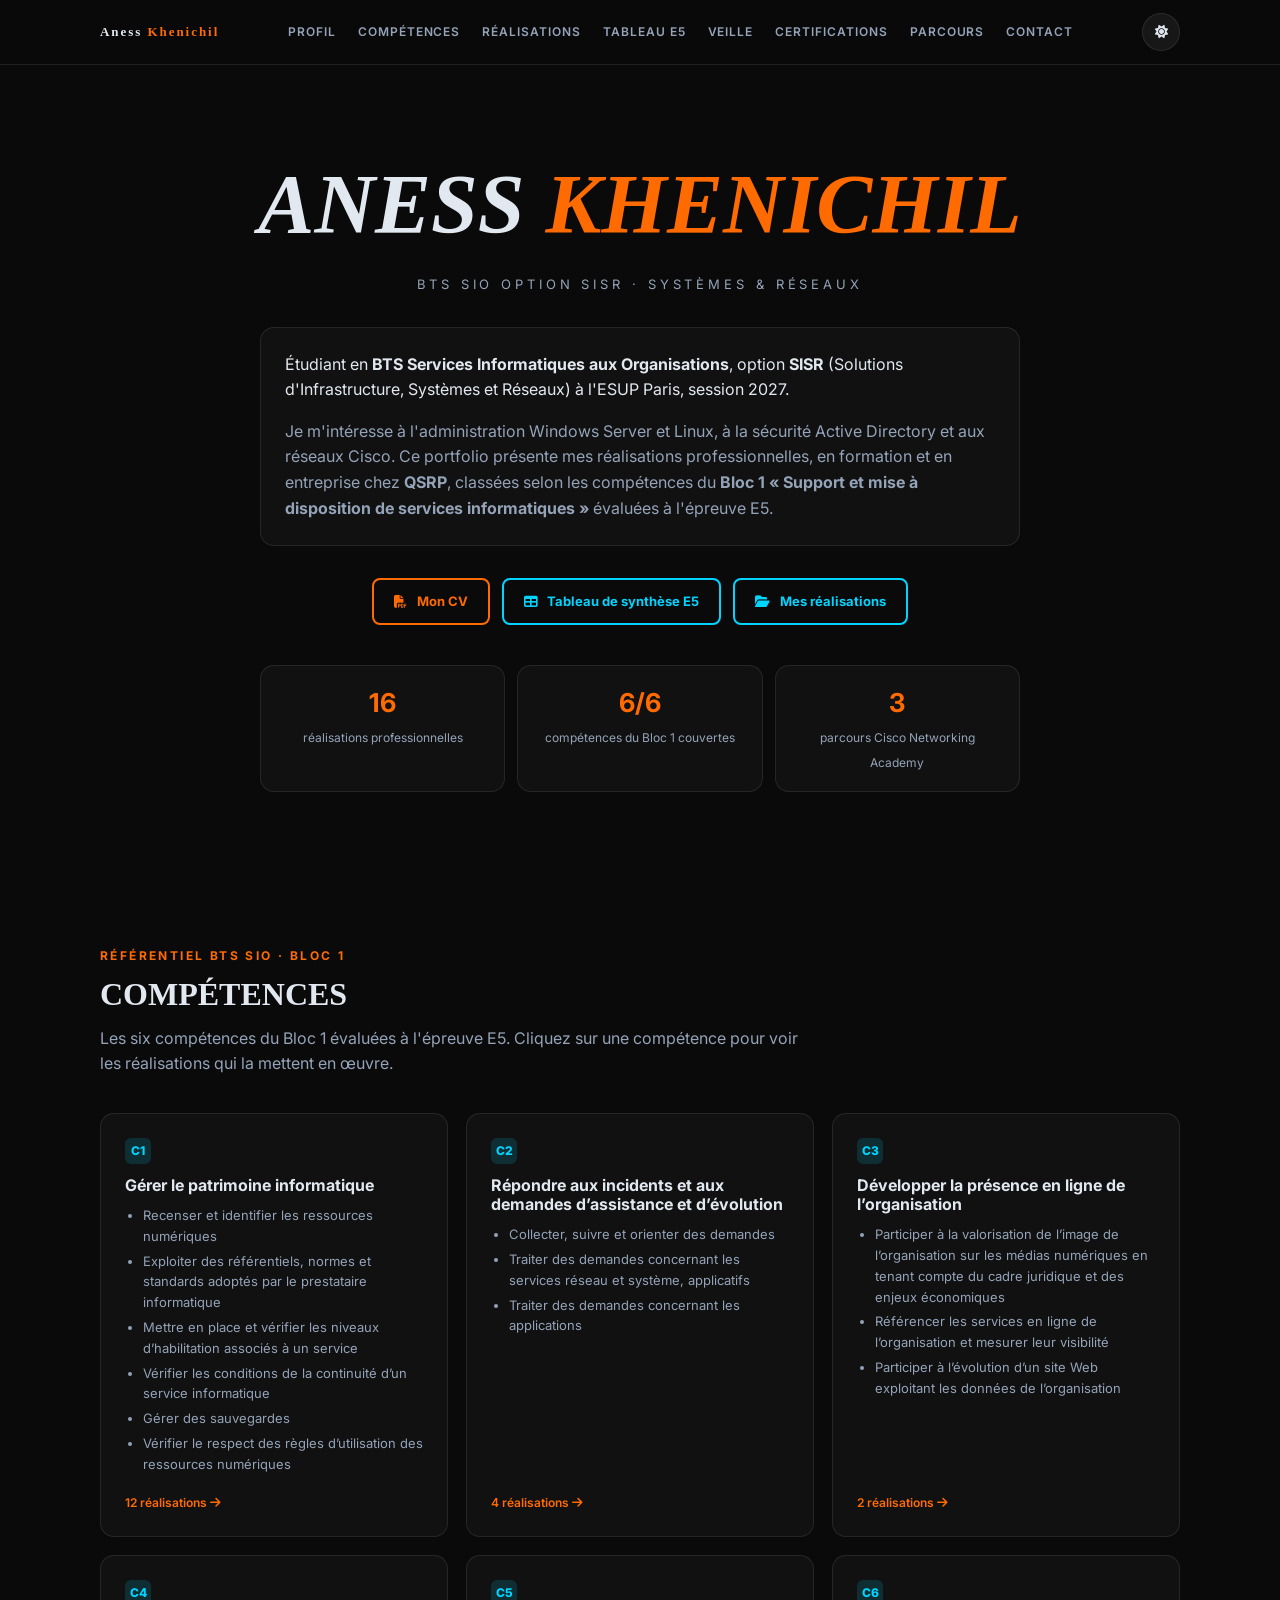
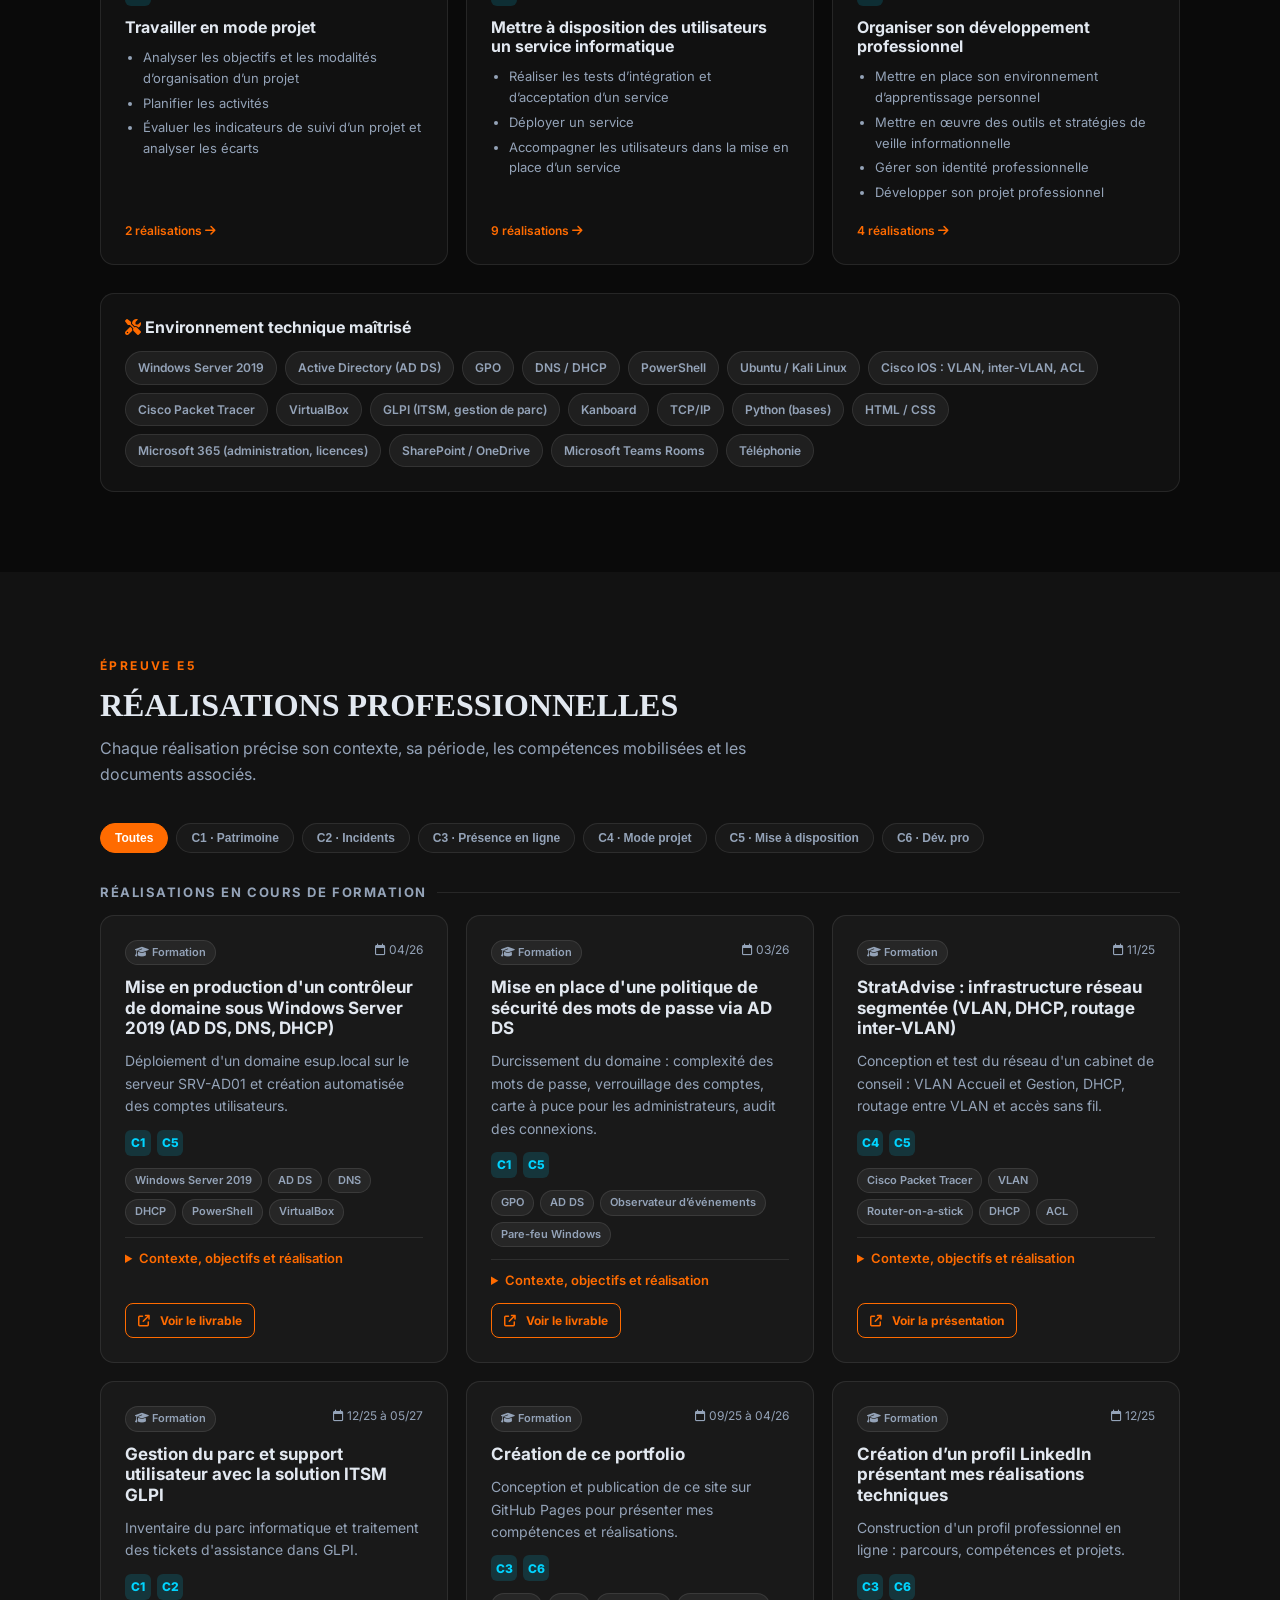
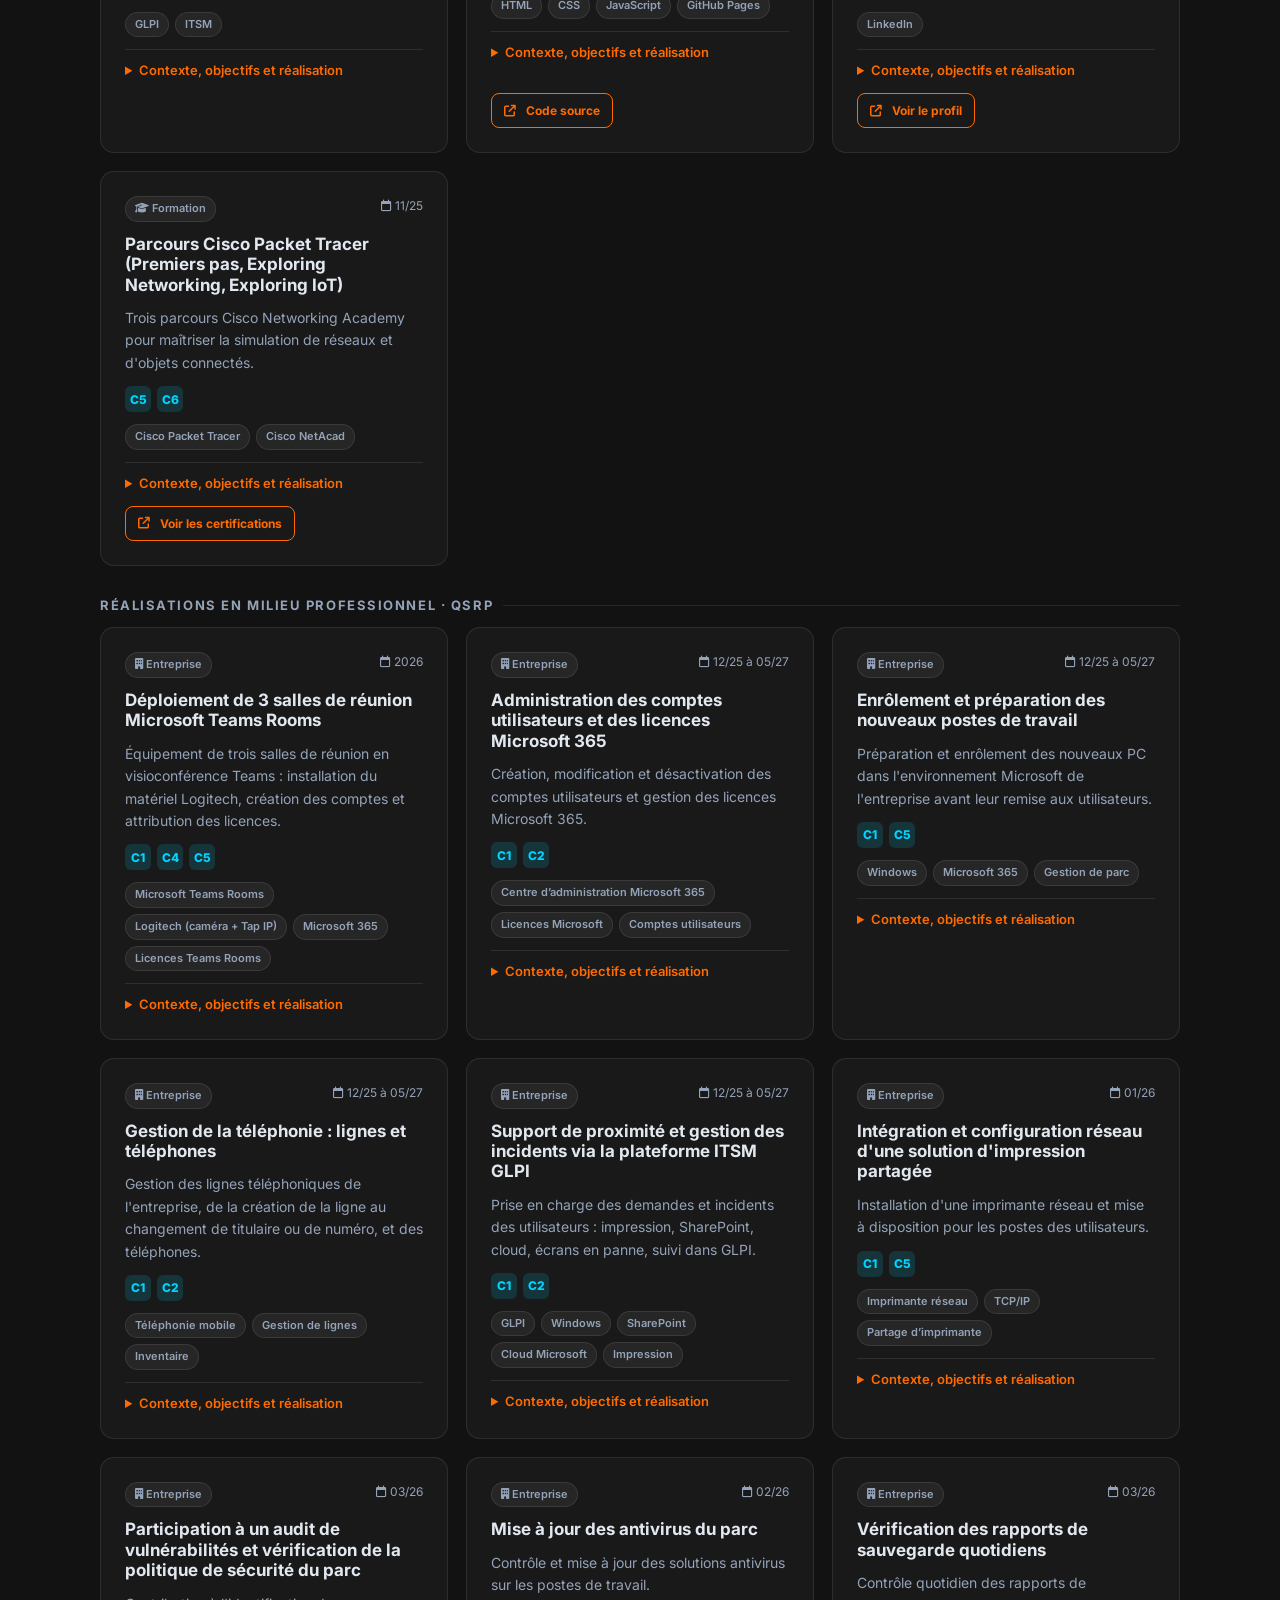
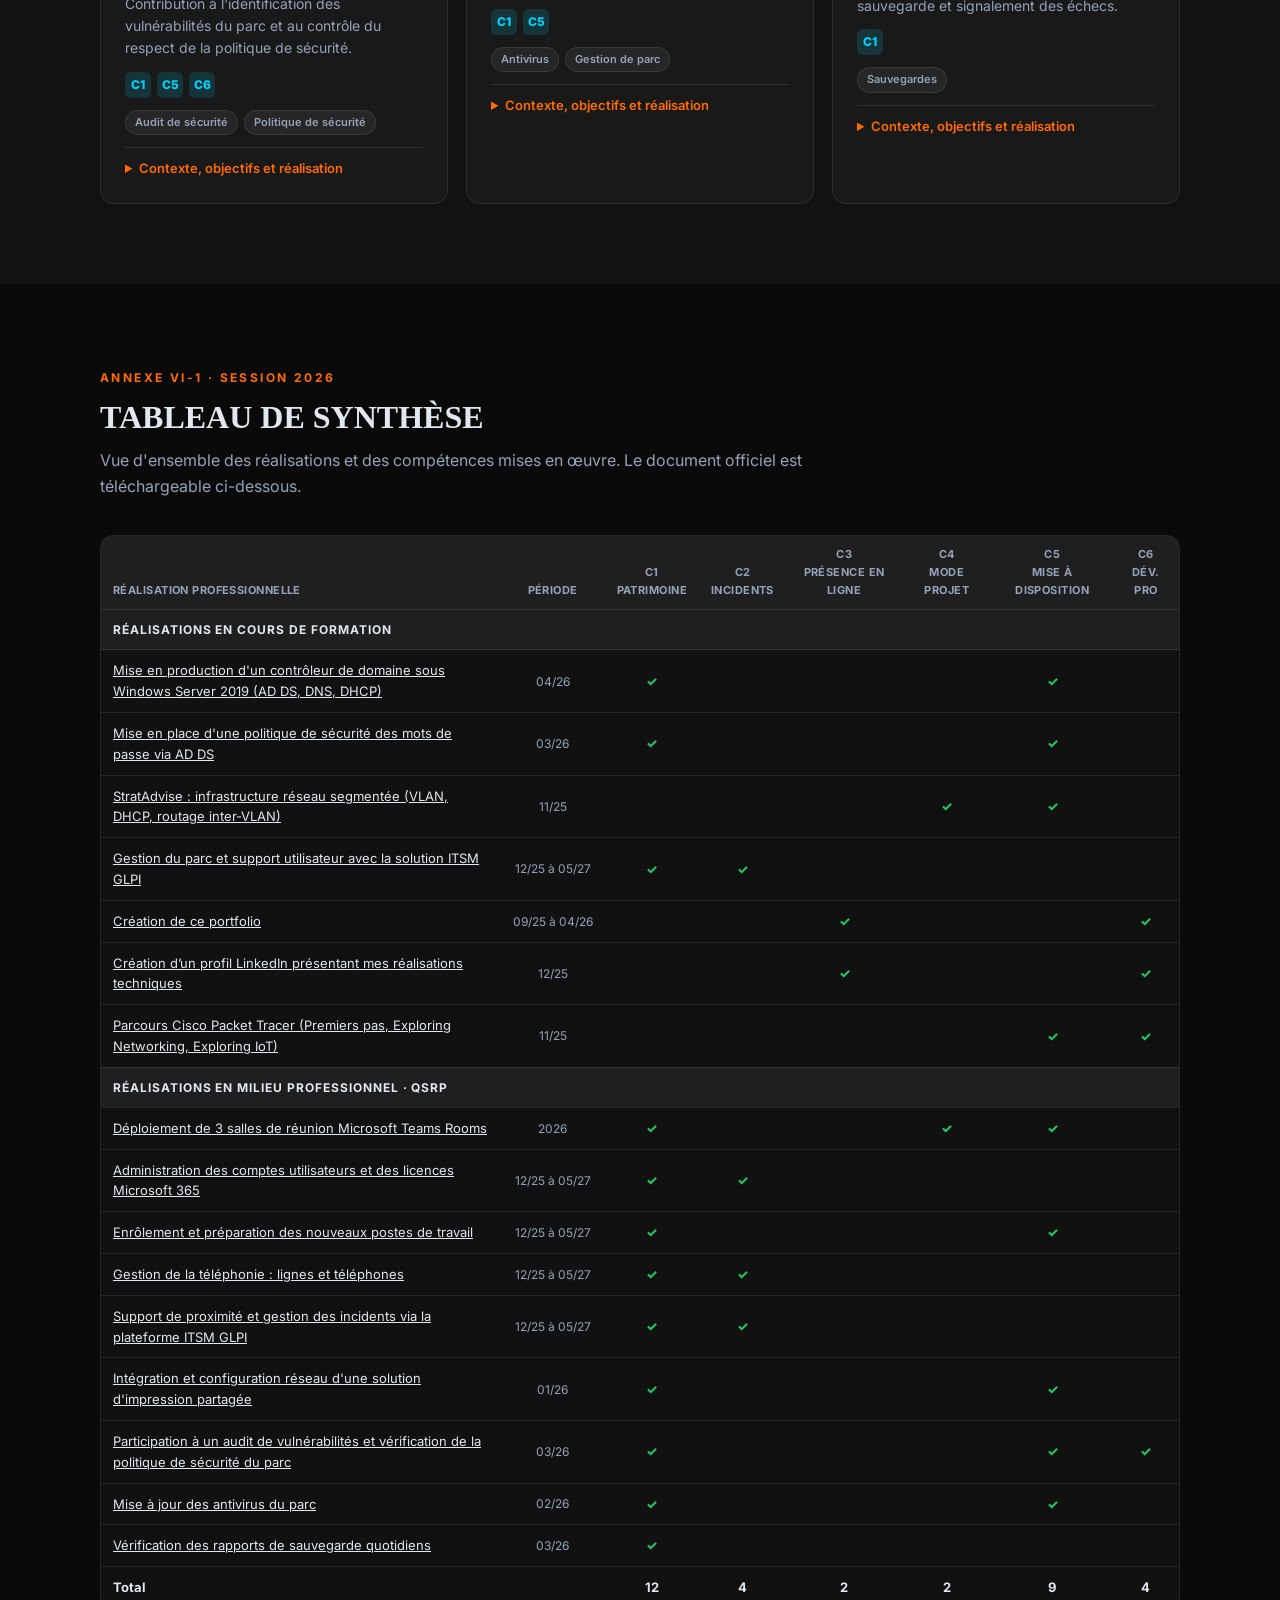
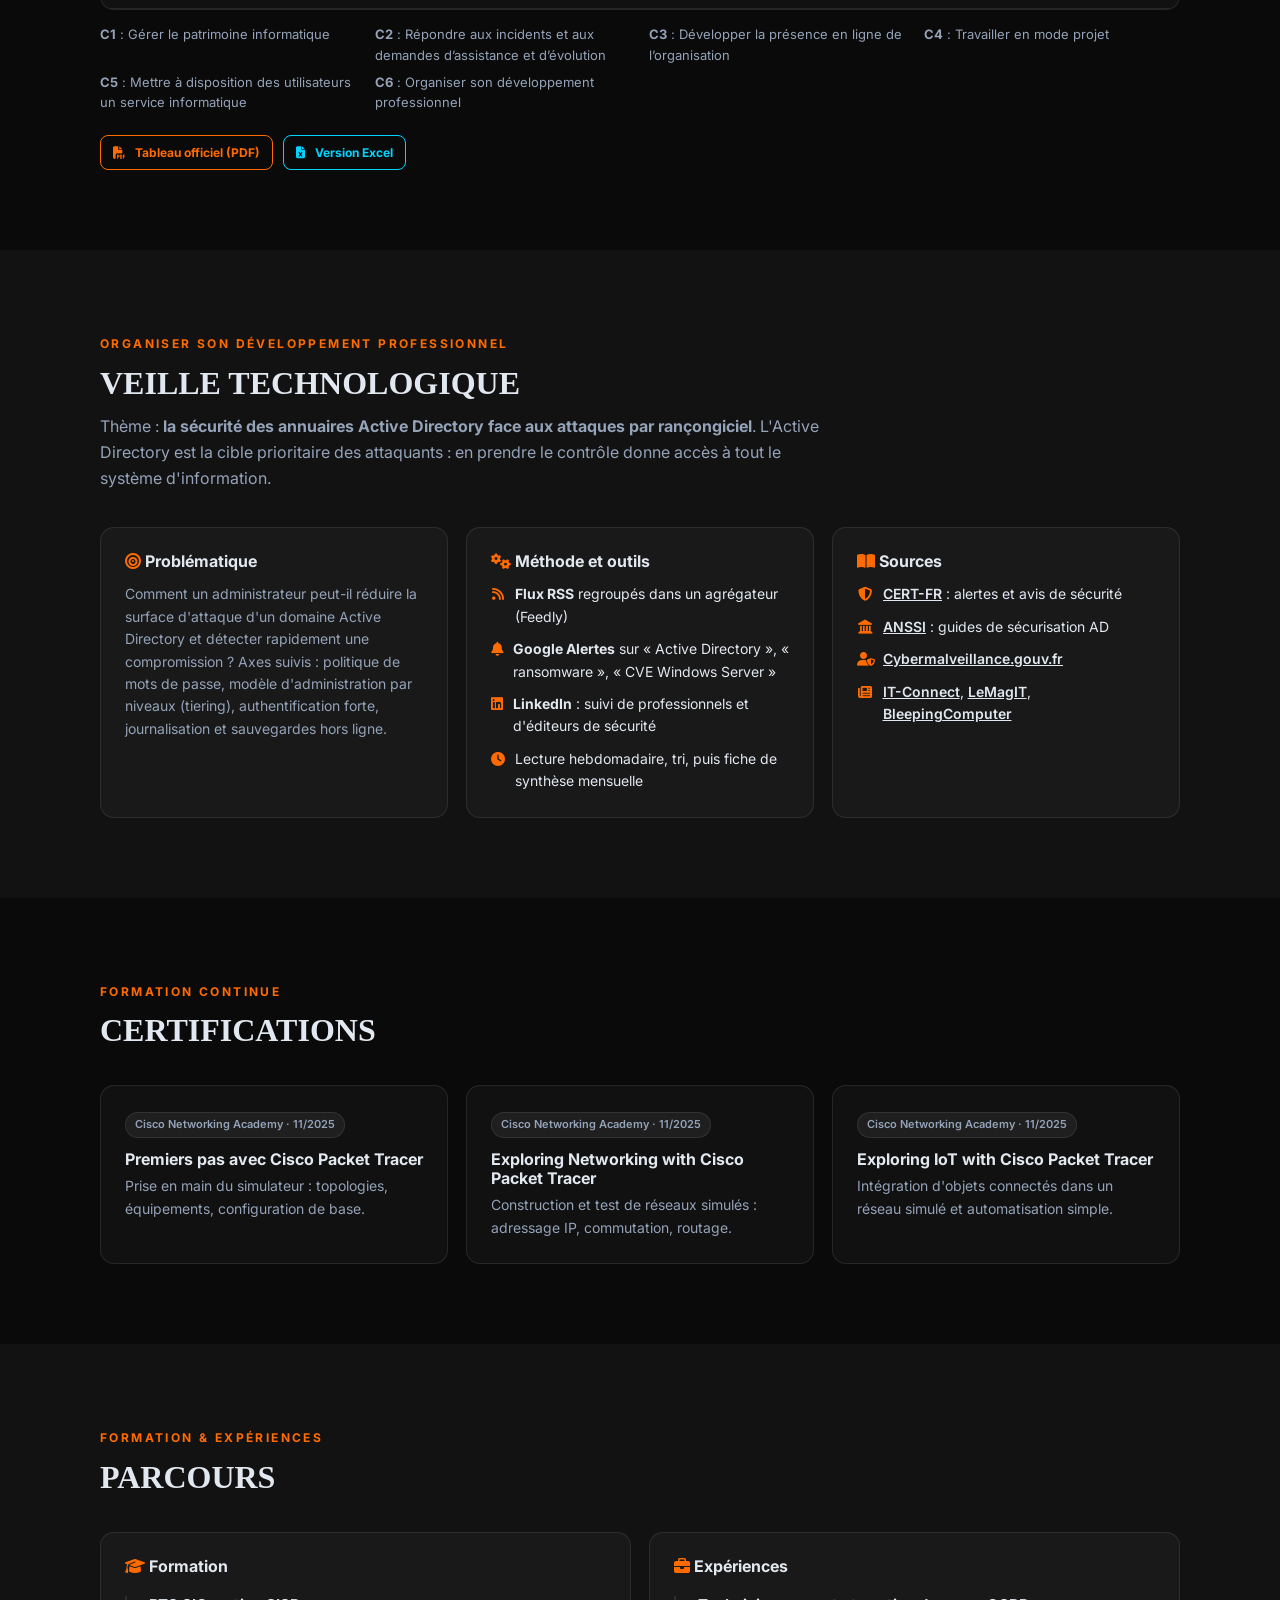
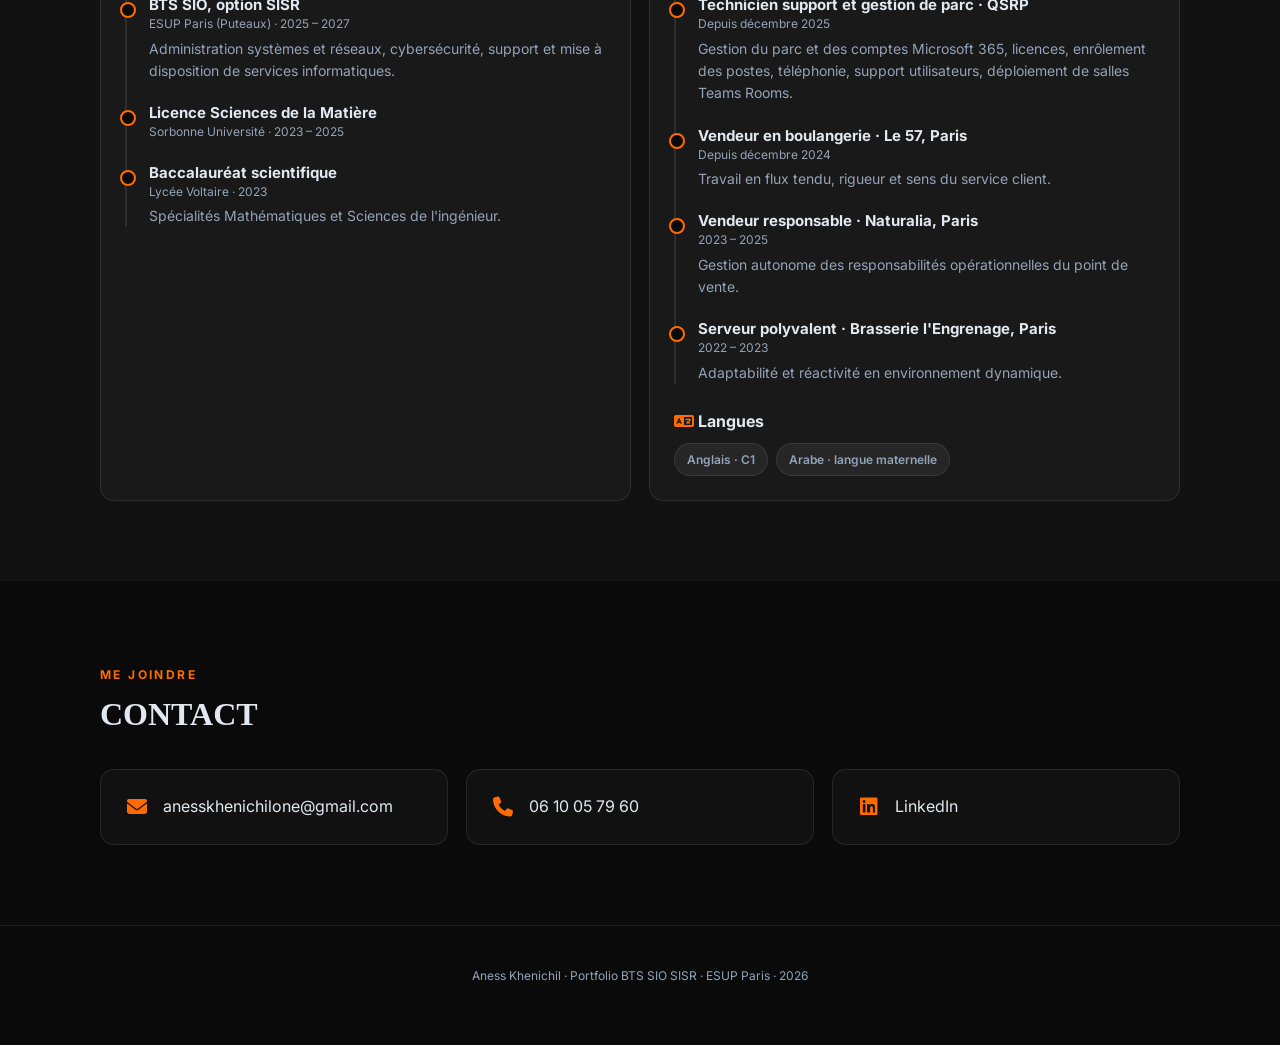
==== index.html @ 61203737 "Ajout des missions en entreprise chez QSRP - Déploiement de 3 salles Microsoft Teams Rooms (Logitech" ====
<!DOCTYPE html>
<html lang="fr" data-theme="dark">
<head>
    <meta charset="UTF-8">
    <meta name="viewport" content="width=device-width, initial-scale=1.0">
    <title>Portfolio BTS SIO SISR | Aness Khenichil</title>
    <meta name="description" content="Portfolio BTS SIO option SISR d'Aness Khenichil : compétences du Bloc 1, réalisations professionnelles, tableau de synthèse E5, veille technologique.">
    <link rel="preconnect" href="https://fonts.googleapis.com">
    <link rel="preconnect" href="https://fonts.gstatic.com" crossorigin>
    <link href="https://fonts.googleapis.com/css2?family=Syncopate:wght@400;700&family=Inter:wght@300;400;500;600;700&display=swap" rel="stylesheet">
    <link rel="stylesheet" href="https://cdnjs.cloudflare.com/ajax/libs/font-awesome/6.4.0/css/all.min.css">
    <style>
        :root {
            --accent: #ff6b00;
            --accent-2: #00d4ff;
            --bg: #0a0a0a;
            --surface: rgba(255, 255, 255, 0.03);
            --surface-2: rgba(255, 255, 255, 0.06);
            --border: rgba(255, 255, 255, 0.09);
            --text: #e2e8f0;
            --muted: #94a3b8;
            --nav-bg: rgba(10, 10, 10, 0.88);
            --ok: #22c55e;
        }
        [data-theme="light"] {
            --accent: #d9480f;
            --accent-2: #0369a1;
            --bg: #f8fafc;
            --surface: #ffffff;
            --surface-2: #f1f5f9;
            --border: rgba(15, 23, 42, 0.12);
            --text: #0f172a;
            --muted: #475569;
            --nav-bg: rgba(248, 250, 252, 0.92);
            --ok: #15803d;
        }

        * { box-sizing: border-box; }
        html { scroll-behavior: smooth; scroll-padding-top: 80px; }
        body {
            margin: 0;
            font-family: 'Inter', system-ui, sans-serif;
            background: var(--bg);
            color: var(--text);
            line-height: 1.6;
            transition: background .3s, color .3s;
        }
        a { color: inherit; }
        h1, h2, h3, h4 { margin: 0; line-height: 1.2; }
        .display { font-family: 'Syncopate', sans-serif; text-transform: uppercase; }
        .wrap { max-width: 1120px; margin: 0 auto; padding: 0 20px; }
        .muted { color: var(--muted); }
        .accent { color: var(--accent); }

        /* Navigation */
        .nav {
            position: sticky; top: 0; z-index: 50;
            background: var(--nav-bg); backdrop-filter: blur(10px);
            border-bottom: 1px solid var(--border);
        }
        .nav .wrap { display: flex; align-items: center; justify-content: space-between; height: 64px; gap: 16px; }
        .brand { font-family: 'Syncopate'; font-weight: 700; font-size: 13px; letter-spacing: .15em; text-decoration: none; white-space: nowrap; }
        .nav-links { display: flex; gap: 22px; font-size: 12px; font-weight: 600; text-transform: uppercase; letter-spacing: .08em; }
        .nav-links a { text-decoration: none; color: var(--muted); transition: color .2s; }
        .nav-links a:hover { color: var(--accent); }
        .icon-btn {
            background: var(--surface-2); color: var(--text); border: 1px solid var(--border);
            width: 38px; height: 38px; border-radius: 50%; cursor: pointer;
            display: inline-flex; align-items: center; justify-content: center; flex-shrink: 0;
        }
        .icon-btn:hover { border-color: var(--accent); color: var(--accent); }
        .menu-btn { display: none; }
        @media (max-width: 900px) {
            .menu-btn { display: inline-flex; }
            .nav-links {
                display: none; position: absolute; top: 64px; left: 0; right: 0;
                flex-direction: column; gap: 0; background: var(--bg); border-bottom: 1px solid var(--border);
            }
            .nav-links.open { display: flex; }
            .nav-links a { padding: 14px 20px; border-top: 1px solid var(--border); }
        }

        /* Sections */
        section { padding: 80px 0; }
        .section-head { margin-bottom: 36px; }
        .kicker { font-size: 12px; font-weight: 700; letter-spacing: .2em; text-transform: uppercase; color: var(--accent); }
        .section-head h2 { font-family: 'Syncopate'; font-size: clamp(22px, 4vw, 32px); text-transform: uppercase; margin-top: 8px; }
        .section-head p { max-width: 720px; margin: 12px 0 0; color: var(--muted); }

        .card {
            background: var(--surface); border: 1px solid var(--border); border-radius: 14px;
            padding: 24px; transition: border-color .25s, transform .25s;
        }
        .card:hover { border-color: color-mix(in srgb, var(--accent) 60%, transparent); }
        .grid { display: grid; gap: 18px; }
        .g2 { grid-template-columns: repeat(auto-fit, minmax(300px, 1fr)); }
        .g3 { grid-template-columns: repeat(auto-fit, minmax(280px, 1fr)); }

        .btn {
            display: inline-flex; align-items: center; gap: 10px; text-decoration: none;
            border: 2px solid var(--accent); color: var(--accent); background: transparent;
            padding: 11px 20px; border-radius: 8px; font-size: 13px; font-weight: 700;
            cursor: pointer; transition: all .2s;
        }
        .btn:hover { background: var(--accent); color: #fff; }
        .btn.alt { border-color: var(--accent-2); color: var(--accent-2); }
        .btn.alt:hover { background: var(--accent-2); color: #000; }
        .btn.sm { padding: 7px 12px; font-size: 12px; border-width: 1px; }

        .tag {
            display: inline-block; font-size: 11px; font-weight: 600; padding: 3px 9px;
            border-radius: 999px; background: var(--surface-2); border: 1px solid var(--border); color: var(--muted);
        }
        .comp-badge {
            display: inline-flex; align-items: center; justify-content: center;
            width: 26px; height: 26px; border-radius: 6px; font-size: 12px; font-weight: 800;
            background: color-mix(in srgb, var(--accent-2) 15%, transparent); color: var(--accent-2);
        }

        /* Hero */
        .hero { padding: 90px 0 70px; text-align: center; }
        .hero h1 { font-family: 'Syncopate'; font-size: clamp(34px, 8vw, 84px); font-weight: 700; font-style: italic; text-transform: uppercase; }
        .hero .role { letter-spacing: .3em; text-transform: uppercase; font-size: 13px; color: var(--muted); margin: 18px 0 32px; }
        .hero .intro { max-width: 760px; margin: 0 auto 32px; text-align: left; }
        .hero .actions { display: flex; flex-wrap: wrap; justify-content: center; gap: 12px; }
        .facts { display: grid; grid-template-columns: repeat(auto-fit, minmax(160px, 1fr)); gap: 12px; max-width: 760px; margin: 40px auto 0; }
        .fact { padding: 16px; text-align: center; }
        .fact strong { display: block; font-size: 26px; color: var(--accent); }
        .fact span { font-size: 12px; color: var(--muted); }

        /* Compétences */
        .comp-card { cursor: pointer; text-align: left; font: inherit; color: inherit; width: 100%; display: flex; flex-direction: column; align-items: flex-start; }
        .comp-card .count { margin-top: auto !important; padding-top: 14px; }
        .comp-card h3 { font-size: 16px; margin: 12px 0 10px; }
        .comp-card ul { margin: 0; padding-left: 18px; font-size: 13px; color: var(--muted); }
        .comp-card li { margin-bottom: 4px; }
        .comp-card .count { margin-top: 14px; font-size: 12px; font-weight: 600; color: var(--accent); }
        .comp-card.active { border-color: var(--accent); box-shadow: 0 0 0 1px var(--accent); }

        .stack { display: flex; flex-wrap: wrap; gap: 8px; }
        .stack .tag { font-size: 12px; padding: 6px 12px; }

        /* Réalisations */
        .filters { display: flex; flex-wrap: wrap; gap: 8px; margin-bottom: 24px; }
        .chip {
            border: 1px solid var(--border); background: var(--surface); color: var(--muted);
            padding: 7px 14px; border-radius: 999px; font-size: 12px; font-weight: 600; cursor: pointer;
        }
        .chip.active { background: var(--accent); border-color: var(--accent); color: #fff; }
        .group-title { font-size: 13px; font-weight: 700; text-transform: uppercase; letter-spacing: .12em; color: var(--muted); margin: 32px 0 14px; display: flex; align-items: center; gap: 10px; }
        .group-title::after { content: ""; flex: 1; height: 1px; background: var(--border); }
        .real { display: flex; flex-direction: column; gap: 12px; }
        .real-top { display: flex; justify-content: space-between; gap: 10px; flex-wrap: wrap; font-size: 12px; }
        .real h3 { font-size: 17px; }
        .real p { margin: 0; font-size: 14px; color: var(--muted); }
        .real .comps { display: flex; gap: 6px; flex-wrap: wrap; }
        .real .techs { display: flex; gap: 6px; flex-wrap: wrap; }
        .real details { font-size: 14px; border-top: 1px solid var(--border); padding-top: 10px; }
        .real summary { cursor: pointer; font-weight: 600; font-size: 13px; color: var(--accent); }
        .real details dl { margin: 10px 0 0; }
        .real details dt { font-weight: 700; font-size: 12px; text-transform: uppercase; letter-spacing: .06em; margin-top: 10px; }
        .real details dd { margin: 2px 0 0; color: var(--muted); }
        .real .links { display: flex; gap: 8px; flex-wrap: wrap; margin-top: auto; }
        .hidden { display: none !important; }

        /* Tableau de synthèse */
        .table-wrap { overflow-x: auto; border: 1px solid var(--border); border-radius: 14px; background: var(--surface); }
        table { width: 100%; border-collapse: collapse; font-size: 13px; min-width: 760px; }
        th, td { padding: 10px 12px; border-bottom: 1px solid var(--border); text-align: center; }
        th:first-child, td:first-child { text-align: left; }
        thead th { font-size: 11px; text-transform: uppercase; letter-spacing: .04em; color: var(--muted); vertical-align: bottom; background: var(--surface-2); }
        tbody tr:hover { background: var(--surface-2); }
        td.period { white-space: nowrap; color: var(--muted); font-size: 12px; }
        .check { color: var(--ok); font-weight: 800; }
        tr.group-row td { background: var(--surface-2); font-weight: 700; font-size: 12px; text-transform: uppercase; letter-spacing: .08em; text-align: left; }
        tfoot td { font-weight: 700; }
        .legend { display: grid; grid-template-columns: repeat(auto-fit, minmax(240px, 1fr)); gap: 6px 18px; margin-top: 14px; font-size: 13px; color: var(--muted); }

        /* Veille */
        .source-list { list-style: none; padding: 0; margin: 0; display: grid; gap: 10px; }
        .source-list li { display: flex; gap: 10px; align-items: flex-start; font-size: 14px; }
        .source-list i { color: var(--accent); margin-top: 4px; width: 16px; text-align: center; }
        .source-list a { font-weight: 600; }

        /* Timeline */
        .timeline { border-left: 2px solid var(--border); padding-left: 22px; display: grid; gap: 22px; }
        .timeline .item { position: relative; }
        .timeline .item::before {
            content: ""; position: absolute; left: -29px; top: 6px; width: 12px; height: 12px;
            border-radius: 50%; background: var(--bg); border: 2px solid var(--accent);
        }
        .timeline h4 { font-size: 15px; }
        .timeline .date { font-size: 12px; color: var(--muted); }
        .timeline p { margin: 4px 0 0; font-size: 14px; color: var(--muted); }

        .contact-grid a { text-decoration: none; display: flex; align-items: center; gap: 14px; }
        .contact-grid i { font-size: 20px; color: var(--accent); width: 24px; text-align: center; }

        footer { text-align: center; padding: 40px 0 60px; font-size: 12px; color: var(--muted); border-top: 1px solid var(--border); }

        @media print {
            .nav, .filters, .icon-btn, .hero .actions { display: none !important; }
            body { background: #fff; color: #000; }
            section { padding: 24px 0; }
            .real details { display: block; }
        }
    </style>
</head>
<body>

<nav class="nav" aria-label="Navigation principale">
    <div class="wrap">
        <a href="#accueil" class="brand">Aness <span class="accent">Khenichil</span></a>
        <div class="nav-links" id="nav-links">
            <a href="#profil">Profil</a>
            <a href="#competences">Compétences</a>
            <a href="#realisations">Réalisations</a>
            <a href="#synthese">Tableau E5</a>
            <a href="#veille">Veille</a>
            <a href="#certifications">Certifications</a>
            <a href="#parcours">Parcours</a>
            <a href="#contact">Contact</a>
        </div>
        <div style="display:flex; gap:8px;">
            <button class="icon-btn" id="theme-btn" aria-label="Changer de thème"><i class="fas fa-sun"></i></button>
            <button class="icon-btn menu-btn" id="menu-btn" aria-label="Ouvrir le menu"><i class="fas fa-bars"></i></button>
        </div>
    </div>
</nav>

<main>
    <!-- ACCUEIL -->
    <header class="hero wrap" id="accueil">
        <h1>Aness <span class="accent">Khenichil</span></h1>
        <p class="role">BTS SIO option SISR · Systèmes & Réseaux</p>
        <div class="card intro" id="profil">
            <p style="margin-top:0">
                Étudiant en <strong>BTS Services Informatiques aux Organisations</strong>, option
                <strong>SISR</strong> (Solutions d'Infrastructure, Systèmes et Réseaux) à l'ESUP Paris, session 2027.
            </p>
            <p style="margin-bottom:0" class="muted">
                Je m'intéresse à l'administration Windows Server et Linux, à la sécurité Active Directory et aux réseaux Cisco.
                Ce portfolio présente mes réalisations professionnelles, en formation et en entreprise chez <strong>QSRP</strong>, classées selon
                les compétences du <strong>Bloc 1 « Support et mise à disposition de services informatiques »</strong>
                évaluées à l'épreuve E5.
            </p>
        </div>
        <div class="actions">
            <a href="CV%20ANESS%20KHENICHIL%20-%20SISR.pdf" target="_blank" rel="noopener" class="btn"><i class="fas fa-file-pdf"></i> Mon CV</a>
            <a href="#synthese" class="btn alt"><i class="fas fa-table"></i> Tableau de synthèse E5</a>
            <a href="#realisations" class="btn alt"><i class="fas fa-folder-open"></i> Mes réalisations</a>
        </div>
        <div class="facts">
            <div class="card fact"><strong id="fact-real">–</strong><span>réalisations professionnelles</span></div>
            <div class="card fact"><strong id="fact-comp">–</strong><span>compétences du Bloc 1 couvertes</span></div>
            <div class="card fact"><strong>3</strong><span>parcours Cisco Networking Academy</span></div>
        </div>
    </header>

    <!-- COMPETENCES -->
    <section id="competences">
        <div class="wrap">
            <div class="section-head">
                <span class="kicker">Référentiel BTS SIO · Bloc 1</span>
                <h2>Compétences</h2>
                <p>Les six compétences du Bloc 1 évaluées à l'épreuve E5. Cliquez sur une compétence pour voir les réalisations qui la mettent en œuvre.</p>
            </div>
            <div class="grid g3" id="comp-grid"></div>

            <div class="card" style="margin-top:28px">
                <h3 style="font-size:16px; margin-bottom:14px"><i class="fas fa-screwdriver-wrench accent"></i> Environnement technique maîtrisé</h3>
                <div class="stack">
                    <span class="tag">Windows Server 2019</span>
                    <span class="tag">Active Directory (AD DS)</span>
                    <span class="tag">GPO</span>
                    <span class="tag">DNS / DHCP</span>
                    <span class="tag">PowerShell</span>
                    <span class="tag">Ubuntu / Kali Linux</span>
                    <span class="tag">Cisco IOS : VLAN, inter-VLAN, ACL</span>
                    <span class="tag">Cisco Packet Tracer</span>
                    <span class="tag">VirtualBox</span>
                    <span class="tag">GLPI (ITSM, gestion de parc)</span>
                    <span class="tag">Kanboard</span>
                    <span class="tag">TCP/IP</span>
                    <span class="tag">Python (bases)</span>
                    <span class="tag">HTML / CSS</span>
                    <span class="tag">Microsoft 365 (administration, licences)</span>
                    <span class="tag">SharePoint / OneDrive</span>
                    <span class="tag">Microsoft Teams Rooms</span>
                    <span class="tag">Téléphonie</span>
                </div>
            </div>
        </div>
    </section>

    <!-- REALISATIONS -->
    <section id="realisations" style="background: var(--surface);">
        <div class="wrap">
            <div class="section-head">
                <span class="kicker">Épreuve E5</span>
                <h2>Réalisations professionnelles</h2>
                <p>Chaque réalisation précise son contexte, sa période, les compétences mobilisées et les documents associés.</p>
            </div>
            <div class="filters" id="filters"></div>
            <div id="real-list"></div>
        </div>
    </section>

    <!-- TABLEAU DE SYNTHESE -->
    <section id="synthese">
        <div class="wrap">
            <div class="section-head">
                <span class="kicker">Annexe VI-1 · Session 2026</span>
                <h2>Tableau de synthèse</h2>
                <p>Vue d'ensemble des réalisations et des compétences mises en œuvre. Le document officiel est téléchargeable ci-dessous.</p>
            </div>
            <div class="table-wrap">
                <table id="synth-table" aria-label="Tableau de synthèse des réalisations professionnelles"></table>
            </div>
            <div class="legend" id="legend"></div>
            <div style="display:flex; flex-wrap:wrap; gap:10px; margin-top:22px">
                <a class="btn sm" target="_blank" rel="noopener" href="8%20-%20EPREUVE%20ORALE%20E5%20-%20MODELE%20DE%20TABLEAU%20DE%20SYNTHESE%20ANNEXE%20VI-1%20-%20BTS%20SIO%202026%20-%20Tableau%20de%20synth%C3%A8se%20%C3%89preuve%20E5.pdf"><i class="fas fa-file-pdf"></i> Tableau officiel (PDF)</a>
                <a class="btn sm alt" href="8%20-%20EPREUVE%20ORALE%20E5%20-%20MODELE%20DE%20TABLEAU%20DE%20SYNTHESE%20ANNEXE%20VI-1%20-%20BTS%20SIO%202026%20(2).xlsx"><i class="fas fa-file-excel"></i> Version Excel</a>
            </div>
        </div>
    </section>

    <!-- VEILLE -->
    <section id="veille" style="background: var(--surface);">
        <div class="wrap">
            <div class="section-head">
                <span class="kicker">Organiser son développement professionnel</span>
                <h2>Veille technologique</h2>
                <p>Thème : <strong>la sécurité des annuaires Active Directory face aux attaques par rançongiciel</strong>.
                   L'Active Directory est la cible prioritaire des attaquants : en prendre le contrôle donne accès à tout le système d'information.</p>
            </div>
            <div class="grid g3">
                <div class="card">
                    <h3 style="font-size:16px; margin-bottom:12px"><i class="fas fa-bullseye accent"></i> Problématique</h3>
                    <p class="muted" style="margin:0; font-size:14px">
                        Comment un administrateur peut-il réduire la surface d'attaque d'un domaine Active Directory
                        et détecter rapidement une compromission ? Axes suivis : politique de mots de passe,
                        modèle d'administration par niveaux (tiering), authentification forte, journalisation et
                        sauvegardes hors ligne.
                    </p>
                </div>
                <div class="card">
                    <h3 style="font-size:16px; margin-bottom:12px"><i class="fas fa-gears accent"></i> Méthode et outils</h3>
                    <ul class="source-list">
                        <li><i class="fas fa-rss"></i><span><strong>Flux RSS</strong> regroupés dans un agrégateur (Feedly)</span></li>
                        <li><i class="fas fa-bell"></i><span><strong>Google Alertes</strong> sur « Active Directory », « ransomware », « CVE Windows Server »</span></li>
                        <li><i class="fab fa-linkedin"></i><span><strong>LinkedIn</strong> : suivi de professionnels et d'éditeurs de sécurité</span></li>
                        <li><i class="fas fa-clock"></i><span>Lecture hebdomadaire, tri, puis fiche de synthèse mensuelle</span></li>
                    </ul>
                </div>
                <div class="card">
                    <h3 style="font-size:16px; margin-bottom:12px"><i class="fas fa-book-open accent"></i> Sources</h3>
                    <ul class="source-list">
                        <li><i class="fas fa-shield-halved"></i><span><a href="https://www.cert.ssi.gouv.fr/" target="_blank" rel="noopener">CERT-FR</a> : alertes et avis de sécurité</span></li>
                        <li><i class="fas fa-landmark"></i><span><a href="https://cyber.gouv.fr/" target="_blank" rel="noopener">ANSSI</a> : guides de sécurisation AD</span></li>
                        <li><i class="fas fa-user-shield"></i><span><a href="https://www.cybermalveillance.gouv.fr/" target="_blank" rel="noopener">Cybermalveillance.gouv.fr</a></span></li>
                        <li><i class="fas fa-newspaper"></i><span><a href="https://www.it-connect.fr/" target="_blank" rel="noopener">IT-Connect</a>, <a href="https://www.lemagit.fr/" target="_blank" rel="noopener">LeMagIT</a>, <a href="https://www.bleepingcomputer.com/" target="_blank" rel="noopener">BleepingComputer</a></span></li>
                    </ul>
                </div>
            </div>
            <!--
                Ajouter ici les fiches de veille (3 à 5 minimum), sur ce modèle :
                <div class="card">
                    <span class="tag">MM/AAAA · Source</span>
                    <h3>Titre de l'article</h3>
                    <p>Résumé en 3 lignes + ce que j'en retiens pour mon métier.</p>
                    <a href="URL" target="_blank">Lire l'article</a>
                </div>
            -->
        </div>
    </section>

    <!-- CERTIFICATIONS -->
    <section id="certifications">
        <div class="wrap">
            <div class="section-head">
                <span class="kicker">Formation continue</span>
                <h2>Certifications</h2>
            </div>
            <div class="grid g3">
                <div class="card">
                    <span class="tag">Cisco Networking Academy · 11/2025</span>
                    <h3 style="font-size:16px; margin:12px 0 6px">Premiers pas avec Cisco Packet Tracer</h3>
                    <p class="muted" style="margin:0; font-size:14px">Prise en main du simulateur : topologies, équipements, configuration de base.</p>
                </div>
                <div class="card">
                    <span class="tag">Cisco Networking Academy · 11/2025</span>
                    <h3 style="font-size:16px; margin:12px 0 6px">Exploring Networking with Cisco Packet Tracer</h3>
                    <p class="muted" style="margin:0; font-size:14px">Construction et test de réseaux simulés : adressage IP, commutation, routage.</p>
                </div>
                <div class="card">
                    <span class="tag">Cisco Networking Academy · 11/2025</span>
                    <h3 style="font-size:16px; margin:12px 0 6px">Exploring IoT with Cisco Packet Tracer</h3>
                    <p class="muted" style="margin:0; font-size:14px">Intégration d'objets connectés dans un réseau simulé et automatisation simple.</p>
                </div>
            </div>
        </div>
    </section>

    <!-- PARCOURS -->
    <section id="parcours" style="background: var(--surface);">
        <div class="wrap">
            <div class="section-head">
                <span class="kicker">Formation & expériences</span>
                <h2>Parcours</h2>
            </div>
            <div class="grid g2">
                <div class="card">
                    <h3 style="font-size:16px; margin-bottom:20px"><i class="fas fa-graduation-cap accent"></i> Formation</h3>
                    <div class="timeline">
                        <div class="item">
                            <h4>BTS SIO, option SISR</h4>
                            <div class="date">ESUP Paris (Puteaux) · 2025 – 2027</div>
                            <p>Administration systèmes et réseaux, cybersécurité, support et mise à disposition de services informatiques.</p>
                        </div>
                        <div class="item">
                            <h4>Licence Sciences de la Matière</h4>
                            <div class="date">Sorbonne Université · 2023 – 2025</div>
                        </div>
                        <div class="item">
                            <h4>Baccalauréat scientifique</h4>
                            <div class="date">Lycée Voltaire · 2023</div>
                            <p>Spécialités Mathématiques et Sciences de l'ingénieur.</p>
                        </div>
                    </div>
                </div>
                <div class="card">
                    <h3 style="font-size:16px; margin-bottom:20px"><i class="fas fa-briefcase accent"></i> Expériences</h3>
                    <div class="timeline">
                        <div class="item">
                            <h4>Technicien support et gestion de parc · QSRP</h4>
                            <div class="date">Depuis décembre 2025</div>
                            <p>Gestion du parc et des comptes Microsoft 365, licences, enrôlement des postes, téléphonie, support utilisateurs, déploiement de salles Teams Rooms.</p>
                        </div>
                        <div class="item">
                            <h4>Vendeur en boulangerie · Le 57, Paris</h4>
                            <div class="date">Depuis décembre 2024</div>
                            <p>Travail en flux tendu, rigueur et sens du service client.</p>
                        </div>
                        <div class="item">
                            <h4>Vendeur responsable · Naturalia, Paris</h4>
                            <div class="date">2023 – 2025</div>
                            <p>Gestion autonome des responsabilités opérationnelles du point de vente.</p>
                        </div>
                        <div class="item">
                            <h4>Serveur polyvalent · Brasserie l'Engrenage, Paris</h4>
                            <div class="date">2022 – 2023</div>
                            <p>Adaptabilité et réactivité en environnement dynamique.</p>
                        </div>
                    </div>
                    <h3 style="font-size:16px; margin:28px 0 12px"><i class="fas fa-language accent"></i> Langues</h3>
                    <div class="stack">
                        <span class="tag">Anglais · C1</span>
                        <span class="tag">Arabe · langue maternelle</span>
                    </div>
                </div>
            </div>
        </div>
    </section>

    <!-- CONTACT -->
    <section id="contact">
        <div class="wrap">
            <div class="section-head">
                <span class="kicker">Me joindre</span>
                <h2>Contact</h2>
            </div>
            <div class="grid g3 contact-grid">
                <a class="card" href="mailto:anesskhenichilone@gmail.com"><i class="fas fa-envelope"></i><span>anesskhenichilone@gmail.com</span></a>
                <a class="card" href="tel:+33610057960"><i class="fas fa-phone"></i><span>06 10 05 79 60</span></a>
                <a class="card" href="https://www.linkedin.com/in/aness-khenichil-630a10224" target="_blank" rel="noopener"><i class="fab fa-linkedin"></i><span>LinkedIn</span></a>
            </div>
        </div>
    </section>
</main>

<footer>
    Aness Khenichil · Portfolio BTS SIO SISR · ESUP Paris · 2026
</footer>

<script>
    // Les 6 compétences du Bloc 1 (référentiel BTS SIO)
    const COMPETENCES = [
        { id: 'C1', short: 'Patrimoine', title: 'Gérer le patrimoine informatique', items: [
            'Recenser et identifier les ressources numériques',
            'Exploiter des référentiels, normes et standards adoptés par le prestataire informatique',
            'Mettre en place et vérifier les niveaux d’habilitation associés à un service',
            'Vérifier les conditions de la continuité d’un service informatique',
            'Gérer des sauvegardes',
            'Vérifier le respect des règles d’utilisation des ressources numériques'
        ]},
        { id: 'C2', short: 'Incidents', title: 'Répondre aux incidents et aux demandes d’assistance et d’évolution', items: [
            'Collecter, suivre et orienter des demandes',
            'Traiter des demandes concernant les services réseau et système, applicatifs',
            'Traiter des demandes concernant les applications'
        ]},
        { id: 'C3', short: 'Présence en ligne', title: 'Développer la présence en ligne de l’organisation', items: [
            'Participer à la valorisation de l’image de l’organisation sur les médias numériques en tenant compte du cadre juridique et des enjeux économiques',
            'Référencer les services en ligne de l’organisation et mesurer leur visibilité',
            'Participer à l’évolution d’un site Web exploitant les données de l’organisation'
        ]},
        { id: 'C4', short: 'Mode projet', title: 'Travailler en mode projet', items: [
            'Analyser les objectifs et les modalités d’organisation d’un projet',
            'Planifier les activités',
            'Évaluer les indicateurs de suivi d’un projet et analyser les écarts'
        ]},
        { id: 'C5', short: 'Mise à disposition', title: 'Mettre à disposition des utilisateurs un service informatique', items: [
            'Réaliser les tests d’intégration et d’acceptation d’un service',
            'Déployer un service',
            'Accompagner les utilisateurs dans la mise en place d’un service'
        ]},
        { id: 'C6', short: 'Dév. pro', title: 'Organiser son développement professionnel', items: [
            'Mettre en place son environnement d’apprentissage personnel',
            'Mettre en œuvre des outils et stratégies de veille informationnelle',
            'Gérer son identité professionnelle',
            'Développer son projet professionnel'
        ]}
    ];

    // Réalisations professionnelles (reprises du tableau de synthèse)
    const REALISATIONS = [
        // ---- En formation ----
        {
            group: 'formation', title: "Mise en production d'un contrôleur de domaine sous Windows Server 2019 (AD DS, DNS, DHCP)",
            period: '04/26', comps: ['C1', 'C5'],
            techs: ['Windows Server 2019', 'AD DS', 'DNS', 'DHCP', 'PowerShell', 'VirtualBox'],
            summary: "Déploiement d'un domaine esup.local sur le serveur SRV-AD01 et création automatisée des comptes utilisateurs.",
            context: "Projet du Bloc 1 en formation : mettre en place l'annuaire centralisé d'une ESN fictive.",
            goals: "Installer et configurer les rôles AD DS, DNS et DHCP ; structurer l'annuaire en unités d'organisation ; provisionner les comptes.",
            done: "Adressage IP statique (192.168.1.10), promotion du contrôleur de domaine esup.local, création de l'OU ESUP_Entreprise et import des utilisateurs depuis un fichier CSV avec PowerShell, création des groupes de sécurité.",
            links: [{ label: 'Voir le livrable', href: 'adlivrable.html' }]
        },
        {
            group: 'formation', title: "Mise en place d'une politique de sécurité des mots de passe via AD DS",
            period: '03/26', comps: ['C1', 'C5'],
            techs: ['GPO', 'AD DS', 'Observateur d’événements', 'Pare-feu Windows'],
            summary: "Durcissement du domaine : complexité des mots de passe, verrouillage des comptes, carte à puce pour les administrateurs, audit des connexions.",
            context: "Suite du projet Active Directory : sécuriser les comptes du domaine esup.local.",
            goals: "Protéger les comptes contre les attaques par force brute et tracer les tentatives de connexion.",
            done: "Stratégie de mot de passe complexe par GPO, verrouillage après 3 échecs, exigence de carte à puce pour les sessions administrateur, audit des succès et échecs de connexion, filtrage des flux par le pare-feu avancé.",
            links: [{ label: 'Voir le livrable', href: 'adlivrable.html#/3' }]
        },
        {
            group: 'formation', title: 'StratAdvise : infrastructure réseau segmentée (VLAN, DHCP, routage inter-VLAN)',
            period: '11/25', comps: ['C4', 'C5'],
            techs: ['Cisco Packet Tracer', 'VLAN', 'Router-on-a-stick', 'DHCP', 'ACL'],
            summary: "Conception et test du réseau d'un cabinet de conseil : VLAN Accueil et Gestion, DHCP, routage entre VLAN et accès sans fil.",
            context: "Projet de formation pour le cabinet fictif StratAdvise : séparer les flux des visiteurs et du personnel.",
            goals: "Segmenter le réseau, distribuer les adresses automatiquement et valider la communication entre les VLAN.",
            done: "Création des VLAN 10 (Accueil) et 20 (Gestion) sur le commutateur, pool DHCP pour le VLAN 10, sous-interfaces sur le routeur pour le routage inter-VLAN, tests de connectivité (ping intra et inter-VLAN) sur chaque poste.",
            links: [{ label: 'Voir la présentation', href: 'StratAdvise%20Infrastructure.html' }]
        },
        {
            group: 'formation', title: 'Gestion du parc et support utilisateur avec la solution ITSM GLPI',
            period: '12/25 à 05/27', comps: ['C1', 'C2'],
            techs: ['GLPI', 'ITSM'],
            summary: "Inventaire du parc informatique et traitement des tickets d'assistance dans GLPI.",
            context: "Mise en œuvre de GLPI en formation pour gérer le parc et les demandes des utilisateurs.",
            goals: "Recenser les ressources matérielles et logicielles, suivre les demandes de leur création à leur clôture.",
            done: "Inventaire des postes, création et suivi de tickets (incidents et demandes), catégorisation et priorisation.",
            links: []
        },
        {
            group: 'formation', title: 'Création de ce portfolio',
            period: '09/25 à 04/26', comps: ['C3', 'C6'],
            techs: ['HTML', 'CSS', 'JavaScript', 'GitHub Pages'],
            summary: "Conception et publication de ce site sur GitHub Pages pour présenter mes compétences et réalisations.",
            context: "Portfolio exigé pour l'épreuve E5 du BTS SIO.",
            goals: "Valoriser mon identité professionnelle en ligne et rendre mes réalisations accessibles au jury et aux recruteurs.",
            done: "Développement du site, hébergement sur GitHub Pages, gestion des versions avec Git, mise à jour régulière.",
            links: [{ label: 'Code source', href: 'https://github.com/mewx2head/mewx2head.github.io' }]
        },
        {
            group: 'formation', title: 'Création d’un profil LinkedIn présentant mes réalisations techniques',
            period: '12/25', comps: ['C3', 'C6'],
            techs: ['LinkedIn'],
            summary: "Construction d'un profil professionnel en ligne : parcours, compétences et projets.",
            context: "Travail sur l'identité professionnelle numérique en formation.",
            goals: "Être visible des recruteurs et suivre l'actualité du secteur.",
            done: "Rédaction du profil, mise en avant des projets, constitution d'un réseau et abonnement à des comptes de veille.",
            links: [{ label: 'Voir le profil', href: 'https://www.linkedin.com/in/aness-khenichil-630a10224' }]
        },
        {
            group: 'formation', title: 'Parcours Cisco Packet Tracer (Premiers pas, Exploring Networking, Exploring IoT)',
            period: '11/25', comps: ['C5', 'C6'],
            techs: ['Cisco Packet Tracer', 'Cisco NetAcad'],
            summary: "Trois parcours Cisco Networking Academy pour maîtriser la simulation de réseaux et d'objets connectés.",
            context: "Autoformation sur la plateforme Cisco Networking Academy.",
            goals: "Savoir construire, configurer et tester un réseau simulé.",
            done: "Réalisation des activités pratiques des trois parcours et obtention des attestations.",
            links: [{ label: 'Voir les certifications', href: '#certifications', internal: true }]
        },
        // ---- En milieu professionnel (QSRP) ----
        {
            group: 'entreprise', title: 'Déploiement de 3 salles de réunion Microsoft Teams Rooms',
            period: '2026', comps: ['C1', 'C4', 'C5'],
            techs: ['Microsoft Teams Rooms', 'Logitech (caméra + Tap IP)', 'Microsoft 365', 'Licences Teams Rooms'],
            summary: "Équipement de trois salles de réunion en visioconférence Teams : installation du matériel Logitech, création des comptes et attribution des licences.",
            context: "Chez QSRP : les salles de réunion devaient permettre de lancer une réunion Teams directement depuis la salle, sans ordinateur portable.",
            goals: "Rendre les 3 salles opérationnelles pour la visioconférence et simples à utiliser pour les collaborateurs.",
            done: "Installation et raccordement de la caméra Logitech et de l'écran tactile Logitech Tap IP dans chaque salle, création d'un compte de ressource Microsoft 365 par salle, attribution de la licence Microsoft Teams Rooms, tests d'appel et de partage d'écran avant mise en service.",
            links: []
        },
        {
            group: 'entreprise', title: 'Administration des comptes utilisateurs et des licences Microsoft 365',
            period: '12/25 à 05/27', comps: ['C1', 'C2'],
            techs: ['Centre d’administration Microsoft 365', 'Licences Microsoft', 'Comptes utilisateurs'],
            summary: "Création, modification et désactivation des comptes utilisateurs et gestion des licences Microsoft 365.",
            context: "Chez QSRP : gestion du cycle de vie des comptes (arrivées, départs, changements de poste).",
            goals: "Donner à chaque utilisateur les bons accès et les bonnes licences, sans licence inutilisée.",
            done: "Création des comptes pour les nouveaux arrivants, attribution et retrait des licences, gestion des droits, désactivation des comptes au départ des collaborateurs.",
            links: []
        },
        {
            group: 'entreprise', title: 'Enrôlement et préparation des nouveaux postes de travail',
            period: '12/25 à 05/27', comps: ['C1', 'C5'],
            techs: ['Windows', 'Microsoft 365', 'Gestion de parc'],
            summary: "Préparation et enrôlement des nouveaux PC dans l'environnement Microsoft de l'entreprise avant leur remise aux utilisateurs.",
            context: "Chez QSRP : arrivée de nouveaux collaborateurs et renouvellement du matériel.",
            goals: "Livrer des postes prêts à l'emploi, conformes et inventoriés.",
            done: "Enrôlement des postes, installation des applications, connexion du compte de l'utilisateur, vérification du bon fonctionnement, mise à jour de l'inventaire du parc.",
            links: []
        },
        {
            group: 'entreprise', title: 'Gestion de la téléphonie : lignes et téléphones',
            period: '12/25 à 05/27', comps: ['C1', 'C2'],
            techs: ['Téléphonie mobile', 'Gestion de lignes', 'Inventaire'],
            summary: "Gestion des lignes téléphoniques de l'entreprise, de la création de la ligne au changement de titulaire ou de numéro, et des téléphones.",
            context: "Chez QSRP : demandes liées aux arrivées, départs et changements de poste des collaborateurs.",
            goals: "Fournir à chaque collaborateur une ligne et un téléphone fonctionnels et tenir à jour le suivi des lignes.",
            done: "Création de lignes, changement de titulaire, changement de numéro, préparation et remise des téléphones, résolution des problèmes sur les appareils.",
            links: []
        },
        {
            group: 'entreprise', title: 'Support de proximité et gestion des incidents via la plateforme ITSM GLPI',
            period: '12/25 à 05/27', comps: ['C1', 'C2'],
            techs: ['GLPI', 'Windows', 'SharePoint', 'Cloud Microsoft', 'Impression'],
            summary: "Prise en charge des demandes et incidents des utilisateurs : impression, SharePoint, cloud, écrans en panne, suivi dans GLPI.",
            context: "Chez QSRP : support informatique des collaborateurs au quotidien.",
            goals: "Rétablir rapidement le service pour l'utilisateur et garder une trace de chaque intervention.",
            done: "Traitement des problèmes d'impression, des accès et partages SharePoint, des problèmes de stockage cloud et des écrans défectueux (diagnostic, remplacement), suivi et clôture des tickets.",
            links: []
        },
        {
            group: 'entreprise', title: "Intégration et configuration réseau d'une solution d'impression partagée",
            period: '01/26', comps: ['C1', 'C5'],
            techs: ['Imprimante réseau', 'TCP/IP', 'Partage d’imprimante'],
            summary: "Installation d'une imprimante réseau et mise à disposition pour les postes des utilisateurs.",
            context: "Chez QSRP : ajout ou remplacement d'un équipement d'impression partagé.",
            goals: "Rendre l'imprimante accessible à tous les postes concernés.",
            done: "Attribution d'une adresse IP, déploiement sur les postes, tests d'impression avec les utilisateurs, mise à jour de l'inventaire.",
            links: []
        },
        {
            group: 'entreprise', title: 'Participation à un audit de vulnérabilités et vérification de la politique de sécurité du parc',
            period: '03/26', comps: ['C1', 'C5', 'C6'],
            techs: ['Audit de sécurité', 'Politique de sécurité'],
            summary: "Contribution à l'identification des vulnérabilités du parc et au contrôle du respect de la politique de sécurité.",
            context: "Chez QSRP : audit de sécurité du parc informatique.",
            goals: "Repérer les failles et les écarts à la politique de sécurité, proposer des corrections.",
            done: "Vérification des postes et des comptes, relevé des écarts, participation aux recommandations.",
            links: []
        },
        {
            group: 'entreprise', title: 'Mise à jour des antivirus du parc',
            period: '02/26', comps: ['C1', 'C5'],
            techs: ['Antivirus', 'Gestion de parc'],
            summary: "Contrôle et mise à jour des solutions antivirus sur les postes de travail.",
            context: "Chez QSRP : maintien en condition de sécurité du parc.",
            goals: "Garantir que tous les postes disposent d'une protection à jour.",
            done: "Vérification de l'état des antivirus, déploiement des mises à jour, contrôle de la conformité des postes.",
            links: []
        },
        {
            group: 'entreprise', title: 'Vérification des rapports de sauvegarde quotidiens',
            period: '03/26', comps: ['C1'],
            techs: ['Sauvegardes'],
            summary: "Contrôle quotidien des rapports de sauvegarde et signalement des échecs.",
            context: "Chez QSRP : continuité de service et protection des données.",
            goals: "S'assurer que les sauvegardes sont réalisées et exploitables.",
            done: "Lecture des rapports, identification des tâches en échec, remontée et suivi des anomalies.",
            links: []
        }
    ];

    const GROUPS = { formation: 'Réalisations en cours de formation', entreprise: 'Réalisations en milieu professionnel · QSRP' };
    const byId = Object.fromEntries(COMPETENCES.map(c => [c.id, c]));
    const esc = s => String(s).replace(/[&<>"']/g, ch => ({ '&': '&amp;', '<': '&lt;', '>': '&gt;', '"': '&quot;', "'": '&#39;' }[ch]));
    let activeFilter = 'all';

    // Chiffres clés
    document.getElementById('fact-real').textContent = REALISATIONS.length;
    document.getElementById('fact-comp').textContent =
        COMPETENCES.filter(c => REALISATIONS.some(r => r.comps.includes(c.id))).length + '/6';

    // Cartes compétences
    document.getElementById('comp-grid').innerHTML = COMPETENCES.map(c => {
        const n = REALISATIONS.filter(r => r.comps.includes(c.id)).length;
        return `<button class="card comp-card" data-comp="${c.id}">
            <span class="comp-badge">${c.id}</span>
            <h3>${esc(c.title)}</h3>
            <ul>${c.items.map(i => `<li>${esc(i)}</li>`).join('')}</ul>
            <div class="count">${n} réalisation${n > 1 ? 's' : ''} <i class="fas fa-arrow-right"></i></div>
        </button>`;
    }).join('');
    document.querySelectorAll('.comp-card').forEach(el => el.addEventListener('click', () => {
        setFilter(el.dataset.comp);
        document.getElementById('realisations').scrollIntoView();
    }));

    // Filtres
    document.getElementById('filters').innerHTML =
        `<button class="chip active" data-f="all">Toutes</button>` +
        COMPETENCES.map(c => `<button class="chip" data-f="${c.id}" title="${esc(c.title)}">${c.id} · ${esc(c.short)}</button>`).join('');
    document.querySelectorAll('.chip').forEach(el => el.addEventListener('click', () => setFilter(el.dataset.f)));

    // Cartes réalisations
    function renderReal(r, idx) {
        const links = r.links.map(l =>
            `<a class="btn sm" href="${l.href}" ${l.internal ? '' : 'target="_blank" rel="noopener"'}><i class="fas fa-arrow-up-right-from-square"></i> ${esc(l.label)}</a>`
        ).join('');
        return `<article class="card real" data-comps="${r.comps.join(' ')}" id="real-${idx}">
            <div class="real-top">
                <span class="tag"><i class="fas ${r.group === 'formation' ? 'fa-graduation-cap' : 'fa-building'}"></i> ${r.group === 'formation' ? 'Formation' : 'Entreprise'}</span>
                <span class="muted"><i class="far fa-calendar"></i> ${esc(r.period)}</span>
            </div>
            <h3>${esc(r.title)}</h3>
            <p>${esc(r.summary)}</p>
            <div class="comps">${r.comps.map(c => `<span class="comp-badge" title="${esc(byId[c].title)}">${c}</span>`).join('')}</div>
            <div class="techs">${r.techs.map(t => `<span class="tag">${esc(t)}</span>`).join('')}</div>
            <details>
                <summary>Contexte, objectifs et réalisation</summary>
                <dl>
                    <dt>Contexte</dt><dd>${esc(r.context)}</dd>
                    <dt>Objectifs</dt><dd>${esc(r.goals)}</dd>
                    <dt>Ce que j'ai réalisé</dt><dd>${esc(r.done)}</dd>
                    <dt>Compétences mobilisées</dt><dd>${r.comps.map(c => `${c} · ${esc(byId[c].title)}`).join('<br>')}</dd>
                </dl>
            </details>
            ${links ? `<div class="links">${links}</div>` : ''}
        </article>`;
    }
    document.getElementById('real-list').innerHTML = Object.entries(GROUPS).map(([g, label]) =>
        `<div class="real-group" data-group="${g}">
            <h3 class="group-title">${label}</h3>
            <div class="grid g2">${REALISATIONS.map((r, i) => r.group === g ? renderReal(r, i) : '').join('')}</div>
        </div>`
    ).join('');

    function setFilter(f) {
        activeFilter = f;
        document.querySelectorAll('.chip').forEach(c => c.classList.toggle('active', c.dataset.f === f));
        document.querySelectorAll('.comp-card').forEach(c => c.classList.toggle('active', c.dataset.comp === f));
        document.querySelectorAll('.real').forEach(el => {
            el.classList.toggle('hidden', f !== 'all' && !el.dataset.comps.split(' ').includes(f));
        });
        document.querySelectorAll('.real-group').forEach(g => {
            g.classList.toggle('hidden', !g.querySelector('.real:not(.hidden)'));
        });
    }

    // Tableau de synthèse
    (function buildTable() {
        let html = `<thead><tr><th>Réalisation professionnelle</th><th>Période</th>` +
            COMPETENCES.map(c => `<th title="${esc(c.title)}">${c.id}<br>${esc(c.short)}</th>`).join('') + `</tr></thead><tbody>`;
        Object.entries(GROUPS).forEach(([g, label]) => {
            html += `<tr class="group-row"><td colspan="${COMPETENCES.length + 2}">${label}</td></tr>`;
            REALISATIONS.forEach((r, i) => {
                if (r.group !== g) return;
                html += `<tr><td><a href="#real-${i}">${esc(r.title)}</a></td><td class="period">${esc(r.period)}</td>` +
                    COMPETENCES.map(c => `<td>${r.comps.includes(c.id) ? '<span class="check" aria-label="oui">✓</span>' : ''}</td>`).join('') + `</tr>`;
            });
        });
        html += `</tbody><tfoot><tr><td>Total</td><td></td>` +
            COMPETENCES.map(c => `<td>${REALISATIONS.filter(r => r.comps.includes(c.id)).length}</td>`).join('') + `</tr></tfoot>`;
        document.getElementById('synth-table').innerHTML = html;
        document.getElementById('legend').innerHTML = COMPETENCES.map(c => `<span><strong>${c.id}</strong> : ${esc(c.title)}</span>`).join('');
    })();

    // Lien "réalisation" depuis le tableau : on enlève le filtre et on ouvre le détail
    document.querySelectorAll('#synth-table a').forEach(a => a.addEventListener('click', () => {
        setFilter('all');
        const target = document.querySelector(a.getAttribute('href'));
        if (target) target.querySelector('details').open = true;
    }));

    // Thème clair / sombre (mémorisé si possible)
    const root = document.documentElement;
    const themeBtn = document.getElementById('theme-btn');
    function applyTheme(t) {
        root.dataset.theme = t;
        themeBtn.innerHTML = `<i class="fas ${t === 'dark' ? 'fa-sun' : 'fa-moon'}"></i>`;
    }
    try { applyTheme(localStorage.getItem('theme') || 'dark'); } catch (e) { applyTheme('dark'); }
    themeBtn.addEventListener('click', () => {
        const t = root.dataset.theme === 'dark' ? 'light' : 'dark';
        applyTheme(t);
        try { localStorage.setItem('theme', t); } catch (e) {}
    });

    // Menu mobile
    const navLinks = document.getElementById('nav-links');
    document.getElementById('menu-btn').addEventListener('click', () => navLinks.classList.toggle('open'));
    navLinks.querySelectorAll('a').forEach(a => a.addEventListener('click', () => navLinks.classList.remove('open')));
</script>
</body>
</html>
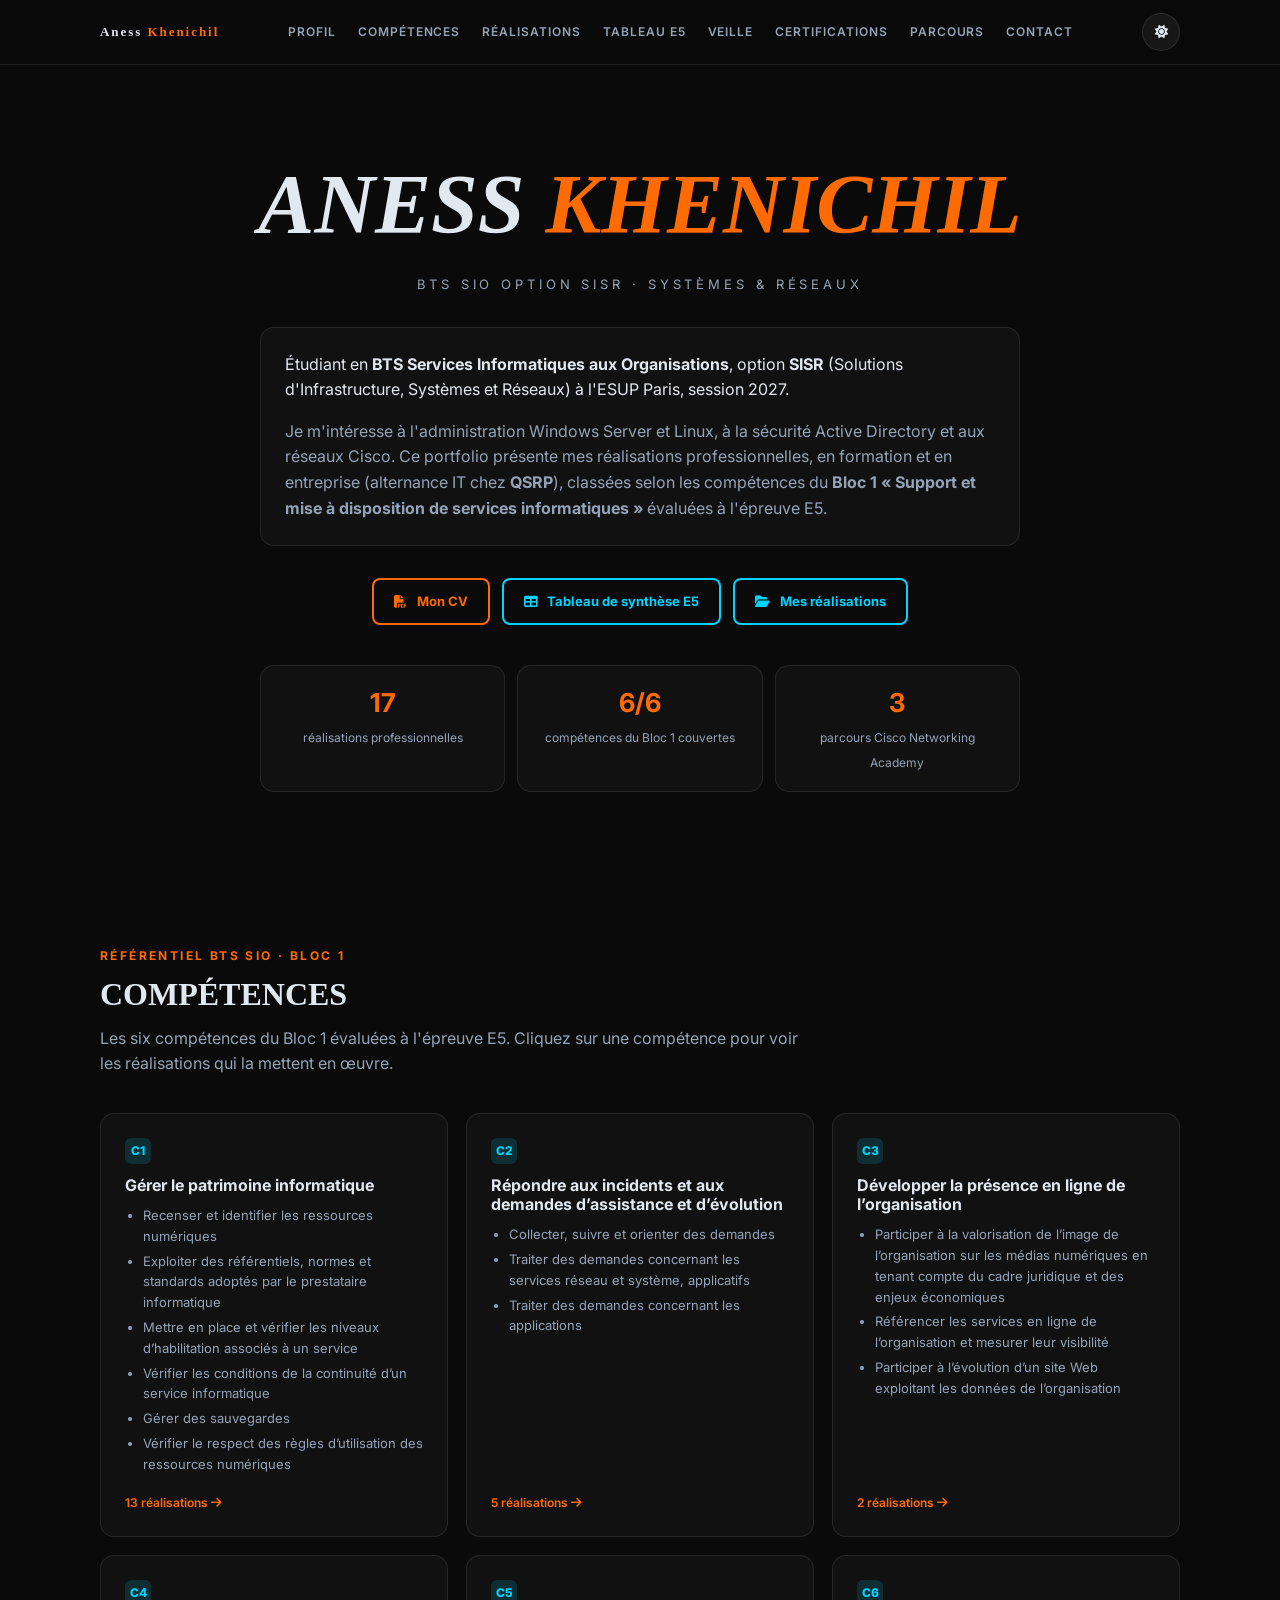
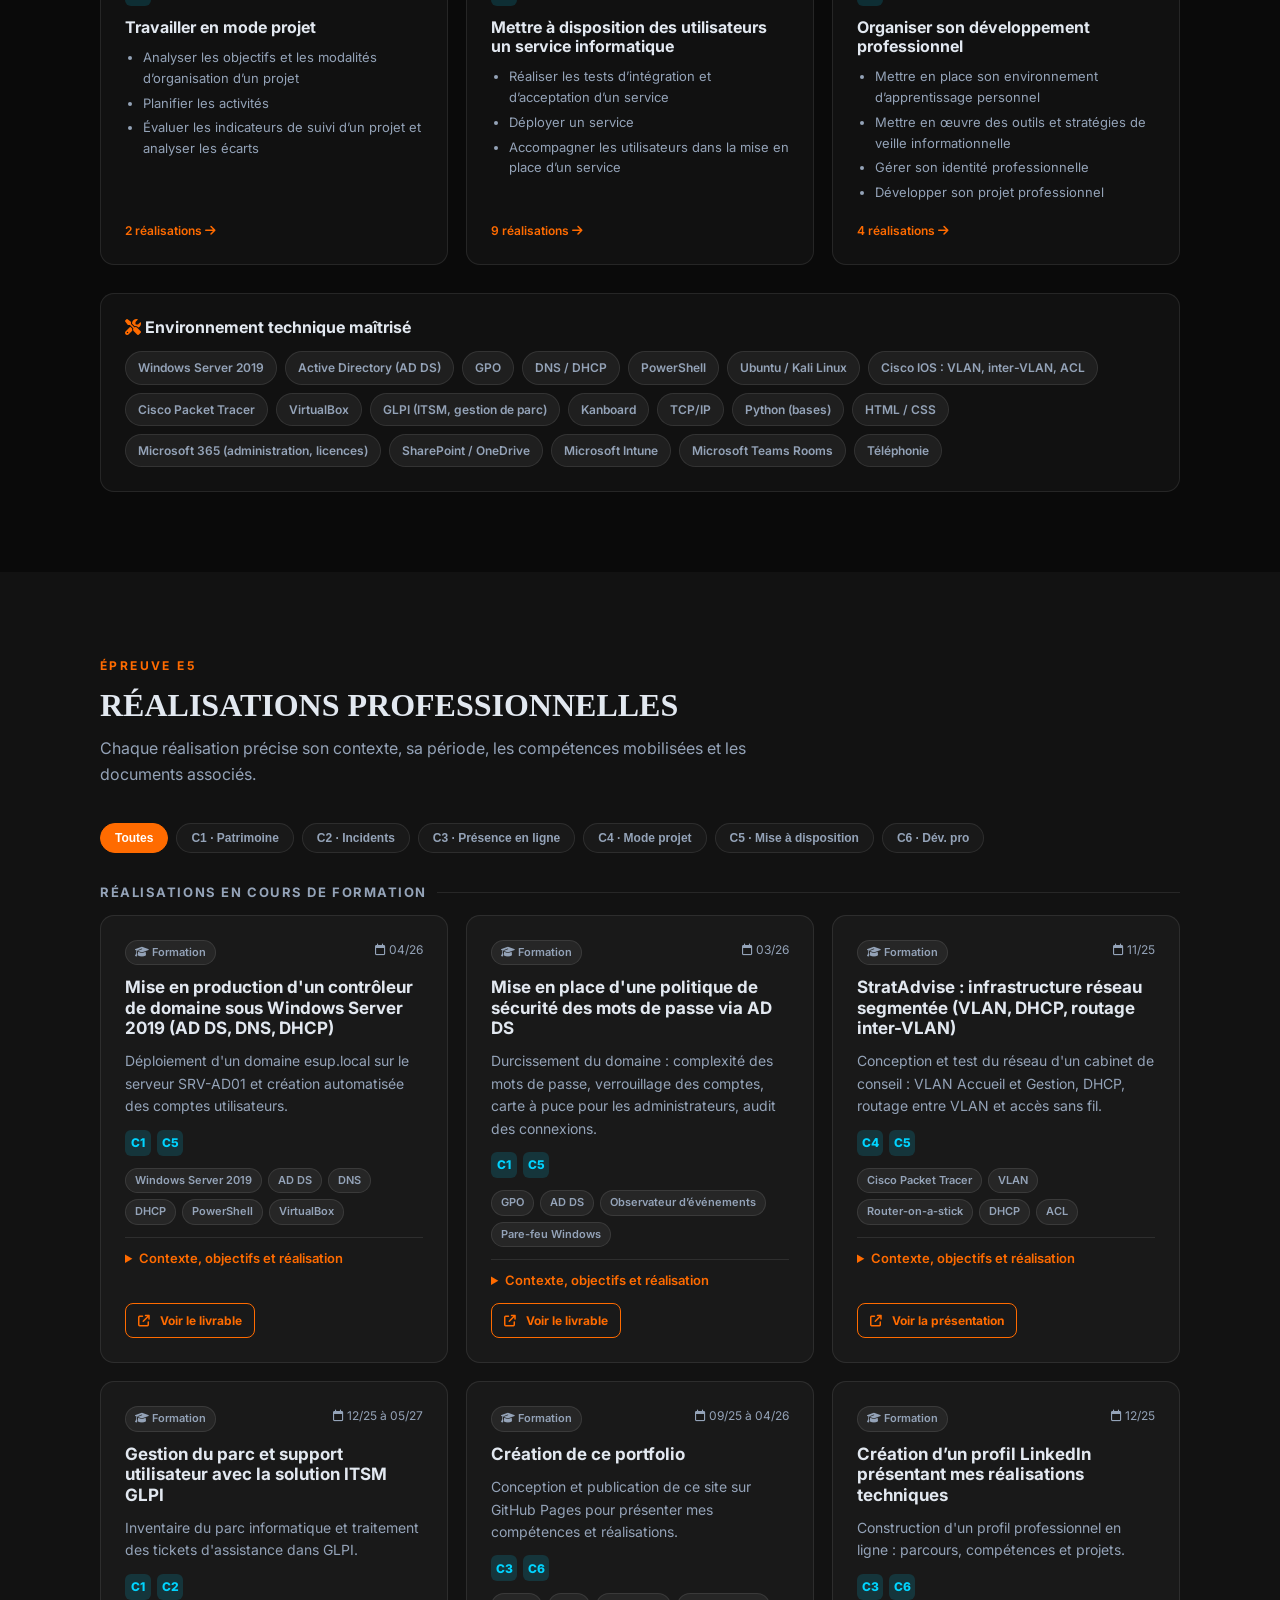
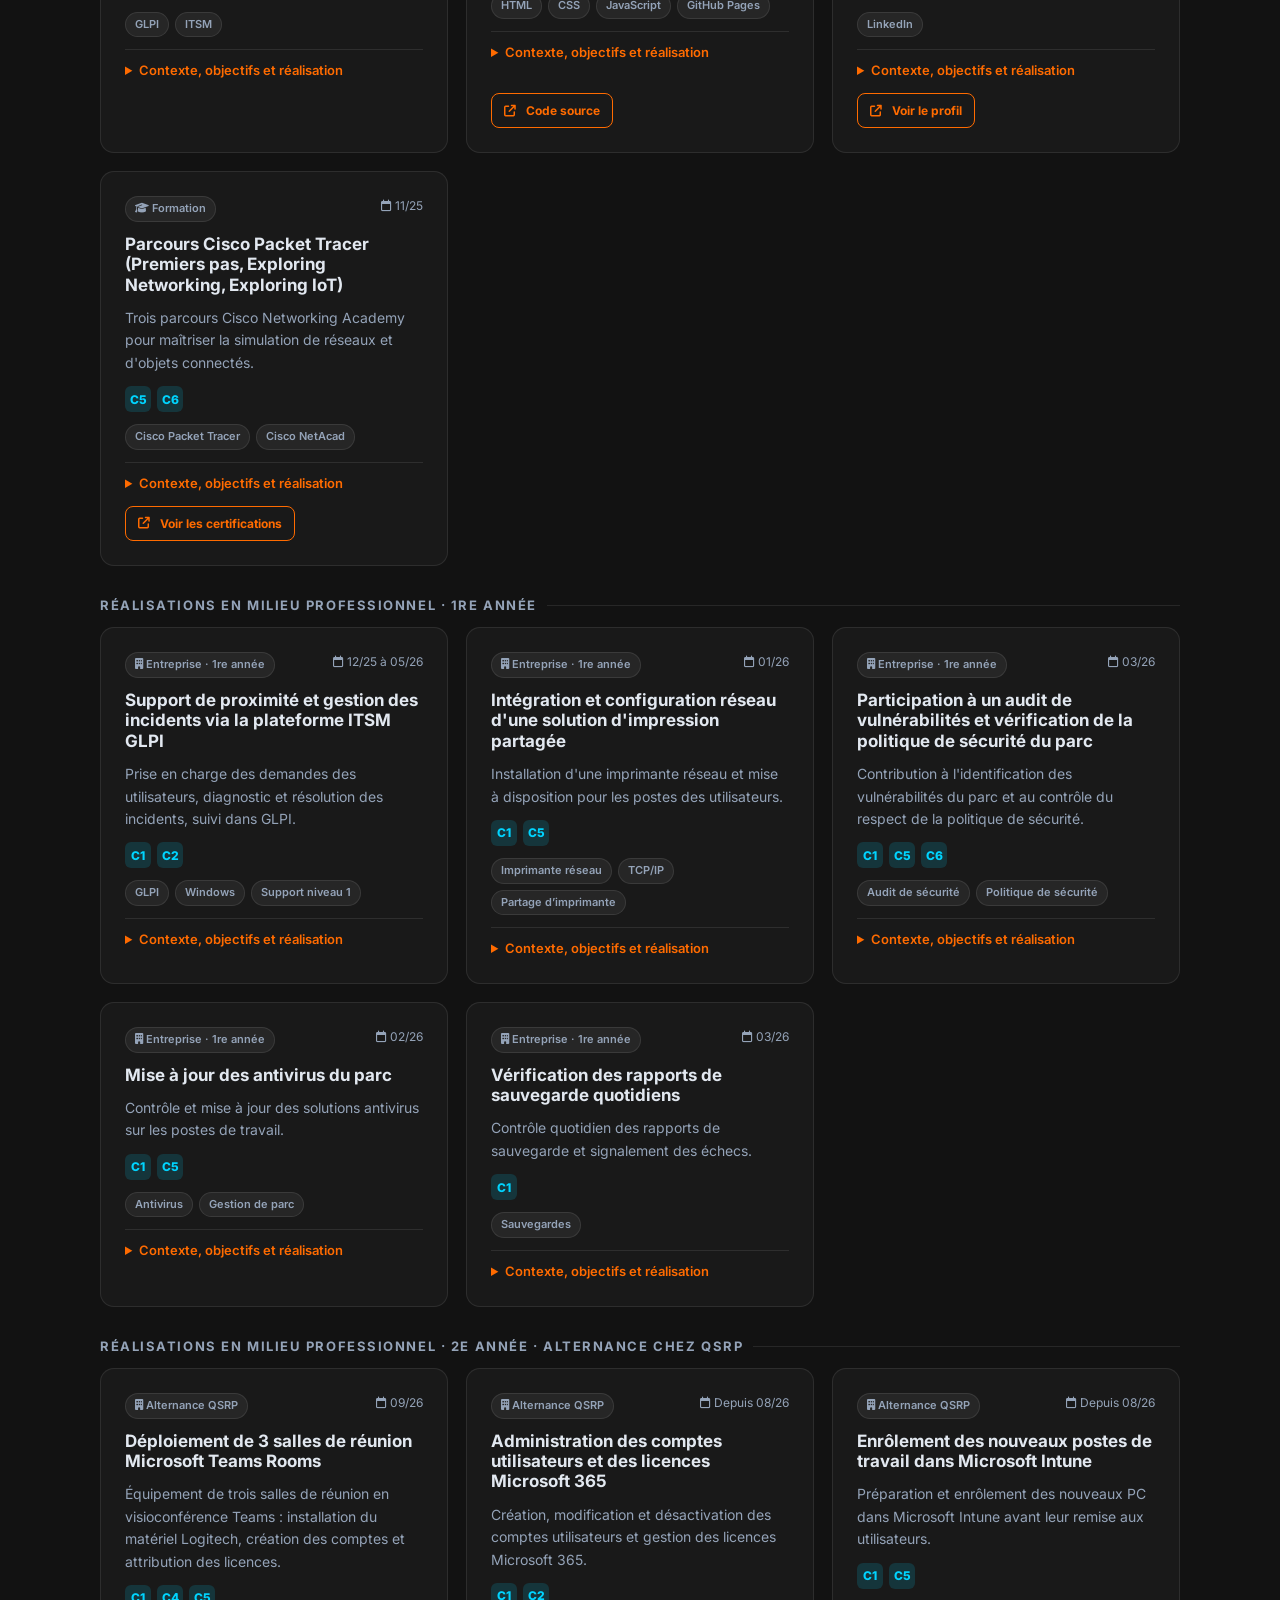
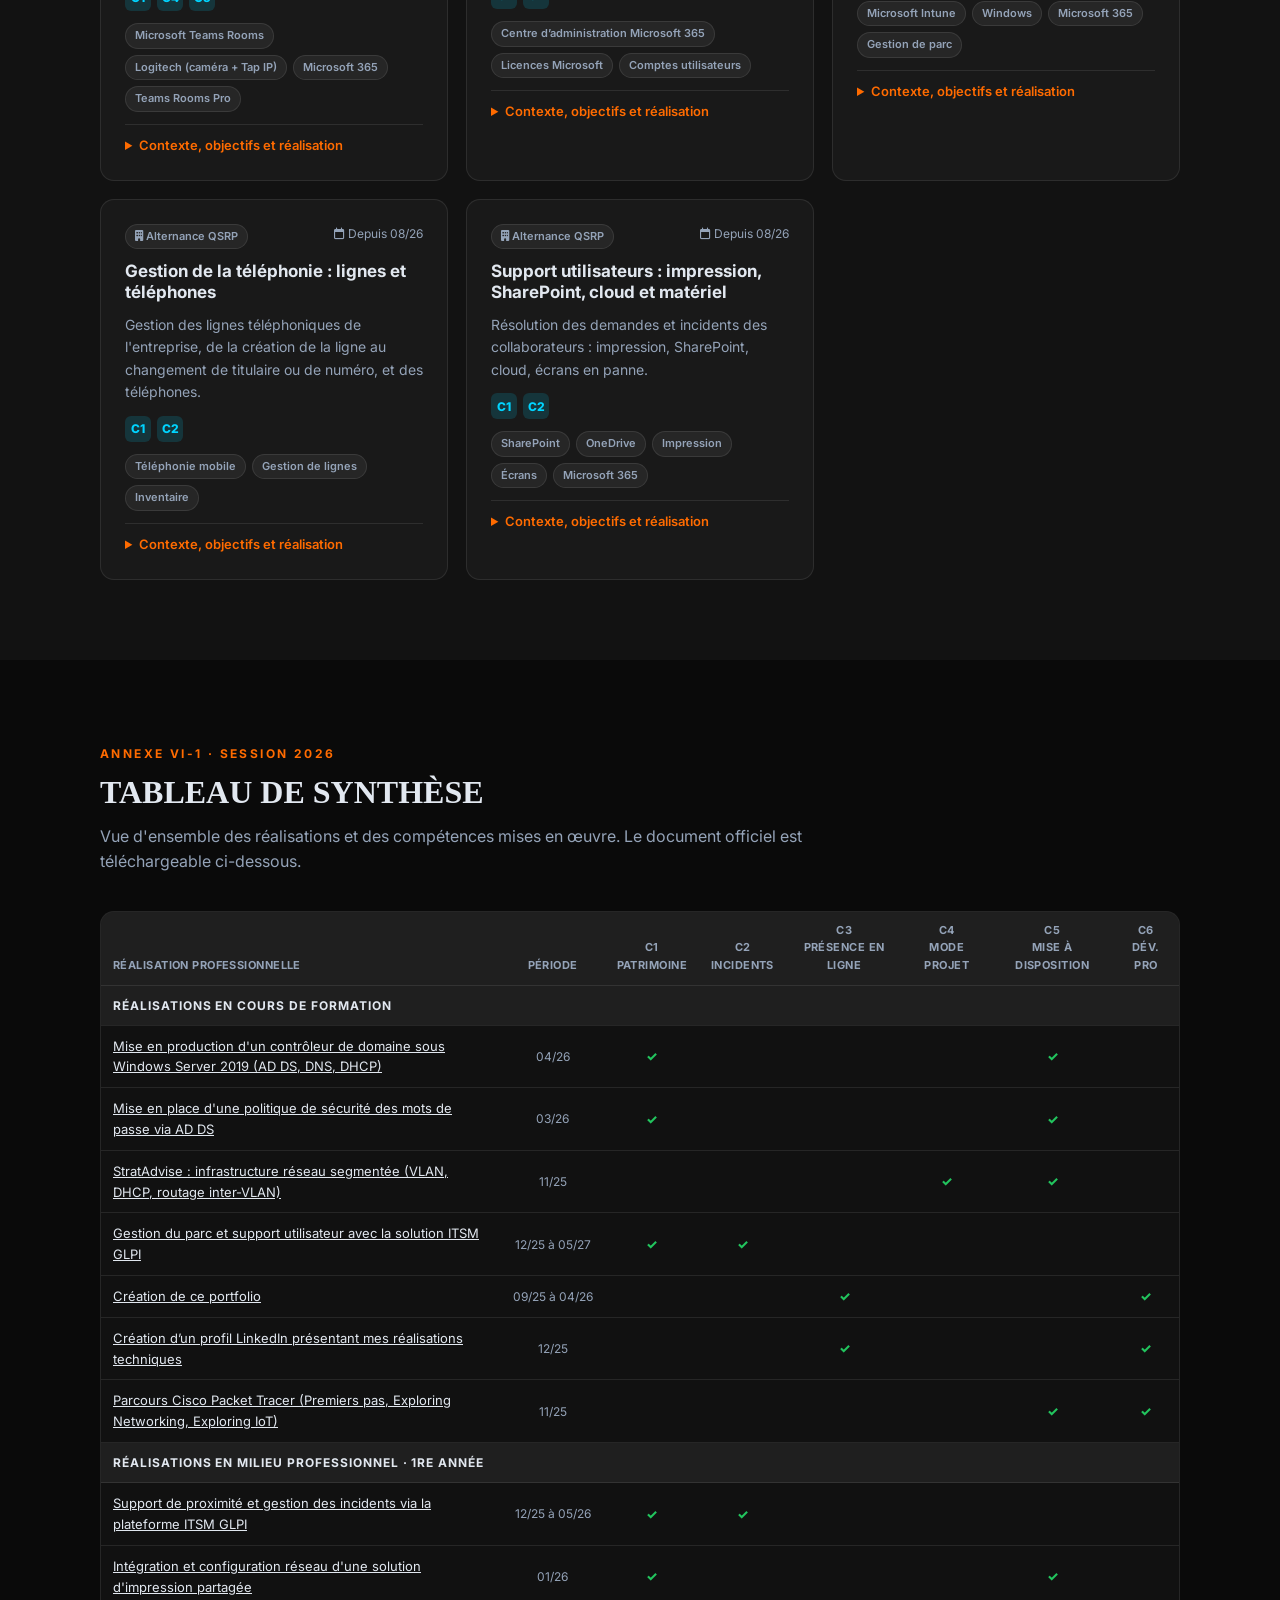
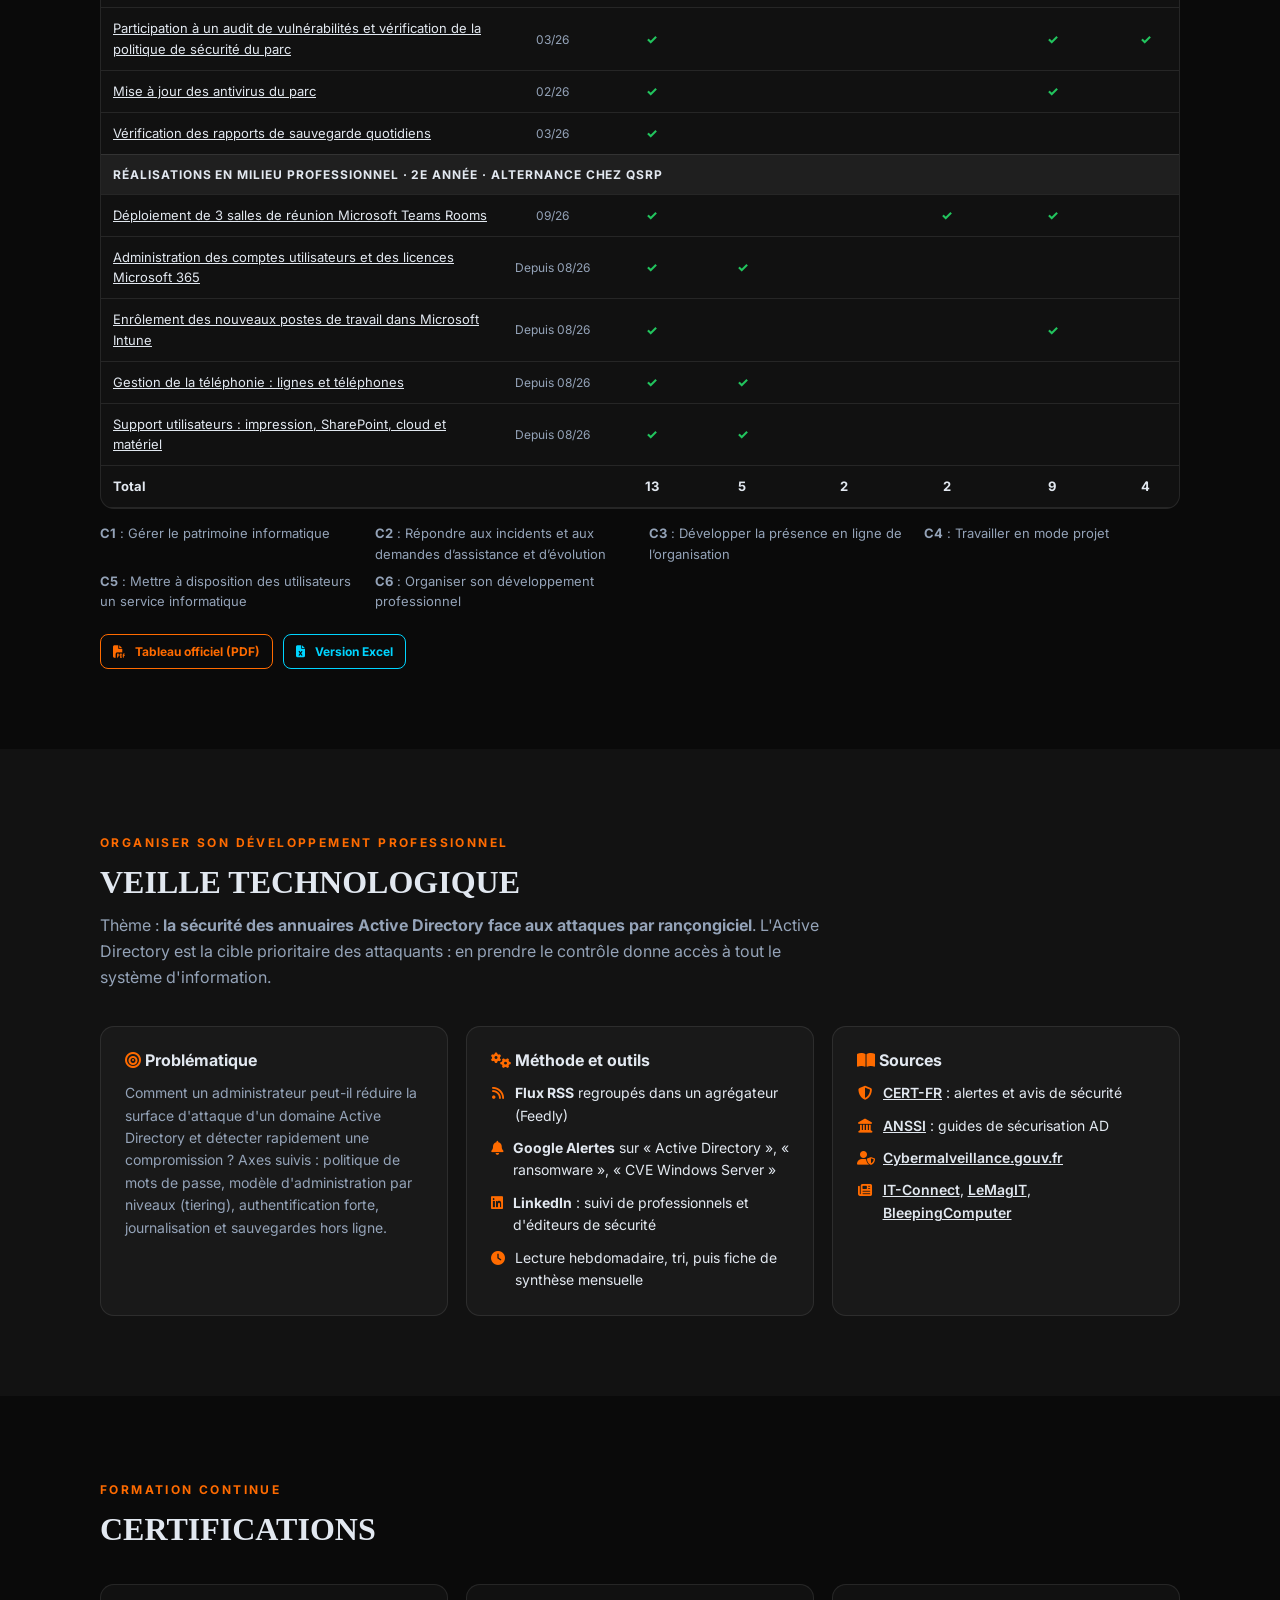
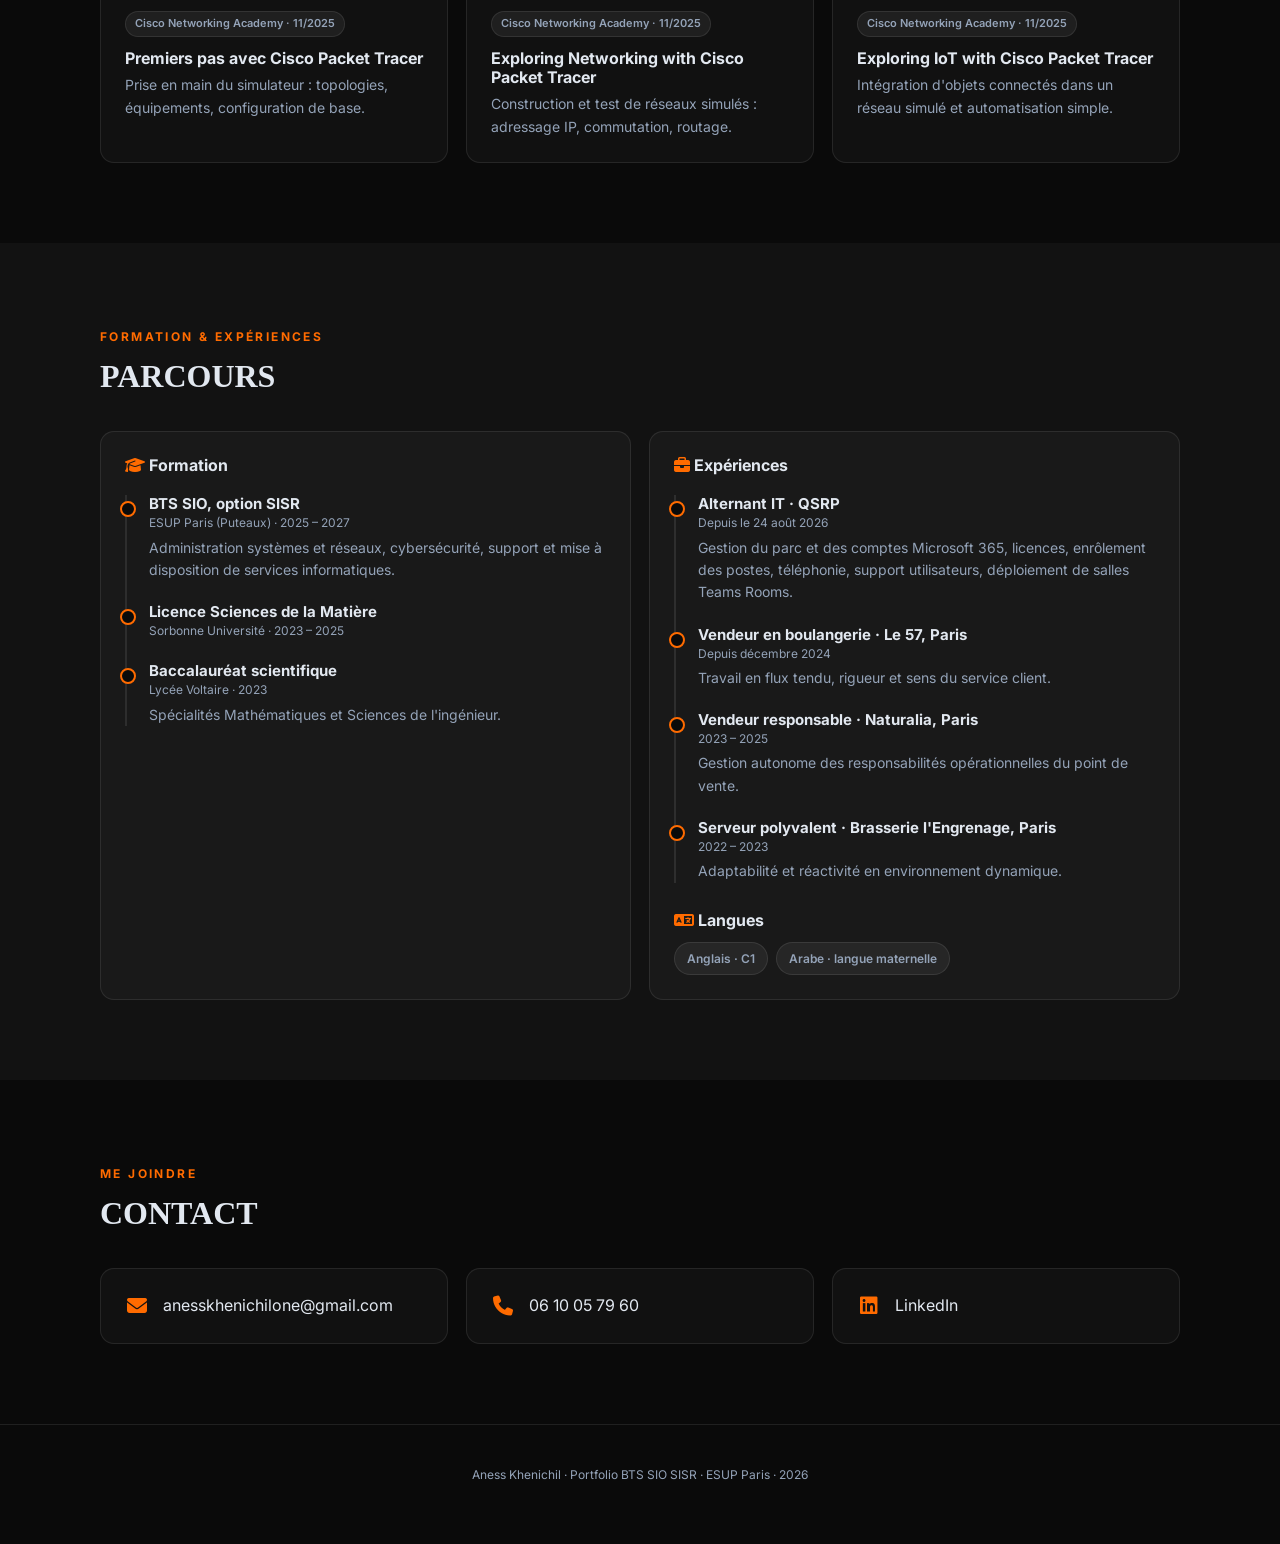
==== commit 3ab3497c: "Précisions sur l'alternance chez QSRP - Alternant IT chez QSRP depuis le 24/08/2026 - Réalisations s" ====
--- a/index.html
+++ b/index.html
@@ -240,7 +240,7 @@
             </p>
             <p style="margin-bottom:0" class="muted">
                 Je m'intéresse à l'administration Windows Server et Linux, à la sécurité Active Directory et aux réseaux Cisco.
-                Ce portfolio présente mes réalisations professionnelles, en formation et en entreprise chez <strong>QSRP</strong>, classées selon
+                Ce portfolio présente mes réalisations professionnelles, en formation et en entreprise (alternance IT chez <strong>QSRP</strong>), classées selon
                 les compétences du <strong>Bloc 1 « Support et mise à disposition de services informatiques »</strong>
                 évaluées à l'épreuve E5.
             </p>
@@ -286,6 +286,7 @@
                     <span class="tag">HTML / CSS</span>
                     <span class="tag">Microsoft 365 (administration, licences)</span>
                     <span class="tag">SharePoint / OneDrive</span>
+                    <span class="tag">Microsoft Intune</span>
                     <span class="tag">Microsoft Teams Rooms</span>
                     <span class="tag">Téléphonie</span>
                 </div>
@@ -433,8 +434,8 @@
                     <h3 style="font-size:16px; margin-bottom:20px"><i class="fas fa-briefcase accent"></i> Expériences</h3>
                     <div class="timeline">
                         <div class="item">
-                            <h4>Technicien support et gestion de parc · QSRP</h4>
-                            <div class="date">Depuis décembre 2025</div>
+                            <h4>Alternant IT · QSRP</h4>
+                            <div class="date">Depuis le 24 août 2026</div>
                             <p>Gestion du parc et des comptes Microsoft 365, licences, enrôlement des postes, téléphonie, support utilisateurs, déploiement de salles Teams Rooms.</p>
                         </div>
                         <div class="item">
@@ -595,20 +596,20 @@
             done: "Réalisation des activités pratiques des trois parcours et obtention des attestations.",
             links: [{ label: 'Voir les certifications', href: '#certifications', internal: true }]
         },
-        // ---- En milieu professionnel (QSRP) ----
-        {
-            group: 'entreprise', title: 'Déploiement de 3 salles de réunion Microsoft Teams Rooms',
-            period: '2026', comps: ['C1', 'C4', 'C5'],
-            techs: ['Microsoft Teams Rooms', 'Logitech (caméra + Tap IP)', 'Microsoft 365', 'Licences Teams Rooms'],
+        // ---- En milieu professionnel ----
+        {
+            group: 'alternance', title: 'Déploiement de 3 salles de réunion Microsoft Teams Rooms',
+            period: '09/26', comps: ['C1', 'C4', 'C5'],
+            techs: ['Microsoft Teams Rooms', 'Logitech (caméra + Tap IP)', 'Microsoft 365', 'Teams Rooms Pro'],
             summary: "Équipement de trois salles de réunion en visioconférence Teams : installation du matériel Logitech, création des comptes et attribution des licences.",
             context: "Chez QSRP : les salles de réunion devaient permettre de lancer une réunion Teams directement depuis la salle, sans ordinateur portable.",
             goals: "Rendre les 3 salles opérationnelles pour la visioconférence et simples à utiliser pour les collaborateurs.",
-            done: "Installation et raccordement de la caméra Logitech et de l'écran tactile Logitech Tap IP dans chaque salle, création d'un compte de ressource Microsoft 365 par salle, attribution de la licence Microsoft Teams Rooms, tests d'appel et de partage d'écran avant mise en service.",
-            links: []
-        },
-        {
-            group: 'entreprise', title: 'Administration des comptes utilisateurs et des licences Microsoft 365',
-            period: '12/25 à 05/27', comps: ['C1', 'C2'],
+            done: "Installation et raccordement de la caméra Logitech et de l'écran tactile Logitech Tap IP dans chaque salle, création d'un compte de ressource Microsoft 365 par salle, attribution de la licence Microsoft Teams Rooms Pro, tests d'appel et de partage d'écran avant mise en service.",
+            links: []
+        },
+        {
+            group: 'alternance', title: 'Administration des comptes utilisateurs et des licences Microsoft 365',
+            period: 'Depuis 08/26', comps: ['C1', 'C2'],
             techs: ['Centre d’administration Microsoft 365', 'Licences Microsoft', 'Comptes utilisateurs'],
             summary: "Création, modification et désactivation des comptes utilisateurs et gestion des licences Microsoft 365.",
             context: "Chez QSRP : gestion du cycle de vie des comptes (arrivées, départs, changements de poste).",
@@ -617,18 +618,18 @@
             links: []
         },
         {
-            group: 'entreprise', title: 'Enrôlement et préparation des nouveaux postes de travail',
-            period: '12/25 à 05/27', comps: ['C1', 'C5'],
-            techs: ['Windows', 'Microsoft 365', 'Gestion de parc'],
-            summary: "Préparation et enrôlement des nouveaux PC dans l'environnement Microsoft de l'entreprise avant leur remise aux utilisateurs.",
+            group: 'alternance', title: 'Enrôlement des nouveaux postes de travail dans Microsoft Intune',
+            period: 'Depuis 08/26', comps: ['C1', 'C5'],
+            techs: ['Microsoft Intune', 'Windows', 'Microsoft 365', 'Gestion de parc'],
+            summary: "Préparation et enrôlement des nouveaux PC dans Microsoft Intune avant leur remise aux utilisateurs.",
             context: "Chez QSRP : arrivée de nouveaux collaborateurs et renouvellement du matériel.",
             goals: "Livrer des postes prêts à l'emploi, conformes et inventoriés.",
-            done: "Enrôlement des postes, installation des applications, connexion du compte de l'utilisateur, vérification du bon fonctionnement, mise à jour de l'inventaire du parc.",
-            links: []
-        },
-        {
-            group: 'entreprise', title: 'Gestion de la téléphonie : lignes et téléphones',
-            period: '12/25 à 05/27', comps: ['C1', 'C2'],
+            done: "Enrôlement des postes dans Intune, installation des applications, connexion du compte de l'utilisateur, vérification du bon fonctionnement, mise à jour de l'inventaire du parc.",
+            links: []
+        },
+        {
+            group: 'alternance', title: 'Gestion de la téléphonie : lignes et téléphones',
+            period: 'Depuis 08/26', comps: ['C1', 'C2'],
             techs: ['Téléphonie mobile', 'Gestion de lignes', 'Inventaire'],
             summary: "Gestion des lignes téléphoniques de l'entreprise, de la création de la ligne au changement de titulaire ou de numéro, et des téléphones.",
             context: "Chez QSRP : demandes liées aux arrivées, départs et changements de poste des collaborateurs.",
@@ -637,13 +638,23 @@
             links: []
         },
         {
+            group: 'alternance', title: 'Support utilisateurs : impression, SharePoint, cloud et matériel',
+            period: 'Depuis 08/26', comps: ['C1', 'C2'],
+            techs: ['SharePoint', 'OneDrive', 'Impression', 'Écrans', 'Microsoft 365'],
+            summary: "Résolution des demandes et incidents des collaborateurs : impression, SharePoint, cloud, écrans en panne.",
+            context: "Chez QSRP : support informatique des collaborateurs au quotidien.",
+            goals: "Rétablir rapidement le service pour l'utilisateur.",
+            done: "Traitement des problèmes d'impression, des accès et partages SharePoint, des problèmes de stockage cloud, diagnostic et remplacement des écrans défectueux.",
+            links: []
+        },
+        {
             group: 'entreprise', title: 'Support de proximité et gestion des incidents via la plateforme ITSM GLPI',
-            period: '12/25 à 05/27', comps: ['C1', 'C2'],
-            techs: ['GLPI', 'Windows', 'SharePoint', 'Cloud Microsoft', 'Impression'],
-            summary: "Prise en charge des demandes et incidents des utilisateurs : impression, SharePoint, cloud, écrans en panne, suivi dans GLPI.",
-            context: "Chez QSRP : support informatique des collaborateurs au quotidien.",
-            goals: "Rétablir rapidement le service pour l'utilisateur et garder une trace de chaque intervention.",
-            done: "Traitement des problèmes d'impression, des accès et partages SharePoint, des problèmes de stockage cloud et des écrans défectueux (diagnostic, remplacement), suivi et clôture des tickets.",
+            period: '12/25 à 05/26', comps: ['C1', 'C2'],
+            techs: ['GLPI', 'Windows', 'Support niveau 1'],
+            summary: "Prise en charge des demandes des utilisateurs, diagnostic et résolution des incidents, suivi dans GLPI.",
+            context: "En entreprise (1re année) : support informatique des collaborateurs.",
+            goals: "Traiter les incidents et demandes dans les délais et en garder une trace exploitable.",
+            done: "Qualification et suivi des tickets, intervention sur les postes, escalade si besoin, clôture avec compte rendu.",
             links: []
         },
         {
@@ -651,7 +662,7 @@
             period: '01/26', comps: ['C1', 'C5'],
             techs: ['Imprimante réseau', 'TCP/IP', 'Partage d’imprimante'],
             summary: "Installation d'une imprimante réseau et mise à disposition pour les postes des utilisateurs.",
-            context: "Chez QSRP : ajout ou remplacement d'un équipement d'impression partagé.",
+            context: "En entreprise (1re année) : ajout ou remplacement d'un équipement d'impression partagé.",
             goals: "Rendre l'imprimante accessible à tous les postes concernés.",
             done: "Attribution d'une adresse IP, déploiement sur les postes, tests d'impression avec les utilisateurs, mise à jour de l'inventaire.",
             links: []
@@ -661,7 +672,7 @@
             period: '03/26', comps: ['C1', 'C5', 'C6'],
             techs: ['Audit de sécurité', 'Politique de sécurité'],
             summary: "Contribution à l'identification des vulnérabilités du parc et au contrôle du respect de la politique de sécurité.",
-            context: "Chez QSRP : audit de sécurité du parc informatique.",
+            context: "En entreprise (1re année) : audit de sécurité du parc informatique.",
             goals: "Repérer les failles et les écarts à la politique de sécurité, proposer des corrections.",
             done: "Vérification des postes et des comptes, relevé des écarts, participation aux recommandations.",
             links: []
@@ -671,7 +682,7 @@
             period: '02/26', comps: ['C1', 'C5'],
             techs: ['Antivirus', 'Gestion de parc'],
             summary: "Contrôle et mise à jour des solutions antivirus sur les postes de travail.",
-            context: "Chez QSRP : maintien en condition de sécurité du parc.",
+            context: "En entreprise (1re année) : maintien en condition de sécurité du parc.",
             goals: "Garantir que tous les postes disposent d'une protection à jour.",
             done: "Vérification de l'état des antivirus, déploiement des mises à jour, contrôle de la conformité des postes.",
             links: []
@@ -681,14 +692,14 @@
             period: '03/26', comps: ['C1'],
             techs: ['Sauvegardes'],
             summary: "Contrôle quotidien des rapports de sauvegarde et signalement des échecs.",
-            context: "Chez QSRP : continuité de service et protection des données.",
+            context: "En entreprise (1re année) : continuité de service et protection des données.",
             goals: "S'assurer que les sauvegardes sont réalisées et exploitables.",
             done: "Lecture des rapports, identification des tâches en échec, remontée et suivi des anomalies.",
             links: []
         }
     ];
 
-    const GROUPS = { formation: 'Réalisations en cours de formation', entreprise: 'Réalisations en milieu professionnel · QSRP' };
+    const GROUPS = { formation: 'Réalisations en cours de formation', entreprise: 'Réalisations en milieu professionnel · 1re année', alternance: 'Réalisations en milieu professionnel · 2e année · Alternance chez QSRP' };
     const byId = Object.fromEntries(COMPETENCES.map(c => [c.id, c]));
     const esc = s => String(s).replace(/[&<>"']/g, ch => ({ '&': '&amp;', '<': '&lt;', '>': '&gt;', '"': '&quot;', "'": '&#39;' }[ch]));
     let activeFilter = 'all';
@@ -726,7 +737,7 @@
         ).join('');
         return `<article class="card real" data-comps="${r.comps.join(' ')}" id="real-${idx}">
             <div class="real-top">
-                <span class="tag"><i class="fas ${r.group === 'formation' ? 'fa-graduation-cap' : 'fa-building'}"></i> ${r.group === 'formation' ? 'Formation' : 'Entreprise'}</span>
+                <span class="tag"><i class="fas ${r.group === 'formation' ? 'fa-graduation-cap' : 'fa-building'}"></i> ${r.group === 'formation' ? 'Formation' : r.group === 'alternance' ? 'Alternance QSRP' : 'Entreprise · 1re année'}</span>
                 <span class="muted"><i class="far fa-calendar"></i> ${esc(r.period)}</span>
             </div>
             <h3>${esc(r.title)}</h3>
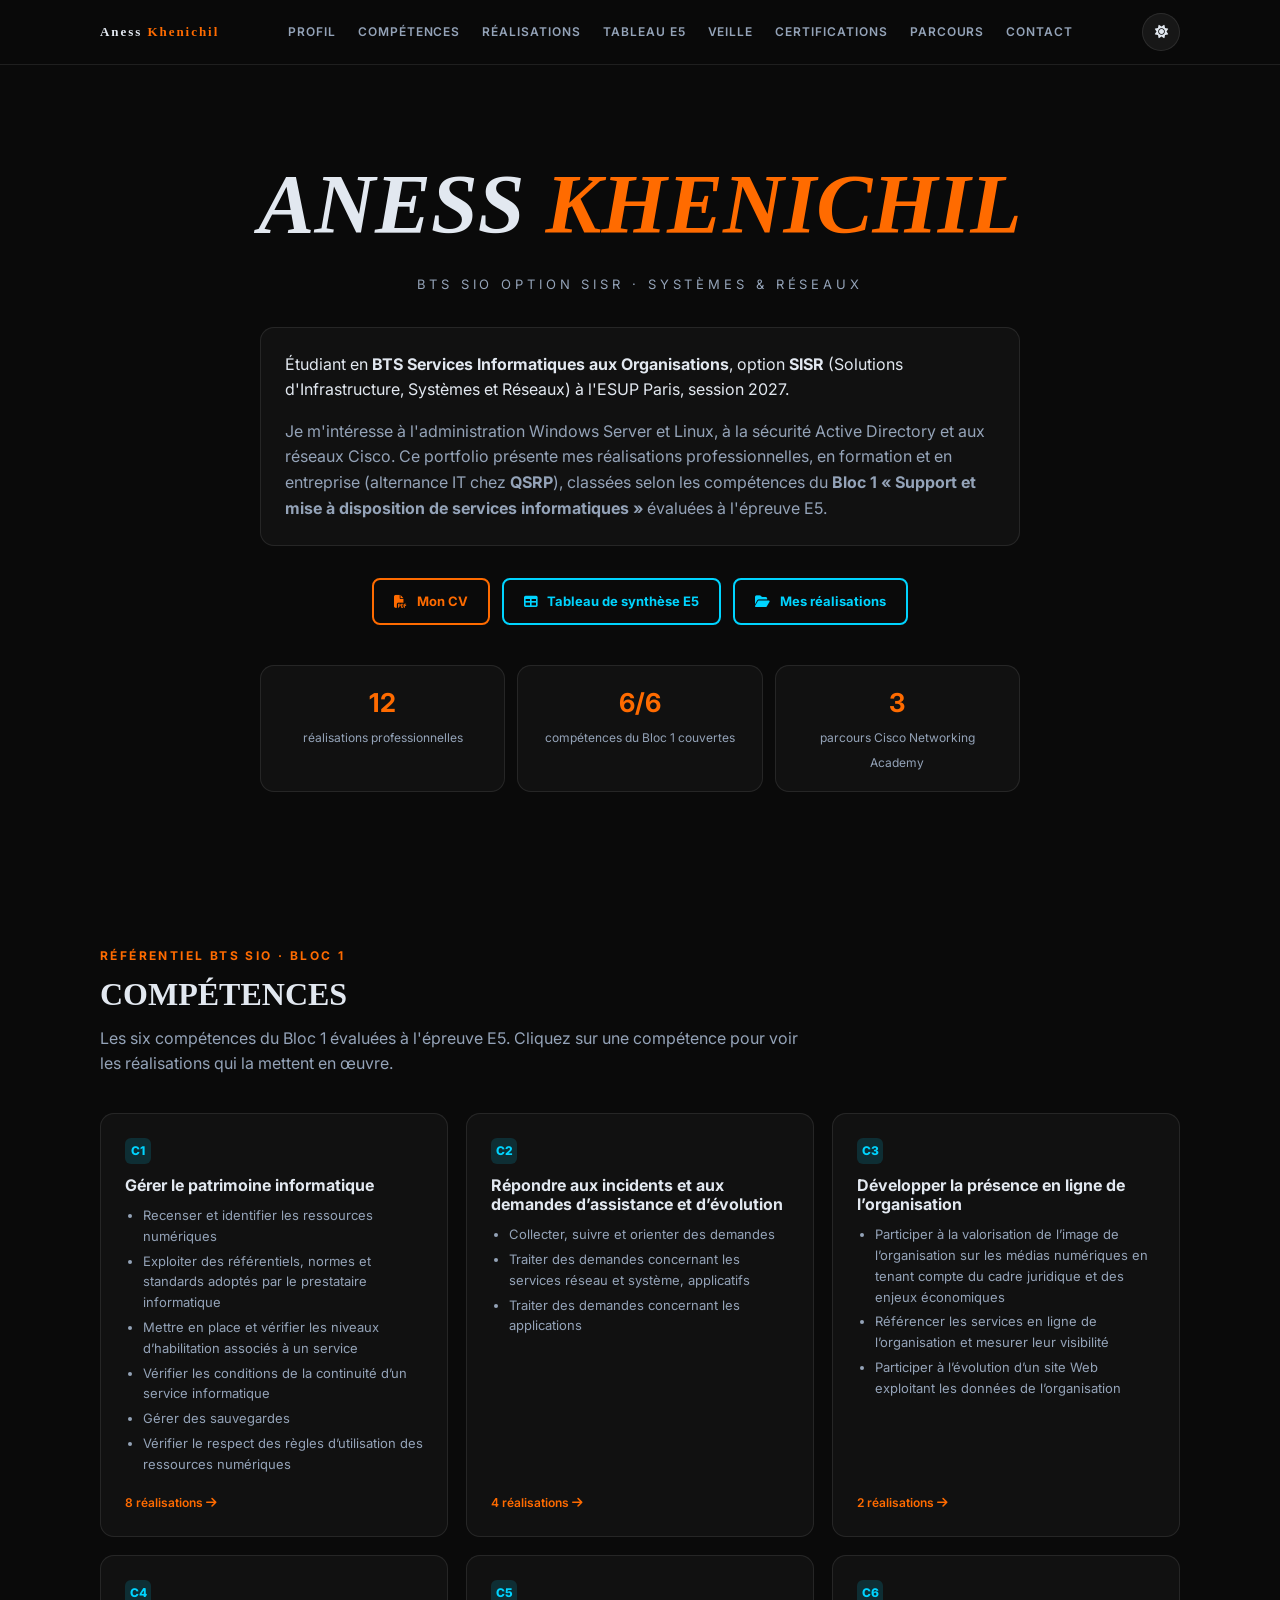
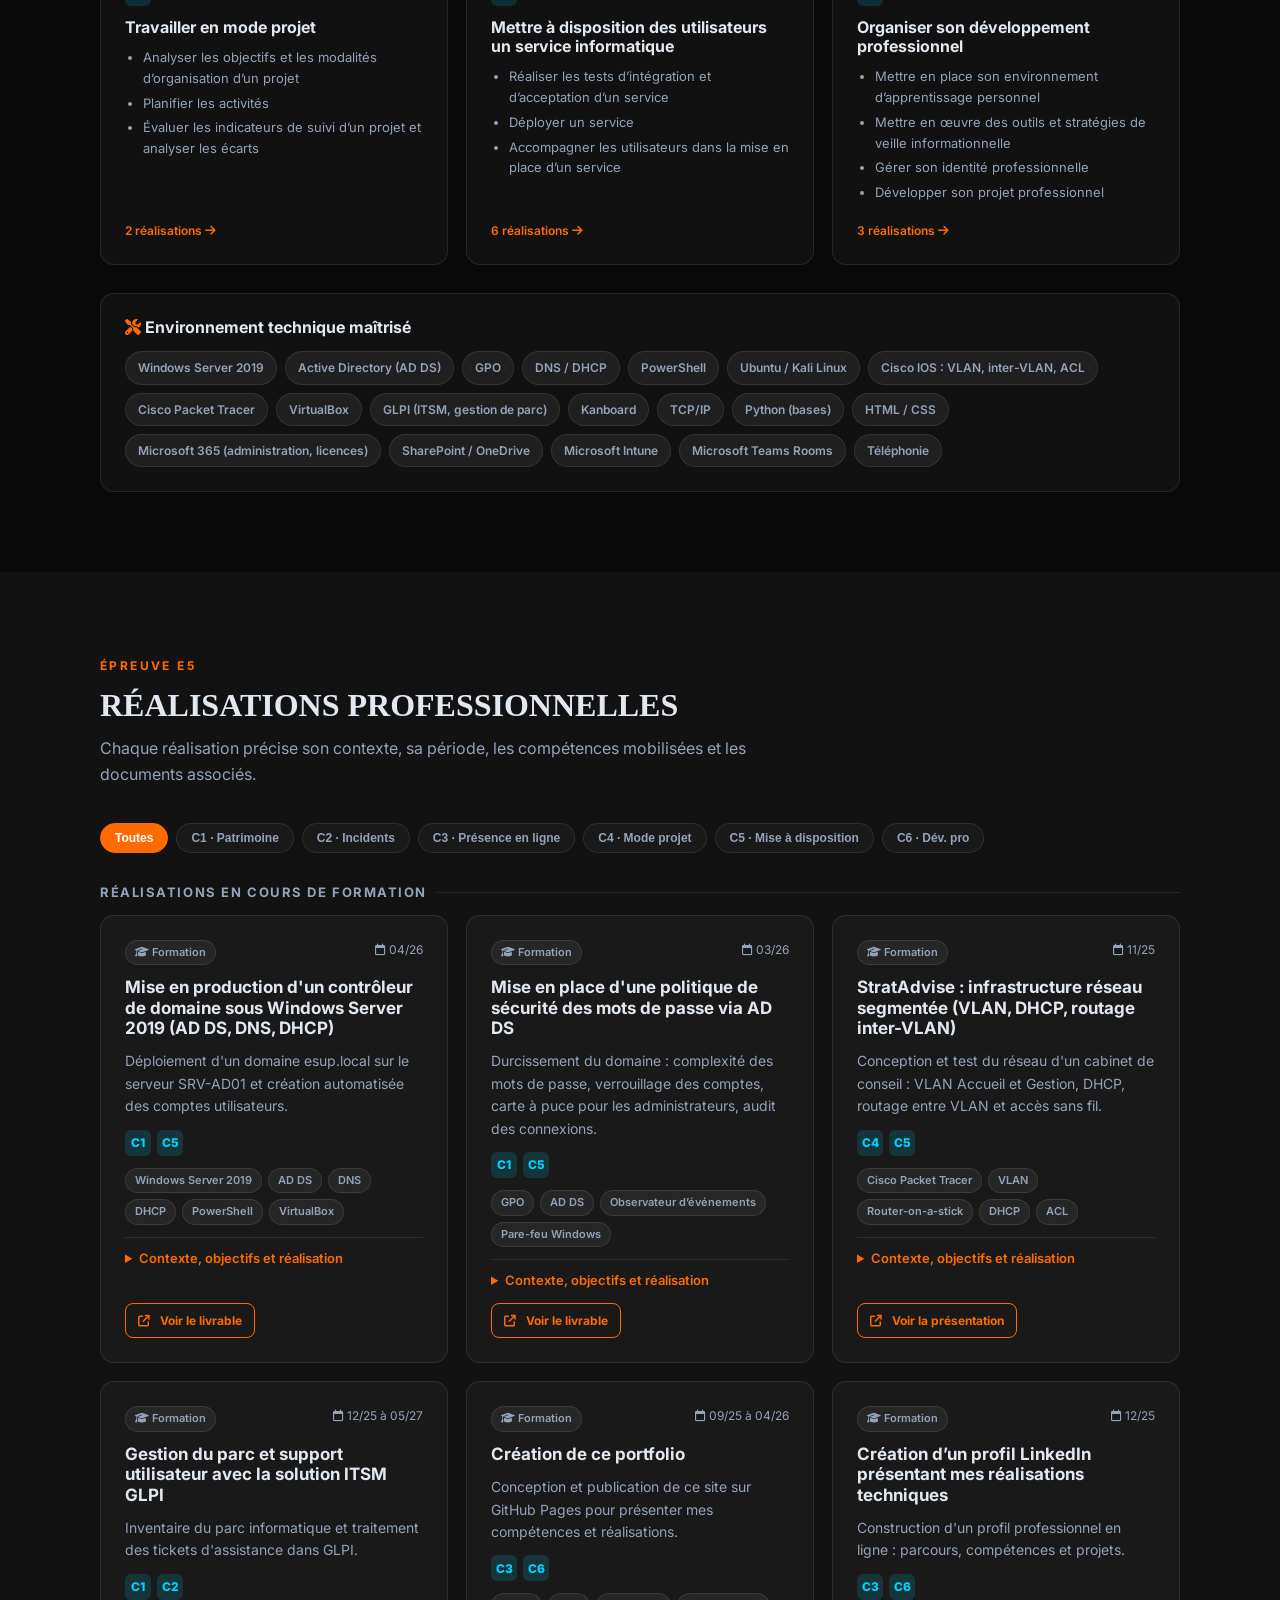
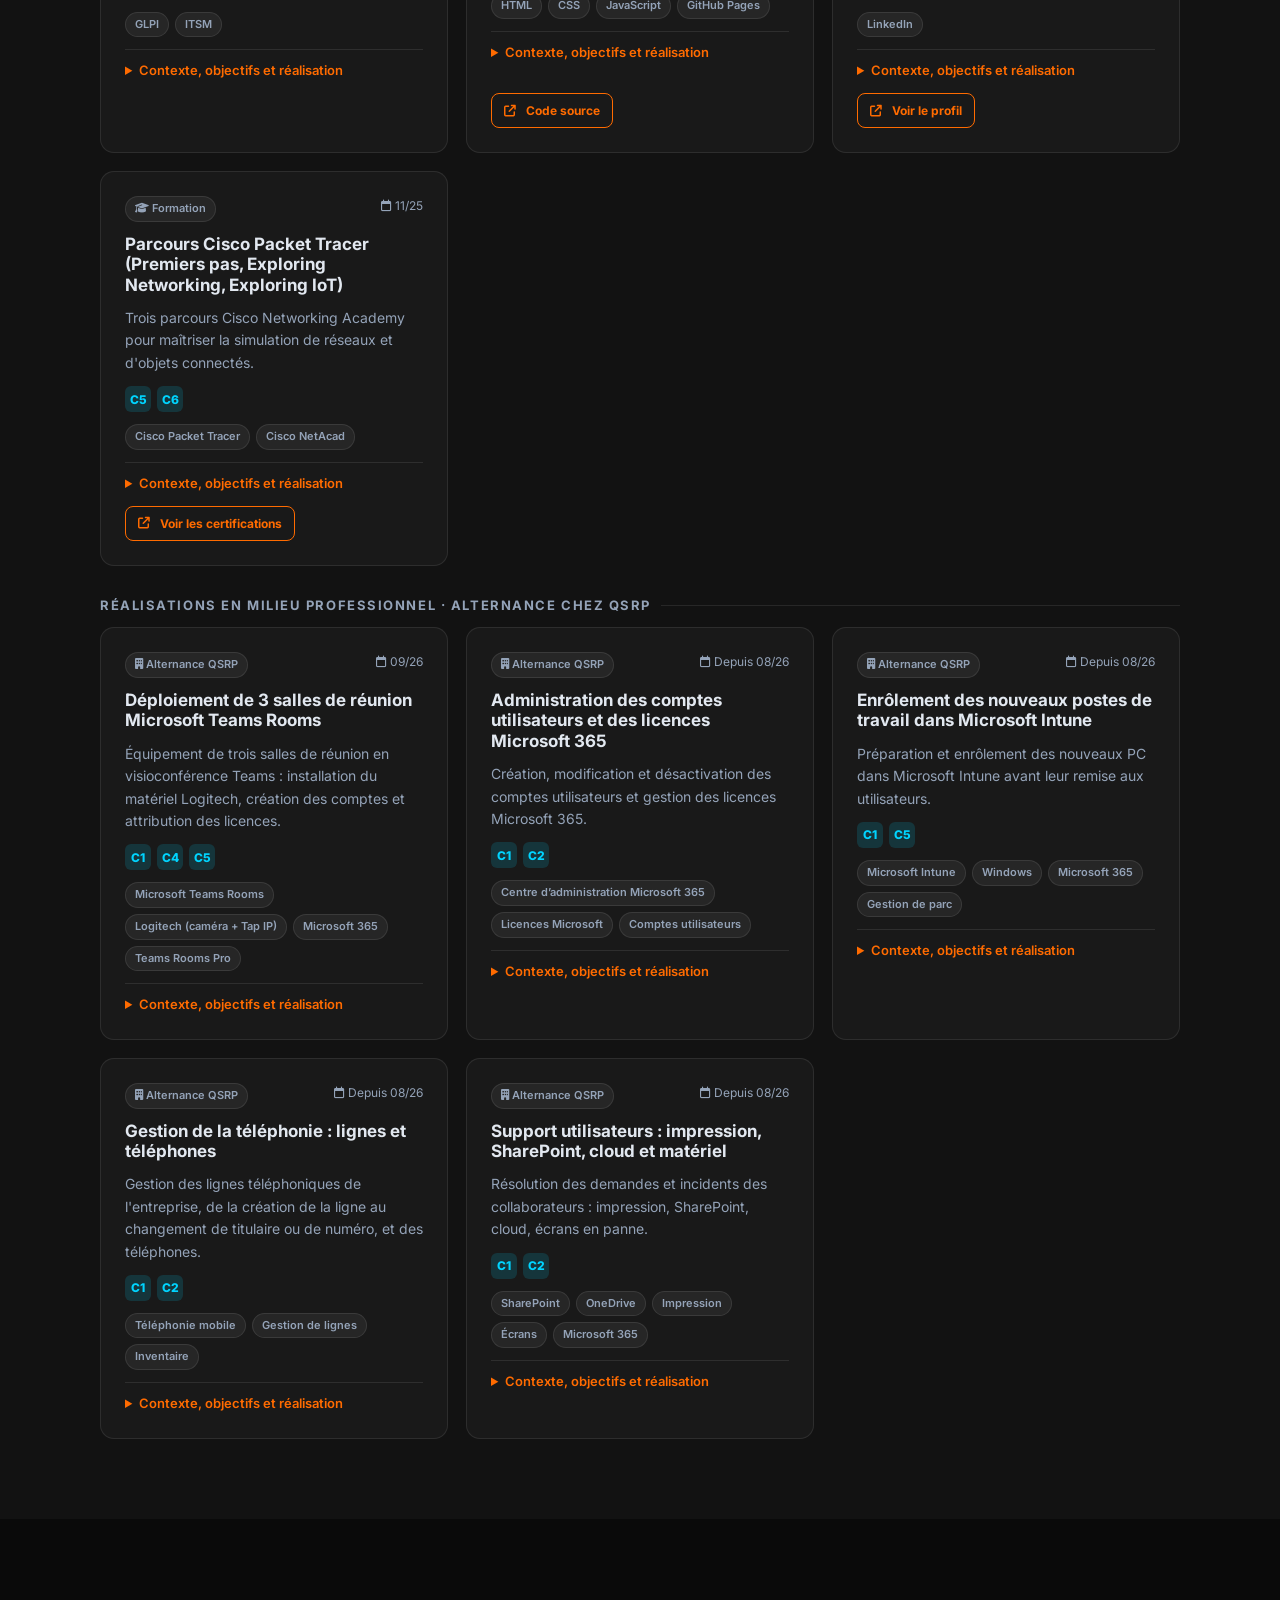
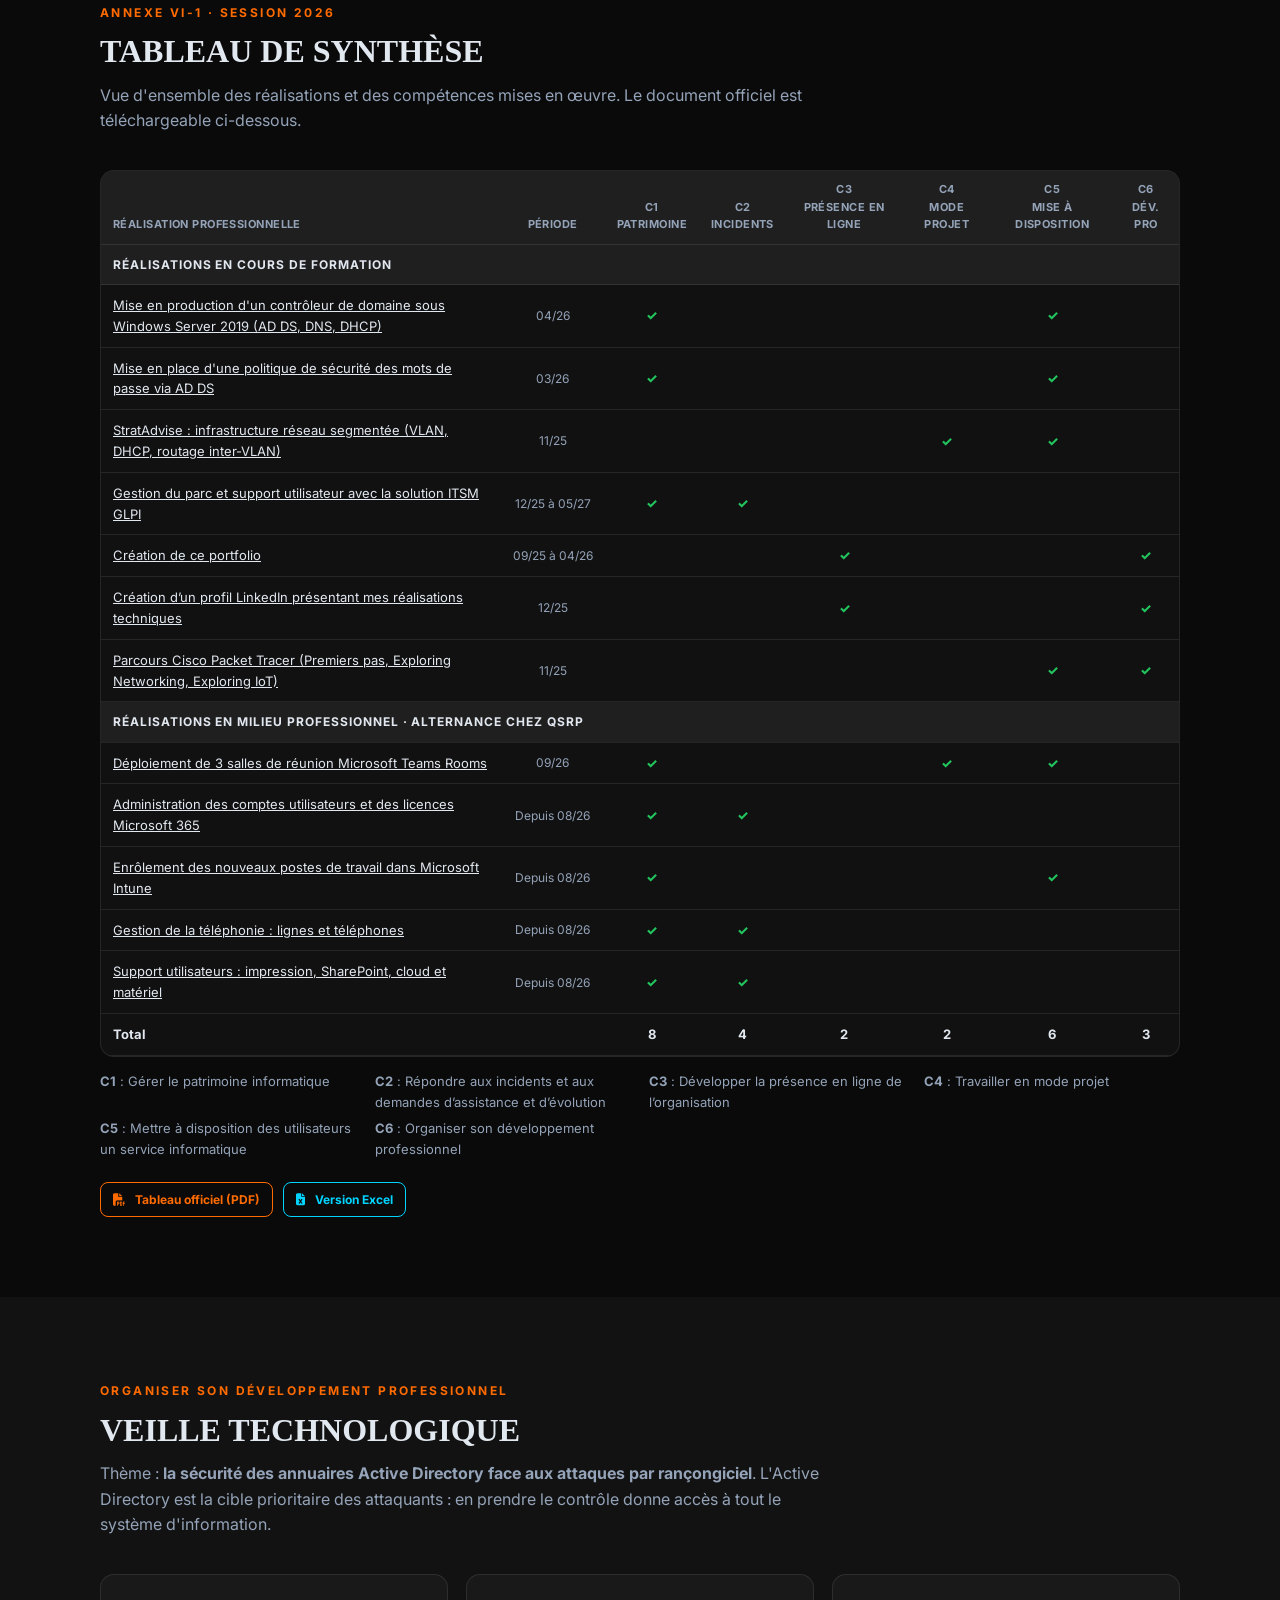
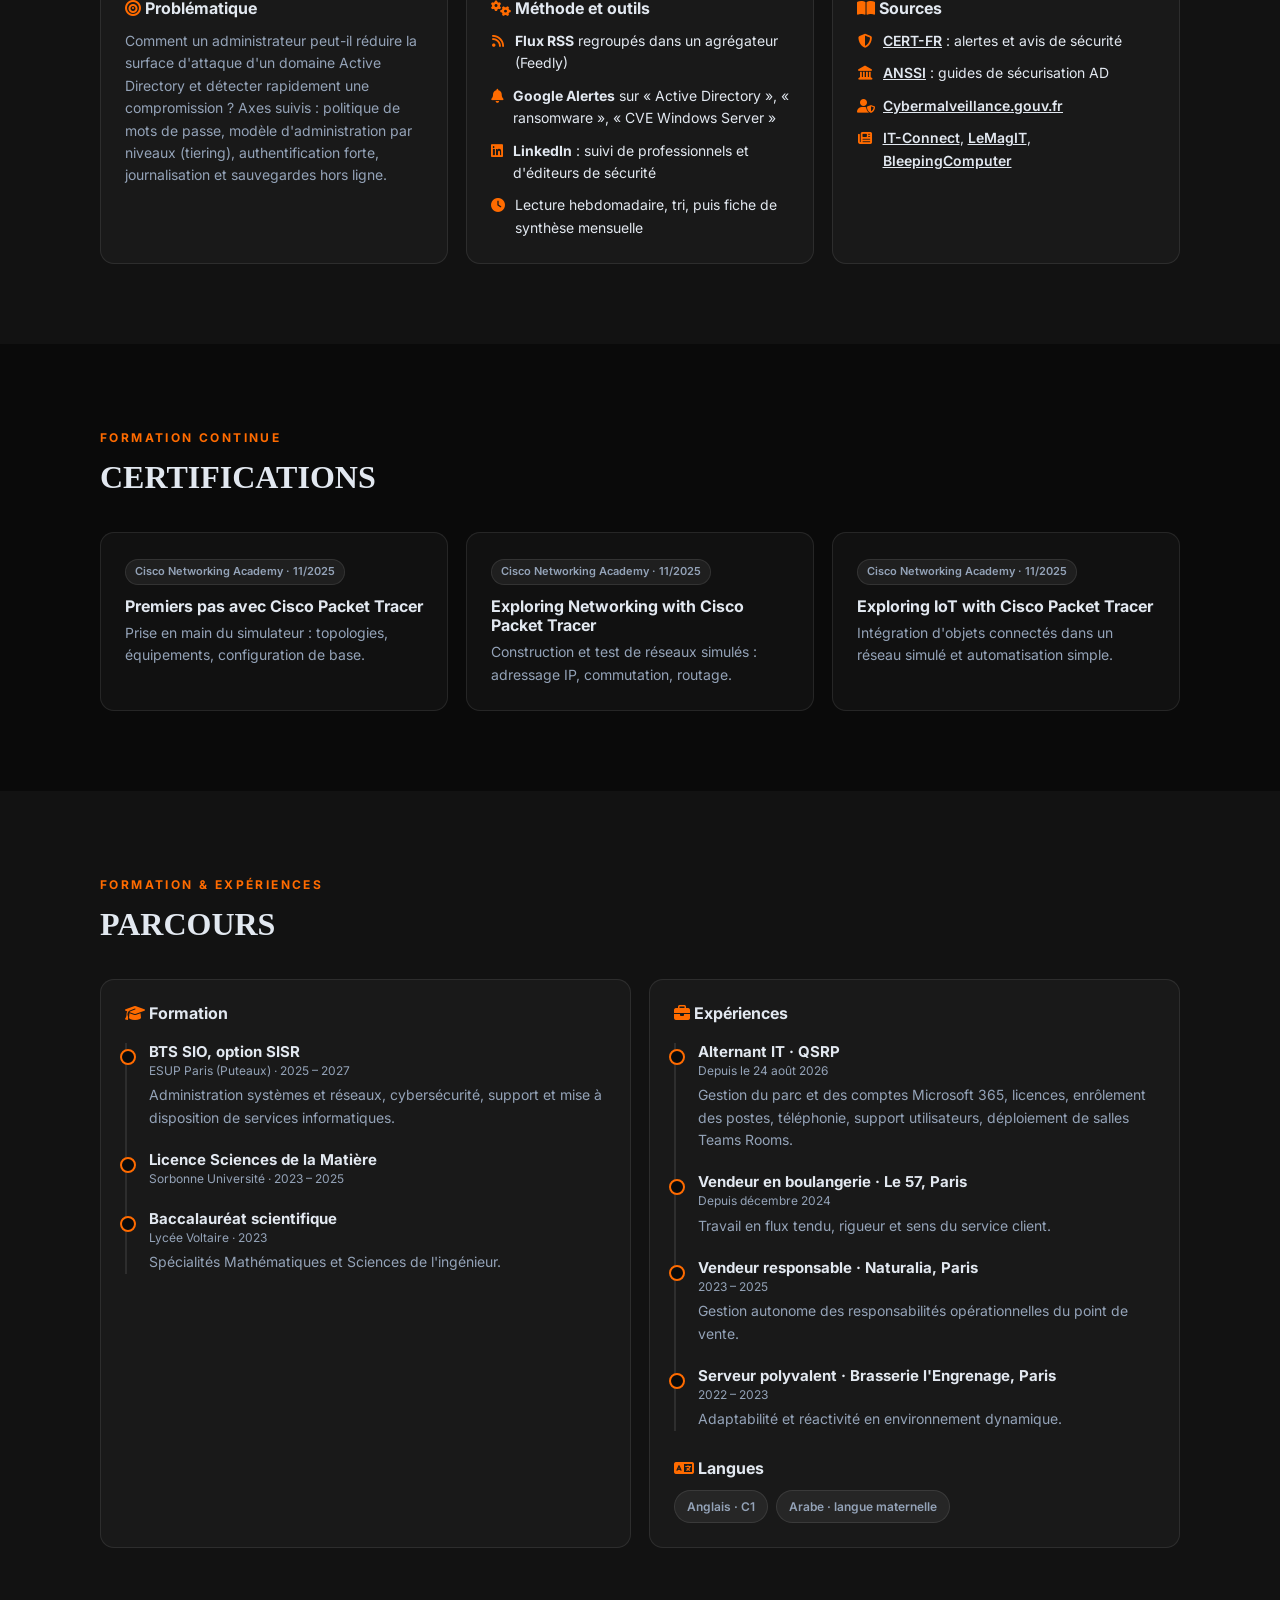
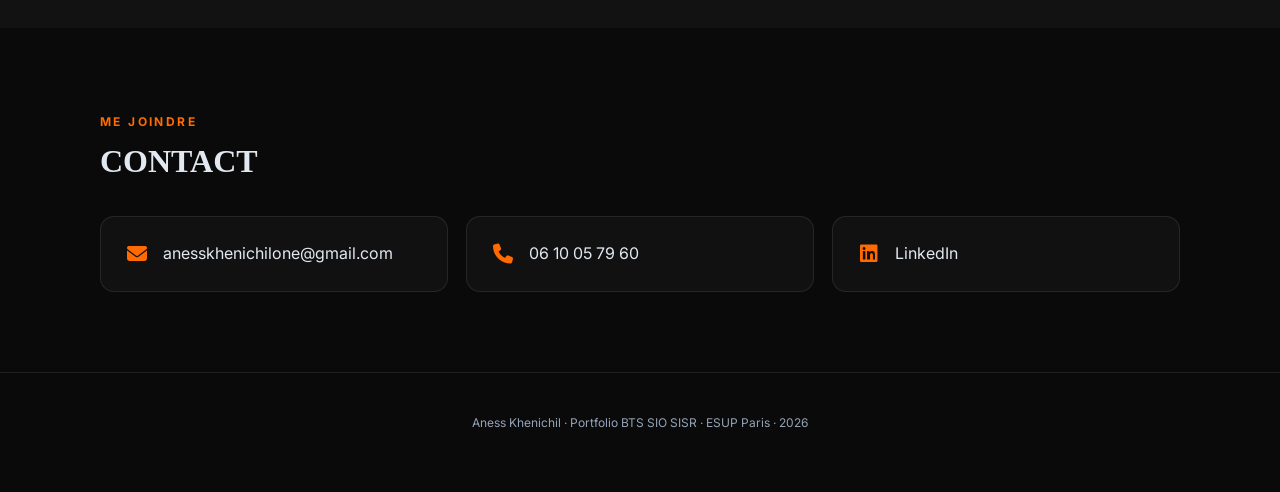
==== commit 4d7ee429: "Retrait des réalisations professionnelles de 1re année Seules les missions de l'alternance chez QSRP" ====
--- a/index.html
+++ b/index.html
@@ -646,60 +646,10 @@
             goals: "Rétablir rapidement le service pour l'utilisateur.",
             done: "Traitement des problèmes d'impression, des accès et partages SharePoint, des problèmes de stockage cloud, diagnostic et remplacement des écrans défectueux.",
             links: []
-        },
-        {
-            group: 'entreprise', title: 'Support de proximité et gestion des incidents via la plateforme ITSM GLPI',
-            period: '12/25 à 05/26', comps: ['C1', 'C2'],
-            techs: ['GLPI', 'Windows', 'Support niveau 1'],
-            summary: "Prise en charge des demandes des utilisateurs, diagnostic et résolution des incidents, suivi dans GLPI.",
-            context: "En entreprise (1re année) : support informatique des collaborateurs.",
-            goals: "Traiter les incidents et demandes dans les délais et en garder une trace exploitable.",
-            done: "Qualification et suivi des tickets, intervention sur les postes, escalade si besoin, clôture avec compte rendu.",
-            links: []
-        },
-        {
-            group: 'entreprise', title: "Intégration et configuration réseau d'une solution d'impression partagée",
-            period: '01/26', comps: ['C1', 'C5'],
-            techs: ['Imprimante réseau', 'TCP/IP', 'Partage d’imprimante'],
-            summary: "Installation d'une imprimante réseau et mise à disposition pour les postes des utilisateurs.",
-            context: "En entreprise (1re année) : ajout ou remplacement d'un équipement d'impression partagé.",
-            goals: "Rendre l'imprimante accessible à tous les postes concernés.",
-            done: "Attribution d'une adresse IP, déploiement sur les postes, tests d'impression avec les utilisateurs, mise à jour de l'inventaire.",
-            links: []
-        },
-        {
-            group: 'entreprise', title: 'Participation à un audit de vulnérabilités et vérification de la politique de sécurité du parc',
-            period: '03/26', comps: ['C1', 'C5', 'C6'],
-            techs: ['Audit de sécurité', 'Politique de sécurité'],
-            summary: "Contribution à l'identification des vulnérabilités du parc et au contrôle du respect de la politique de sécurité.",
-            context: "En entreprise (1re année) : audit de sécurité du parc informatique.",
-            goals: "Repérer les failles et les écarts à la politique de sécurité, proposer des corrections.",
-            done: "Vérification des postes et des comptes, relevé des écarts, participation aux recommandations.",
-            links: []
-        },
-        {
-            group: 'entreprise', title: 'Mise à jour des antivirus du parc',
-            period: '02/26', comps: ['C1', 'C5'],
-            techs: ['Antivirus', 'Gestion de parc'],
-            summary: "Contrôle et mise à jour des solutions antivirus sur les postes de travail.",
-            context: "En entreprise (1re année) : maintien en condition de sécurité du parc.",
-            goals: "Garantir que tous les postes disposent d'une protection à jour.",
-            done: "Vérification de l'état des antivirus, déploiement des mises à jour, contrôle de la conformité des postes.",
-            links: []
-        },
-        {
-            group: 'entreprise', title: 'Vérification des rapports de sauvegarde quotidiens',
-            period: '03/26', comps: ['C1'],
-            techs: ['Sauvegardes'],
-            summary: "Contrôle quotidien des rapports de sauvegarde et signalement des échecs.",
-            context: "En entreprise (1re année) : continuité de service et protection des données.",
-            goals: "S'assurer que les sauvegardes sont réalisées et exploitables.",
-            done: "Lecture des rapports, identification des tâches en échec, remontée et suivi des anomalies.",
-            links: []
         }
     ];
 
-    const GROUPS = { formation: 'Réalisations en cours de formation', entreprise: 'Réalisations en milieu professionnel · 1re année', alternance: 'Réalisations en milieu professionnel · 2e année · Alternance chez QSRP' };
+    const GROUPS = { formation: 'Réalisations en cours de formation', alternance: 'Réalisations en milieu professionnel · Alternance chez QSRP' };
     const byId = Object.fromEntries(COMPETENCES.map(c => [c.id, c]));
     const esc = s => String(s).replace(/[&<>"']/g, ch => ({ '&': '&amp;', '<': '&lt;', '>': '&gt;', '"': '&quot;', "'": '&#39;' }[ch]));
     let activeFilter = 'all';
@@ -737,7 +687,7 @@
         ).join('');
         return `<article class="card real" data-comps="${r.comps.join(' ')}" id="real-${idx}">
             <div class="real-top">
-                <span class="tag"><i class="fas ${r.group === 'formation' ? 'fa-graduation-cap' : 'fa-building'}"></i> ${r.group === 'formation' ? 'Formation' : r.group === 'alternance' ? 'Alternance QSRP' : 'Entreprise · 1re année'}</span>
+                <span class="tag"><i class="fas ${r.group === 'formation' ? 'fa-graduation-cap' : 'fa-building'}"></i> ${r.group === 'formation' ? 'Formation' : 'Alternance QSRP'}</span>
                 <span class="muted"><i class="far fa-calendar"></i> ${esc(r.period)}</span>
             </div>
             <h3>${esc(r.title)}</h3>
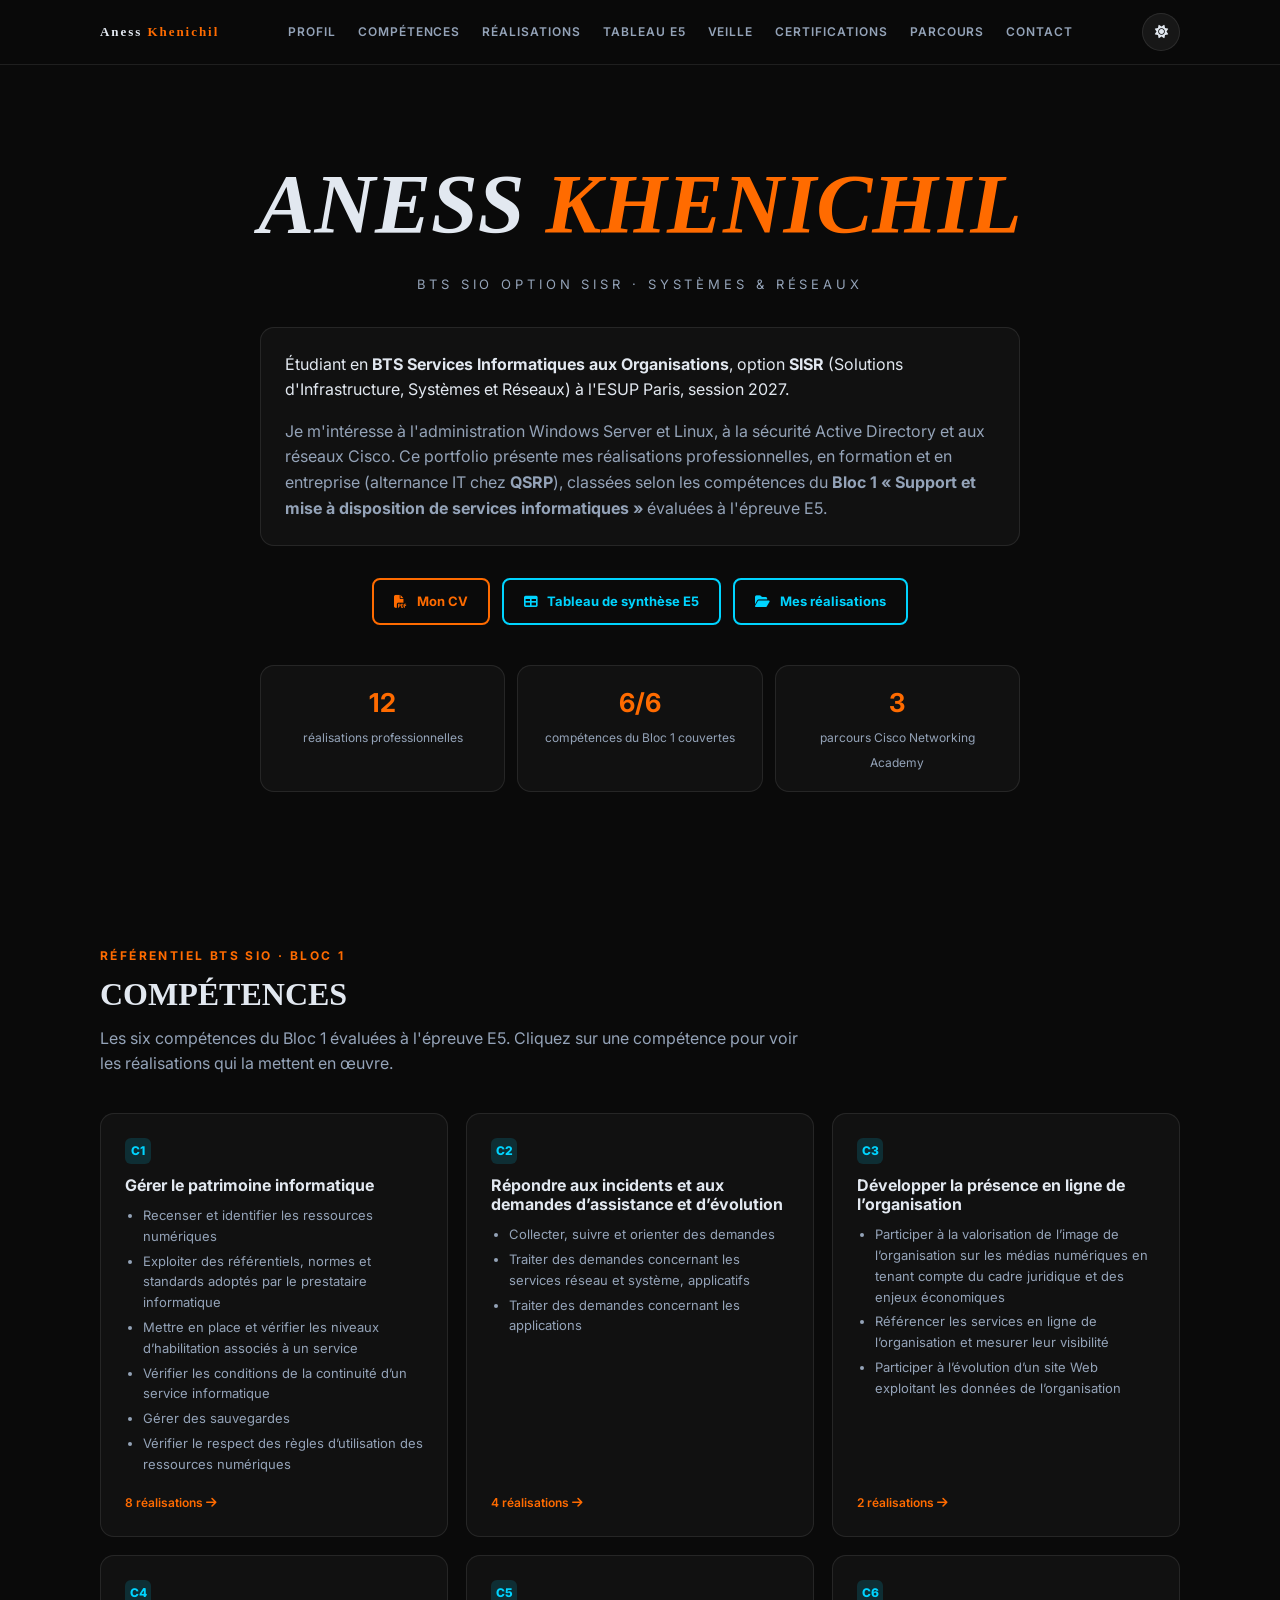
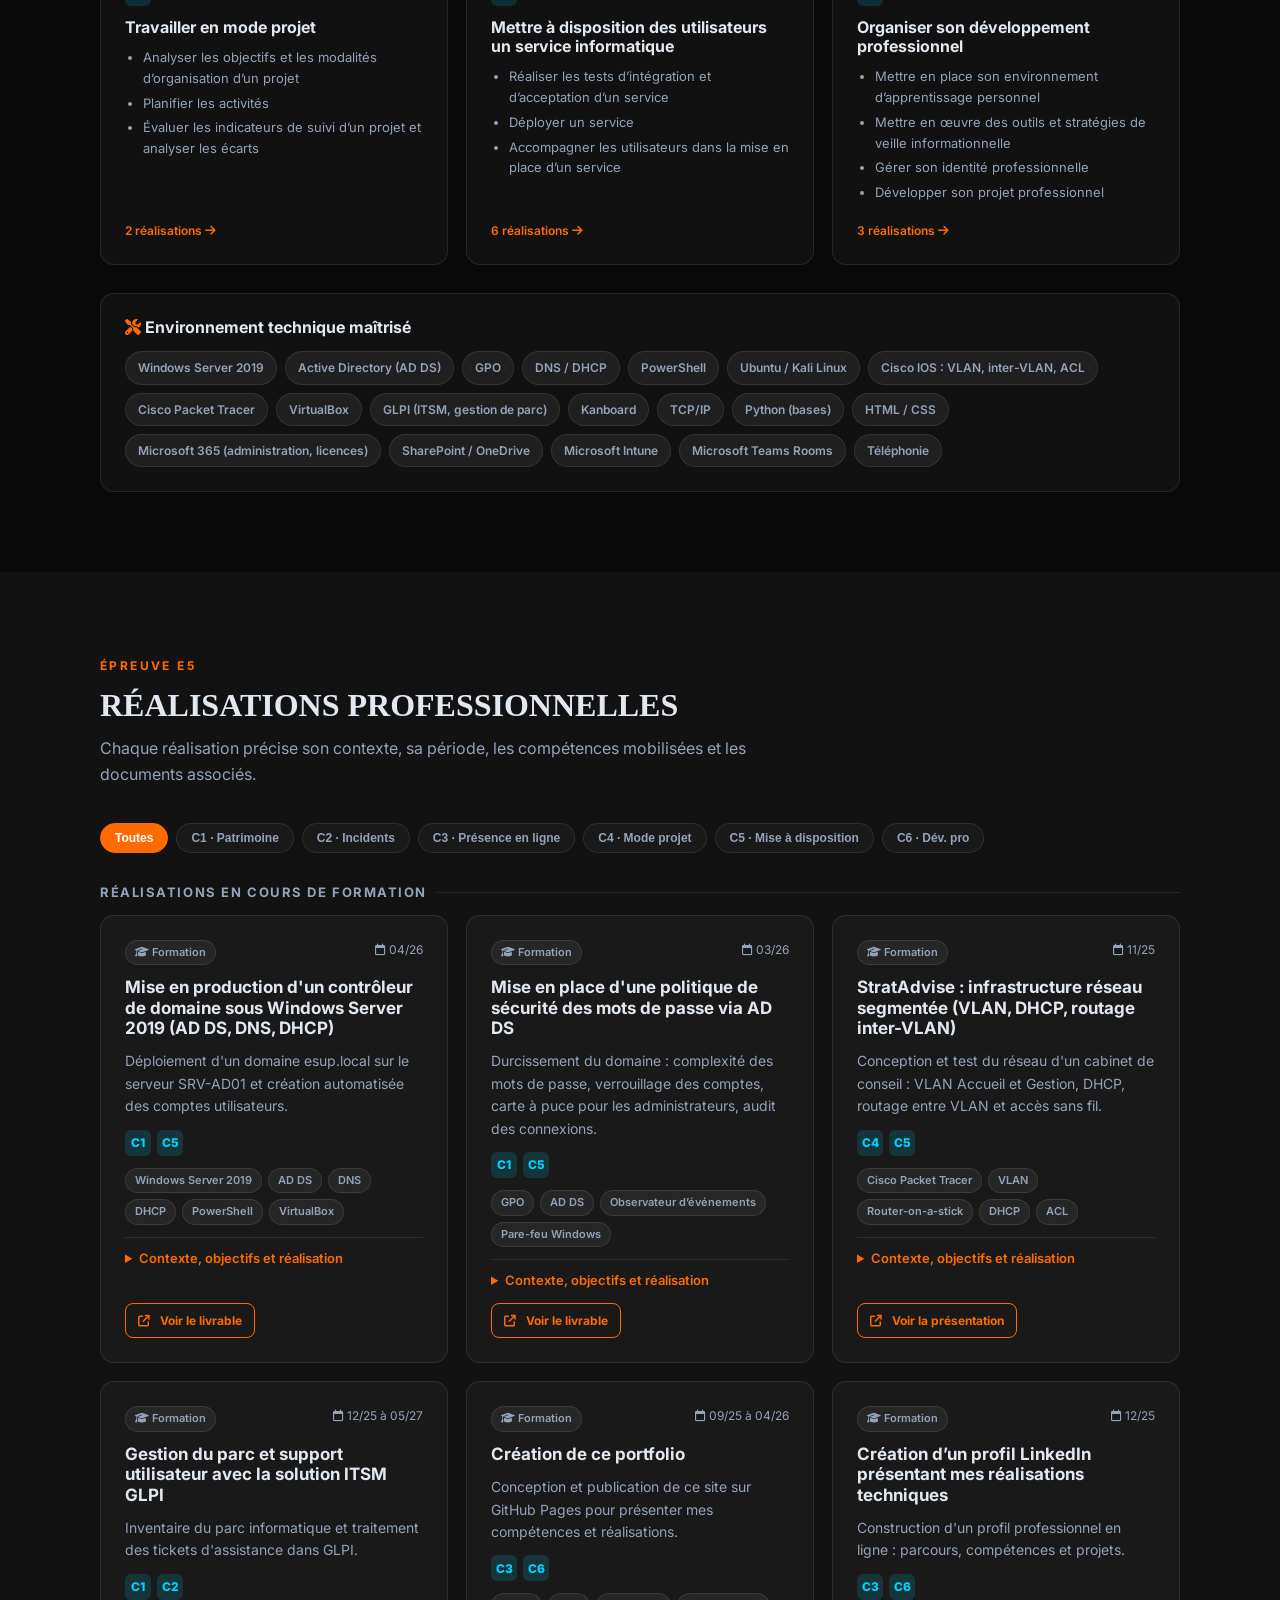
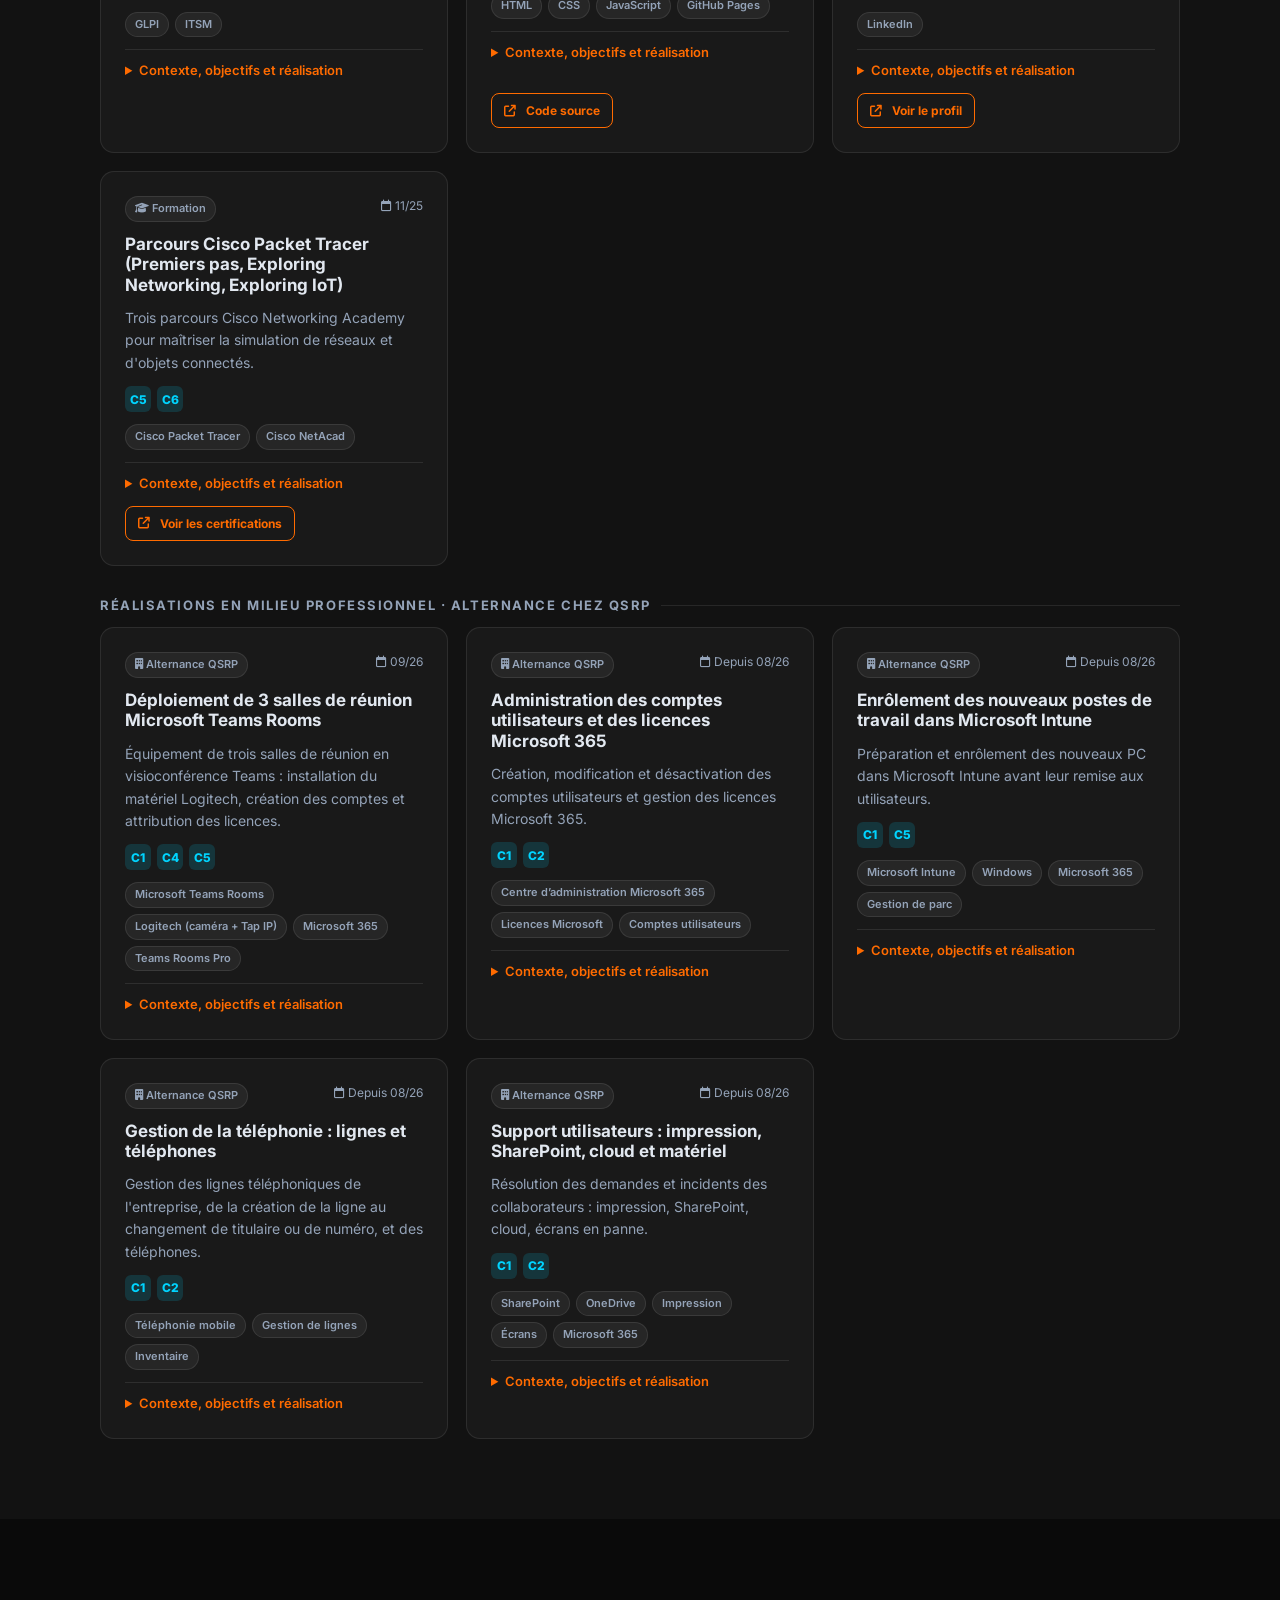
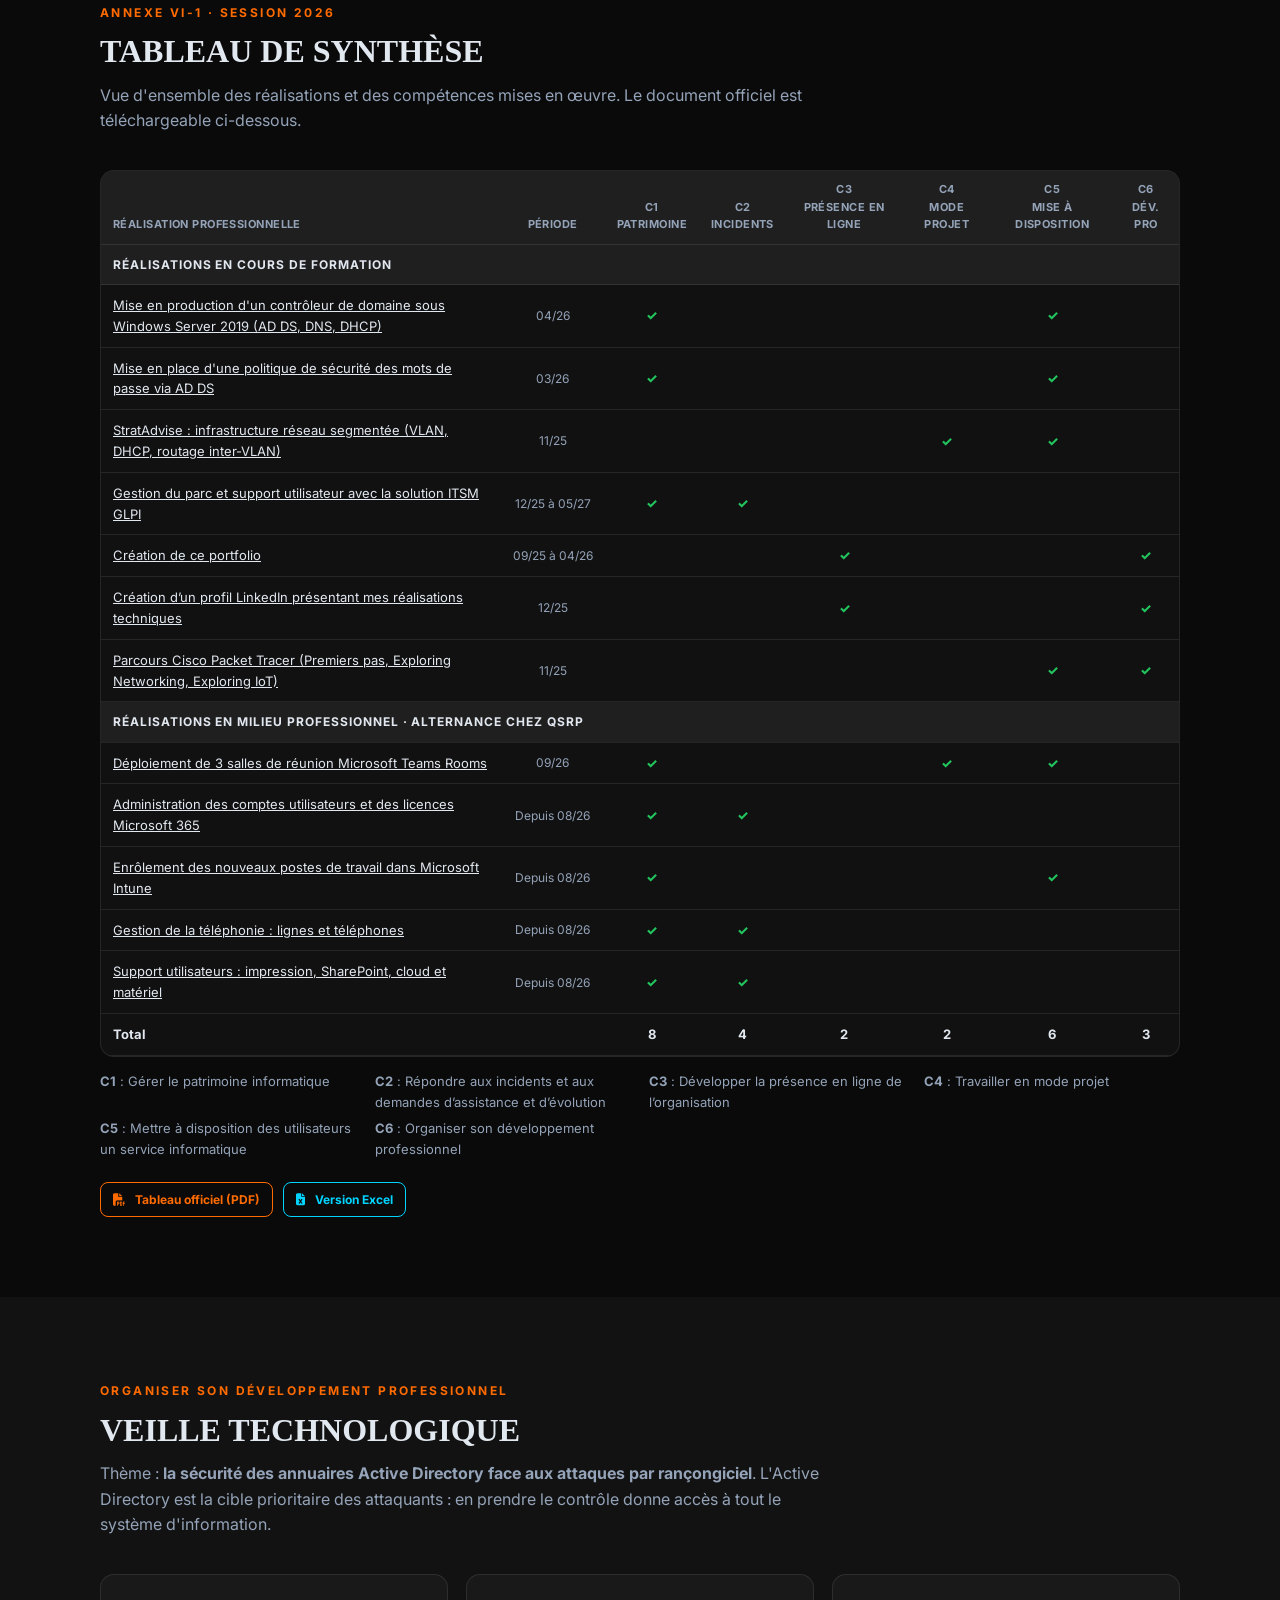
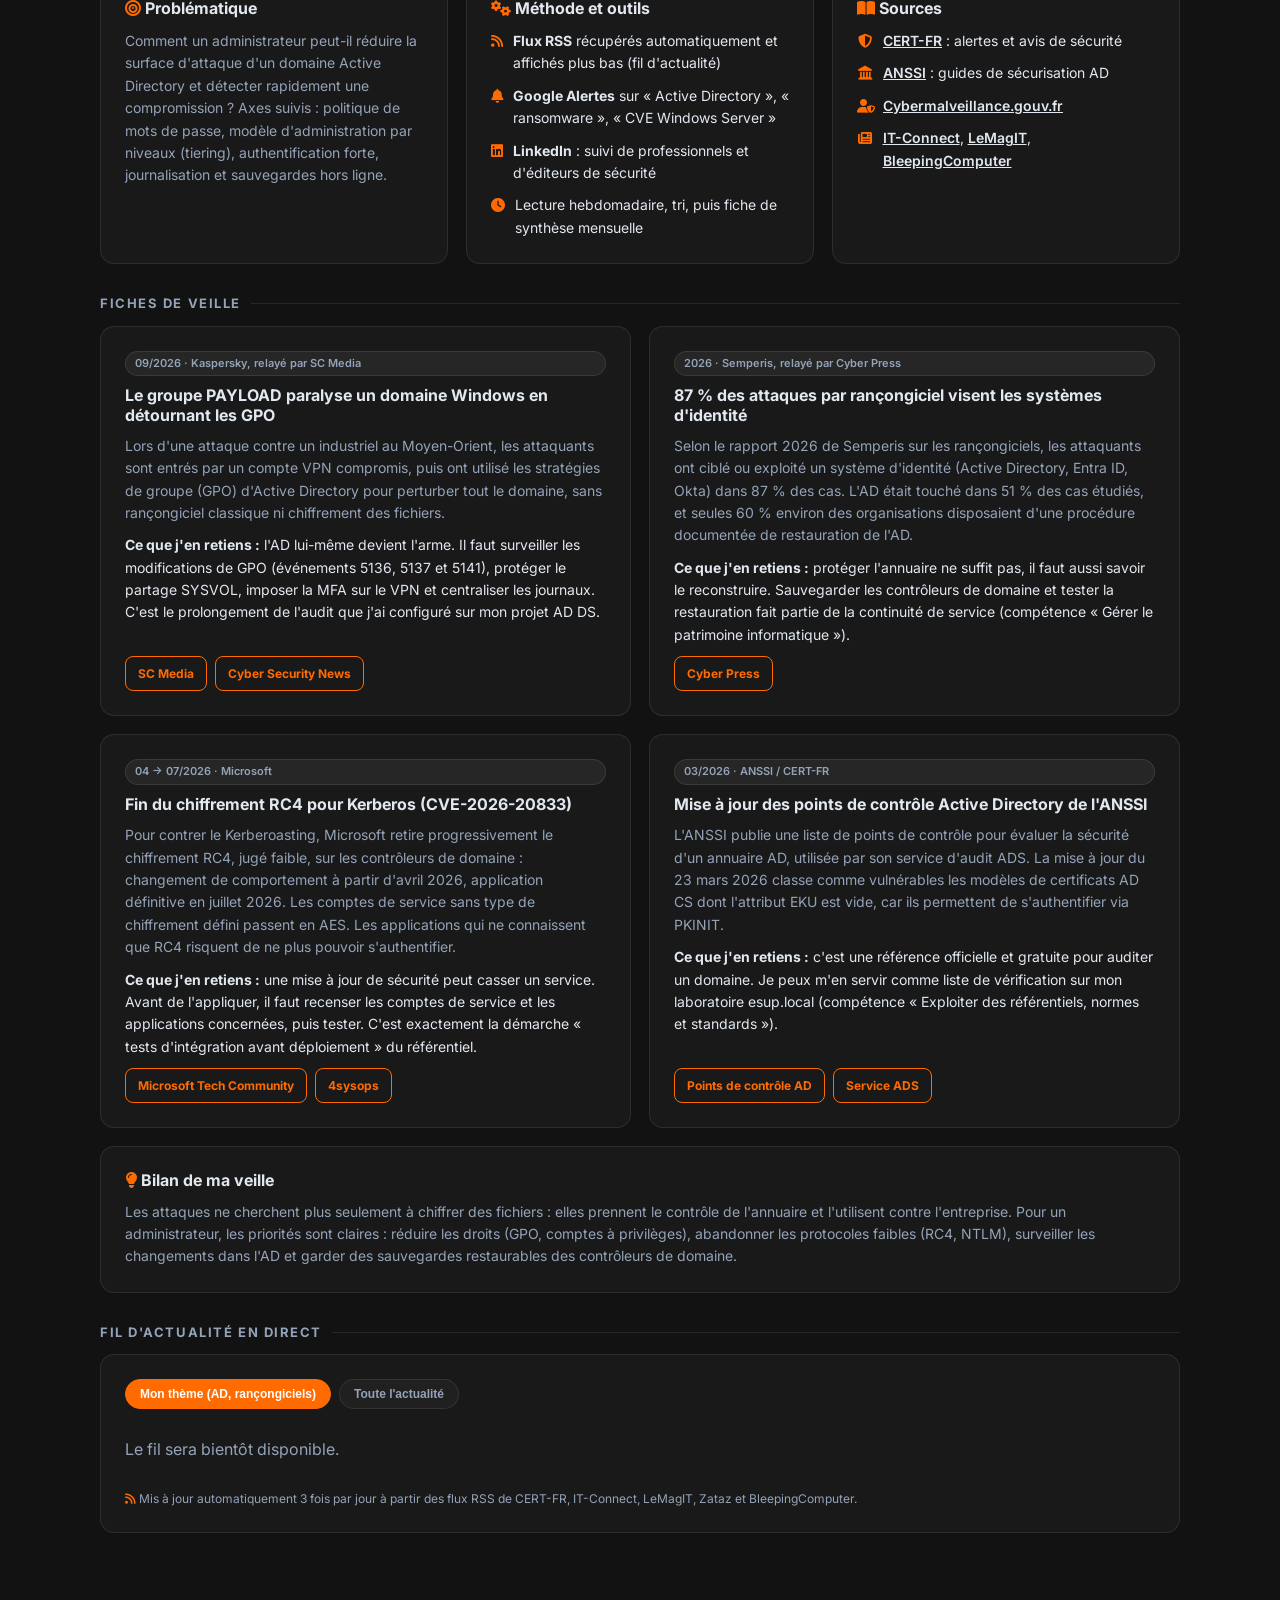
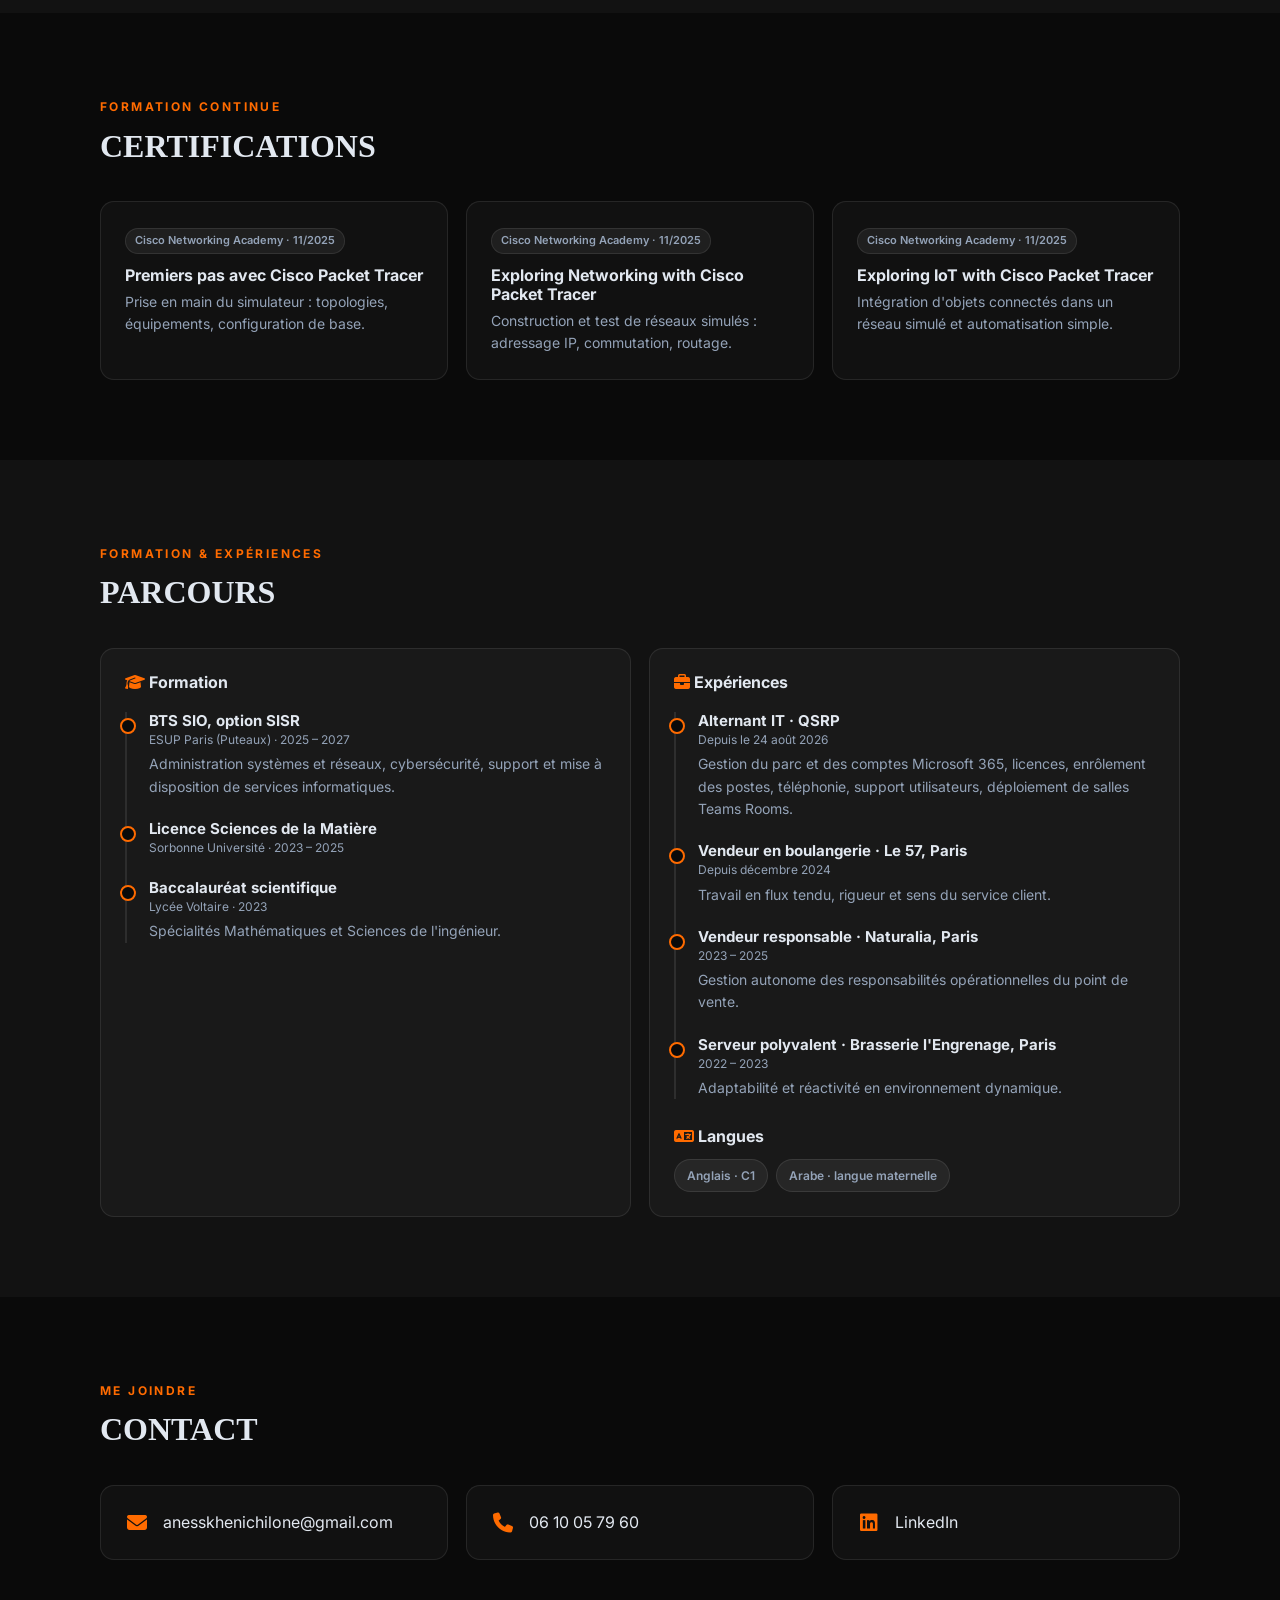
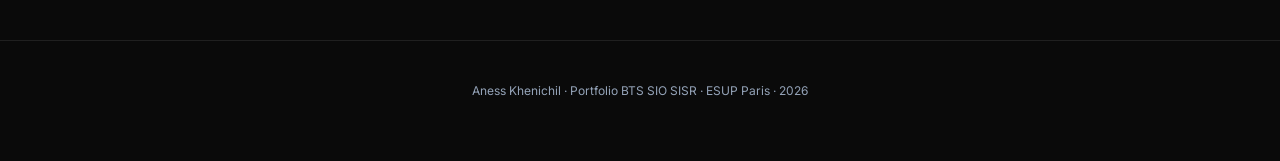
==== commit 26ec17a5: "Veille technologique : fiches de synthèse et fil RSS automatique - 4 fiches de veille sourcées (PAYL" ====
--- a/index.html
+++ b/index.html
@@ -181,6 +181,17 @@
         .source-list li { display: flex; gap: 10px; align-items: flex-start; font-size: 14px; }
         .source-list i { color: var(--accent); margin-top: 4px; width: 16px; text-align: center; }
         .source-list a { font-weight: 600; }
+        .fiche { display: flex; flex-direction: column; gap: 10px; }
+        .fiche h3 { font-size: 16px; }
+        .fiche p { margin: 0; font-size: 14px; }
+        .fiche .links { display: flex; gap: 8px; flex-wrap: wrap; margin-top: auto; }
+        .feed { list-style: none; margin: 0; padding: 0; display: grid; gap: 2px; }
+        .feed li { padding: 12px 0; border-bottom: 1px solid var(--border); }
+        .feed li:last-child { border-bottom: 0; }
+        .feed .meta { display: flex; gap: 8px; align-items: center; font-size: 12px; color: var(--muted); margin-bottom: 4px; }
+        .feed a { font-weight: 600; text-decoration: none; }
+        .feed a:hover { color: var(--accent); }
+        .feed p { margin: 4px 0 0; font-size: 13px; color: var(--muted); }
 
         /* Timeline */
         .timeline { border-left: 2px solid var(--border); padding-left: 22px; display: grid; gap: 22px; }
@@ -197,6 +208,18 @@
         .contact-grid i { font-size: 20px; color: var(--accent); width: 24px; text-align: center; }
 
         footer { text-align: center; padding: 40px 0 60px; font-size: 12px; color: var(--muted); border-top: 1px solid var(--border); }
+
+
+        /* Fenêtre d'aperçu (CV, PDF, livrables) */
+        .viewer { position: fixed; inset: 0; z-index: 200; display: none; align-items: center; justify-content: center; padding: 24px; background: rgba(0, 0, 0, .75); backdrop-filter: blur(4px); }
+        .viewer.open { display: flex; }
+        .viewer-box { width: min(1200px, 100%); height: min(92vh, 100%); display: flex; flex-direction: column; background: var(--bg); border: 1px solid var(--border); border-radius: 14px; overflow: hidden; box-shadow: 0 30px 80px rgba(0,0,0,.5); animation: pop .2s ease-out; }
+        @keyframes pop { from { opacity: 0; transform: scale(.97); } to { opacity: 1; transform: none; } }
+        .viewer-bar { display: flex; align-items: center; gap: 10px; padding: 10px 12px 10px 18px; border-bottom: 1px solid var(--border); background: var(--surface-2); }
+        .viewer-bar h3 { flex: 1; font-size: 14px; white-space: nowrap; overflow: hidden; text-overflow: ellipsis; }
+        .viewer iframe { flex: 1; width: 100%; border: 0; background: #fff; }
+        body.no-scroll { overflow: hidden; }
+        @media (max-width: 700px) { .viewer { padding: 0; } .viewer-box { height: 100%; border-radius: 0; } .viewer-bar .label { display: none; } }
 
         @media print {
             .nav, .filters, .icon-btn, .hero .actions { display: none !important; }
@@ -348,7 +371,7 @@
                 <div class="card">
                     <h3 style="font-size:16px; margin-bottom:12px"><i class="fas fa-gears accent"></i> Méthode et outils</h3>
                     <ul class="source-list">
-                        <li><i class="fas fa-rss"></i><span><strong>Flux RSS</strong> regroupés dans un agrégateur (Feedly)</span></li>
+                        <li><i class="fas fa-rss"></i><span><strong>Flux RSS</strong> récupérés automatiquement et affichés plus bas (fil d'actualité)</span></li>
                         <li><i class="fas fa-bell"></i><span><strong>Google Alertes</strong> sur « Active Directory », « ransomware », « CVE Windows Server »</span></li>
                         <li><i class="fab fa-linkedin"></i><span><strong>LinkedIn</strong> : suivi de professionnels et d'éditeurs de sécurité</span></li>
                         <li><i class="fas fa-clock"></i><span>Lecture hebdomadaire, tri, puis fiche de synthèse mensuelle</span></li>
@@ -364,15 +387,71 @@
                     </ul>
                 </div>
             </div>
-            <!--
-                Ajouter ici les fiches de veille (3 à 5 minimum), sur ce modèle :
-                <div class="card">
-                    <span class="tag">MM/AAAA · Source</span>
-                    <h3>Titre de l'article</h3>
-                    <p>Résumé en 3 lignes + ce que j'en retiens pour mon métier.</p>
-                    <a href="URL" target="_blank">Lire l'article</a>
+
+            <h3 class="group-title">Fiches de veille</h3>
+            <div class="grid" style="grid-template-columns: repeat(auto-fit, minmax(min(420px, 100%), 1fr))">
+                <article class="card fiche">
+                    <span class="tag">09/2026 · Kaspersky, relayé par SC Media</span>
+                    <h3>Le groupe PAYLOAD paralyse un domaine Windows en détournant les GPO</h3>
+                    <p class="muted">Lors d'une attaque contre un industriel au Moyen-Orient, les attaquants sont entrés par un compte VPN compromis, puis ont utilisé les stratégies de groupe (GPO) d'Active Directory pour perturber tout le domaine, sans rançongiciel classique ni chiffrement des fichiers.</p>
+                    <p><strong>Ce que j'en retiens :</strong> l'AD lui-même devient l'arme. Il faut surveiller les modifications de GPO (événements 5136, 5137 et 5141), protéger le partage SYSVOL, imposer la MFA sur le VPN et centraliser les journaux. C'est le prolongement de l'audit que j'ai configuré sur mon projet AD DS.</p>
+                    <div class="links">
+                        <a class="btn sm" href="https://www.scworld.com/brief/ransomware-group-payload-weaponizes-microsoft-active-directory-for-disruption" target="_blank" rel="noopener">SC Media</a>
+                        <a class="btn sm" href="https://cybersecuritynews.com/payload-ransomware-hijacks-active-directory/" target="_blank" rel="noopener">Cyber Security News</a>
+                    </div>
+                </article>
+                <article class="card fiche">
+                    <span class="tag">2026 · Semperis, relayé par Cyber Press</span>
+                    <h3>87 % des attaques par rançongiciel visent les systèmes d'identité</h3>
+                    <p class="muted">Selon le rapport 2026 de Semperis sur les rançongiciels, les attaquants ont ciblé ou exploité un système d'identité (Active Directory, Entra ID, Okta) dans 87 % des cas. L'AD était touché dans 51 % des cas étudiés, et seules 60 % environ des organisations disposaient d'une procédure documentée de restauration de l'AD.</p>
+                    <p><strong>Ce que j'en retiens :</strong> protéger l'annuaire ne suffit pas, il faut aussi savoir le reconstruire. Sauvegarder les contrôleurs de domaine et tester la restauration fait partie de la continuité de service (compétence « Gérer le patrimoine informatique »).</p>
+                    <div class="links">
+                        <a class="btn sm" href="https://cyberpress.org/ransomware-targets-identity-systems/" target="_blank" rel="noopener">Cyber Press</a>
+                    </div>
+                </article>
+                <article class="card fiche">
+                    <span class="tag">04 → 07/2026 · Microsoft</span>
+                    <h3>Fin du chiffrement RC4 pour Kerberos (CVE-2026-20833)</h3>
+                    <p class="muted">Pour contrer le Kerberoasting, Microsoft retire progressivement le chiffrement RC4, jugé faible, sur les contrôleurs de domaine : changement de comportement à partir d'avril 2026, application définitive en juillet 2026. Les comptes de service sans type de chiffrement défini passent en AES. Les applications qui ne connaissent que RC4 risquent de ne plus pouvoir s'authentifier.</p>
+                    <p><strong>Ce que j'en retiens :</strong> une mise à jour de sécurité peut casser un service. Avant de l'appliquer, il faut recenser les comptes de service et les applications concernées, puis tester. C'est exactement la démarche « tests d'intégration avant déploiement » du référentiel.</p>
+                    <div class="links">
+                        <a class="btn sm" href="https://techcommunity.microsoft.com/discussions/microsoft-security/kerberos-and-the-end-of-rc4-protocol-hardening-and-preparing-for-cve%E2%80%912026%E2%80%9120833/4502262" target="_blank" rel="noopener">Microsoft Tech Community</a>
+                        <a class="btn sm" href="https://4sysops.com/archives/windows-kerberos-rc4-deprecation-what-will-break-in-active-directory-and-how-to-fix-it/" target="_blank" rel="noopener">4sysops</a>
+                    </div>
+                </article>
+                <article class="card fiche">
+                    <span class="tag">03/2026 · ANSSI / CERT-FR</span>
+                    <h3>Mise à jour des points de contrôle Active Directory de l'ANSSI</h3>
+                    <p class="muted">L'ANSSI publie une liste de points de contrôle pour évaluer la sécurité d'un annuaire AD, utilisée par son service d'audit ADS. La mise à jour du 23 mars 2026 classe comme vulnérables les modèles de certificats AD CS dont l'attribut EKU est vide, car ils permettent de s'authentifier via PKINIT.</p>
+                    <p><strong>Ce que j'en retiens :</strong> c'est une référence officielle et gratuite pour auditer un domaine. Je peux m'en servir comme liste de vérification sur mon laboratoire esup.local (compétence « Exploiter des référentiels, normes et standards »).</p>
+                    <div class="links">
+                        <a class="btn sm" href="https://www.cert.ssi.gouv.fr/uploads/guide-ad.html" target="_blank" rel="noopener">Points de contrôle AD</a>
+                        <a class="btn sm" href="https://messervices.cyber.gouv.fr/services/ads" target="_blank" rel="noopener">Service ADS</a>
+                    </div>
+                </article>
+            </div>
+
+            <div class="card" style="margin-top:18px">
+                <h3 style="font-size:16px; margin-bottom:10px"><i class="fas fa-lightbulb accent"></i> Bilan de ma veille</h3>
+                <p class="muted" style="margin:0; font-size:14px">
+                    Les attaques ne cherchent plus seulement à chiffrer des fichiers : elles prennent le contrôle de l'annuaire et l'utilisent contre l'entreprise.
+                    Pour un administrateur, les priorités sont claires : réduire les droits (GPO, comptes à privilèges), abandonner les protocoles faibles (RC4, NTLM),
+                    surveiller les changements dans l'AD et garder des sauvegardes restaurables des contrôleurs de domaine.
+                </p>
+            </div>
+
+            <h3 class="group-title">Fil d'actualité en direct</h3>
+            <div class="card">
+                <div style="display:flex; flex-wrap:wrap; gap:10px; align-items:center; justify-content:space-between; margin-bottom:16px">
+                    <div class="filters" style="margin:0" id="feed-filters">
+                        <button class="chip active" data-feed="theme">Mon thème (AD, rançongiciels)</button>
+                        <button class="chip" data-feed="all">Toute l'actualité</button>
+                    </div>
+                    <span class="muted" style="font-size:12px" id="feed-status"></span>
                 </div>
-            -->
+                <ul class="feed" id="feed-list"></ul>
+                <p class="muted" style="font-size:12px; margin:14px 0 0"><i class="fas fa-rss accent"></i> Mis à jour automatiquement 3 fois par jour à partir des flux RSS de CERT-FR, IT-Connect, LeMagIT, Zataz et BleepingComputer.</p>
+            </div>
         </div>
     </section>
 
@@ -484,6 +563,17 @@
     Aness Khenichil · Portfolio BTS SIO SISR · ESUP Paris · 2026
 </footer>
 
+<div class="viewer" id="viewer" role="dialog" aria-modal="true" aria-labelledby="viewer-title">
+    <div class="viewer-box">
+        <div class="viewer-bar">
+            <h3 id="viewer-title"></h3>
+            <a class="btn sm" id="viewer-newtab" target="_blank" rel="noopener"><i class="fas fa-up-right-from-square"></i> <span class="label">Nouvel onglet</span></a>
+            <button class="icon-btn" id="viewer-close" aria-label="Fermer"><i class="fas fa-xmark"></i></button>
+        </div>
+        <iframe id="viewer-frame" title="Aperçu du document"></iframe>
+    </div>
+</div>
+
 <script>
     // Les 6 compétences du Bloc 1 (référentiel BTS SIO)
     const COMPETENCES = [
@@ -768,6 +858,75 @@
     const navLinks = document.getElementById('nav-links');
     document.getElementById('menu-btn').addEventListener('click', () => navLinks.classList.toggle('open'));
     navLinks.querySelectorAll('a').forEach(a => a.addEventListener('click', () => navLinks.classList.remove('open')));
+    // Fil de veille : lit veille.json, mis à jour par GitHub Actions
+    (function () {
+        const list = document.getElementById('feed-list');
+        const status = document.getElementById('feed-status');
+        let items = [], mode = 'theme';
+        const fmt = d => d ? new Date(d).toLocaleDateString('fr-FR', { day: '2-digit', month: 'short', year: 'numeric' }) : '';
+        function render() {
+            const shown = (mode === 'theme' ? items.filter(i => i.theme) : items).slice(0, 12);
+            list.innerHTML = shown.length ? shown.map(i => `<li>
+                <div class="meta"><span class="tag">${esc(i.source)}</span><span>${fmt(i.date)}</span></div>
+                <a href="${esc(i.link)}" target="_blank" rel="noopener">${esc(i.title)}</a>
+                ${i.summary ? `<p>${esc(i.summary)}</p>` : ''}
+            </li>`).join('') : `<li class="muted">${items.length ? 'Aucun article récent sur mon thème : voir « Toute l’actualité ».' : 'Le fil sera bientôt disponible.'}</li>`;
+        }
+        document.querySelectorAll('#feed-filters .chip').forEach(b => b.addEventListener('click', () => {
+            mode = b.dataset.feed;
+            document.querySelectorAll('#feed-filters .chip').forEach(c => c.classList.toggle('active', c === b));
+            render();
+        }));
+        fetch('veille.json', { cache: 'no-cache' })
+            .then(r => r.json())
+            .then(d => {
+                items = d.items || [];
+                if (d.updated) status.textContent = 'Dernière mise à jour : ' + new Date(d.updated).toLocaleString('fr-FR', { dateStyle: 'short', timeStyle: 'short' });
+                render();
+            })
+            .catch(() => { list.innerHTML = '<li class="muted">Fil indisponible pour le moment.</li>'; });
+    })();
+
+    // Ouvre les documents du site (CV, PDF, livrables) dans une fenêtre au lieu d'un nouvel onglet
+    (function () {
+        const viewer = document.getElementById('viewer');
+        const frame = document.getElementById('viewer-frame');
+        const title = document.getElementById('viewer-title');
+        const newTab = document.getElementById('viewer-newtab');
+        // Les navigateurs mobiles affichent mal les PDF dans une fenêtre : on les ouvre normalement
+        const mobile = matchMedia('(max-width: 700px), (pointer: coarse)').matches;
+
+        function open(url, label) {
+            title.textContent = label;
+            newTab.href = url;
+            frame.src = url;
+            viewer.classList.add('open');
+            document.body.classList.add('no-scroll');
+            document.getElementById('viewer-close').focus();
+        }
+        function close() {
+            viewer.classList.remove('open');
+            document.body.classList.remove('no-scroll');
+            frame.src = 'about:blank';
+        }
+
+        document.addEventListener('click', e => {
+            const a = e.target.closest('a[href]');
+            if (!a || a.closest('#viewer') || e.ctrlKey || e.metaKey || e.shiftKey) return;
+            const url = new URL(a.href, location.href);
+            if (url.origin !== location.origin) return;
+            const isPdf = /\.pdf$/i.test(url.pathname);
+            const isPage = /\.html$/i.test(url.pathname) && !/index\.html$/i.test(url.pathname);
+            if (!isPdf && !isPage) return;
+            if (isPdf && mobile) return;
+            e.preventDefault();
+            const card = a.closest('.real');
+            open(url.href, (card && card.querySelector('h3').textContent) || a.textContent.trim() || 'Document');
+        });
+        document.getElementById('viewer-close').addEventListener('click', close);
+        viewer.addEventListener('click', e => { if (e.target === viewer) close(); });
+        document.addEventListener('keydown', e => { if (e.key === 'Escape' && viewer.classList.contains('open')) close(); });
+    })();
 </script>
 </body>
 </html>
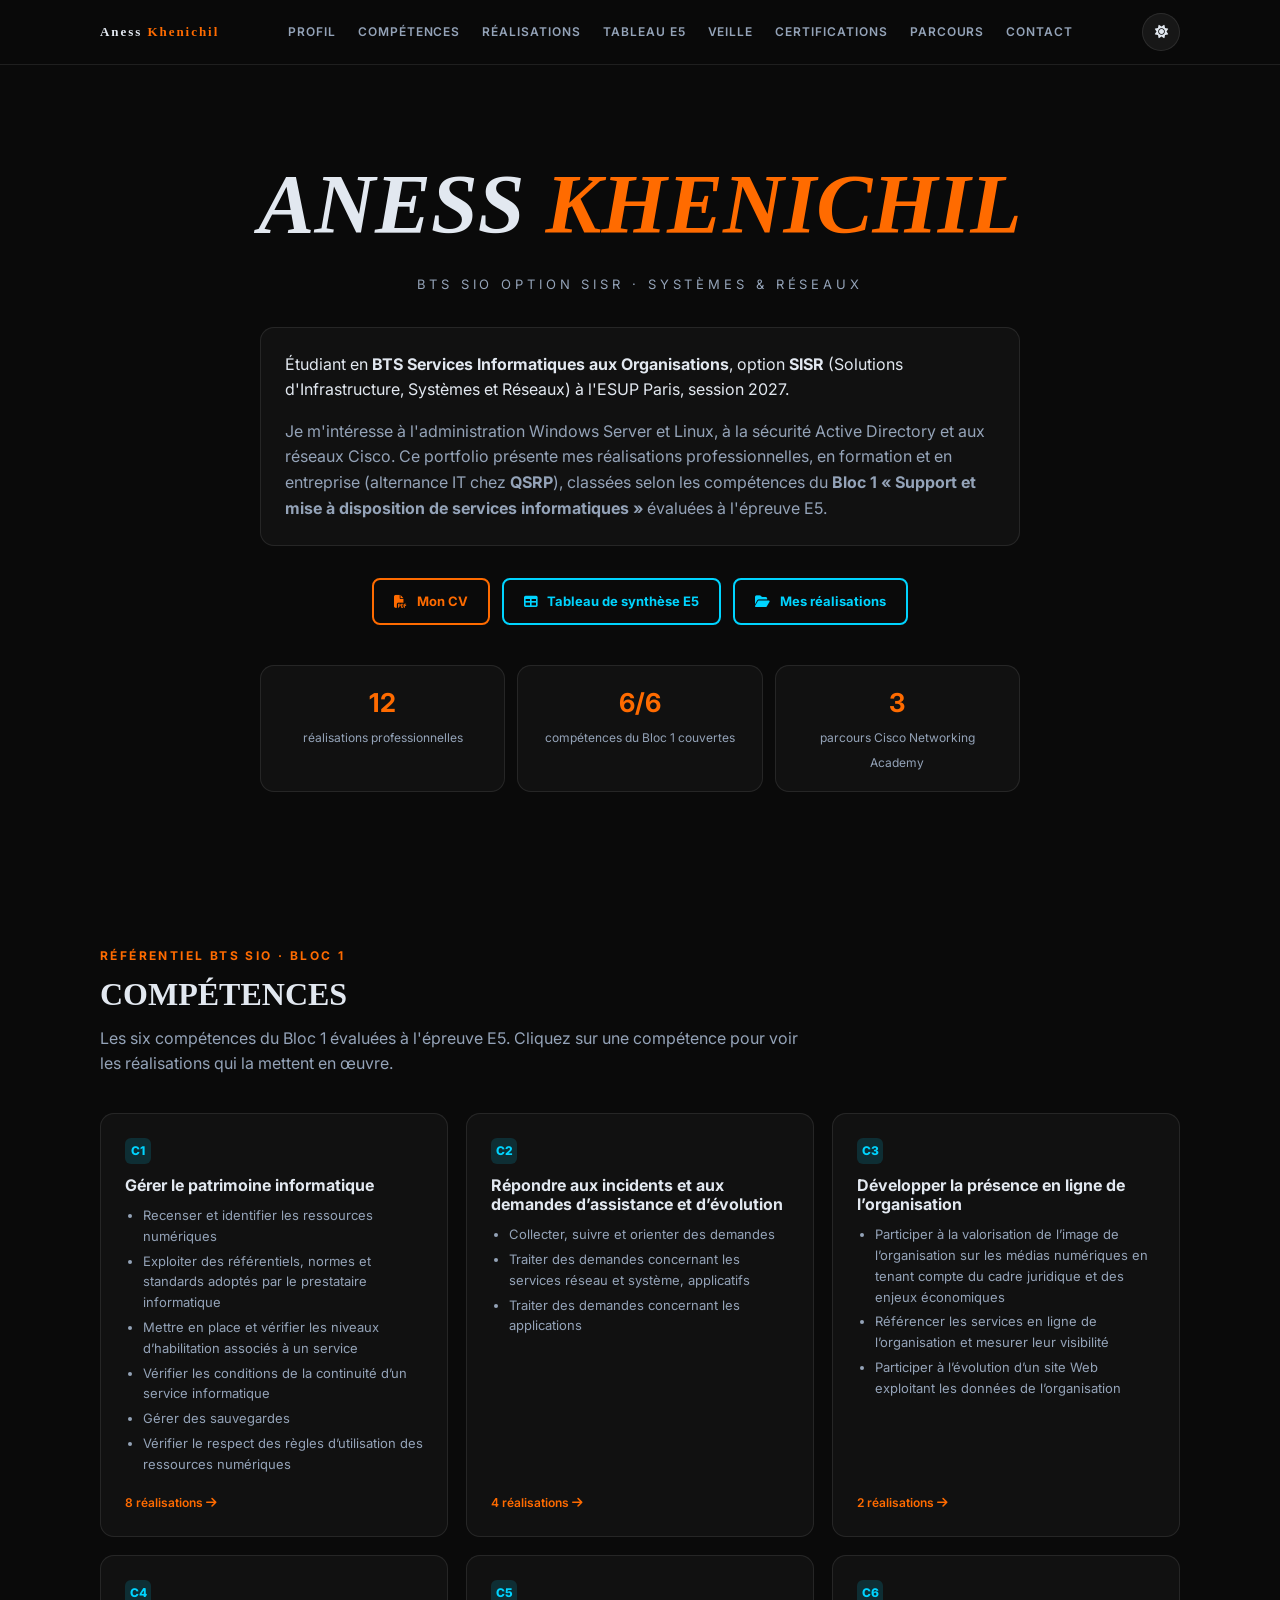
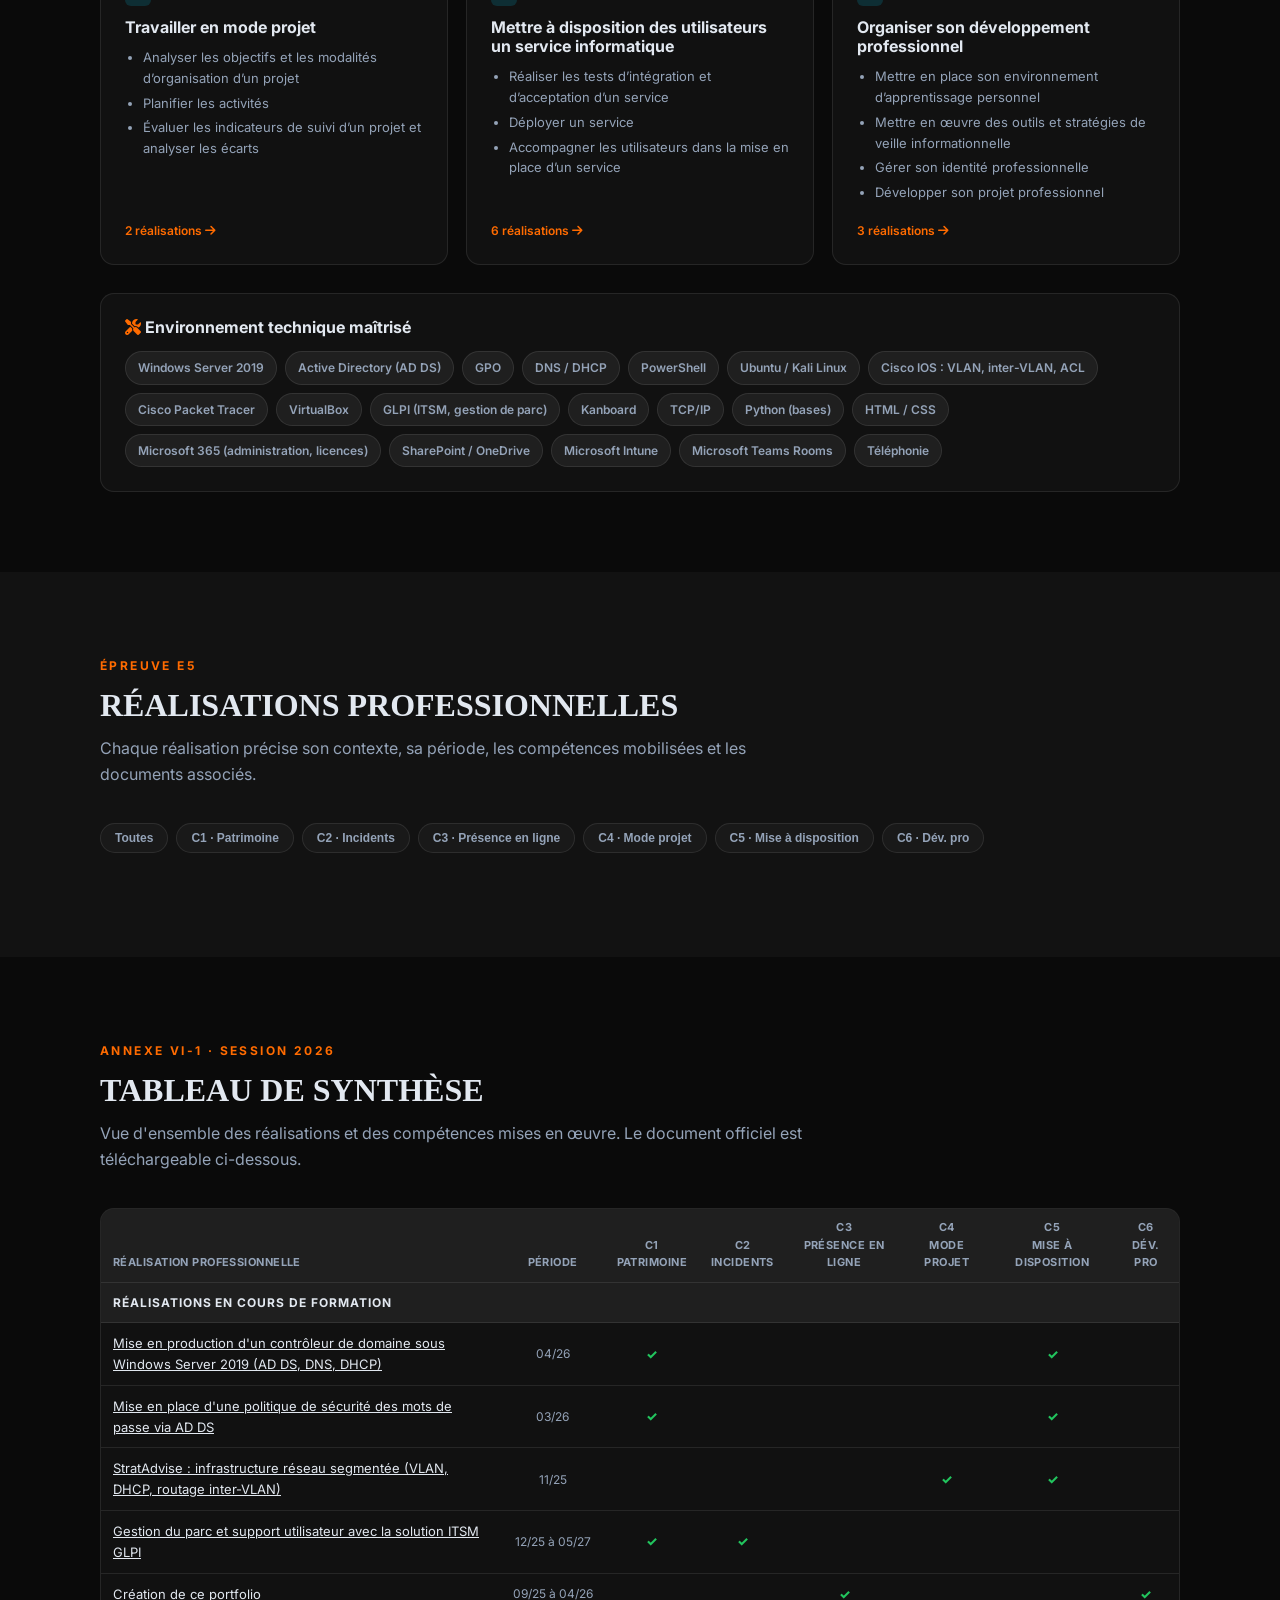
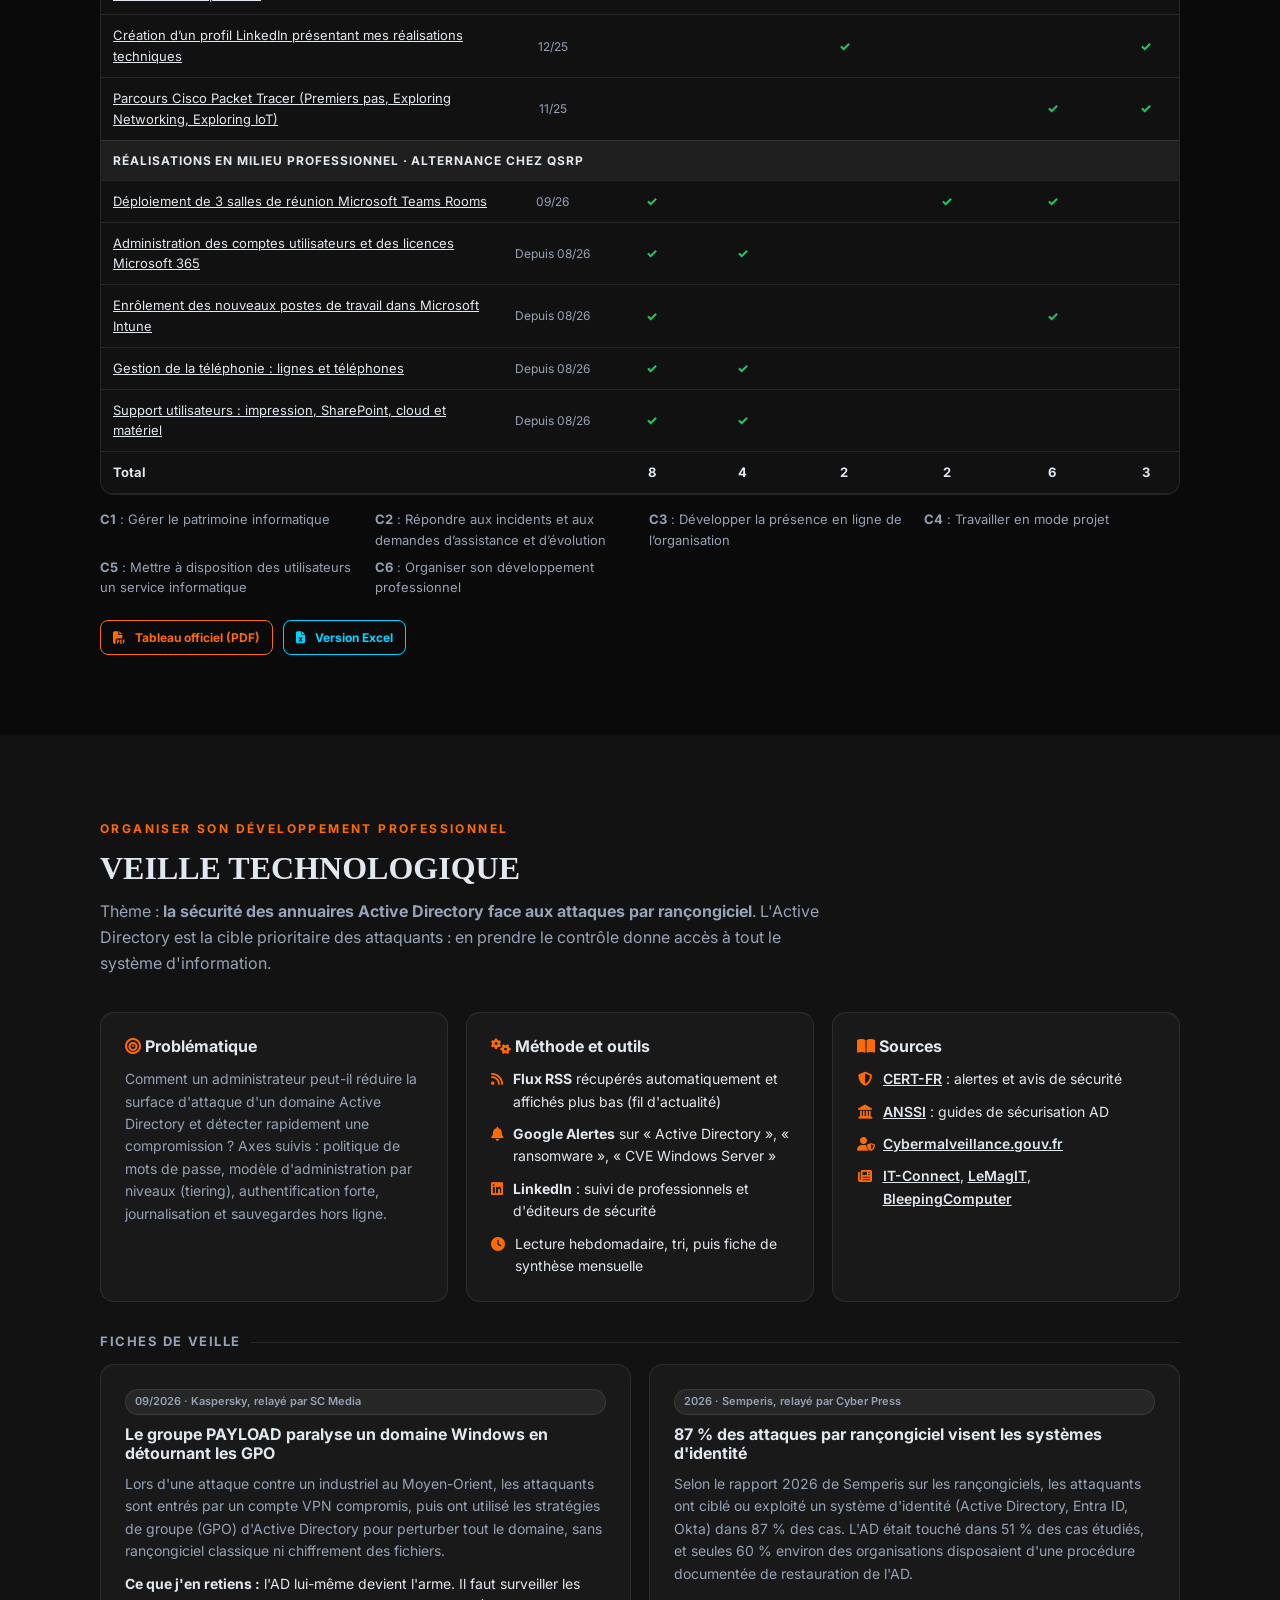
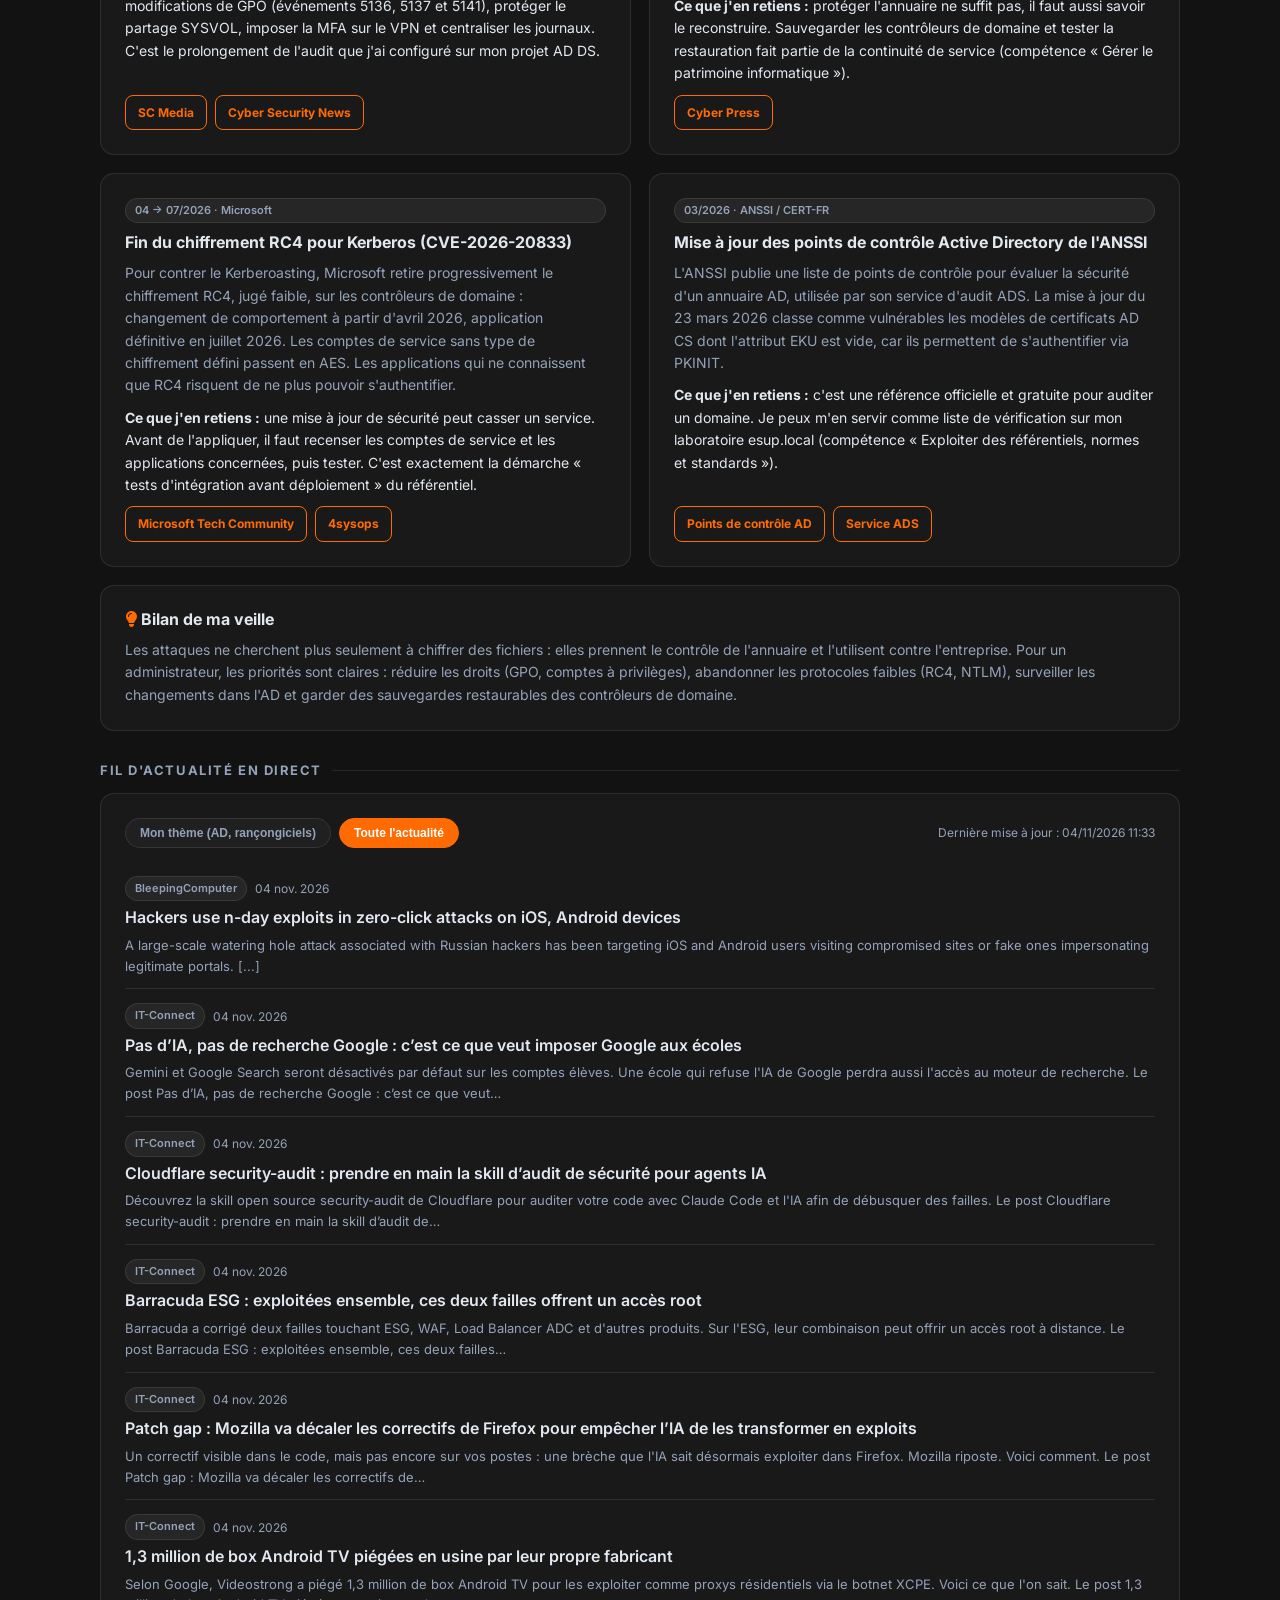
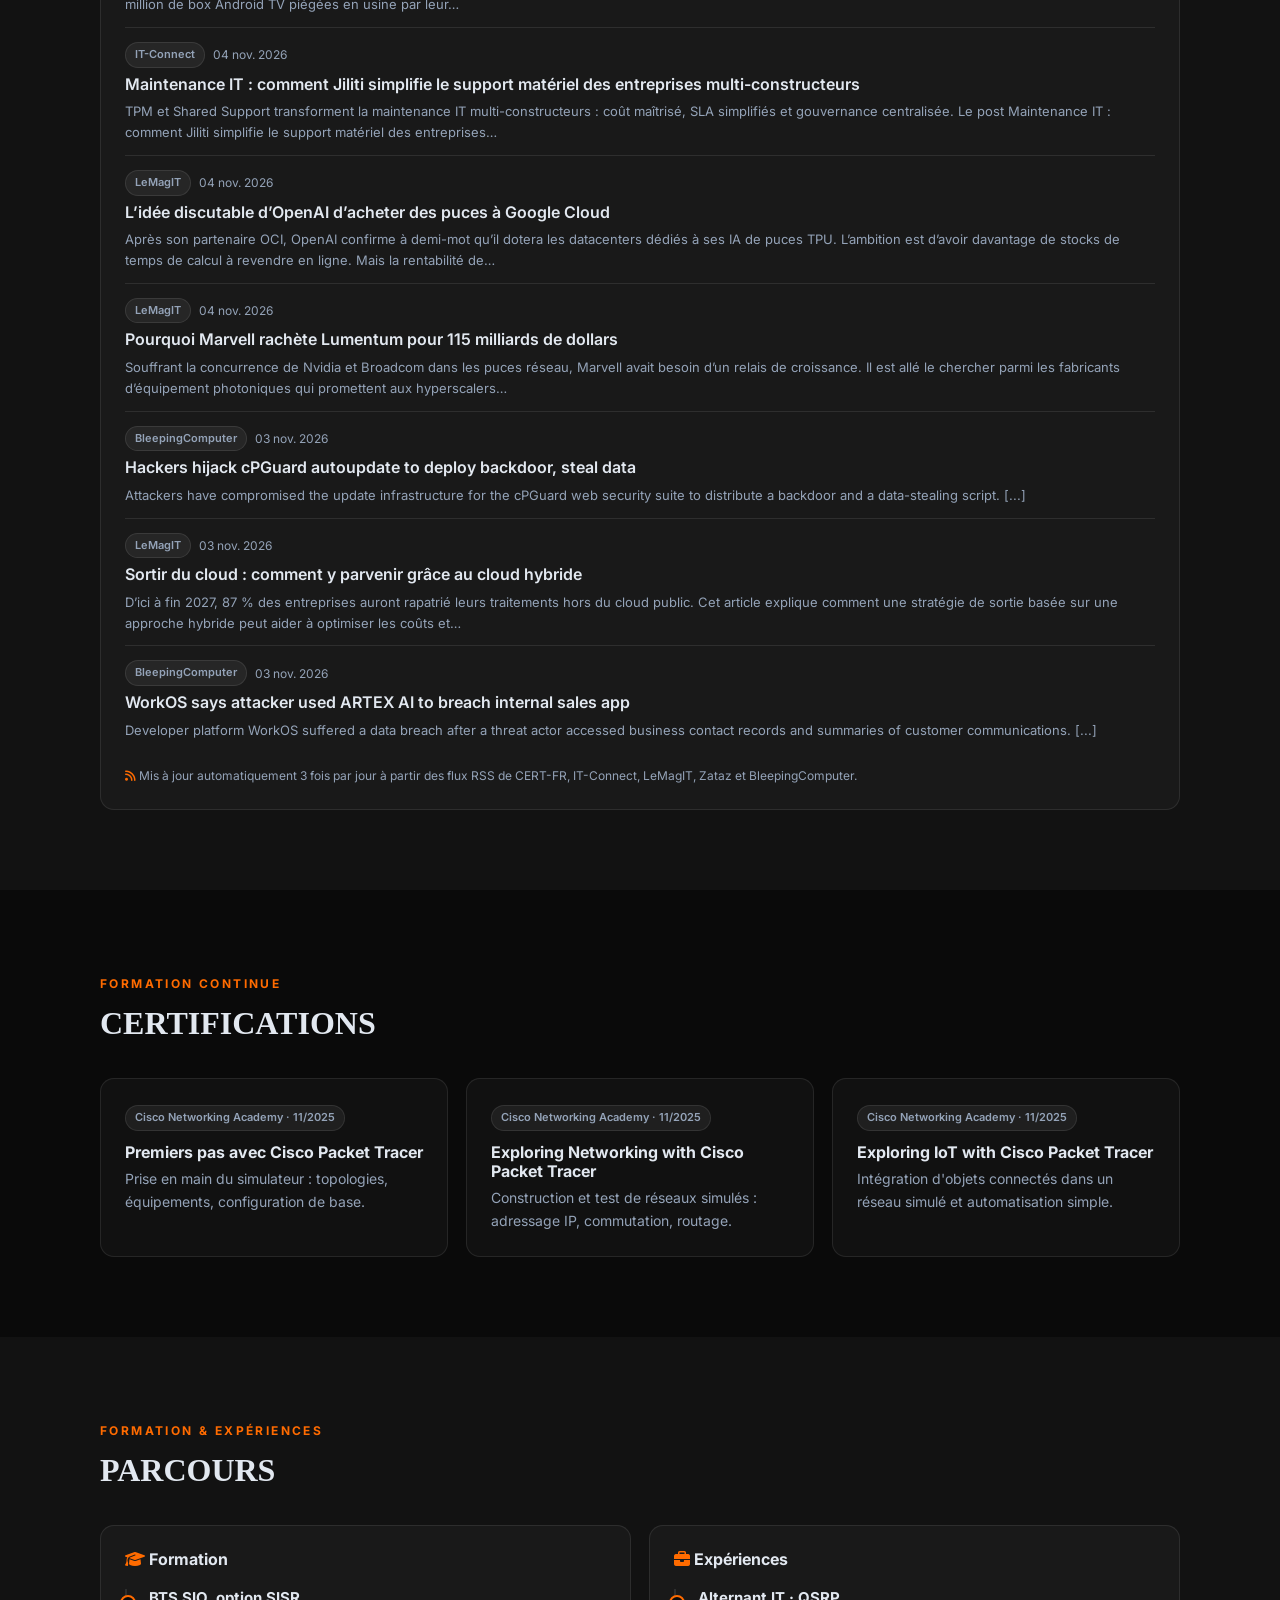
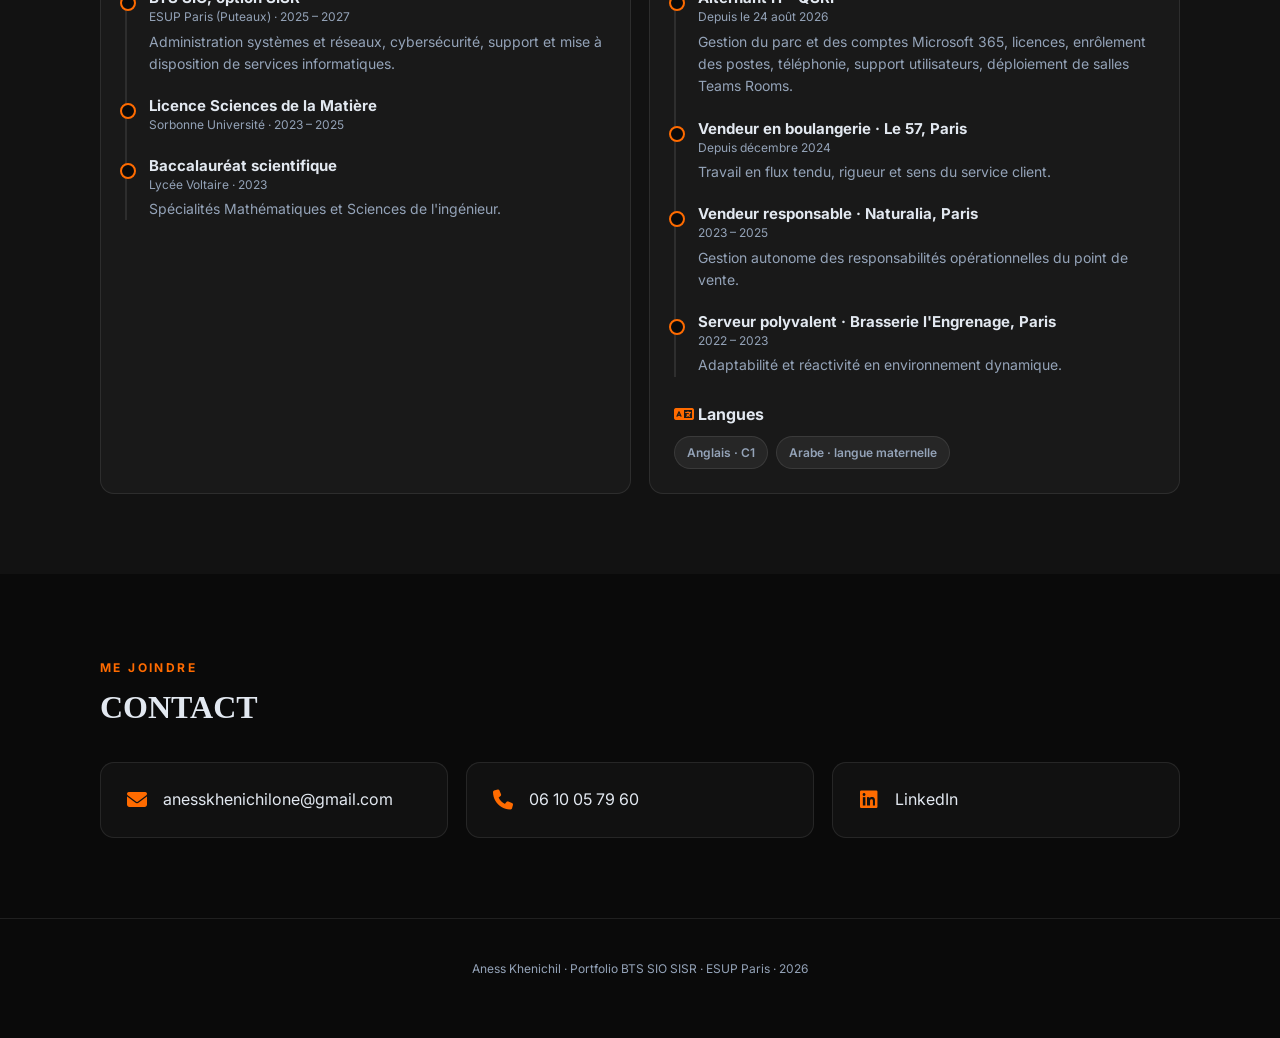
==== commit eea6d2a0: "Veille : affiche toute l'actualité quand le thème a peu d'articles Co-Authored-By: Claude Opus 5.5 <" ====
--- a/index.html
+++ b/index.html
@@ -881,6 +881,8 @@
             .then(r => r.json())
             .then(d => {
                 items = d.items || [];
+                // Peu d'articles sur le thème en ce moment : on affiche toute l'actualité
+                if (items.filter(i => i.theme).length < 3) document.querySelector('[data-feed=all]').click();
                 if (d.updated) status.textContent = 'Dernière mise à jour : ' + new Date(d.updated).toLocaleString('fr-FR', { dateStyle: 'short', timeStyle: 'short' });
                 render();
             })
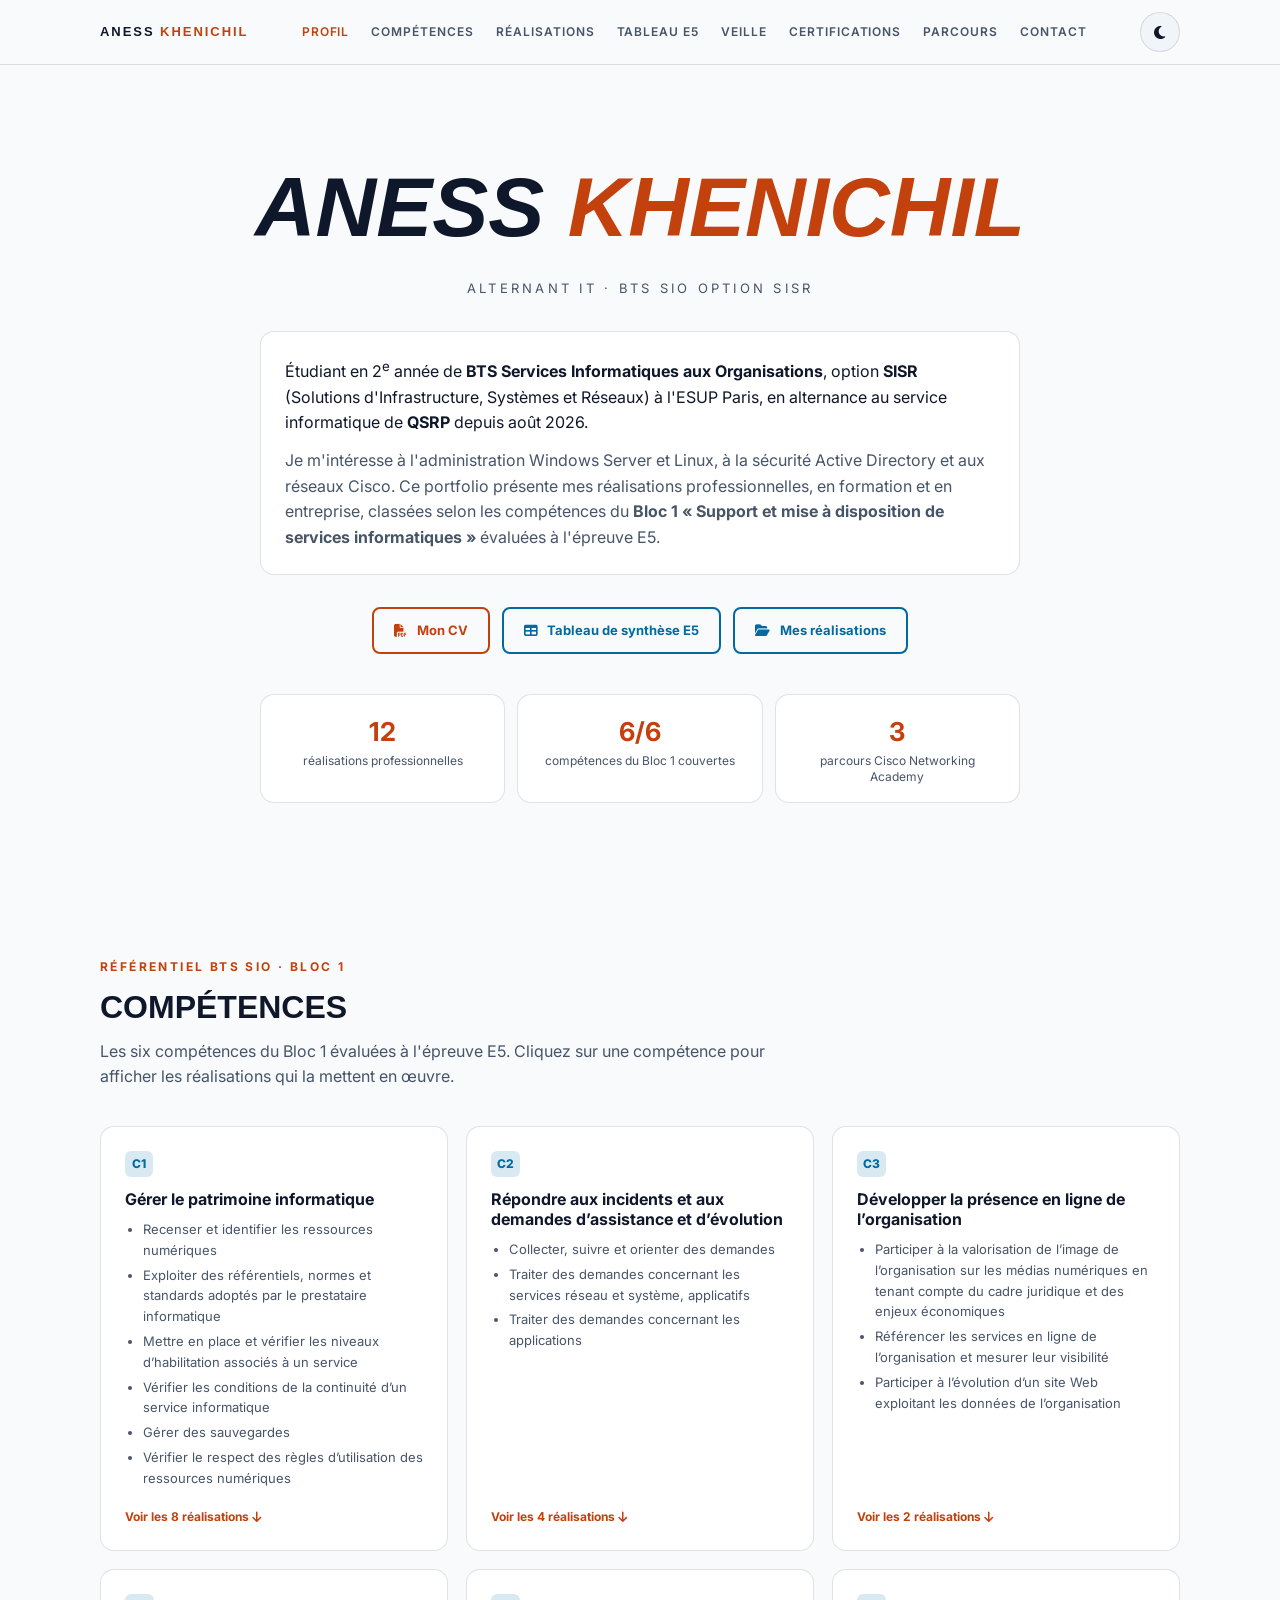
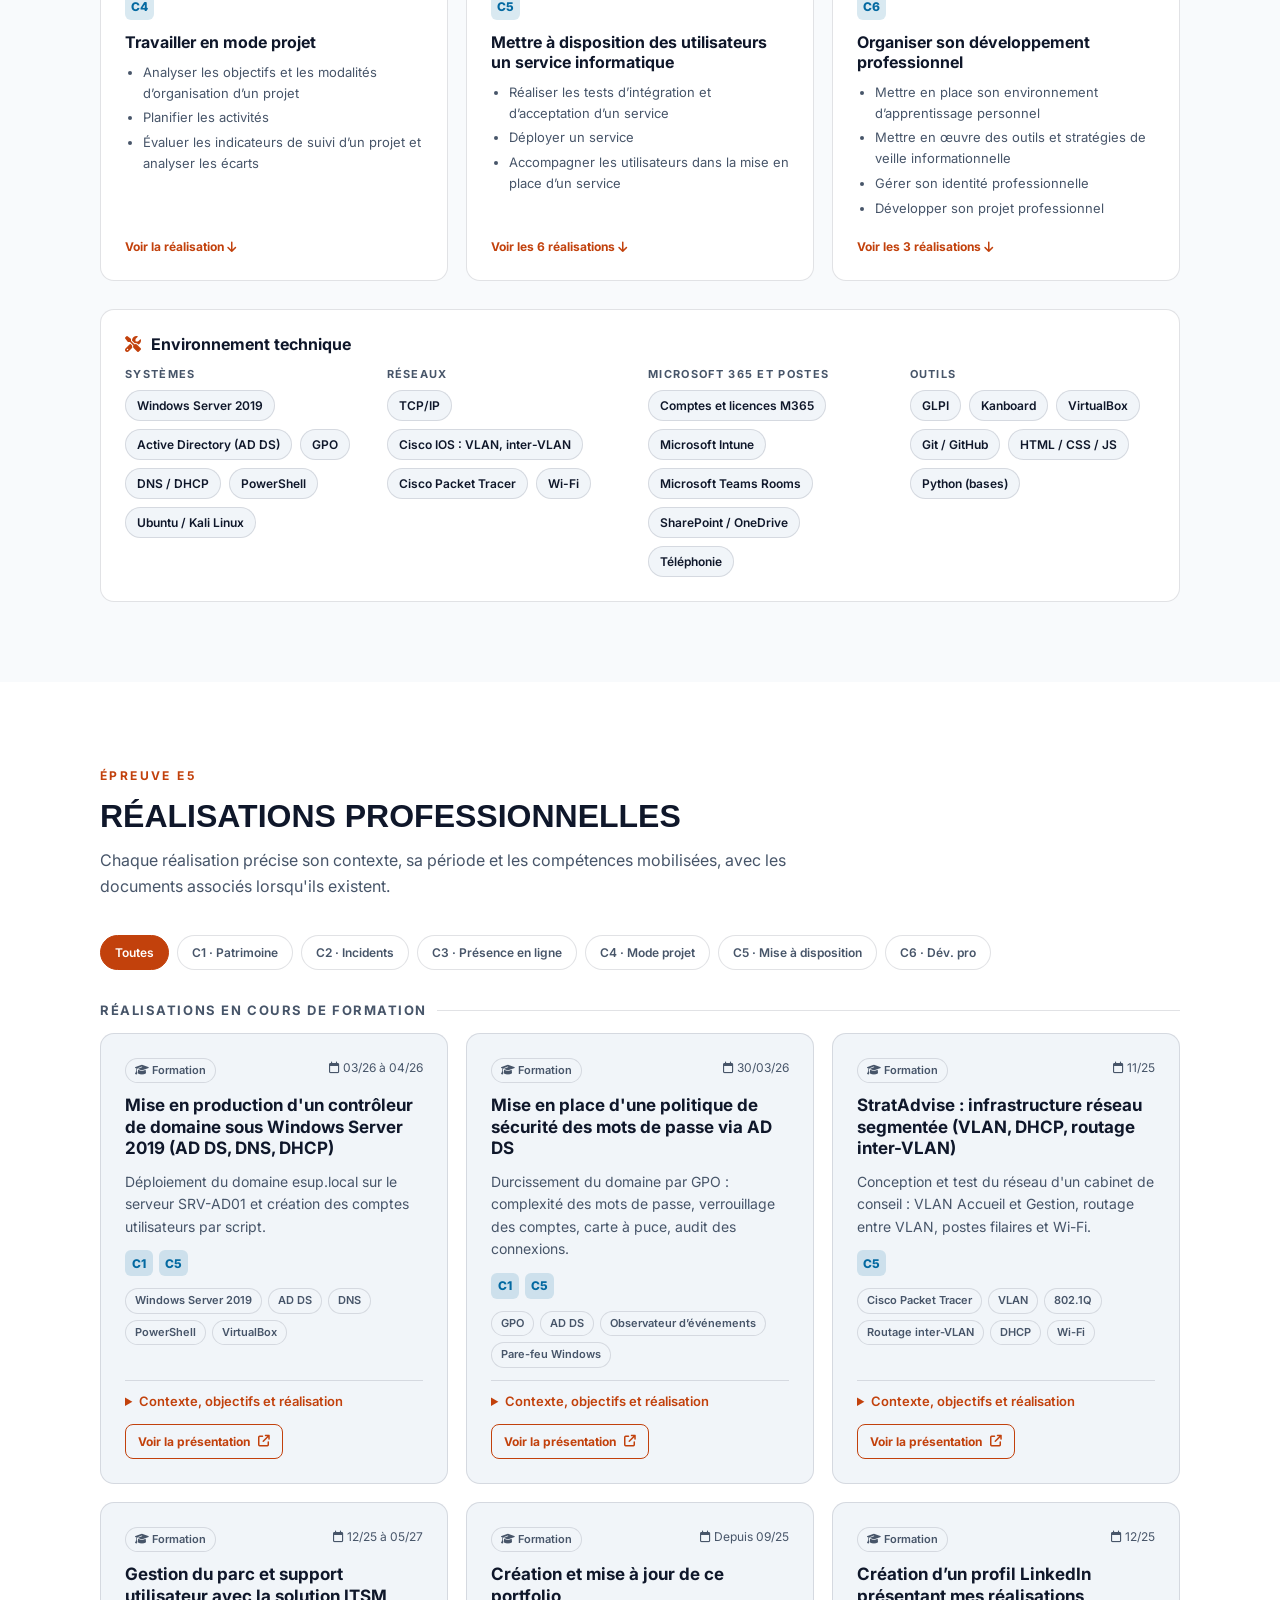
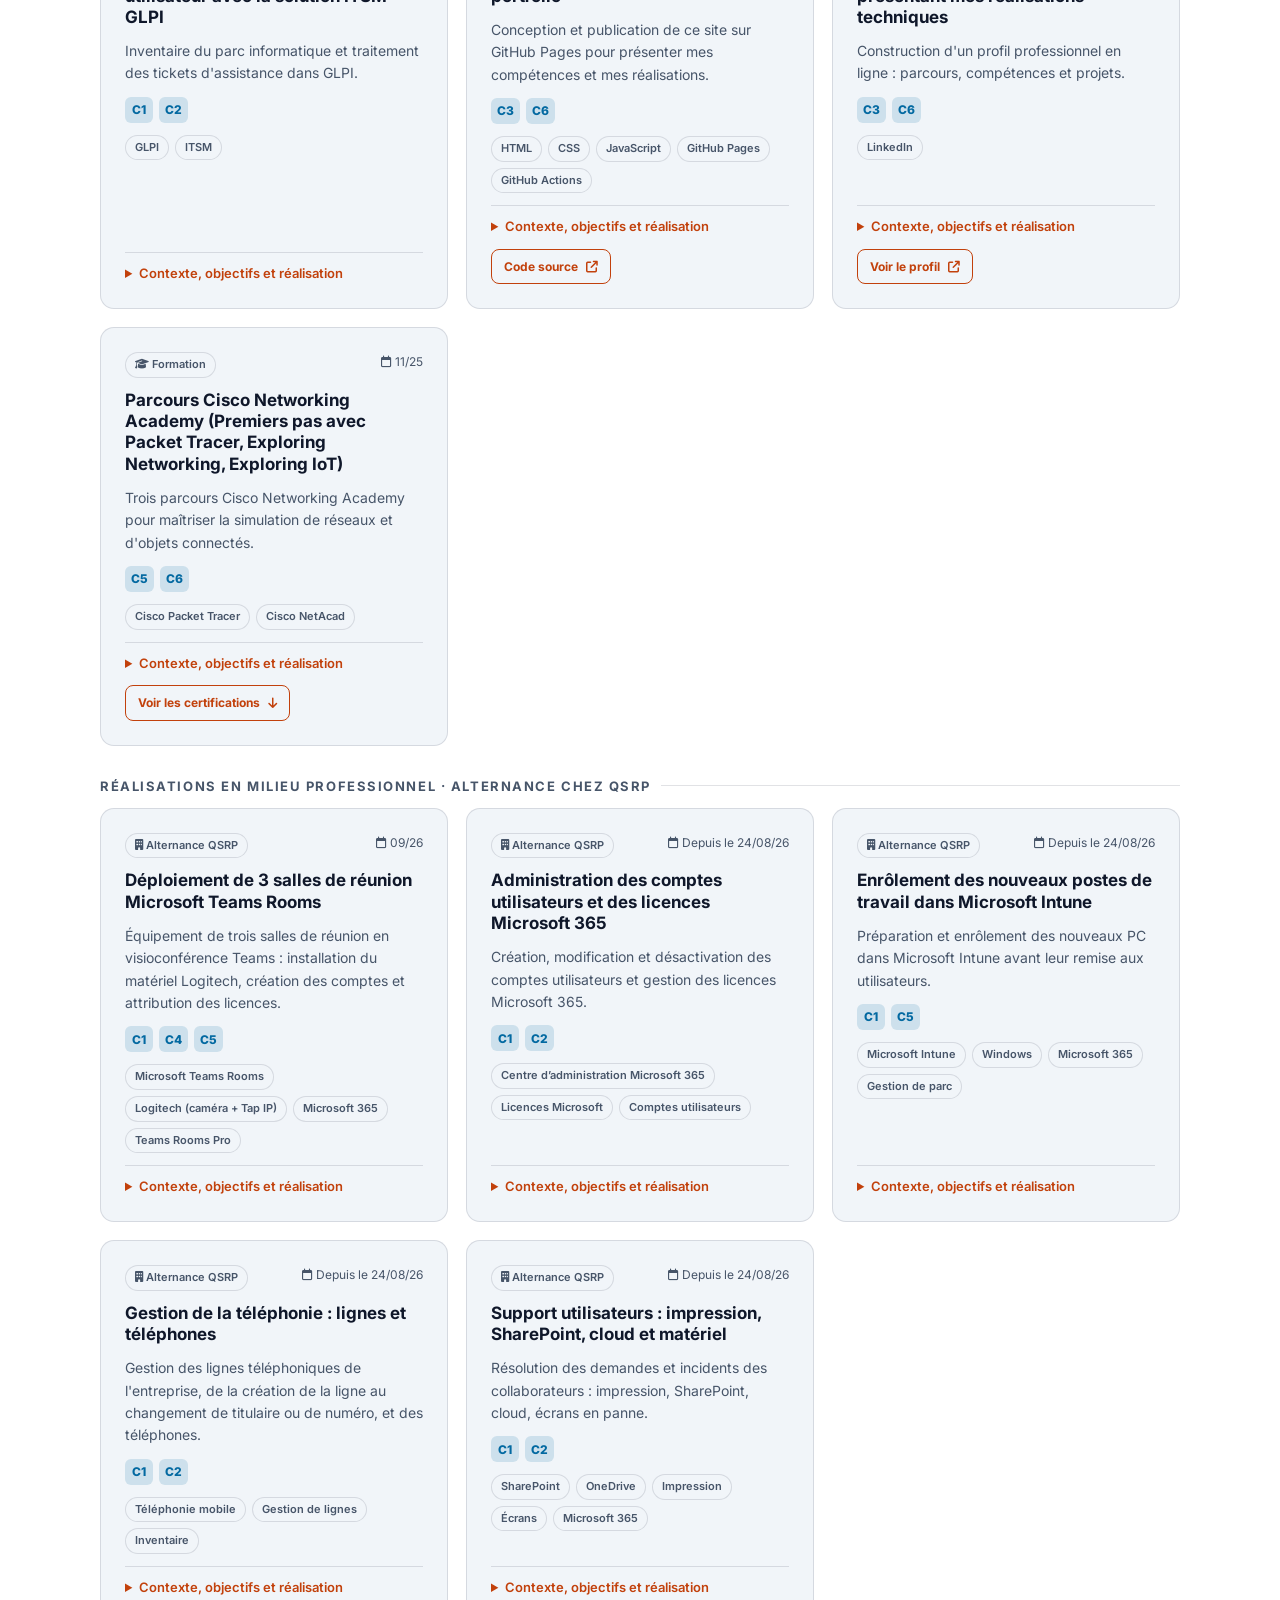
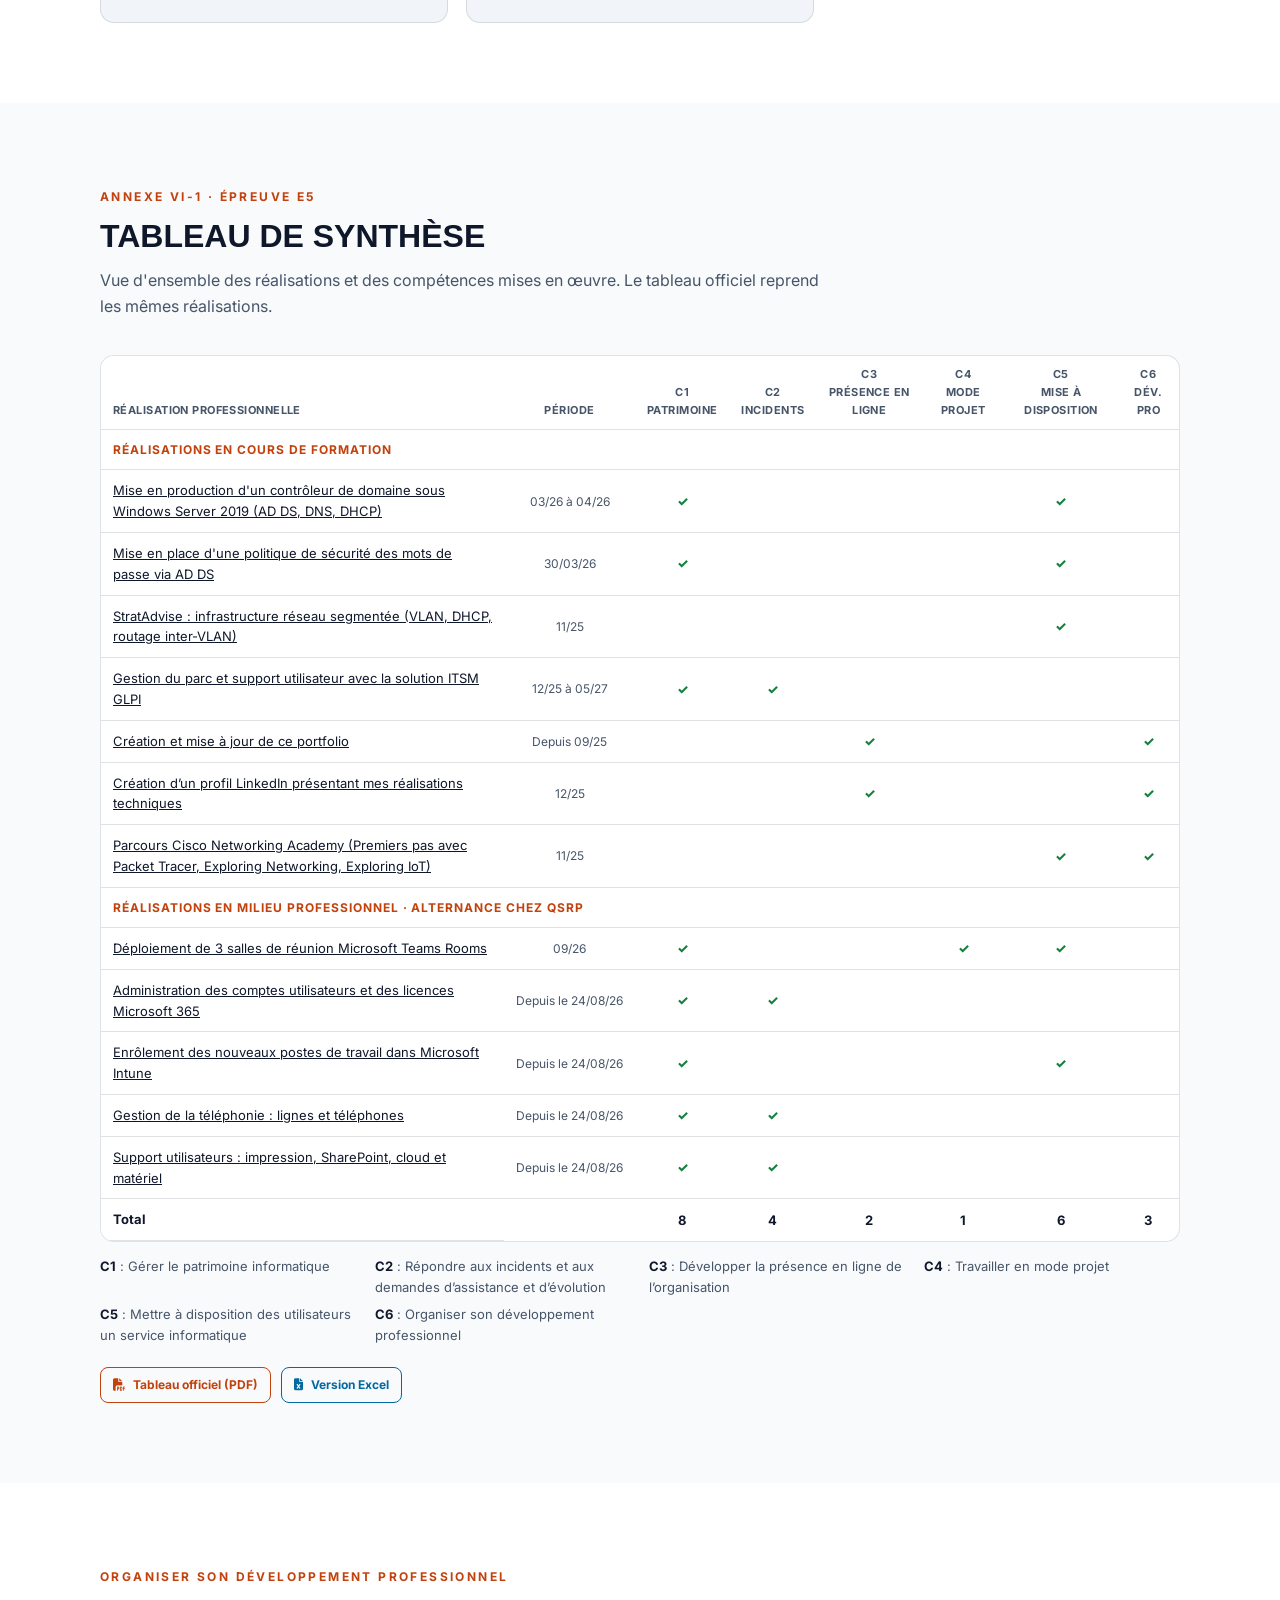
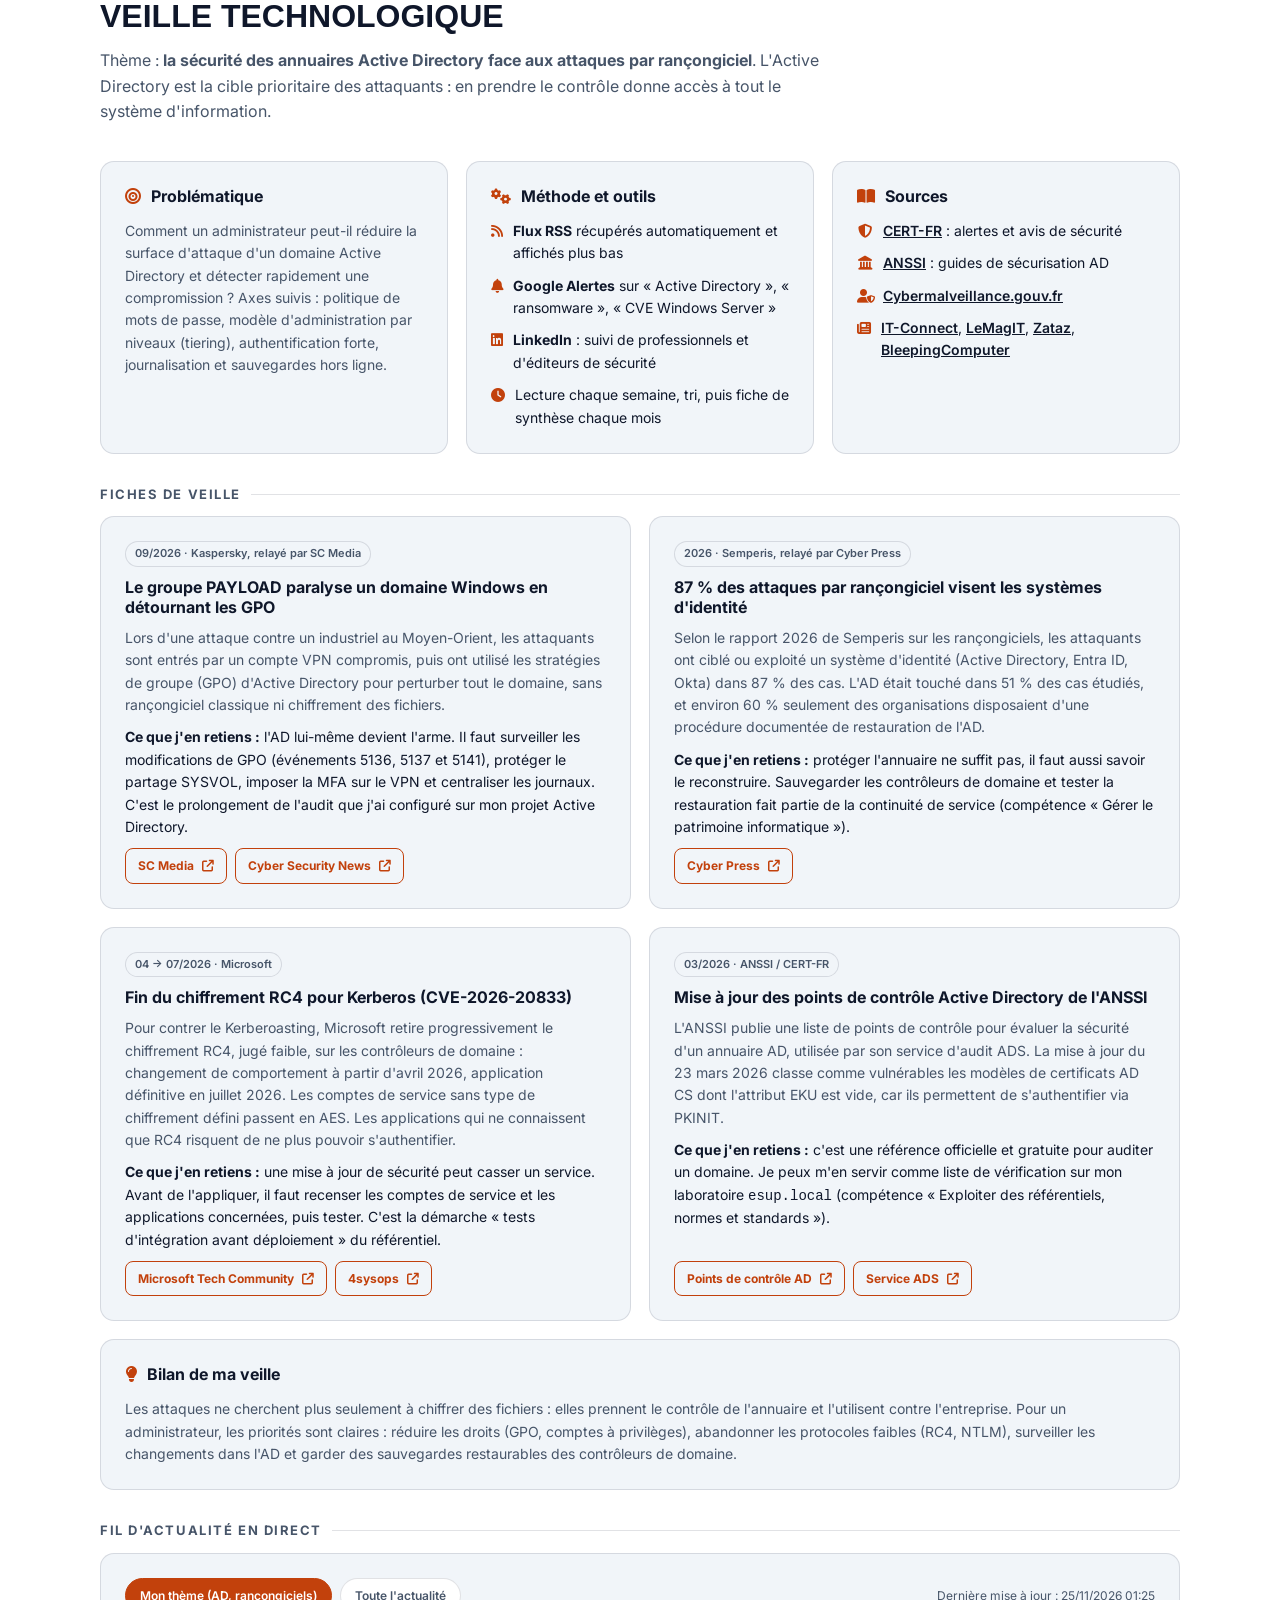
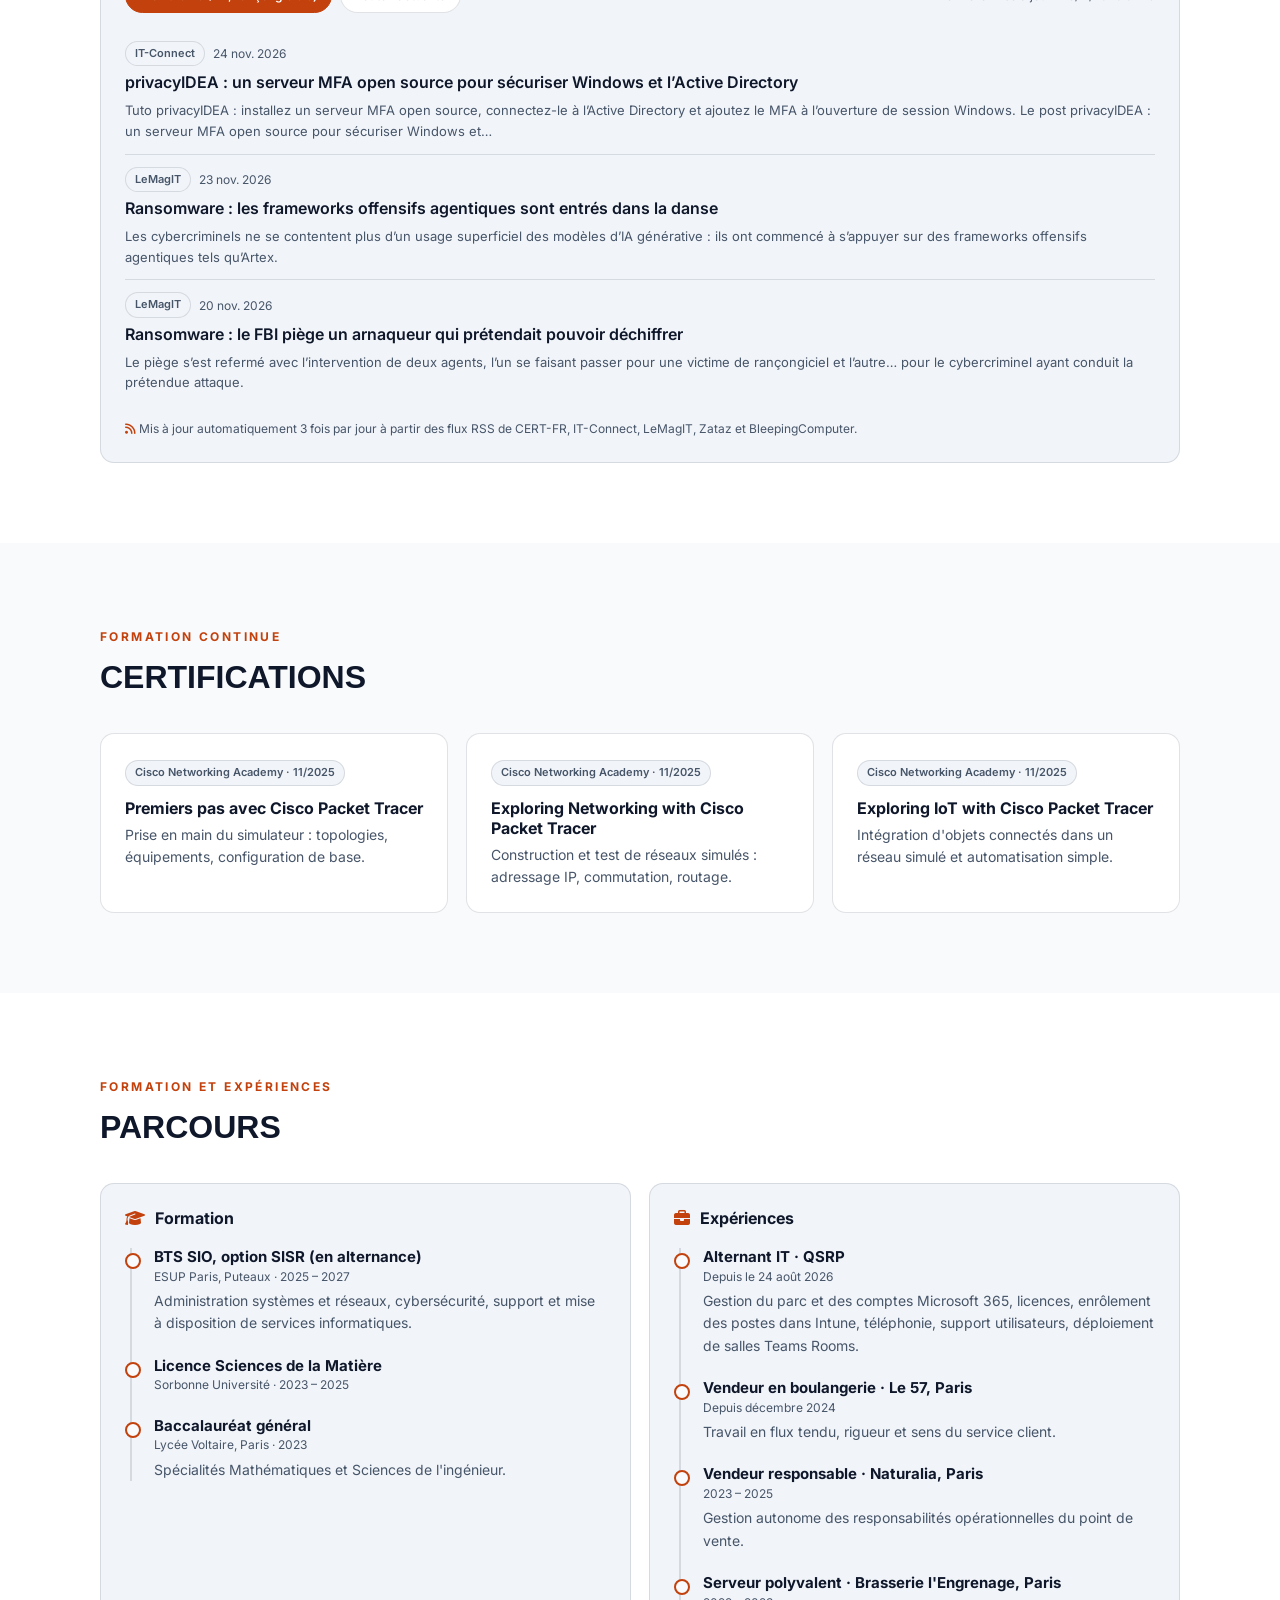
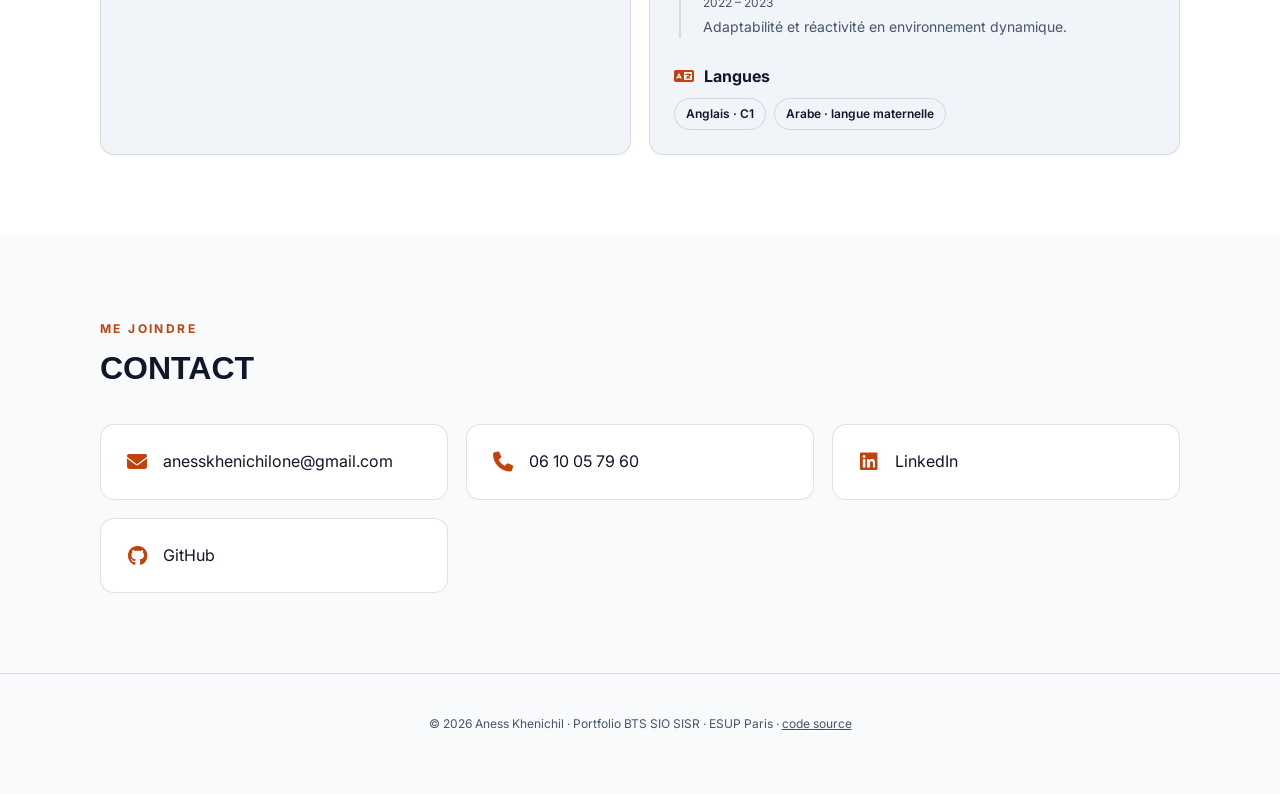
==== commit e61398b1: "Finitions complètes du portfolio - Tableau de synthèse E5 refait (missions réelles, lignes alignées)" ====
--- a/index.html
+++ b/index.html
@@ -3,29 +3,74 @@
 <head>
     <meta charset="UTF-8">
     <meta name="viewport" content="width=device-width, initial-scale=1.0">
-    <title>Portfolio BTS SIO SISR | Aness Khenichil</title>
-    <meta name="description" content="Portfolio BTS SIO option SISR d'Aness Khenichil : compétences du Bloc 1, réalisations professionnelles, tableau de synthèse E5, veille technologique.">
+    <title>Aness Khenichil · Portfolio BTS SIO SISR</title>
+    <meta name="description" content="Portfolio BTS SIO option SISR d'Aness Khenichil, alternant IT chez QSRP : compétences du Bloc 1, réalisations professionnelles, tableau de synthèse E5 et veille technologique.">
+    <meta name="author" content="Aness Khenichil">
+    <link rel="canonical" href="https://mewx2head.github.io/">
+    <meta name="color-scheme" content="dark light">
+    <meta name="theme-color" content="#0a0a0a">
+
+    <meta property="og:type" content="website">
+    <meta property="og:locale" content="fr_FR">
+    <meta property="og:url" content="https://mewx2head.github.io/">
+    <meta property="og:title" content="Aness Khenichil · Portfolio BTS SIO SISR">
+    <meta property="og:description" content="Alternant IT chez QSRP. Réalisations professionnelles, compétences du Bloc 1 et veille technologique.">
+    <meta property="og:image" content="https://mewx2head.github.io/images/og-image.png">
+    <meta property="og:image:width" content="1200">
+    <meta property="og:image:height" content="630">
+    <meta name="twitter:card" content="summary_large_image">
+
+    <link rel="icon" href="favicon.svg" type="image/svg+xml">
+    <link rel="apple-touch-icon" href="images/apple-touch-icon.png">
+
+    <script>
+        // Thème appliqué avant l'affichage pour éviter un flash
+        (function () {
+            var t = null;
+            try { t = localStorage.getItem('theme'); } catch (e) {}
+            if (t !== 'light' && t !== 'dark') t = matchMedia('(prefers-color-scheme: light)').matches ? 'light' : 'dark';
+            document.documentElement.dataset.theme = t;
+        })();
+    </script>
+
     <link rel="preconnect" href="https://fonts.googleapis.com">
     <link rel="preconnect" href="https://fonts.gstatic.com" crossorigin>
-    <link href="https://fonts.googleapis.com/css2?family=Syncopate:wght@400;700&family=Inter:wght@300;400;500;600;700&display=swap" rel="stylesheet">
+    <link href="https://fonts.googleapis.com/css2?family=Syncopate:wght@400;700&family=Inter:wght@400;500;600;700;800&display=swap" rel="stylesheet">
     <link rel="stylesheet" href="https://cdnjs.cloudflare.com/ajax/libs/font-awesome/6.4.0/css/all.min.css">
+
+    <script type="application/ld+json">
+    {
+        "@context": "https://schema.org",
+        "@type": "Person",
+        "name": "Aness Khenichil",
+        "jobTitle": "Alternant IT",
+        "worksFor": { "@type": "Organization", "name": "QSRP" },
+        "alumniOf": { "@type": "EducationalOrganization", "name": "ESUP Paris" },
+        "url": "https://mewx2head.github.io/",
+        "sameAs": ["https://www.linkedin.com/in/aness-khenichil-630a10224", "https://github.com/mewx2head"]
+    }
+    </script>
+
     <style>
         :root {
             --accent: #ff6b00;
             --accent-2: #00d4ff;
+            --on-accent: #fff;
             --bg: #0a0a0a;
+            --solid: #111111;
             --surface: rgba(255, 255, 255, 0.03);
             --surface-2: rgba(255, 255, 255, 0.06);
-            --border: rgba(255, 255, 255, 0.09);
+            --border: rgba(255, 255, 255, 0.1);
             --text: #e2e8f0;
             --muted: #94a3b8;
             --nav-bg: rgba(10, 10, 10, 0.88);
             --ok: #22c55e;
         }
         [data-theme="light"] {
-            --accent: #d9480f;
+            --accent: #c2410c;
             --accent-2: #0369a1;
             --bg: #f8fafc;
+            --solid: #ffffff;
             --surface: #ffffff;
             --surface-2: #f1f5f9;
             --border: rgba(15, 23, 42, 0.12);
@@ -39,142 +84,156 @@
         html { scroll-behavior: smooth; scroll-padding-top: 80px; }
         body {
             margin: 0;
-            font-family: 'Inter', system-ui, sans-serif;
+            font-family: 'Inter', system-ui, -apple-system, 'Segoe UI', sans-serif;
             background: var(--bg);
             color: var(--text);
             line-height: 1.6;
             transition: background .3s, color .3s;
+            -webkit-font-smoothing: antialiased;
         }
         a { color: inherit; }
-        h1, h2, h3, h4 { margin: 0; line-height: 1.2; }
-        .display { font-family: 'Syncopate', sans-serif; text-transform: uppercase; }
+        h1, h2, h3, h4 { margin: 0; line-height: 1.25; }
         .wrap { max-width: 1120px; margin: 0 auto; padding: 0 20px; }
         .muted { color: var(--muted); }
         .accent { color: var(--accent); }
+        .sr-only { position: absolute; width: 1px; height: 1px; padding: 0; margin: -1px; overflow: hidden; clip: rect(0, 0, 0, 0); white-space: nowrap; border: 0; }
+        :focus-visible { outline: 2px solid var(--accent-2); outline-offset: 3px; border-radius: 4px; }
+        .skip-link { position: absolute; left: 12px; top: -60px; z-index: 300; background: var(--accent); color: var(--on-accent); padding: 10px 16px; border-radius: 8px; font-weight: 700; text-decoration: none; }
+        .skip-link:focus { top: 12px; }
 
         /* Navigation */
-        .nav {
-            position: sticky; top: 0; z-index: 50;
-            background: var(--nav-bg); backdrop-filter: blur(10px);
-            border-bottom: 1px solid var(--border);
-        }
+        .nav { position: sticky; top: 0; z-index: 50; background: var(--nav-bg); backdrop-filter: blur(10px); -webkit-backdrop-filter: blur(10px); border-bottom: 1px solid var(--border); }
         .nav .wrap { display: flex; align-items: center; justify-content: space-between; height: 64px; gap: 16px; }
-        .brand { font-family: 'Syncopate'; font-weight: 700; font-size: 13px; letter-spacing: .15em; text-decoration: none; white-space: nowrap; }
+        .brand { font-family: 'Syncopate', sans-serif; font-weight: 700; font-size: 13px; letter-spacing: .15em; text-decoration: none; white-space: nowrap; text-transform: uppercase; }
         .nav-links { display: flex; gap: 22px; font-size: 12px; font-weight: 600; text-transform: uppercase; letter-spacing: .08em; }
         .nav-links a { text-decoration: none; color: var(--muted); transition: color .2s; }
-        .nav-links a:hover { color: var(--accent); }
+        .nav-links a:hover, .nav-links a.active { color: var(--accent); }
+        .nav-tools { display: flex; gap: 8px; }
         .icon-btn {
             background: var(--surface-2); color: var(--text); border: 1px solid var(--border);
-            width: 38px; height: 38px; border-radius: 50%; cursor: pointer;
+            width: 40px; height: 40px; border-radius: 50%; cursor: pointer; font-size: 15px;
             display: inline-flex; align-items: center; justify-content: center; flex-shrink: 0;
         }
         .icon-btn:hover { border-color: var(--accent); color: var(--accent); }
         .menu-btn { display: none; }
-        @media (max-width: 900px) {
+        @media (max-width: 960px) {
             .menu-btn { display: inline-flex; }
-            .nav-links {
-                display: none; position: absolute; top: 64px; left: 0; right: 0;
-                flex-direction: column; gap: 0; background: var(--bg); border-bottom: 1px solid var(--border);
-            }
+            .nav-links { display: none; position: absolute; top: 64px; left: 0; right: 0; flex-direction: column; gap: 0; background: var(--bg); border-bottom: 1px solid var(--border); }
             .nav-links.open { display: flex; }
             .nav-links a { padding: 14px 20px; border-top: 1px solid var(--border); }
         }
 
         /* Sections */
         section { padding: 80px 0; }
+        section.alt { background: var(--surface); }
         .section-head { margin-bottom: 36px; }
         .kicker { font-size: 12px; font-weight: 700; letter-spacing: .2em; text-transform: uppercase; color: var(--accent); }
-        .section-head h2 { font-family: 'Syncopate'; font-size: clamp(22px, 4vw, 32px); text-transform: uppercase; margin-top: 8px; }
+        .section-head h2 { font-family: 'Syncopate', sans-serif; font-size: clamp(22px, 4vw, 32px); text-transform: uppercase; margin-top: 8px; }
         .section-head p { max-width: 720px; margin: 12px 0 0; color: var(--muted); }
-
-        .card {
-            background: var(--surface); border: 1px solid var(--border); border-radius: 14px;
-            padding: 24px; transition: border-color .25s, transform .25s;
-        }
-        .card:hover { border-color: color-mix(in srgb, var(--accent) 60%, transparent); }
+        .card-title { font-size: 16px; margin-bottom: 14px; display: flex; align-items: center; gap: 10px; }
+        .card-title i { color: var(--accent); }
+
+        .card { background: var(--surface); border: 1px solid var(--border); border-radius: 14px; padding: 24px; transition: border-color .25s; }
+        .card:hover { border-color: color-mix(in srgb, var(--accent) 55%, transparent); }
+        section.alt .card { background: var(--bg); }
+        [data-theme="light"] section.alt .card { background: var(--surface-2); }
         .grid { display: grid; gap: 18px; }
-        .g2 { grid-template-columns: repeat(auto-fit, minmax(300px, 1fr)); }
-        .g3 { grid-template-columns: repeat(auto-fit, minmax(280px, 1fr)); }
+        .g2 { grid-template-columns: repeat(auto-fit, minmax(min(300px, 100%), 1fr)); }
+        .g3 { grid-template-columns: repeat(auto-fit, minmax(min(280px, 100%), 1fr)); }
+        .g-wide { grid-template-columns: repeat(auto-fit, minmax(min(420px, 100%), 1fr)); }
 
         .btn {
             display: inline-flex; align-items: center; gap: 10px; text-decoration: none;
             border: 2px solid var(--accent); color: var(--accent); background: transparent;
-            padding: 11px 20px; border-radius: 8px; font-size: 13px; font-weight: 700;
-            cursor: pointer; transition: all .2s;
-        }
-        .btn:hover { background: var(--accent); color: #fff; }
+            padding: 11px 20px; border-radius: 8px; font: inherit; font-size: 13px; font-weight: 700;
+            cursor: pointer; transition: background .2s, color .2s;
+        }
+        .btn:hover { background: var(--accent); color: var(--on-accent); }
         .btn.alt { border-color: var(--accent-2); color: var(--accent-2); }
         .btn.alt:hover { background: var(--accent-2); color: #000; }
-        .btn.sm { padding: 7px 12px; font-size: 12px; border-width: 1px; }
-
-        .tag {
-            display: inline-block; font-size: 11px; font-weight: 600; padding: 3px 9px;
-            border-radius: 999px; background: var(--surface-2); border: 1px solid var(--border); color: var(--muted);
-        }
+        [data-theme="light"] .btn.alt:hover { color: #fff; }
+        .btn.sm { padding: 7px 12px; font-size: 12px; border-width: 1px; gap: 8px; }
+
+        .tag { display: inline-block; font-size: 11px; font-weight: 600; padding: 3px 9px; border-radius: 999px; background: var(--surface-2); border: 1px solid var(--border); color: var(--muted); }
         .comp-badge {
             display: inline-flex; align-items: center; justify-content: center;
-            width: 26px; height: 26px; border-radius: 6px; font-size: 12px; font-weight: 800;
+            min-width: 28px; height: 26px; padding: 0 6px; border-radius: 6px; font-size: 12px; font-weight: 800;
             background: color-mix(in srgb, var(--accent-2) 15%, transparent); color: var(--accent-2);
         }
 
-        /* Hero */
-        .hero { padding: 90px 0 70px; text-align: center; }
-        .hero h1 { font-family: 'Syncopate'; font-size: clamp(34px, 8vw, 84px); font-weight: 700; font-style: italic; text-transform: uppercase; }
-        .hero .role { letter-spacing: .3em; text-transform: uppercase; font-size: 13px; color: var(--muted); margin: 18px 0 32px; }
+        /* Accueil */
+        .hero { padding: 90px 20px 70px; text-align: center; }
+        .hero h1 { font-family: 'Syncopate', sans-serif; font-size: clamp(32px, 8vw, 84px); font-weight: 700; font-style: italic; text-transform: uppercase; }
+        .hero .role { letter-spacing: .25em; text-transform: uppercase; font-size: 13px; color: var(--muted); margin: 18px 0 32px; }
         .hero .intro { max-width: 760px; margin: 0 auto 32px; text-align: left; }
+        .hero .intro p { margin: 0 0 12px; }
+        .hero .intro p:last-child { margin: 0; }
         .hero .actions { display: flex; flex-wrap: wrap; justify-content: center; gap: 12px; }
-        .facts { display: grid; grid-template-columns: repeat(auto-fit, minmax(160px, 1fr)); gap: 12px; max-width: 760px; margin: 40px auto 0; }
+        .facts { display: grid; grid-template-columns: repeat(3, 1fr); gap: 12px; max-width: 760px; margin: 40px auto 0; }
         .fact { padding: 16px; text-align: center; }
         .fact strong { display: block; font-size: 26px; color: var(--accent); }
-        .fact span { font-size: 12px; color: var(--muted); }
+        .fact span { font-size: 12px; color: var(--muted); display: block; line-height: 1.4; }
+        @media (max-width: 600px) {
+            .hero { padding: 56px 16px 48px; }
+            .hero .role { letter-spacing: .15em; font-size: 12px; }
+            .facts { gap: 8px; }
+            .fact { padding: 12px 6px; }
+            .fact strong { font-size: 22px; }
+            .fact span { font-size: 11px; }
+            section { padding: 60px 0; }
+            .wrap { padding: 0 16px; }
+        }
 
         /* Compétences */
-        .comp-card { cursor: pointer; text-align: left; font: inherit; color: inherit; width: 100%; display: flex; flex-direction: column; align-items: flex-start; }
-        .comp-card .count { margin-top: auto !important; padding-top: 14px; }
+        .comp-card { display: flex; flex-direction: column; align-items: flex-start; cursor: pointer; }
         .comp-card h3 { font-size: 16px; margin: 12px 0 10px; }
         .comp-card ul { margin: 0; padding-left: 18px; font-size: 13px; color: var(--muted); }
         .comp-card li { margin-bottom: 4px; }
-        .comp-card .count { margin-top: 14px; font-size: 12px; font-weight: 600; color: var(--accent); }
+        .comp-card .count { margin-top: auto; padding: 14px 0 0; background: none; border: 0; font: inherit; font-size: 12px; font-weight: 700; color: var(--accent); cursor: pointer; }
         .comp-card.active { border-color: var(--accent); box-shadow: 0 0 0 1px var(--accent); }
-
+        .stack-groups { display: grid; gap: 16px; grid-template-columns: repeat(auto-fit, minmax(min(240px, 100%), 1fr)); }
+        .stack-groups h4 { font-size: 11px; text-transform: uppercase; letter-spacing: .12em; color: var(--muted); margin-bottom: 8px; }
         .stack { display: flex; flex-wrap: wrap; gap: 8px; }
-        .stack .tag { font-size: 12px; padding: 6px 12px; }
+        .stack .tag { font-size: 12px; padding: 5px 11px; color: var(--text); }
 
         /* Réalisations */
         .filters { display: flex; flex-wrap: wrap; gap: 8px; margin-bottom: 24px; }
-        .chip {
-            border: 1px solid var(--border); background: var(--surface); color: var(--muted);
-            padding: 7px 14px; border-radius: 999px; font-size: 12px; font-weight: 600; cursor: pointer;
-        }
-        .chip.active { background: var(--accent); border-color: var(--accent); color: #fff; }
+        .chip { border: 1px solid var(--border); background: var(--surface); color: var(--muted); padding: 7px 14px; border-radius: 999px; font: inherit; font-size: 12px; font-weight: 600; cursor: pointer; }
+        .chip:hover { color: var(--text); border-color: var(--accent); }
+        .chip[aria-pressed="true"] { background: var(--accent); border-color: var(--accent); color: var(--on-accent); }
         .group-title { font-size: 13px; font-weight: 700; text-transform: uppercase; letter-spacing: .12em; color: var(--muted); margin: 32px 0 14px; display: flex; align-items: center; gap: 10px; }
         .group-title::after { content: ""; flex: 1; height: 1px; background: var(--border); }
-        .real { display: flex; flex-direction: column; gap: 12px; }
+        .real { display: flex; flex-direction: column; gap: 12px; scroll-margin-top: 90px; }
         .real-top { display: flex; justify-content: space-between; gap: 10px; flex-wrap: wrap; font-size: 12px; }
         .real h3 { font-size: 17px; }
         .real p { margin: 0; font-size: 14px; color: var(--muted); }
-        .real .comps { display: flex; gap: 6px; flex-wrap: wrap; }
-        .real .techs { display: flex; gap: 6px; flex-wrap: wrap; }
-        .real details { font-size: 14px; border-top: 1px solid var(--border); padding-top: 10px; }
+        .real .comps, .real .techs { display: flex; gap: 6px; flex-wrap: wrap; }
+        .real details { font-size: 14px; border-top: 1px solid var(--border); padding-top: 10px; margin-top: auto; }
         .real summary { cursor: pointer; font-weight: 600; font-size: 13px; color: var(--accent); }
-        .real details dl { margin: 10px 0 0; }
-        .real details dt { font-weight: 700; font-size: 12px; text-transform: uppercase; letter-spacing: .06em; margin-top: 10px; }
-        .real details dd { margin: 2px 0 0; color: var(--muted); }
-        .real .links { display: flex; gap: 8px; flex-wrap: wrap; margin-top: auto; }
+        .real dl { margin: 10px 0 0; }
+        .real dt { font-weight: 700; font-size: 12px; text-transform: uppercase; letter-spacing: .06em; margin-top: 10px; }
+        .real dd { margin: 2px 0 0; color: var(--muted); }
+        .real .links { display: flex; gap: 8px; flex-wrap: wrap; }
+        .real.flash { animation: flash 1.6s ease-out; }
+        @keyframes flash { 0% { box-shadow: 0 0 0 3px var(--accent); } 100% { box-shadow: 0 0 0 0 transparent; } }
         .hidden { display: none !important; }
 
         /* Tableau de synthèse */
-        .table-wrap { overflow-x: auto; border: 1px solid var(--border); border-radius: 14px; background: var(--surface); }
-        table { width: 100%; border-collapse: collapse; font-size: 13px; min-width: 760px; }
+        .table-wrap { position: relative; overflow-x: auto; border: 1px solid var(--border); border-radius: 14px; background: var(--solid); }
+        table { width: 100%; border-collapse: collapse; font-size: 13px; min-width: 780px; }
         th, td { padding: 10px 12px; border-bottom: 1px solid var(--border); text-align: center; }
-        th:first-child, td:first-child { text-align: left; }
-        thead th { font-size: 11px; text-transform: uppercase; letter-spacing: .04em; color: var(--muted); vertical-align: bottom; background: var(--surface-2); }
-        tbody tr:hover { background: var(--surface-2); }
+        th:first-child, td:first-child { text-align: left; position: sticky; left: 0; background: var(--solid); z-index: 1; min-width: 240px; }
+        thead th { font-size: 11px; text-transform: uppercase; letter-spacing: .04em; color: var(--muted); vertical-align: bottom; }
+        tbody tr:hover td { background: var(--surface-2); }
+        tbody tr:hover td:first-child { background: color-mix(in srgb, var(--solid) 92%, var(--text)); }
         td.period { white-space: nowrap; color: var(--muted); font-size: 12px; }
         .check { color: var(--ok); font-weight: 800; }
-        tr.group-row td { background: var(--surface-2); font-weight: 700; font-size: 12px; text-transform: uppercase; letter-spacing: .08em; text-align: left; }
-        tfoot td { font-weight: 700; }
+        tr.group-row td { font-weight: 700; font-size: 12px; text-transform: uppercase; letter-spacing: .08em; text-align: left; color: var(--accent); }
+        tfoot td { font-weight: 700; border-bottom: 0; }
+        .table-hint { display: none; font-size: 12px; color: var(--muted); margin: 0 0 8px; }
+        @media (max-width: 820px) { .table-hint { display: block; } }
         .legend { display: grid; grid-template-columns: repeat(auto-fit, minmax(240px, 1fr)); gap: 6px 18px; margin-top: 14px; font-size: 13px; color: var(--muted); }
+        .legend strong { color: var(--text); }
 
         /* Veille */
         .source-list { list-style: none; padding: 0; margin: 0; display: grid; gap: 10px; }
@@ -182,10 +241,12 @@
         .source-list i { color: var(--accent); margin-top: 4px; width: 16px; text-align: center; }
         .source-list a { font-weight: 600; }
         .fiche { display: flex; flex-direction: column; gap: 10px; }
+        .fiche .tag { align-self: flex-start; }
         .fiche h3 { font-size: 16px; }
         .fiche p { margin: 0; font-size: 14px; }
         .fiche .links { display: flex; gap: 8px; flex-wrap: wrap; margin-top: auto; }
-        .feed { list-style: none; margin: 0; padding: 0; display: grid; gap: 2px; }
+        .feed-head { display: flex; flex-wrap: wrap; gap: 10px; align-items: center; justify-content: space-between; margin-bottom: 16px; }
+        .feed { list-style: none; margin: 0; padding: 0; }
         .feed li { padding: 12px 0; border-bottom: 1px solid var(--border); }
         .feed li:last-child { border-bottom: 0; }
         .feed .meta { display: flex; gap: 8px; align-items: center; font-size: 12px; color: var(--muted); margin-bottom: 4px; }
@@ -193,43 +254,50 @@
         .feed a:hover { color: var(--accent); }
         .feed p { margin: 4px 0 0; font-size: 13px; color: var(--muted); }
 
-        /* Timeline */
-        .timeline { border-left: 2px solid var(--border); padding-left: 22px; display: grid; gap: 22px; }
+        /* Parcours */
+        .timeline { border-left: 2px solid var(--border); padding-left: 22px; display: grid; gap: 22px; margin-left: 5px; }
         .timeline .item { position: relative; }
-        .timeline .item::before {
-            content: ""; position: absolute; left: -29px; top: 6px; width: 12px; height: 12px;
-            border-radius: 50%; background: var(--bg); border: 2px solid var(--accent);
-        }
+        .timeline .item::before { content: ""; position: absolute; left: -29px; top: 5px; width: 12px; height: 12px; border-radius: 50%; background: var(--bg); border: 2px solid var(--accent); }
         .timeline h4 { font-size: 15px; }
         .timeline .date { font-size: 12px; color: var(--muted); }
         .timeline p { margin: 4px 0 0; font-size: 14px; color: var(--muted); }
 
-        .contact-grid a { text-decoration: none; display: flex; align-items: center; gap: 14px; }
-        .contact-grid i { font-size: 20px; color: var(--accent); width: 24px; text-align: center; }
-
-        footer { text-align: center; padding: 40px 0 60px; font-size: 12px; color: var(--muted); border-top: 1px solid var(--border); }
-
-
-        /* Fenêtre d'aperçu (CV, PDF, livrables) */
-        .viewer { position: fixed; inset: 0; z-index: 200; display: none; align-items: center; justify-content: center; padding: 24px; background: rgba(0, 0, 0, .75); backdrop-filter: blur(4px); }
+        .contact-grid a { text-decoration: none; display: flex; align-items: center; gap: 14px; min-width: 0; }
+        .contact-grid span { overflow-wrap: anywhere; }
+        .contact-grid i { font-size: 20px; color: var(--accent); width: 24px; text-align: center; flex-shrink: 0; }
+
+        footer { text-align: center; padding: 40px 20px 60px; font-size: 12px; color: var(--muted); border-top: 1px solid var(--border); }
+        footer a { color: var(--muted); }
+
+        /* Fenêtre d'aperçu (CV, PDF, projets) */
+        .viewer { position: fixed; inset: 0; z-index: 200; display: none; align-items: center; justify-content: center; padding: 24px; background: rgba(0, 0, 0, .75); backdrop-filter: blur(4px); -webkit-backdrop-filter: blur(4px); }
         .viewer.open { display: flex; }
-        .viewer-box { width: min(1200px, 100%); height: min(92vh, 100%); display: flex; flex-direction: column; background: var(--bg); border: 1px solid var(--border); border-radius: 14px; overflow: hidden; box-shadow: 0 30px 80px rgba(0,0,0,.5); animation: pop .2s ease-out; }
+        .viewer-box { width: min(1200px, 100%); height: min(92vh, 100%); display: flex; flex-direction: column; background: var(--bg); border: 1px solid var(--border); border-radius: 14px; overflow: hidden; box-shadow: 0 30px 80px rgba(0, 0, 0, .5); animation: pop .2s ease-out; }
         @keyframes pop { from { opacity: 0; transform: scale(.97); } to { opacity: 1; transform: none; } }
         .viewer-bar { display: flex; align-items: center; gap: 10px; padding: 10px 12px 10px 18px; border-bottom: 1px solid var(--border); background: var(--surface-2); }
-        .viewer-bar h3 { flex: 1; font-size: 14px; white-space: nowrap; overflow: hidden; text-overflow: ellipsis; }
+        .viewer-bar h2 { flex: 1; font-size: 14px; white-space: nowrap; overflow: hidden; text-overflow: ellipsis; }
         .viewer iframe { flex: 1; width: 100%; border: 0; background: #fff; }
         body.no-scroll { overflow: hidden; }
-        @media (max-width: 700px) { .viewer { padding: 0; } .viewer-box { height: 100%; border-radius: 0; } .viewer-bar .label { display: none; } }
+        @media (max-width: 700px) { .viewer { padding: 0; } .viewer-box { height: 100%; border-radius: 0; border: 0; } .viewer-bar .label { display: none; } }
+
+        @media (prefers-reduced-motion: reduce) {
+            html { scroll-behavior: auto; }
+            *, *::before, *::after { animation: none !important; transition: none !important; }
+        }
 
         @media print {
-            .nav, .filters, .icon-btn, .hero .actions { display: none !important; }
+            .nav, .filters, .icon-btn, .hero .actions, .feed-block, .viewer, .skip-link, .table-hint { display: none !important; }
+            :root, [data-theme="light"], [data-theme="dark"] { --bg: #fff; --solid: #fff; --surface: #fff; --surface-2: #fff; --text: #000; --muted: #333; --border: #ccc; --accent: #c2410c; --accent-2: #0369a1; }
             body { background: #fff; color: #000; }
             section { padding: 24px 0; }
-            .real details { display: block; }
+            .card, .real { break-inside: avoid; }
+            .table-wrap { overflow: visible; }
+            table { min-width: 0; }
         }
     </style>
 </head>
 <body>
+<a class="skip-link" href="#contenu">Aller au contenu</a>
 
 <nav class="nav" aria-label="Navigation principale">
     <div class="wrap">
@@ -244,113 +312,113 @@
             <a href="#parcours">Parcours</a>
             <a href="#contact">Contact</a>
         </div>
-        <div style="display:flex; gap:8px;">
-            <button class="icon-btn" id="theme-btn" aria-label="Changer de thème"><i class="fas fa-sun"></i></button>
-            <button class="icon-btn menu-btn" id="menu-btn" aria-label="Ouvrir le menu"><i class="fas fa-bars"></i></button>
+        <div class="nav-tools">
+            <button class="icon-btn" id="theme-btn" type="button" aria-label="Passer en thème clair"><i class="fas fa-sun" aria-hidden="true"></i></button>
+            <button class="icon-btn menu-btn" id="menu-btn" type="button" aria-label="Ouvrir le menu" aria-expanded="false" aria-controls="nav-links"><i class="fas fa-bars" aria-hidden="true"></i></button>
         </div>
     </div>
 </nav>
 
-<main>
+<main id="contenu">
     <!-- ACCUEIL -->
-    <header class="hero wrap" id="accueil">
+    <header class="hero" id="accueil">
         <h1>Aness <span class="accent">Khenichil</span></h1>
-        <p class="role">BTS SIO option SISR · Systèmes & Réseaux</p>
+        <p class="role">Alternant IT · BTS SIO option SISR</p>
         <div class="card intro" id="profil">
-            <p style="margin-top:0">
-                Étudiant en <strong>BTS Services Informatiques aux Organisations</strong>, option
-                <strong>SISR</strong> (Solutions d'Infrastructure, Systèmes et Réseaux) à l'ESUP Paris, session 2027.
+            <p>
+                Étudiant en 2<sup>e</sup> année de <strong>BTS Services Informatiques aux Organisations</strong>, option
+                <strong>SISR</strong> (Solutions d'Infrastructure, Systèmes et Réseaux) à l'ESUP Paris, en alternance au service
+                informatique de <strong>QSRP</strong> depuis août 2026.
             </p>
-            <p style="margin-bottom:0" class="muted">
+            <p class="muted">
                 Je m'intéresse à l'administration Windows Server et Linux, à la sécurité Active Directory et aux réseaux Cisco.
-                Ce portfolio présente mes réalisations professionnelles, en formation et en entreprise (alternance IT chez <strong>QSRP</strong>), classées selon
-                les compétences du <strong>Bloc 1 « Support et mise à disposition de services informatiques »</strong>
-                évaluées à l'épreuve E5.
+                Ce portfolio présente mes réalisations professionnelles, en formation et en entreprise, classées selon les
+                compétences du <strong>Bloc 1 « Support et mise à disposition de services informatiques »</strong> évaluées à l'épreuve E5.
             </p>
         </div>
         <div class="actions">
-            <a href="CV%20ANESS%20KHENICHIL%20-%20SISR.pdf" target="_blank" rel="noopener" class="btn"><i class="fas fa-file-pdf"></i> Mon CV</a>
-            <a href="#synthese" class="btn alt"><i class="fas fa-table"></i> Tableau de synthèse E5</a>
-            <a href="#realisations" class="btn alt"><i class="fas fa-folder-open"></i> Mes réalisations</a>
+            <a href="documents/CV-Aness-Khenichil.pdf" target="_blank" rel="noopener" class="btn"><i class="fas fa-file-pdf" aria-hidden="true"></i> Mon CV</a>
+            <a href="#synthese" class="btn alt"><i class="fas fa-table" aria-hidden="true"></i> Tableau de synthèse E5</a>
+            <a href="#realisations" class="btn alt"><i class="fas fa-folder-open" aria-hidden="true"></i> Mes réalisations</a>
         </div>
         <div class="facts">
-            <div class="card fact"><strong id="fact-real">–</strong><span>réalisations professionnelles</span></div>
-            <div class="card fact"><strong id="fact-comp">–</strong><span>compétences du Bloc 1 couvertes</span></div>
+            <div class="card fact"><strong id="fact-real">12</strong><span>réalisations professionnelles</span></div>
+            <div class="card fact"><strong id="fact-comp">6/6</strong><span>compétences du Bloc 1 couvertes</span></div>
             <div class="card fact"><strong>3</strong><span>parcours Cisco Networking Academy</span></div>
         </div>
     </header>
 
-    <!-- COMPETENCES -->
+    <!-- COMPÉTENCES -->
     <section id="competences">
         <div class="wrap">
             <div class="section-head">
                 <span class="kicker">Référentiel BTS SIO · Bloc 1</span>
                 <h2>Compétences</h2>
-                <p>Les six compétences du Bloc 1 évaluées à l'épreuve E5. Cliquez sur une compétence pour voir les réalisations qui la mettent en œuvre.</p>
+                <p>Les six compétences du Bloc 1 évaluées à l'épreuve E5. Cliquez sur une compétence pour afficher les réalisations qui la mettent en œuvre.</p>
             </div>
             <div class="grid g3" id="comp-grid"></div>
 
             <div class="card" style="margin-top:28px">
-                <h3 style="font-size:16px; margin-bottom:14px"><i class="fas fa-screwdriver-wrench accent"></i> Environnement technique maîtrisé</h3>
-                <div class="stack">
-                    <span class="tag">Windows Server 2019</span>
-                    <span class="tag">Active Directory (AD DS)</span>
-                    <span class="tag">GPO</span>
-                    <span class="tag">DNS / DHCP</span>
-                    <span class="tag">PowerShell</span>
-                    <span class="tag">Ubuntu / Kali Linux</span>
-                    <span class="tag">Cisco IOS : VLAN, inter-VLAN, ACL</span>
-                    <span class="tag">Cisco Packet Tracer</span>
-                    <span class="tag">VirtualBox</span>
-                    <span class="tag">GLPI (ITSM, gestion de parc)</span>
-                    <span class="tag">Kanboard</span>
-                    <span class="tag">TCP/IP</span>
-                    <span class="tag">Python (bases)</span>
-                    <span class="tag">HTML / CSS</span>
-                    <span class="tag">Microsoft 365 (administration, licences)</span>
-                    <span class="tag">SharePoint / OneDrive</span>
-                    <span class="tag">Microsoft Intune</span>
-                    <span class="tag">Microsoft Teams Rooms</span>
-                    <span class="tag">Téléphonie</span>
+                <h3 class="card-title"><i class="fas fa-screwdriver-wrench" aria-hidden="true"></i> Environnement technique</h3>
+                <div class="stack-groups">
+                    <div>
+                        <h4>Systèmes</h4>
+                        <div class="stack"><span class="tag">Windows Server 2019</span><span class="tag">Active Directory (AD DS)</span><span class="tag">GPO</span><span class="tag">DNS / DHCP</span><span class="tag">PowerShell</span><span class="tag">Ubuntu / Kali Linux</span></div>
+                    </div>
+                    <div>
+                        <h4>Réseaux</h4>
+                        <div class="stack"><span class="tag">TCP/IP</span><span class="tag">Cisco IOS : VLAN, inter-VLAN</span><span class="tag">Cisco Packet Tracer</span><span class="tag">Wi-Fi</span></div>
+                    </div>
+                    <div>
+                        <h4>Microsoft 365 et postes</h4>
+                        <div class="stack"><span class="tag">Comptes et licences M365</span><span class="tag">Microsoft Intune</span><span class="tag">Microsoft Teams Rooms</span><span class="tag">SharePoint / OneDrive</span><span class="tag">Téléphonie</span></div>
+                    </div>
+                    <div>
+                        <h4>Outils</h4>
+                        <div class="stack"><span class="tag">GLPI</span><span class="tag">Kanboard</span><span class="tag">VirtualBox</span><span class="tag">Git / GitHub</span><span class="tag">HTML / CSS / JS</span><span class="tag">Python (bases)</span></div>
+                    </div>
                 </div>
             </div>
         </div>
     </section>
 
-    <!-- REALISATIONS -->
-    <section id="realisations" style="background: var(--surface);">
+    <!-- RÉALISATIONS -->
+    <section id="realisations" class="alt">
         <div class="wrap">
             <div class="section-head">
                 <span class="kicker">Épreuve E5</span>
                 <h2>Réalisations professionnelles</h2>
-                <p>Chaque réalisation précise son contexte, sa période, les compétences mobilisées et les documents associés.</p>
-            </div>
-            <div class="filters" id="filters"></div>
-            <div id="real-list"></div>
+                <p>Chaque réalisation précise son contexte, sa période et les compétences mobilisées, avec les documents associés lorsqu'ils existent.</p>
+            </div>
+            <div class="filters" id="filters" role="group" aria-label="Filtrer par compétence"></div>
+            <div id="real-list" aria-live="polite"></div>
         </div>
     </section>
 
-    <!-- TABLEAU DE SYNTHESE -->
+    <!-- TABLEAU DE SYNTHÈSE -->
     <section id="synthese">
         <div class="wrap">
             <div class="section-head">
-                <span class="kicker">Annexe VI-1 · Session 2026</span>
+                <span class="kicker">Annexe VI-1 · Épreuve E5</span>
                 <h2>Tableau de synthèse</h2>
-                <p>Vue d'ensemble des réalisations et des compétences mises en œuvre. Le document officiel est téléchargeable ci-dessous.</p>
-            </div>
+                <p>Vue d'ensemble des réalisations et des compétences mises en œuvre. Le tableau officiel reprend les mêmes réalisations.</p>
+            </div>
+            <p class="table-hint"><i class="fas fa-arrows-left-right" aria-hidden="true"></i> Faites défiler le tableau horizontalement.</p>
             <div class="table-wrap">
-                <table id="synth-table" aria-label="Tableau de synthèse des réalisations professionnelles"></table>
+                <table id="synth-table">
+                    <caption class="sr-only">Tableau de synthèse des réalisations professionnelles et des compétences du Bloc 1</caption>
+                </table>
             </div>
             <div class="legend" id="legend"></div>
             <div style="display:flex; flex-wrap:wrap; gap:10px; margin-top:22px">
-                <a class="btn sm" target="_blank" rel="noopener" href="8%20-%20EPREUVE%20ORALE%20E5%20-%20MODELE%20DE%20TABLEAU%20DE%20SYNTHESE%20ANNEXE%20VI-1%20-%20BTS%20SIO%202026%20-%20Tableau%20de%20synth%C3%A8se%20%C3%89preuve%20E5.pdf"><i class="fas fa-file-pdf"></i> Tableau officiel (PDF)</a>
-                <a class="btn sm alt" href="8%20-%20EPREUVE%20ORALE%20E5%20-%20MODELE%20DE%20TABLEAU%20DE%20SYNTHESE%20ANNEXE%20VI-1%20-%20BTS%20SIO%202026%20(2).xlsx"><i class="fas fa-file-excel"></i> Version Excel</a>
+                <a class="btn sm" target="_blank" rel="noopener" href="documents/tableau-synthese-E5.pdf"><i class="fas fa-file-pdf" aria-hidden="true"></i> Tableau officiel (PDF)</a>
+                <a class="btn sm alt" href="documents/tableau-synthese-E5.xlsx" download><i class="fas fa-file-excel" aria-hidden="true"></i> Version Excel</a>
             </div>
         </div>
     </section>
 
     <!-- VEILLE -->
-    <section id="veille" style="background: var(--surface);">
+    <section id="veille" class="alt">
         <div class="wrap">
             <div class="section-head">
                 <span class="kicker">Organiser son développement professionnel</span>
@@ -360,7 +428,7 @@
             </div>
             <div class="grid g3">
                 <div class="card">
-                    <h3 style="font-size:16px; margin-bottom:12px"><i class="fas fa-bullseye accent"></i> Problématique</h3>
+                    <h3 class="card-title"><i class="fas fa-bullseye" aria-hidden="true"></i> Problématique</h3>
                     <p class="muted" style="margin:0; font-size:14px">
                         Comment un administrateur peut-il réduire la surface d'attaque d'un domaine Active Directory
                         et détecter rapidement une compromission ? Axes suivis : politique de mots de passe,
@@ -369,70 +437,70 @@
                     </p>
                 </div>
                 <div class="card">
-                    <h3 style="font-size:16px; margin-bottom:12px"><i class="fas fa-gears accent"></i> Méthode et outils</h3>
+                    <h3 class="card-title"><i class="fas fa-gears" aria-hidden="true"></i> Méthode et outils</h3>
                     <ul class="source-list">
-                        <li><i class="fas fa-rss"></i><span><strong>Flux RSS</strong> récupérés automatiquement et affichés plus bas (fil d'actualité)</span></li>
-                        <li><i class="fas fa-bell"></i><span><strong>Google Alertes</strong> sur « Active Directory », « ransomware », « CVE Windows Server »</span></li>
-                        <li><i class="fab fa-linkedin"></i><span><strong>LinkedIn</strong> : suivi de professionnels et d'éditeurs de sécurité</span></li>
-                        <li><i class="fas fa-clock"></i><span>Lecture hebdomadaire, tri, puis fiche de synthèse mensuelle</span></li>
+                        <li><i class="fas fa-rss" aria-hidden="true"></i><span><strong>Flux RSS</strong> récupérés automatiquement et affichés plus bas</span></li>
+                        <li><i class="fas fa-bell" aria-hidden="true"></i><span><strong>Google Alertes</strong> sur « Active Directory », « ransomware », « CVE Windows Server »</span></li>
+                        <li><i class="fab fa-linkedin" aria-hidden="true"></i><span><strong>LinkedIn</strong> : suivi de professionnels et d'éditeurs de sécurité</span></li>
+                        <li><i class="fas fa-clock" aria-hidden="true"></i><span>Lecture chaque semaine, tri, puis fiche de synthèse chaque mois</span></li>
                     </ul>
                 </div>
                 <div class="card">
-                    <h3 style="font-size:16px; margin-bottom:12px"><i class="fas fa-book-open accent"></i> Sources</h3>
+                    <h3 class="card-title"><i class="fas fa-book-open" aria-hidden="true"></i> Sources</h3>
                     <ul class="source-list">
-                        <li><i class="fas fa-shield-halved"></i><span><a href="https://www.cert.ssi.gouv.fr/" target="_blank" rel="noopener">CERT-FR</a> : alertes et avis de sécurité</span></li>
-                        <li><i class="fas fa-landmark"></i><span><a href="https://cyber.gouv.fr/" target="_blank" rel="noopener">ANSSI</a> : guides de sécurisation AD</span></li>
-                        <li><i class="fas fa-user-shield"></i><span><a href="https://www.cybermalveillance.gouv.fr/" target="_blank" rel="noopener">Cybermalveillance.gouv.fr</a></span></li>
-                        <li><i class="fas fa-newspaper"></i><span><a href="https://www.it-connect.fr/" target="_blank" rel="noopener">IT-Connect</a>, <a href="https://www.lemagit.fr/" target="_blank" rel="noopener">LeMagIT</a>, <a href="https://www.bleepingcomputer.com/" target="_blank" rel="noopener">BleepingComputer</a></span></li>
+                        <li><i class="fas fa-shield-halved" aria-hidden="true"></i><span><a href="https://www.cert.ssi.gouv.fr/" target="_blank" rel="noopener">CERT-FR</a> : alertes et avis de sécurité</span></li>
+                        <li><i class="fas fa-landmark" aria-hidden="true"></i><span><a href="https://cyber.gouv.fr/" target="_blank" rel="noopener">ANSSI</a> : guides de sécurisation AD</span></li>
+                        <li><i class="fas fa-user-shield" aria-hidden="true"></i><span><a href="https://www.cybermalveillance.gouv.fr/" target="_blank" rel="noopener">Cybermalveillance.gouv.fr</a></span></li>
+                        <li><i class="fas fa-newspaper" aria-hidden="true"></i><span><a href="https://www.it-connect.fr/" target="_blank" rel="noopener">IT-Connect</a>, <a href="https://www.lemagit.fr/" target="_blank" rel="noopener">LeMagIT</a>, <a href="https://www.zataz.com/" target="_blank" rel="noopener">Zataz</a>, <a href="https://www.bleepingcomputer.com/" target="_blank" rel="noopener">BleepingComputer</a></span></li>
                     </ul>
                 </div>
             </div>
 
             <h3 class="group-title">Fiches de veille</h3>
-            <div class="grid" style="grid-template-columns: repeat(auto-fit, minmax(min(420px, 100%), 1fr))">
+            <div class="grid g-wide">
                 <article class="card fiche">
                     <span class="tag">09/2026 · Kaspersky, relayé par SC Media</span>
                     <h3>Le groupe PAYLOAD paralyse un domaine Windows en détournant les GPO</h3>
                     <p class="muted">Lors d'une attaque contre un industriel au Moyen-Orient, les attaquants sont entrés par un compte VPN compromis, puis ont utilisé les stratégies de groupe (GPO) d'Active Directory pour perturber tout le domaine, sans rançongiciel classique ni chiffrement des fichiers.</p>
-                    <p><strong>Ce que j'en retiens :</strong> l'AD lui-même devient l'arme. Il faut surveiller les modifications de GPO (événements 5136, 5137 et 5141), protéger le partage SYSVOL, imposer la MFA sur le VPN et centraliser les journaux. C'est le prolongement de l'audit que j'ai configuré sur mon projet AD DS.</p>
+                    <p><strong>Ce que j'en retiens :</strong> l'AD lui-même devient l'arme. Il faut surveiller les modifications de GPO (événements 5136, 5137 et 5141), protéger le partage SYSVOL, imposer la MFA sur le VPN et centraliser les journaux. C'est le prolongement de l'audit que j'ai configuré sur mon projet Active Directory.</p>
                     <div class="links">
-                        <a class="btn sm" href="https://www.scworld.com/brief/ransomware-group-payload-weaponizes-microsoft-active-directory-for-disruption" target="_blank" rel="noopener">SC Media</a>
-                        <a class="btn sm" href="https://cybersecuritynews.com/payload-ransomware-hijacks-active-directory/" target="_blank" rel="noopener">Cyber Security News</a>
+                        <a class="btn sm" href="https://www.scworld.com/brief/ransomware-group-payload-weaponizes-microsoft-active-directory-for-disruption" target="_blank" rel="noopener">SC Media <i class="fas fa-arrow-up-right-from-square" aria-hidden="true"></i></a>
+                        <a class="btn sm" href="https://cybersecuritynews.com/payload-ransomware-hijacks-active-directory/" target="_blank" rel="noopener">Cyber Security News <i class="fas fa-arrow-up-right-from-square" aria-hidden="true"></i></a>
                     </div>
                 </article>
                 <article class="card fiche">
                     <span class="tag">2026 · Semperis, relayé par Cyber Press</span>
                     <h3>87 % des attaques par rançongiciel visent les systèmes d'identité</h3>
-                    <p class="muted">Selon le rapport 2026 de Semperis sur les rançongiciels, les attaquants ont ciblé ou exploité un système d'identité (Active Directory, Entra ID, Okta) dans 87 % des cas. L'AD était touché dans 51 % des cas étudiés, et seules 60 % environ des organisations disposaient d'une procédure documentée de restauration de l'AD.</p>
+                    <p class="muted">Selon le rapport 2026 de Semperis sur les rançongiciels, les attaquants ont ciblé ou exploité un système d'identité (Active Directory, Entra ID, Okta) dans 87 % des cas. L'AD était touché dans 51 % des cas étudiés, et environ 60 % seulement des organisations disposaient d'une procédure documentée de restauration de l'AD.</p>
                     <p><strong>Ce que j'en retiens :</strong> protéger l'annuaire ne suffit pas, il faut aussi savoir le reconstruire. Sauvegarder les contrôleurs de domaine et tester la restauration fait partie de la continuité de service (compétence « Gérer le patrimoine informatique »).</p>
                     <div class="links">
-                        <a class="btn sm" href="https://cyberpress.org/ransomware-targets-identity-systems/" target="_blank" rel="noopener">Cyber Press</a>
+                        <a class="btn sm" href="https://cyberpress.org/ransomware-targets-identity-systems/" target="_blank" rel="noopener">Cyber Press <i class="fas fa-arrow-up-right-from-square" aria-hidden="true"></i></a>
                     </div>
                 </article>
                 <article class="card fiche">
                     <span class="tag">04 → 07/2026 · Microsoft</span>
                     <h3>Fin du chiffrement RC4 pour Kerberos (CVE-2026-20833)</h3>
                     <p class="muted">Pour contrer le Kerberoasting, Microsoft retire progressivement le chiffrement RC4, jugé faible, sur les contrôleurs de domaine : changement de comportement à partir d'avril 2026, application définitive en juillet 2026. Les comptes de service sans type de chiffrement défini passent en AES. Les applications qui ne connaissent que RC4 risquent de ne plus pouvoir s'authentifier.</p>
-                    <p><strong>Ce que j'en retiens :</strong> une mise à jour de sécurité peut casser un service. Avant de l'appliquer, il faut recenser les comptes de service et les applications concernées, puis tester. C'est exactement la démarche « tests d'intégration avant déploiement » du référentiel.</p>
+                    <p><strong>Ce que j'en retiens :</strong> une mise à jour de sécurité peut casser un service. Avant de l'appliquer, il faut recenser les comptes de service et les applications concernées, puis tester. C'est la démarche « tests d'intégration avant déploiement » du référentiel.</p>
                     <div class="links">
-                        <a class="btn sm" href="https://techcommunity.microsoft.com/discussions/microsoft-security/kerberos-and-the-end-of-rc4-protocol-hardening-and-preparing-for-cve%E2%80%912026%E2%80%9120833/4502262" target="_blank" rel="noopener">Microsoft Tech Community</a>
-                        <a class="btn sm" href="https://4sysops.com/archives/windows-kerberos-rc4-deprecation-what-will-break-in-active-directory-and-how-to-fix-it/" target="_blank" rel="noopener">4sysops</a>
+                        <a class="btn sm" href="https://techcommunity.microsoft.com/discussions/microsoft-security/kerberos-and-the-end-of-rc4-protocol-hardening-and-preparing-for-cve%E2%80%912026%E2%80%9120833/4502262" target="_blank" rel="noopener">Microsoft Tech Community <i class="fas fa-arrow-up-right-from-square" aria-hidden="true"></i></a>
+                        <a class="btn sm" href="https://4sysops.com/archives/windows-kerberos-rc4-deprecation-what-will-break-in-active-directory-and-how-to-fix-it/" target="_blank" rel="noopener">4sysops <i class="fas fa-arrow-up-right-from-square" aria-hidden="true"></i></a>
                     </div>
                 </article>
                 <article class="card fiche">
                     <span class="tag">03/2026 · ANSSI / CERT-FR</span>
                     <h3>Mise à jour des points de contrôle Active Directory de l'ANSSI</h3>
                     <p class="muted">L'ANSSI publie une liste de points de contrôle pour évaluer la sécurité d'un annuaire AD, utilisée par son service d'audit ADS. La mise à jour du 23 mars 2026 classe comme vulnérables les modèles de certificats AD CS dont l'attribut EKU est vide, car ils permettent de s'authentifier via PKINIT.</p>
-                    <p><strong>Ce que j'en retiens :</strong> c'est une référence officielle et gratuite pour auditer un domaine. Je peux m'en servir comme liste de vérification sur mon laboratoire esup.local (compétence « Exploiter des référentiels, normes et standards »).</p>
+                    <p><strong>Ce que j'en retiens :</strong> c'est une référence officielle et gratuite pour auditer un domaine. Je peux m'en servir comme liste de vérification sur mon laboratoire <code>esup.local</code> (compétence « Exploiter des référentiels, normes et standards »).</p>
                     <div class="links">
-                        <a class="btn sm" href="https://www.cert.ssi.gouv.fr/uploads/guide-ad.html" target="_blank" rel="noopener">Points de contrôle AD</a>
-                        <a class="btn sm" href="https://messervices.cyber.gouv.fr/services/ads" target="_blank" rel="noopener">Service ADS</a>
+                        <a class="btn sm" href="https://www.cert.ssi.gouv.fr/uploads/guide-ad.html" target="_blank" rel="noopener">Points de contrôle AD <i class="fas fa-arrow-up-right-from-square" aria-hidden="true"></i></a>
+                        <a class="btn sm" href="https://messervices.cyber.gouv.fr/services/ads" target="_blank" rel="noopener">Service ADS <i class="fas fa-arrow-up-right-from-square" aria-hidden="true"></i></a>
                     </div>
                 </article>
             </div>
 
             <div class="card" style="margin-top:18px">
-                <h3 style="font-size:16px; margin-bottom:10px"><i class="fas fa-lightbulb accent"></i> Bilan de ma veille</h3>
+                <h3 class="card-title"><i class="fas fa-lightbulb" aria-hidden="true"></i> Bilan de ma veille</h3>
                 <p class="muted" style="margin:0; font-size:14px">
                     Les attaques ne cherchent plus seulement à chiffrer des fichiers : elles prennent le contrôle de l'annuaire et l'utilisent contre l'entreprise.
                     Pour un administrateur, les priorités sont claires : réduire les droits (GPO, comptes à privilèges), abandonner les protocoles faibles (RC4, NTLM),
@@ -440,17 +508,19 @@
                 </p>
             </div>
 
-            <h3 class="group-title">Fil d'actualité en direct</h3>
-            <div class="card">
-                <div style="display:flex; flex-wrap:wrap; gap:10px; align-items:center; justify-content:space-between; margin-bottom:16px">
-                    <div class="filters" style="margin:0" id="feed-filters">
-                        <button class="chip active" data-feed="theme">Mon thème (AD, rançongiciels)</button>
-                        <button class="chip" data-feed="all">Toute l'actualité</button>
-                    </div>
-                    <span class="muted" style="font-size:12px" id="feed-status"></span>
+            <div class="feed-block">
+                <h3 class="group-title">Fil d'actualité en direct</h3>
+                <div class="card">
+                    <div class="feed-head">
+                        <div class="filters" style="margin:0" id="feed-filters" role="group" aria-label="Filtrer l'actualité">
+                            <button class="chip" type="button" data-feed="theme" aria-pressed="true">Mon thème (AD, rançongiciels)</button>
+                            <button class="chip" type="button" data-feed="all" aria-pressed="false">Toute l'actualité</button>
+                        </div>
+                        <span class="muted" style="font-size:12px" id="feed-status"></span>
+                    </div>
+                    <ul class="feed" id="feed-list" aria-live="polite"><li class="muted">Chargement du fil…</li></ul>
+                    <p class="muted" style="font-size:12px; margin:14px 0 0"><i class="fas fa-rss accent" aria-hidden="true"></i> Mis à jour automatiquement 3 fois par jour à partir des flux RSS de CERT-FR, IT-Connect, LeMagIT, Zataz et BleepingComputer.</p>
                 </div>
-                <ul class="feed" id="feed-list"></ul>
-                <p class="muted" style="font-size:12px; margin:14px 0 0"><i class="fas fa-rss accent"></i> Mis à jour automatiquement 3 fois par jour à partir des flux RSS de CERT-FR, IT-Connect, LeMagIT, Zataz et BleepingComputer.</p>
             </div>
         </div>
     </section>
@@ -483,19 +553,19 @@
     </section>
 
     <!-- PARCOURS -->
-    <section id="parcours" style="background: var(--surface);">
+    <section id="parcours" class="alt">
         <div class="wrap">
             <div class="section-head">
-                <span class="kicker">Formation & expériences</span>
+                <span class="kicker">Formation et expériences</span>
                 <h2>Parcours</h2>
             </div>
             <div class="grid g2">
                 <div class="card">
-                    <h3 style="font-size:16px; margin-bottom:20px"><i class="fas fa-graduation-cap accent"></i> Formation</h3>
+                    <h3 class="card-title" style="margin-bottom:20px"><i class="fas fa-graduation-cap" aria-hidden="true"></i> Formation</h3>
                     <div class="timeline">
                         <div class="item">
-                            <h4>BTS SIO, option SISR</h4>
-                            <div class="date">ESUP Paris (Puteaux) · 2025 – 2027</div>
+                            <h4>BTS SIO, option SISR (en alternance)</h4>
+                            <div class="date">ESUP Paris, Puteaux · 2025 – 2027</div>
                             <p>Administration systèmes et réseaux, cybersécurité, support et mise à disposition de services informatiques.</p>
                         </div>
                         <div class="item">
@@ -503,19 +573,19 @@
                             <div class="date">Sorbonne Université · 2023 – 2025</div>
                         </div>
                         <div class="item">
-                            <h4>Baccalauréat scientifique</h4>
-                            <div class="date">Lycée Voltaire · 2023</div>
+                            <h4>Baccalauréat général</h4>
+                            <div class="date">Lycée Voltaire, Paris · 2023</div>
                             <p>Spécialités Mathématiques et Sciences de l'ingénieur.</p>
                         </div>
                     </div>
                 </div>
                 <div class="card">
-                    <h3 style="font-size:16px; margin-bottom:20px"><i class="fas fa-briefcase accent"></i> Expériences</h3>
+                    <h3 class="card-title" style="margin-bottom:20px"><i class="fas fa-briefcase" aria-hidden="true"></i> Expériences</h3>
                     <div class="timeline">
                         <div class="item">
                             <h4>Alternant IT · QSRP</h4>
                             <div class="date">Depuis le 24 août 2026</div>
-                            <p>Gestion du parc et des comptes Microsoft 365, licences, enrôlement des postes, téléphonie, support utilisateurs, déploiement de salles Teams Rooms.</p>
+                            <p>Gestion du parc et des comptes Microsoft 365, licences, enrôlement des postes dans Intune, téléphonie, support utilisateurs, déploiement de salles Teams Rooms.</p>
                         </div>
                         <div class="item">
                             <h4>Vendeur en boulangerie · Le 57, Paris</h4>
@@ -533,7 +603,7 @@
                             <p>Adaptabilité et réactivité en environnement dynamique.</p>
                         </div>
                     </div>
-                    <h3 style="font-size:16px; margin:28px 0 12px"><i class="fas fa-language accent"></i> Langues</h3>
+                    <h3 class="card-title" style="margin:28px 0 12px"><i class="fas fa-language" aria-hidden="true"></i> Langues</h3>
                     <div class="stack">
                         <span class="tag">Anglais · C1</span>
                         <span class="tag">Arabe · langue maternelle</span>
@@ -550,25 +620,27 @@
                 <span class="kicker">Me joindre</span>
                 <h2>Contact</h2>
             </div>
-            <div class="grid g3 contact-grid">
-                <a class="card" href="mailto:anesskhenichilone@gmail.com"><i class="fas fa-envelope"></i><span>anesskhenichilone@gmail.com</span></a>
-                <a class="card" href="tel:+33610057960"><i class="fas fa-phone"></i><span>06 10 05 79 60</span></a>
-                <a class="card" href="https://www.linkedin.com/in/aness-khenichil-630a10224" target="_blank" rel="noopener"><i class="fab fa-linkedin"></i><span>LinkedIn</span></a>
+            <div class="grid g2 contact-grid">
+                <a class="card" href="mailto:anesskhenichilone@gmail.com"><i class="fas fa-envelope" aria-hidden="true"></i><span>anesskhenichilone@gmail.com</span></a>
+                <a class="card" href="tel:+33610057960"><i class="fas fa-phone" aria-hidden="true"></i><span>06 10 05 79 60</span></a>
+                <a class="card" href="https://www.linkedin.com/in/aness-khenichil-630a10224" target="_blank" rel="noopener"><i class="fab fa-linkedin" aria-hidden="true"></i><span>LinkedIn</span></a>
+                <a class="card" href="https://github.com/mewx2head" target="_blank" rel="noopener"><i class="fab fa-github" aria-hidden="true"></i><span>GitHub</span></a>
             </div>
         </div>
     </section>
 </main>
 
 <footer>
-    Aness Khenichil · Portfolio BTS SIO SISR · ESUP Paris · 2026
+    © <span id="year">2026</span> Aness Khenichil · Portfolio BTS SIO SISR · ESUP Paris ·
+    <a href="https://github.com/mewx2head/mewx2head.github.io" target="_blank" rel="noopener">code source</a>
 </footer>
 
-<div class="viewer" id="viewer" role="dialog" aria-modal="true" aria-labelledby="viewer-title">
+<div class="viewer" id="viewer" role="dialog" aria-modal="true" aria-labelledby="viewer-title" hidden>
     <div class="viewer-box">
         <div class="viewer-bar">
-            <h3 id="viewer-title"></h3>
-            <a class="btn sm" id="viewer-newtab" target="_blank" rel="noopener"><i class="fas fa-up-right-from-square"></i> <span class="label">Nouvel onglet</span></a>
-            <button class="icon-btn" id="viewer-close" aria-label="Fermer"><i class="fas fa-xmark"></i></button>
+            <h2 id="viewer-title"></h2>
+            <a class="btn sm" id="viewer-newtab" target="_blank" rel="noopener"><i class="fas fa-up-right-from-square" aria-hidden="true"></i> <span class="label">Nouvel onglet</span></a>
+            <button class="icon-btn" id="viewer-close" type="button" aria-label="Fermer"><i class="fas fa-xmark" aria-hidden="true"></i></button>
         </div>
         <iframe id="viewer-frame" title="Aperçu du document"></iframe>
     </div>
@@ -613,38 +685,39 @@
         ]}
     ];
 
-    // Réalisations professionnelles (reprises du tableau de synthèse)
+    // Réalisations professionnelles : mêmes intitulés, périodes et compétences que le tableau officiel
+    // (documents/tableau-synthese-E5.xlsx, généré par scripts/tableau.py)
     const REALISATIONS = [
         // ---- En formation ----
         {
             group: 'formation', title: "Mise en production d'un contrôleur de domaine sous Windows Server 2019 (AD DS, DNS, DHCP)",
-            period: '04/26', comps: ['C1', 'C5'],
-            techs: ['Windows Server 2019', 'AD DS', 'DNS', 'DHCP', 'PowerShell', 'VirtualBox'],
-            summary: "Déploiement d'un domaine esup.local sur le serveur SRV-AD01 et création automatisée des comptes utilisateurs.",
+            period: '03/26 à 04/26', comps: ['C1', 'C5'],
+            techs: ['Windows Server 2019', 'AD DS', 'DNS', 'PowerShell', 'VirtualBox'],
+            summary: "Déploiement du domaine esup.local sur le serveur SRV-AD01 et création des comptes utilisateurs par script.",
             context: "Projet du Bloc 1 en formation : mettre en place l'annuaire centralisé d'une ESN fictive.",
-            goals: "Installer et configurer les rôles AD DS, DNS et DHCP ; structurer l'annuaire en unités d'organisation ; provisionner les comptes.",
-            done: "Adressage IP statique (192.168.1.10), promotion du contrôleur de domaine esup.local, création de l'OU ESUP_Entreprise et import des utilisateurs depuis un fichier CSV avec PowerShell, création des groupes de sécurité.",
-            links: [{ label: 'Voir le livrable', href: 'adlivrable.html' }]
+            goals: "Installer les rôles AD DS et DNS, structurer l'annuaire en unités d'organisation et créer les comptes.",
+            done: "Adresse IP statique (192.168.1.10), promotion du serveur en contrôleur du domaine esup.local, création de l'OU ESUP_Entreprise et de ses sous-OU (admin, alternant, salariés), groupes de sécurité Direction et Technique, import des utilisateurs depuis un fichier CSV avec PowerShell.",
+            links: [{ label: 'Voir la présentation', href: 'projets/active-directory.html' }]
         },
         {
             group: 'formation', title: "Mise en place d'une politique de sécurité des mots de passe via AD DS",
-            period: '03/26', comps: ['C1', 'C5'],
+            period: '30/03/26', comps: ['C1', 'C5'],
             techs: ['GPO', 'AD DS', 'Observateur d’événements', 'Pare-feu Windows'],
-            summary: "Durcissement du domaine : complexité des mots de passe, verrouillage des comptes, carte à puce pour les administrateurs, audit des connexions.",
+            summary: "Durcissement du domaine par GPO : complexité des mots de passe, verrouillage des comptes, carte à puce, audit des connexions.",
             context: "Suite du projet Active Directory : sécuriser les comptes du domaine esup.local.",
             goals: "Protéger les comptes contre les attaques par force brute et tracer les tentatives de connexion.",
-            done: "Stratégie de mot de passe complexe par GPO, verrouillage après 3 échecs, exigence de carte à puce pour les sessions administrateur, audit des succès et échecs de connexion, filtrage des flux par le pare-feu avancé.",
-            links: [{ label: 'Voir le livrable', href: 'adlivrable.html#/3' }]
+            done: "Mots de passe complexes de 7 caractères minimum avec un historique de 24, verrouillage après 3 échecs pendant 30 minutes, carte à puce exigée pour le compte de Lefebvre, audit des connexions (réussites et échecs), pare-feu bloquant les connexions entrantes non autorisées avec journalisation.",
+            links: [{ label: 'Voir la présentation', href: 'projets/active-directory.html#/5' }]
         },
         {
             group: 'formation', title: 'StratAdvise : infrastructure réseau segmentée (VLAN, DHCP, routage inter-VLAN)',
-            period: '11/25', comps: ['C4', 'C5'],
-            techs: ['Cisco Packet Tracer', 'VLAN', 'Router-on-a-stick', 'DHCP', 'ACL'],
-            summary: "Conception et test du réseau d'un cabinet de conseil : VLAN Accueil et Gestion, DHCP, routage entre VLAN et accès sans fil.",
+            period: '11/25', comps: ['C5'],
+            techs: ['Cisco Packet Tracer', 'VLAN', '802.1Q', 'Routage inter-VLAN', 'DHCP', 'Wi-Fi'],
+            summary: "Conception et test du réseau d'un cabinet de conseil : VLAN Accueil et Gestion, routage entre VLAN, postes filaires et Wi-Fi.",
             context: "Projet de formation pour le cabinet fictif StratAdvise : séparer les flux des visiteurs et du personnel.",
-            goals: "Segmenter le réseau, distribuer les adresses automatiquement et valider la communication entre les VLAN.",
-            done: "Création des VLAN 10 (Accueil) et 20 (Gestion) sur le commutateur, pool DHCP pour le VLAN 10, sous-interfaces sur le routeur pour le routage inter-VLAN, tests de connectivité (ping intra et inter-VLAN) sur chaque poste.",
-            links: [{ label: 'Voir la présentation', href: 'StratAdvise%20Infrastructure.html' }]
+            goals: "Segmenter le réseau, adresser les postes et valider la communication entre les VLAN.",
+            done: "VLAN 10 (Accueil, 192.168.10.0/24) et VLAN 20 (Gestion, 192.168.20.0/24) sur le commutateur, sous-interfaces 802.1Q sur le routeur, adressage DHCP du VLAN 10, plan de tests (ping vers la passerelle, dans le même VLAN et entre VLAN) entièrement réussi.",
+            links: [{ label: 'Voir la présentation', href: 'projets/stratadvise.html' }]
         },
         {
             group: 'formation', title: 'Gestion du parc et support utilisateur avec la solution ITSM GLPI',
@@ -657,13 +730,13 @@
             links: []
         },
         {
-            group: 'formation', title: 'Création de ce portfolio',
-            period: '09/25 à 04/26', comps: ['C3', 'C6'],
-            techs: ['HTML', 'CSS', 'JavaScript', 'GitHub Pages'],
-            summary: "Conception et publication de ce site sur GitHub Pages pour présenter mes compétences et réalisations.",
+            group: 'formation', title: 'Création et mise à jour de ce portfolio',
+            period: 'Depuis 09/25', comps: ['C3', 'C6'],
+            techs: ['HTML', 'CSS', 'JavaScript', 'GitHub Pages', 'GitHub Actions'],
+            summary: "Conception et publication de ce site sur GitHub Pages pour présenter mes compétences et mes réalisations.",
             context: "Portfolio exigé pour l'épreuve E5 du BTS SIO.",
             goals: "Valoriser mon identité professionnelle en ligne et rendre mes réalisations accessibles au jury et aux recruteurs.",
-            done: "Développement du site, hébergement sur GitHub Pages, gestion des versions avec Git, mise à jour régulière.",
+            done: "Développement du site, hébergement sur GitHub Pages, gestion des versions avec Git, fil de veille RSS mis à jour automatiquement par GitHub Actions.",
             links: [{ label: 'Code source', href: 'https://github.com/mewx2head/mewx2head.github.io' }]
         },
         {
@@ -677,13 +750,13 @@
             links: [{ label: 'Voir le profil', href: 'https://www.linkedin.com/in/aness-khenichil-630a10224' }]
         },
         {
-            group: 'formation', title: 'Parcours Cisco Packet Tracer (Premiers pas, Exploring Networking, Exploring IoT)',
+            group: 'formation', title: 'Parcours Cisco Networking Academy (Premiers pas avec Packet Tracer, Exploring Networking, Exploring IoT)',
             period: '11/25', comps: ['C5', 'C6'],
             techs: ['Cisco Packet Tracer', 'Cisco NetAcad'],
             summary: "Trois parcours Cisco Networking Academy pour maîtriser la simulation de réseaux et d'objets connectés.",
             context: "Autoformation sur la plateforme Cisco Networking Academy.",
             goals: "Savoir construire, configurer et tester un réseau simulé.",
-            done: "Réalisation des activités pratiques des trois parcours et obtention des attestations.",
+            done: "Réalisation des activités pratiques des trois parcours.",
             links: [{ label: 'Voir les certifications', href: '#certifications', internal: true }]
         },
         // ---- En milieu professionnel ----
@@ -699,7 +772,7 @@
         },
         {
             group: 'alternance', title: 'Administration des comptes utilisateurs et des licences Microsoft 365',
-            period: 'Depuis 08/26', comps: ['C1', 'C2'],
+            period: 'Depuis le 24/08/26', comps: ['C1', 'C2'],
             techs: ['Centre d’administration Microsoft 365', 'Licences Microsoft', 'Comptes utilisateurs'],
             summary: "Création, modification et désactivation des comptes utilisateurs et gestion des licences Microsoft 365.",
             context: "Chez QSRP : gestion du cycle de vie des comptes (arrivées, départs, changements de poste).",
@@ -709,7 +782,7 @@
         },
         {
             group: 'alternance', title: 'Enrôlement des nouveaux postes de travail dans Microsoft Intune',
-            period: 'Depuis 08/26', comps: ['C1', 'C5'],
+            period: 'Depuis le 24/08/26', comps: ['C1', 'C5'],
             techs: ['Microsoft Intune', 'Windows', 'Microsoft 365', 'Gestion de parc'],
             summary: "Préparation et enrôlement des nouveaux PC dans Microsoft Intune avant leur remise aux utilisateurs.",
             context: "Chez QSRP : arrivée de nouveaux collaborateurs et renouvellement du matériel.",
@@ -719,7 +792,7 @@
         },
         {
             group: 'alternance', title: 'Gestion de la téléphonie : lignes et téléphones',
-            period: 'Depuis 08/26', comps: ['C1', 'C2'],
+            period: 'Depuis le 24/08/26', comps: ['C1', 'C2'],
             techs: ['Téléphonie mobile', 'Gestion de lignes', 'Inventaire'],
             summary: "Gestion des lignes téléphoniques de l'entreprise, de la création de la ligne au changement de titulaire ou de numéro, et des téléphones.",
             context: "Chez QSRP : demandes liées aux arrivées, départs et changements de poste des collaborateurs.",
@@ -729,7 +802,7 @@
         },
         {
             group: 'alternance', title: 'Support utilisateurs : impression, SharePoint, cloud et matériel',
-            period: 'Depuis 08/26', comps: ['C1', 'C2'],
+            period: 'Depuis le 24/08/26', comps: ['C1', 'C2'],
             techs: ['SharePoint', 'OneDrive', 'Impression', 'Écrans', 'Microsoft 365'],
             summary: "Résolution des demandes et incidents des collaborateurs : impression, SharePoint, cloud, écrans en panne.",
             context: "Chez QSRP : support informatique des collaborateurs au quotidien.",
@@ -739,50 +812,58 @@
         }
     ];
 
-    const GROUPS = { formation: 'Réalisations en cours de formation', alternance: 'Réalisations en milieu professionnel · Alternance chez QSRP' };
+    const GROUPS = {
+        formation: 'Réalisations en cours de formation',
+        alternance: 'Réalisations en milieu professionnel · Alternance chez QSRP'
+    };
     const byId = Object.fromEntries(COMPETENCES.map(c => [c.id, c]));
     const esc = s => String(s).replace(/[&<>"']/g, ch => ({ '&': '&amp;', '<': '&lt;', '>': '&gt;', '"': '&quot;', "'": '&#39;' }[ch]));
-    let activeFilter = 'all';
+    const countFor = id => REALISATIONS.filter(r => r.comps.includes(id)).length;
+
+    document.getElementById('year').textContent = new Date().getFullYear();
 
     // Chiffres clés
     document.getElementById('fact-real').textContent = REALISATIONS.length;
-    document.getElementById('fact-comp').textContent =
-        COMPETENCES.filter(c => REALISATIONS.some(r => r.comps.includes(c.id))).length + '/6';
+    document.getElementById('fact-comp').textContent = COMPETENCES.filter(c => countFor(c.id) > 0).length + '/6';
 
     // Cartes compétences
     document.getElementById('comp-grid').innerHTML = COMPETENCES.map(c => {
-        const n = REALISATIONS.filter(r => r.comps.includes(c.id)).length;
-        return `<button class="card comp-card" data-comp="${c.id}">
+        const n = countFor(c.id);
+        return `<article class="card comp-card" data-comp="${c.id}">
             <span class="comp-badge">${c.id}</span>
             <h3>${esc(c.title)}</h3>
             <ul>${c.items.map(i => `<li>${esc(i)}</li>`).join('')}</ul>
-            <div class="count">${n} réalisation${n > 1 ? 's' : ''} <i class="fas fa-arrow-right"></i></div>
-        </button>`;
+            <button class="count" type="button">Voir ${n === 1 ? 'la réalisation' : `les ${n} réalisations`} <i class="fas fa-arrow-down" aria-hidden="true"></i></button>
+        </article>`;
     }).join('');
-    document.querySelectorAll('.comp-card').forEach(el => el.addEventListener('click', () => {
-        setFilter(el.dataset.comp);
+    document.querySelectorAll('.comp-card').forEach(card => card.addEventListener('click', () => {
+        setFilter(card.dataset.comp);
         document.getElementById('realisations').scrollIntoView();
     }));
 
     // Filtres
     document.getElementById('filters').innerHTML =
-        `<button class="chip active" data-f="all">Toutes</button>` +
-        COMPETENCES.map(c => `<button class="chip" data-f="${c.id}" title="${esc(c.title)}">${c.id} · ${esc(c.short)}</button>`).join('');
-    document.querySelectorAll('.chip').forEach(el => el.addEventListener('click', () => setFilter(el.dataset.f)));
+        `<button class="chip" type="button" data-f="all" aria-pressed="true">Toutes</button>` +
+        COMPETENCES.map(c => `<button class="chip" type="button" data-f="${c.id}" aria-pressed="false" title="${esc(c.title)}">${c.id} · ${esc(c.short)}</button>`).join('');
+    document.querySelectorAll('#filters .chip').forEach(el => el.addEventListener('click', () => setFilter(el.dataset.f)));
 
     // Cartes réalisations
     function renderReal(r, idx) {
-        const links = r.links.map(l =>
-            `<a class="btn sm" href="${l.href}" ${l.internal ? '' : 'target="_blank" rel="noopener"'}><i class="fas fa-arrow-up-right-from-square"></i> ${esc(l.label)}</a>`
+        const links = r.links.map(l => l.internal
+            ? `<a class="btn sm" href="${l.href}">${esc(l.label)} <i class="fas fa-arrow-down" aria-hidden="true"></i></a>`
+            : `<a class="btn sm" href="${l.href}" target="_blank" rel="noopener">${esc(l.label)} <i class="fas fa-arrow-up-right-from-square" aria-hidden="true"></i></a>`
         ).join('');
+        const where = r.group === 'formation'
+            ? '<i class="fas fa-graduation-cap" aria-hidden="true"></i> Formation'
+            : '<i class="fas fa-building" aria-hidden="true"></i> Alternance QSRP';
         return `<article class="card real" data-comps="${r.comps.join(' ')}" id="real-${idx}">
             <div class="real-top">
-                <span class="tag"><i class="fas ${r.group === 'formation' ? 'fa-graduation-cap' : 'fa-building'}"></i> ${r.group === 'formation' ? 'Formation' : 'Alternance QSRP'}</span>
-                <span class="muted"><i class="far fa-calendar"></i> ${esc(r.period)}</span>
+                <span class="tag">${where}</span>
+                <span class="muted"><i class="far fa-calendar" aria-hidden="true"></i> ${esc(r.period)}</span>
             </div>
             <h3>${esc(r.title)}</h3>
             <p>${esc(r.summary)}</p>
-            <div class="comps">${r.comps.map(c => `<span class="comp-badge" title="${esc(byId[c].title)}">${c}</span>`).join('')}</div>
+            <div class="comps">${r.comps.map(c => `<span class="comp-badge" title="${esc(byId[c].title)}">${c}<span class="sr-only"> : ${esc(byId[c].title)}</span></span>`).join('')}</div>
             <div class="techs">${r.techs.map(t => `<span class="tag">${esc(t)}</span>`).join('')}</div>
             <details>
                 <summary>Contexte, objectifs et réalisation</summary>
@@ -804,8 +885,7 @@
     ).join('');
 
     function setFilter(f) {
-        activeFilter = f;
-        document.querySelectorAll('.chip').forEach(c => c.classList.toggle('active', c.dataset.f === f));
+        document.querySelectorAll('#filters .chip').forEach(c => c.setAttribute('aria-pressed', String(c.dataset.f === f)));
         document.querySelectorAll('.comp-card').forEach(c => c.classList.toggle('active', c.dataset.comp === f));
         document.querySelectorAll('.real').forEach(el => {
             el.classList.toggle('hidden', f !== 'all' && !el.dataset.comps.split(' ').includes(f));
@@ -817,37 +897,45 @@
 
     // Tableau de synthèse
     (function buildTable() {
-        let html = `<thead><tr><th>Réalisation professionnelle</th><th>Période</th>` +
-            COMPETENCES.map(c => `<th title="${esc(c.title)}">${c.id}<br>${esc(c.short)}</th>`).join('') + `</tr></thead><tbody>`;
+        const table = document.getElementById('synth-table');
+        let html = `<thead><tr><th scope="col">Réalisation professionnelle</th><th scope="col">Période</th>` +
+            COMPETENCES.map(c => `<th scope="col" title="${esc(c.title)}">${c.id}<br>${esc(c.short)}</th>`).join('') + `</tr></thead><tbody>`;
         Object.entries(GROUPS).forEach(([g, label]) => {
             html += `<tr class="group-row"><td colspan="${COMPETENCES.length + 2}">${label}</td></tr>`;
             REALISATIONS.forEach((r, i) => {
                 if (r.group !== g) return;
-                html += `<tr><td><a href="#real-${i}">${esc(r.title)}</a></td><td class="period">${esc(r.period)}</td>` +
-                    COMPETENCES.map(c => `<td>${r.comps.includes(c.id) ? '<span class="check" aria-label="oui">✓</span>' : ''}</td>`).join('') + `</tr>`;
+                html += `<tr><th scope="row" style="font-weight:400"><a href="#real-${i}">${esc(r.title)}</a></th><td class="period">${esc(r.period)}</td>` +
+                    COMPETENCES.map(c => `<td>${r.comps.includes(c.id) ? '<span class="check" aria-hidden="true">✓</span><span class="sr-only">oui</span>' : ''}</td>`).join('') + `</tr>`;
             });
         });
-        html += `</tbody><tfoot><tr><td>Total</td><td></td>` +
-            COMPETENCES.map(c => `<td>${REALISATIONS.filter(r => r.comps.includes(c.id)).length}</td>`).join('') + `</tr></tfoot>`;
-        document.getElementById('synth-table').innerHTML = html;
+        html += `</tbody><tfoot><tr><th scope="row">Total</th><td></td>` +
+            COMPETENCES.map(c => `<td>${countFor(c.id)}</td>`).join('') + `</tr></tfoot>`;
+        table.insertAdjacentHTML('beforeend', html);
         document.getElementById('legend').innerHTML = COMPETENCES.map(c => `<span><strong>${c.id}</strong> : ${esc(c.title)}</span>`).join('');
+
+        // Depuis le tableau : retirer le filtre, ouvrir le détail et mettre la carte en évidence
+        table.querySelectorAll('a').forEach(a => a.addEventListener('click', () => {
+            setFilter('all');
+            const card = document.querySelector(a.getAttribute('href'));
+            if (!card) return;
+            card.querySelector('details').open = true;
+            card.classList.remove('flash');
+            void card.offsetWidth;
+            card.classList.add('flash');
+        }));
     })();
 
-    // Lien "réalisation" depuis le tableau : on enlève le filtre et on ouvre le détail
-    document.querySelectorAll('#synth-table a').forEach(a => a.addEventListener('click', () => {
-        setFilter('all');
-        const target = document.querySelector(a.getAttribute('href'));
-        if (target) target.querySelector('details').open = true;
-    }));
-
-    // Thème clair / sombre (mémorisé si possible)
+    // Thème clair / sombre
     const root = document.documentElement;
     const themeBtn = document.getElementById('theme-btn');
+    const themeMeta = document.querySelector('meta[name="theme-color"]');
     function applyTheme(t) {
         root.dataset.theme = t;
-        themeBtn.innerHTML = `<i class="fas ${t === 'dark' ? 'fa-sun' : 'fa-moon'}"></i>`;
+        themeBtn.innerHTML = `<i class="fas ${t === 'dark' ? 'fa-sun' : 'fa-moon'}" aria-hidden="true"></i>`;
+        themeBtn.setAttribute('aria-label', t === 'dark' ? 'Passer en thème clair' : 'Passer en thème sombre');
+        themeMeta.content = t === 'dark' ? '#0a0a0a' : '#f8fafc';
     }
-    try { applyTheme(localStorage.getItem('theme') || 'dark'); } catch (e) { applyTheme('dark'); }
+    applyTheme(root.dataset.theme === 'light' ? 'light' : 'dark');
     themeBtn.addEventListener('click', () => {
         const t = root.dataset.theme === 'dark' ? 'light' : 'dark';
         applyTheme(t);
@@ -856,78 +944,130 @@
 
     // Menu mobile
     const navLinks = document.getElementById('nav-links');
-    document.getElementById('menu-btn').addEventListener('click', () => navLinks.classList.toggle('open'));
-    navLinks.querySelectorAll('a').forEach(a => a.addEventListener('click', () => navLinks.classList.remove('open')));
+    const menuBtn = document.getElementById('menu-btn');
+    function setMenu(open) {
+        navLinks.classList.toggle('open', open);
+        menuBtn.setAttribute('aria-expanded', String(open));
+        menuBtn.setAttribute('aria-label', open ? 'Fermer le menu' : 'Ouvrir le menu');
+        menuBtn.innerHTML = `<i class="fas ${open ? 'fa-xmark' : 'fa-bars'}" aria-hidden="true"></i>`;
+    }
+    menuBtn.addEventListener('click', () => setMenu(!navLinks.classList.contains('open')));
+    navLinks.querySelectorAll('a').forEach(a => a.addEventListener('click', () => setMenu(false)));
+
+    // Lien actif dans le menu selon la section visible
+    (function () {
+        const links = [...navLinks.querySelectorAll('a')];
+        const targets = links.map(a => document.querySelector(a.getAttribute('href'))).filter(Boolean);
+        if (!('IntersectionObserver' in window)) return;
+        const io = new IntersectionObserver(entries => {
+            entries.forEach(e => {
+                if (!e.isIntersecting) return;
+                links.forEach(a => {
+                    const on = a.getAttribute('href') === '#' + e.target.id;
+                    a.classList.toggle('active', on);
+                    if (on) a.setAttribute('aria-current', 'true'); else a.removeAttribute('aria-current');
+                });
+            });
+        }, { rootMargin: '-45% 0px -50% 0px' });
+        targets.forEach(t => io.observe(t));
+    })();
+
     // Fil de veille : lit veille.json, mis à jour par GitHub Actions
     (function () {
         const list = document.getElementById('feed-list');
         const status = document.getElementById('feed-status');
+        const buttons = document.querySelectorAll('#feed-filters .chip');
         let items = [], mode = 'theme';
+        const safeUrl = u => /^https?:\/\//i.test(u || '') ? u : '#';
         const fmt = d => d ? new Date(d).toLocaleDateString('fr-FR', { day: '2-digit', month: 'short', year: 'numeric' }) : '';
+        function setMode(m) {
+            mode = m;
+            buttons.forEach(b => b.setAttribute('aria-pressed', String(b.dataset.feed === m)));
+            render();
+        }
         function render() {
             const shown = (mode === 'theme' ? items.filter(i => i.theme) : items).slice(0, 12);
             list.innerHTML = shown.length ? shown.map(i => `<li>
                 <div class="meta"><span class="tag">${esc(i.source)}</span><span>${fmt(i.date)}</span></div>
-                <a href="${esc(i.link)}" target="_blank" rel="noopener">${esc(i.title)}</a>
+                <a href="${esc(safeUrl(i.link))}" target="_blank" rel="noopener">${esc(i.title)}</a>
                 ${i.summary ? `<p>${esc(i.summary)}</p>` : ''}
             </li>`).join('') : `<li class="muted">${items.length ? 'Aucun article récent sur mon thème : voir « Toute l’actualité ».' : 'Le fil sera bientôt disponible.'}</li>`;
         }
-        document.querySelectorAll('#feed-filters .chip').forEach(b => b.addEventListener('click', () => {
-            mode = b.dataset.feed;
-            document.querySelectorAll('#feed-filters .chip').forEach(c => c.classList.toggle('active', c === b));
-            render();
-        }));
+        buttons.forEach(b => b.addEventListener('click', () => setMode(b.dataset.feed)));
         fetch('veille.json', { cache: 'no-cache' })
             .then(r => r.json())
             .then(d => {
                 items = d.items || [];
+                if (d.updated) status.textContent = 'Dernière mise à jour : ' + new Date(d.updated).toLocaleString('fr-FR', { dateStyle: 'short', timeStyle: 'short' });
                 // Peu d'articles sur le thème en ce moment : on affiche toute l'actualité
-                if (items.filter(i => i.theme).length < 3) document.querySelector('[data-feed=all]').click();
-                if (d.updated) status.textContent = 'Dernière mise à jour : ' + new Date(d.updated).toLocaleString('fr-FR', { dateStyle: 'short', timeStyle: 'short' });
-                render();
+                setMode(items.filter(i => i.theme).length < 3 ? 'all' : 'theme');
             })
             .catch(() => { list.innerHTML = '<li class="muted">Fil indisponible pour le moment.</li>'; });
     })();
 
-    // Ouvre les documents du site (CV, PDF, livrables) dans une fenêtre au lieu d'un nouvel onglet
+    // Impression : déplier tous les détails
+    window.addEventListener('beforeprint', () => document.querySelectorAll('details').forEach(d => d.open = true));
+
+    // Ouvre les documents du site (CV, PDF, projets) dans une fenêtre au lieu d'un nouvel onglet
     (function () {
         const viewer = document.getElementById('viewer');
         const frame = document.getElementById('viewer-frame');
         const title = document.getElementById('viewer-title');
         const newTab = document.getElementById('viewer-newtab');
+        const closeBtn = document.getElementById('viewer-close');
+        let lastFocus = null;
         // Les navigateurs mobiles affichent mal les PDF dans une fenêtre : on les ouvre normalement
         const mobile = matchMedia('(max-width: 700px), (pointer: coarse)').matches;
 
         function open(url, label) {
+            lastFocus = document.activeElement;
             title.textContent = label;
+            frame.title = label;
             newTab.href = url;
             frame.src = url;
+            viewer.hidden = false;
             viewer.classList.add('open');
             document.body.classList.add('no-scroll');
-            document.getElementById('viewer-close').focus();
+            closeBtn.focus();
         }
         function close() {
             viewer.classList.remove('open');
+            viewer.hidden = true;
             document.body.classList.remove('no-scroll');
             frame.src = 'about:blank';
+            if (lastFocus) lastFocus.focus();
         }
 
         document.addEventListener('click', e => {
             const a = e.target.closest('a[href]');
-            if (!a || a.closest('#viewer') || e.ctrlKey || e.metaKey || e.shiftKey) return;
+            if (!a || a.closest('#viewer') || a.hasAttribute('download') || e.ctrlKey || e.metaKey || e.shiftKey || e.button !== 0) return;
             const url = new URL(a.href, location.href);
             if (url.origin !== location.origin) return;
             const isPdf = /\.pdf$/i.test(url.pathname);
-            const isPage = /\.html$/i.test(url.pathname) && !/index\.html$/i.test(url.pathname);
+            const isPage = /\.html$/i.test(url.pathname) && !/\/(index\.html)?$/i.test(url.pathname);
             if (!isPdf && !isPage) return;
             if (isPdf && mobile) return;
             e.preventDefault();
             const card = a.closest('.real');
             open(url.href, (card && card.querySelector('h3').textContent) || a.textContent.trim() || 'Document');
         });
-        document.getElementById('viewer-close').addEventListener('click', close);
+        closeBtn.addEventListener('click', close);
         viewer.addEventListener('click', e => { if (e.target === viewer) close(); });
-        document.addEventListener('keydown', e => { if (e.key === 'Escape' && viewer.classList.contains('open')) close(); });
+        document.addEventListener('keydown', e => {
+            if (!viewer.classList.contains('open')) return;
+            if (e.key === 'Escape') close();
+            // Garder le focus clavier dans la fenêtre
+            if (e.key === 'Tab') {
+                const f = [newTab, closeBtn, frame];
+                const i = f.indexOf(document.activeElement);
+                if (e.shiftKey && i <= 0) { e.preventDefault(); f[f.length - 1].focus(); }
+                else if (!e.shiftKey && i === f.length - 1) { e.preventDefault(); f[0].focus(); }
+            }
+        });
+        // Échap fonctionne aussi quand le focus est dans la page affichée
+        frame.addEventListener('load', () => {
+            try { frame.contentWindow.document.addEventListener('keydown', e => { if (e.key === 'Escape') close(); }); } catch (err) {}
+        });
     })();
 </script>
 </body>
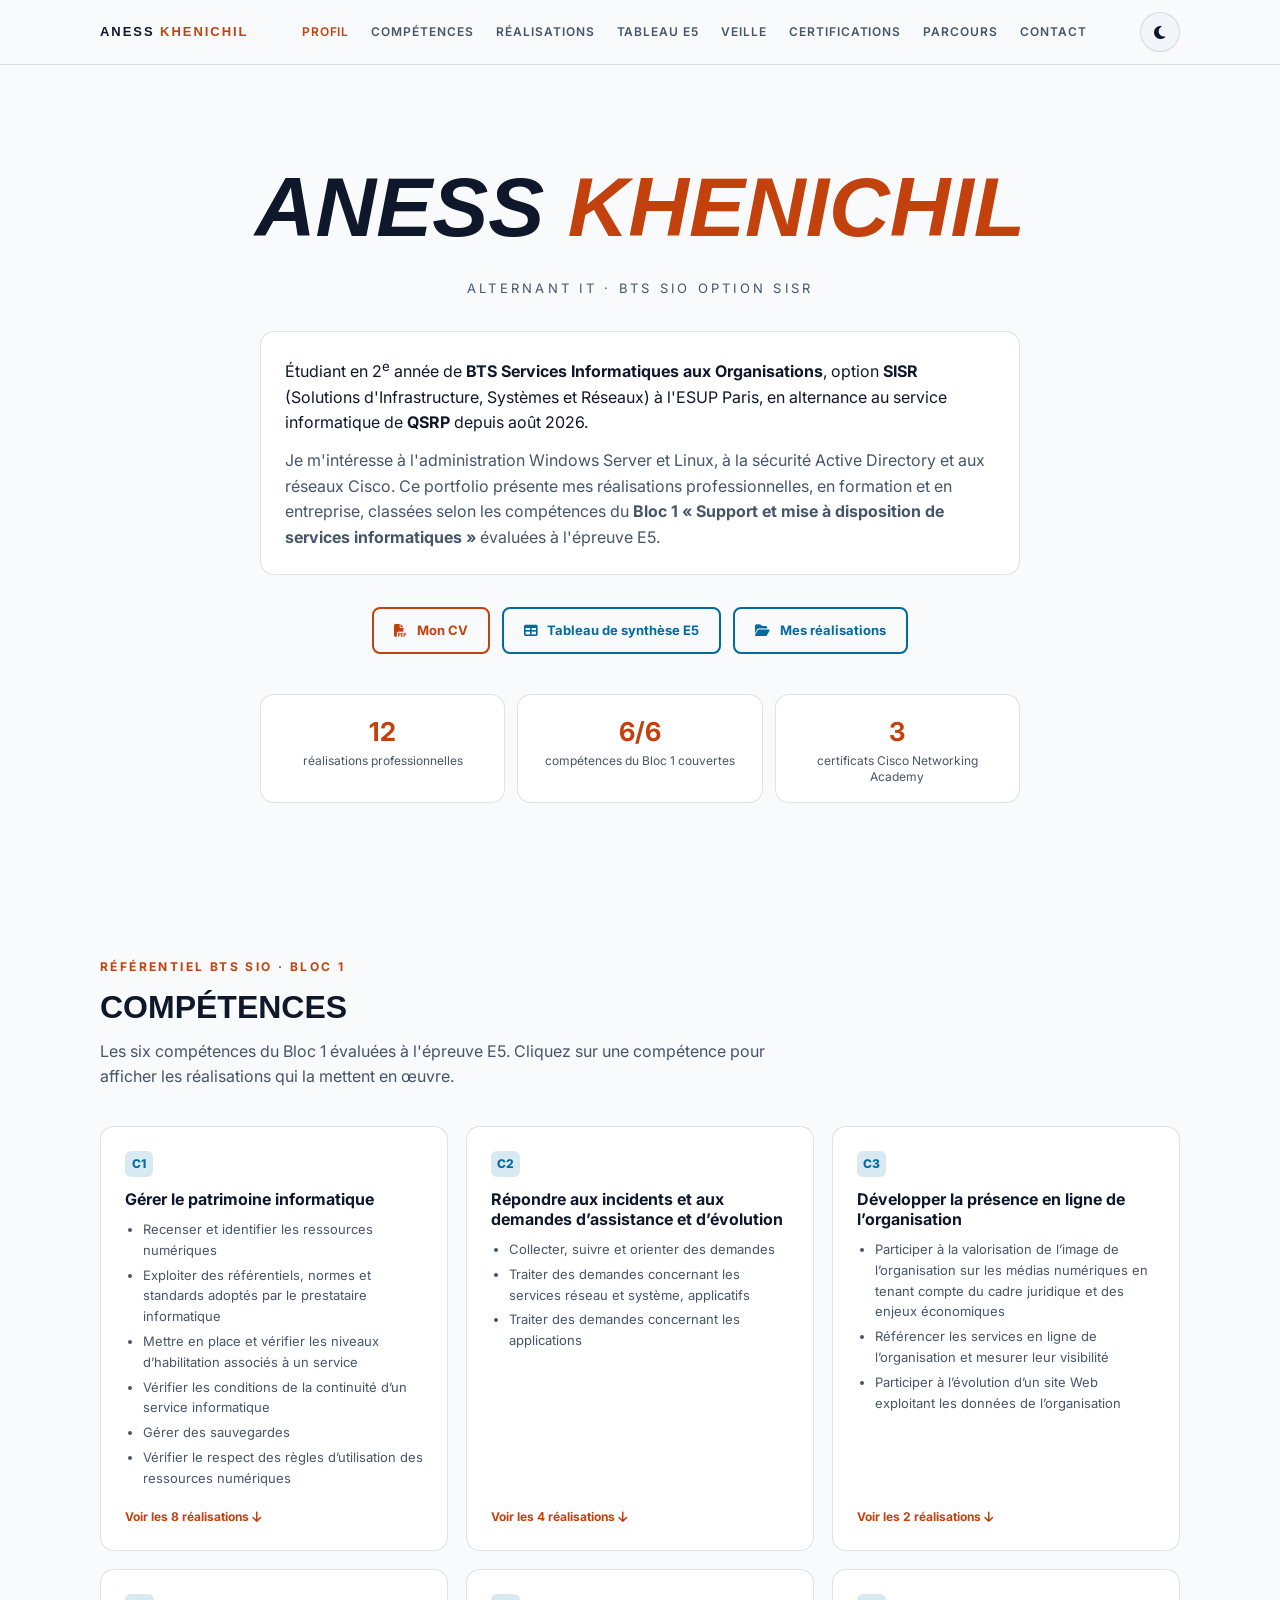
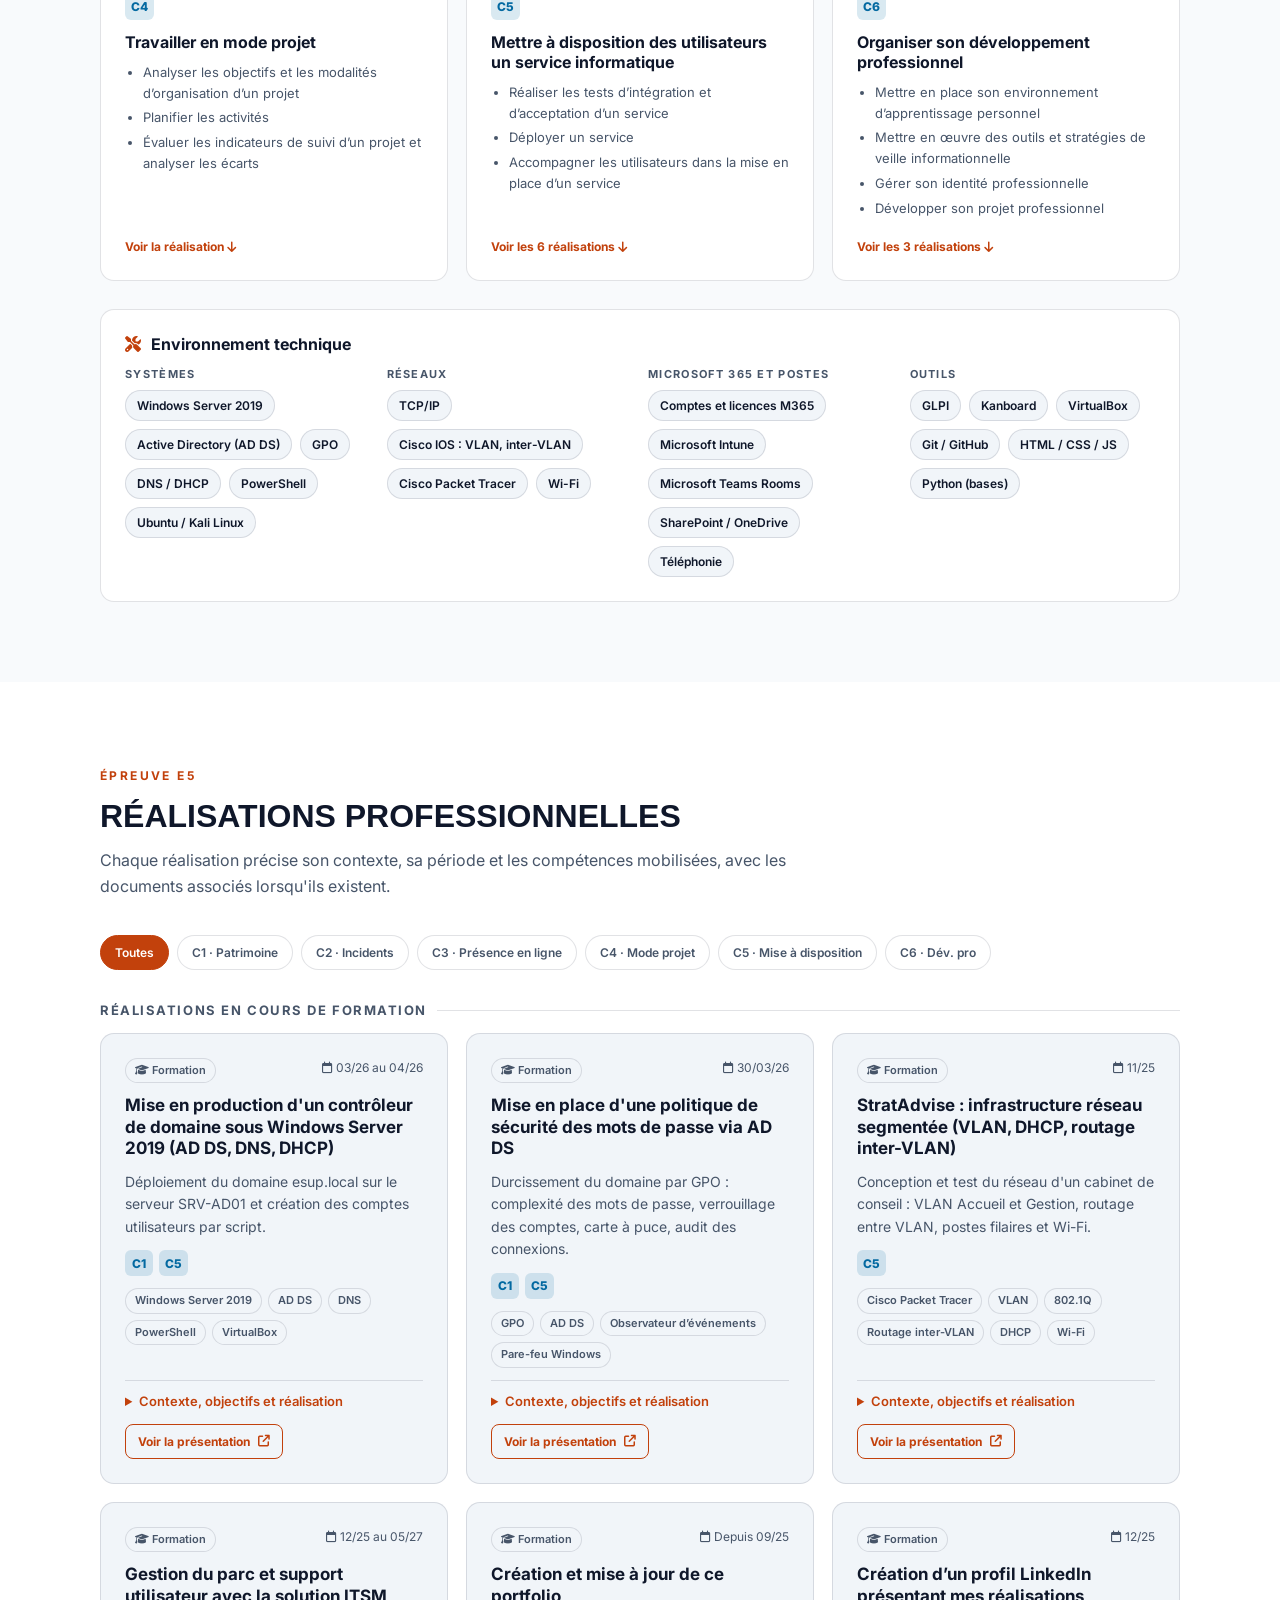
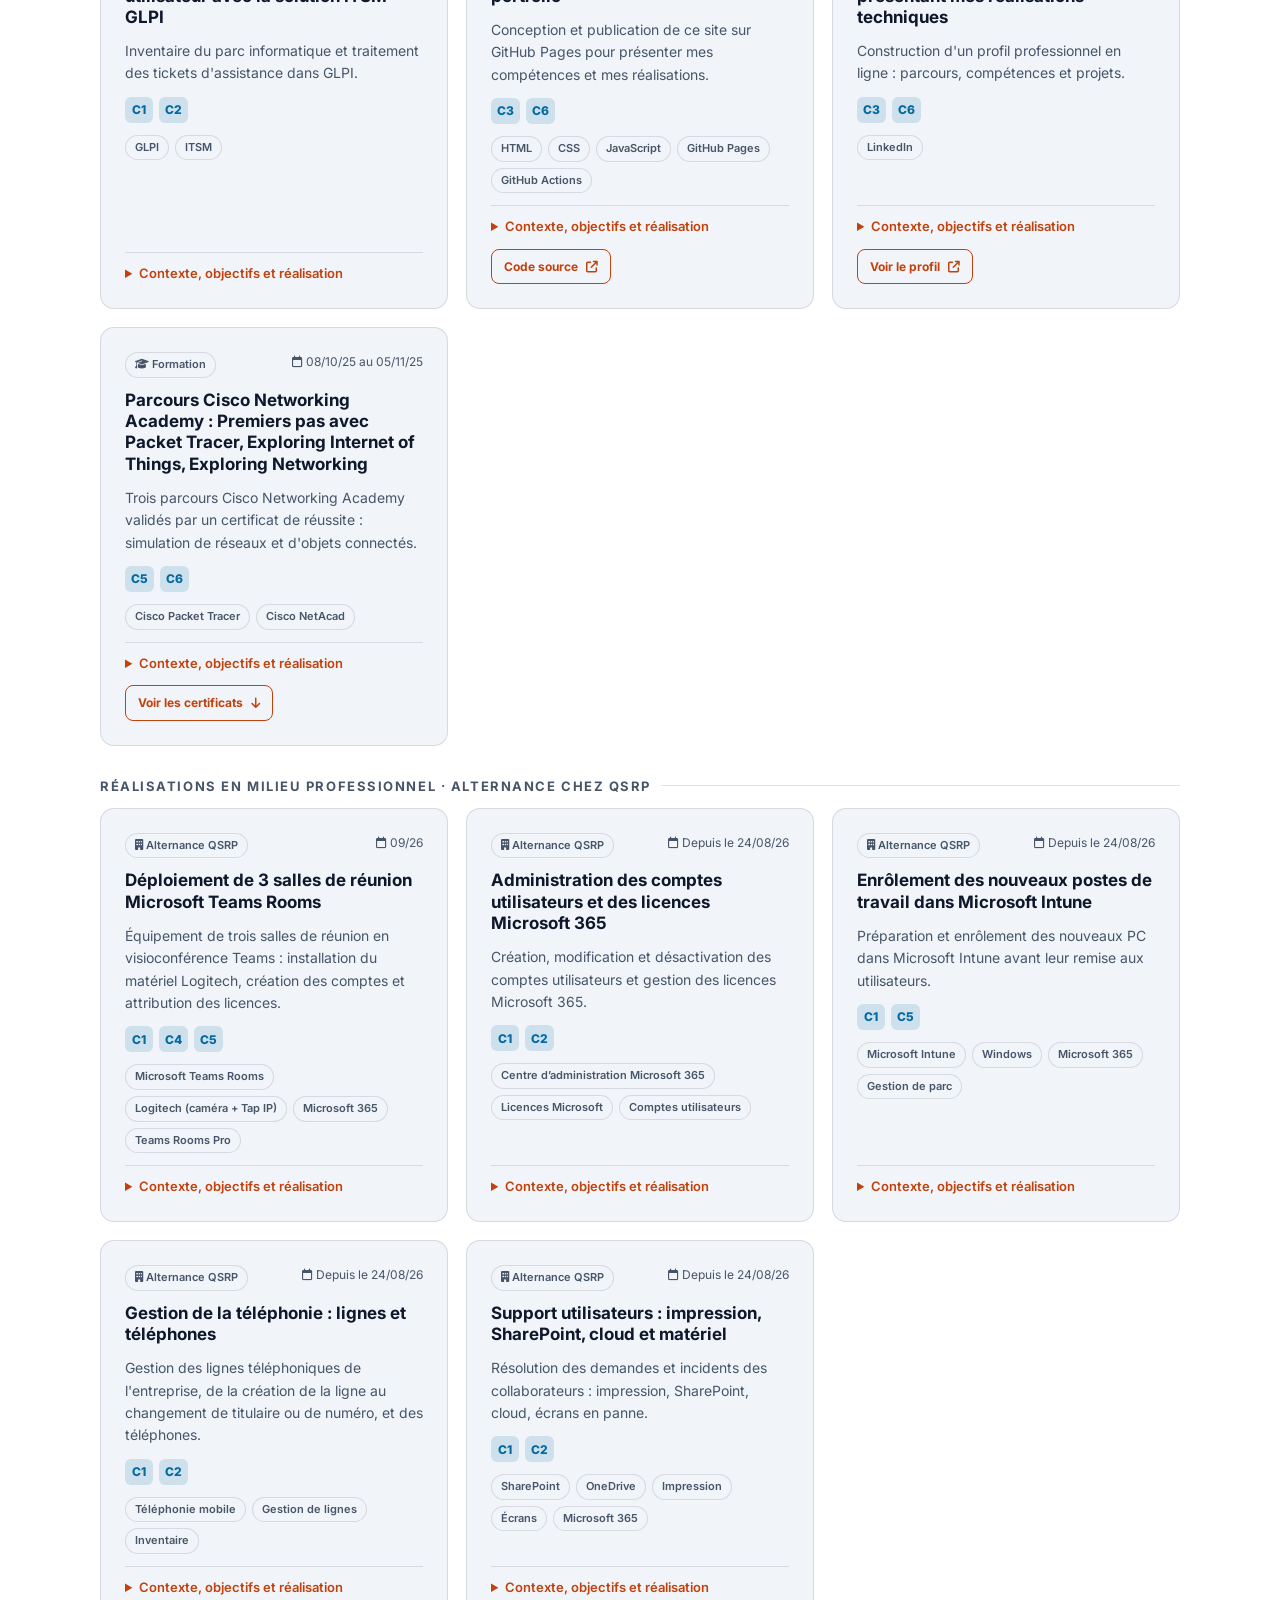
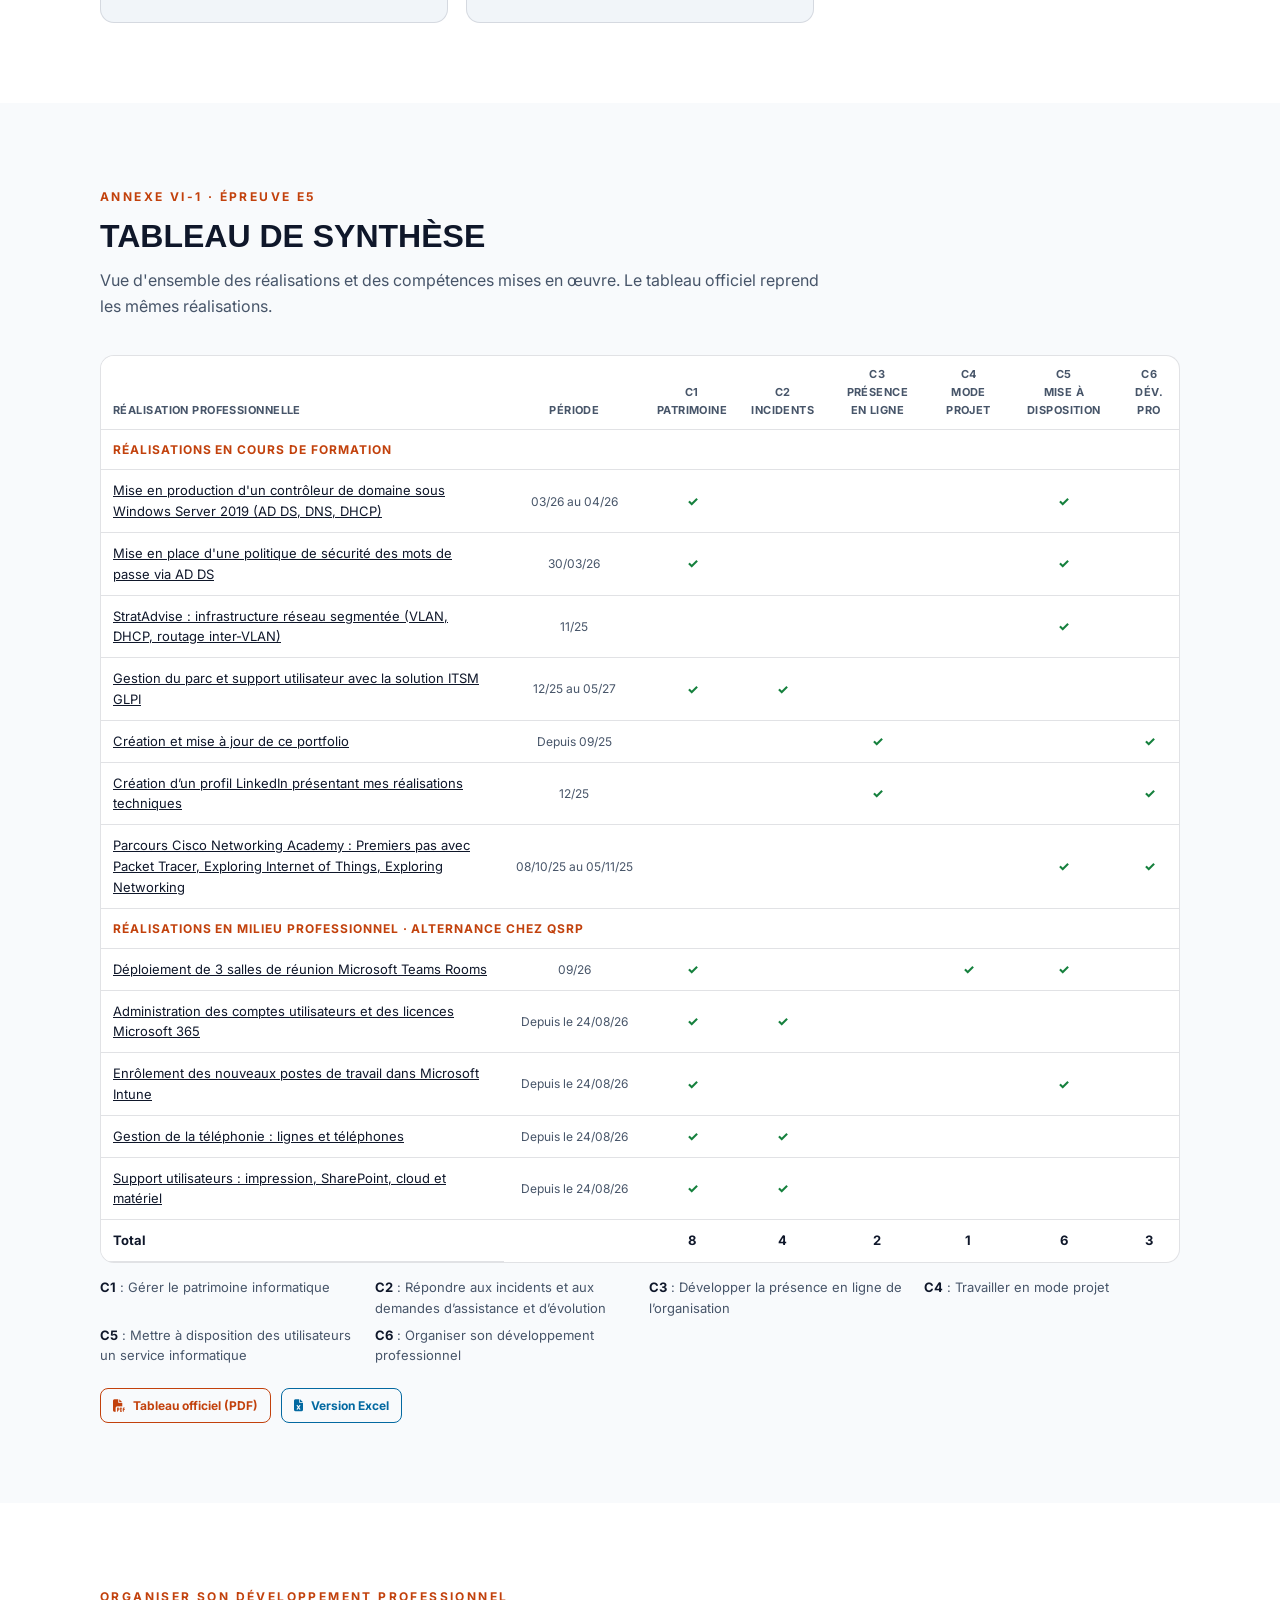
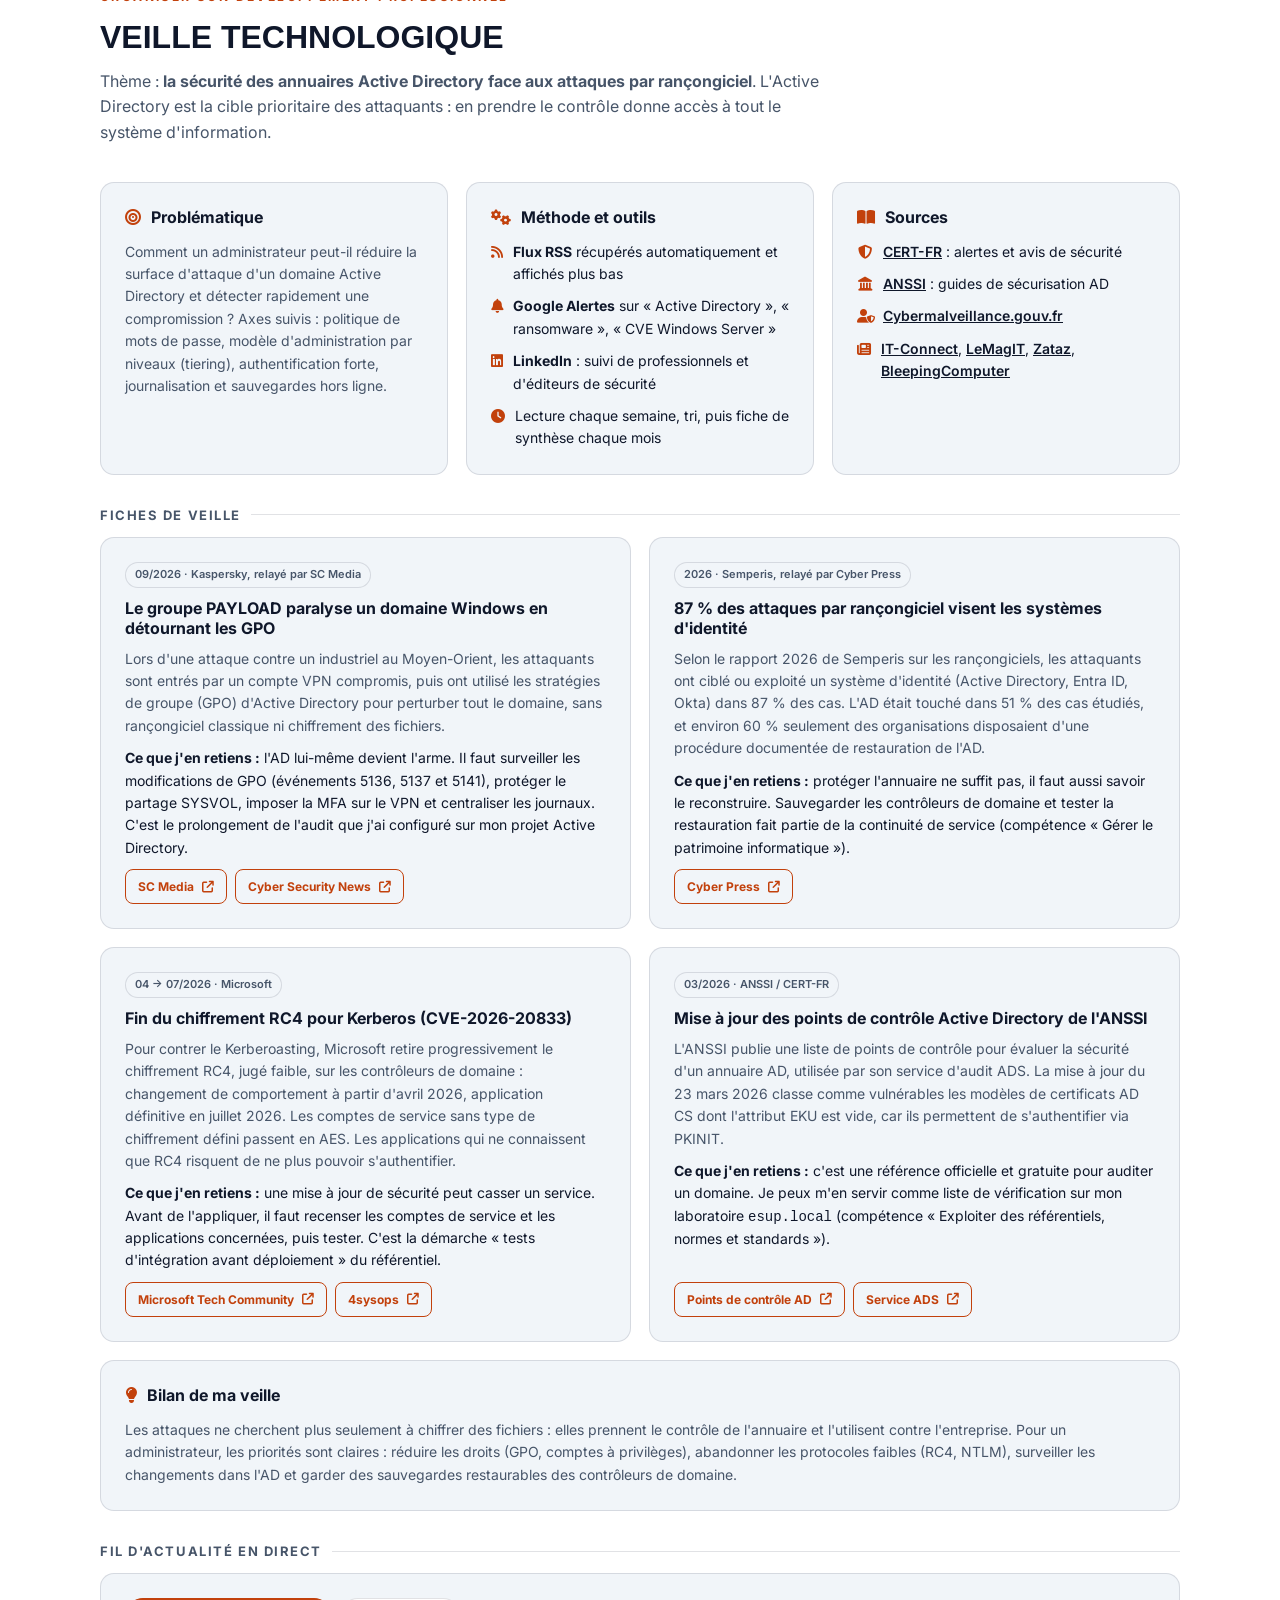
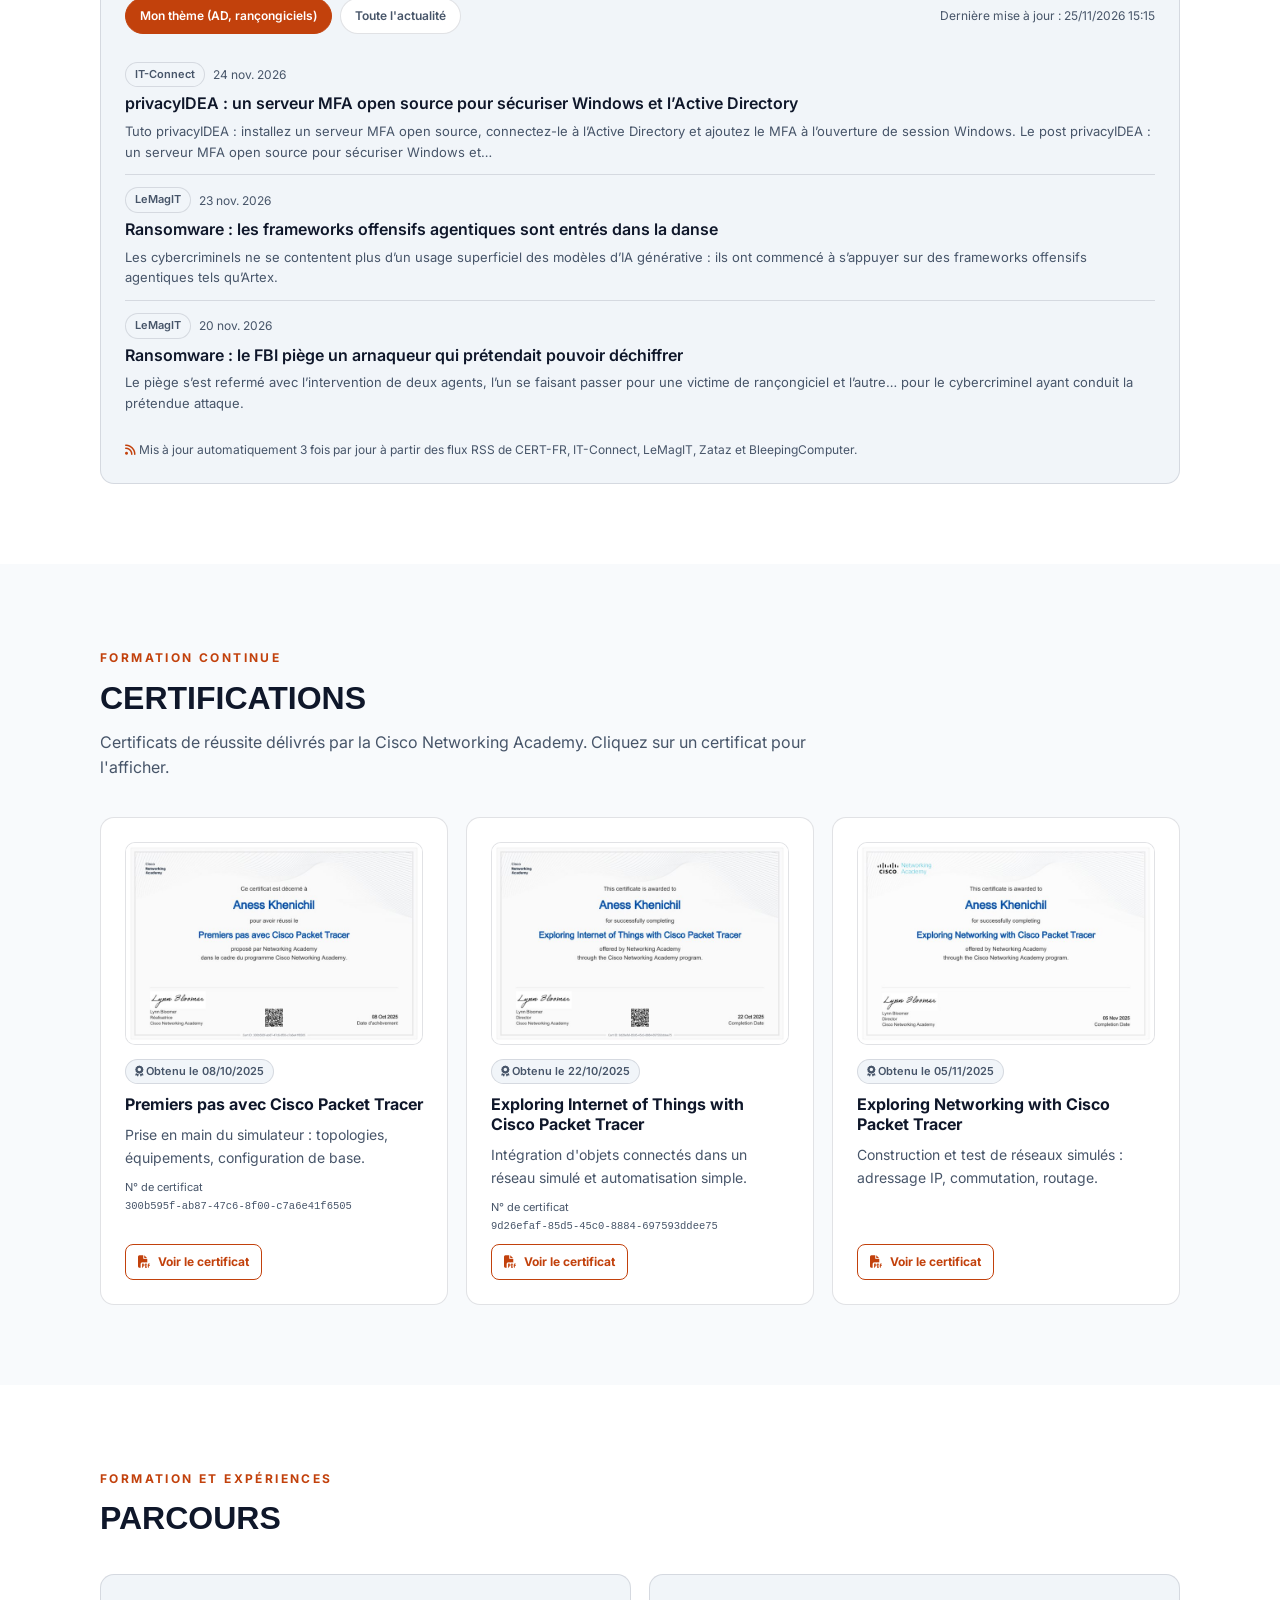
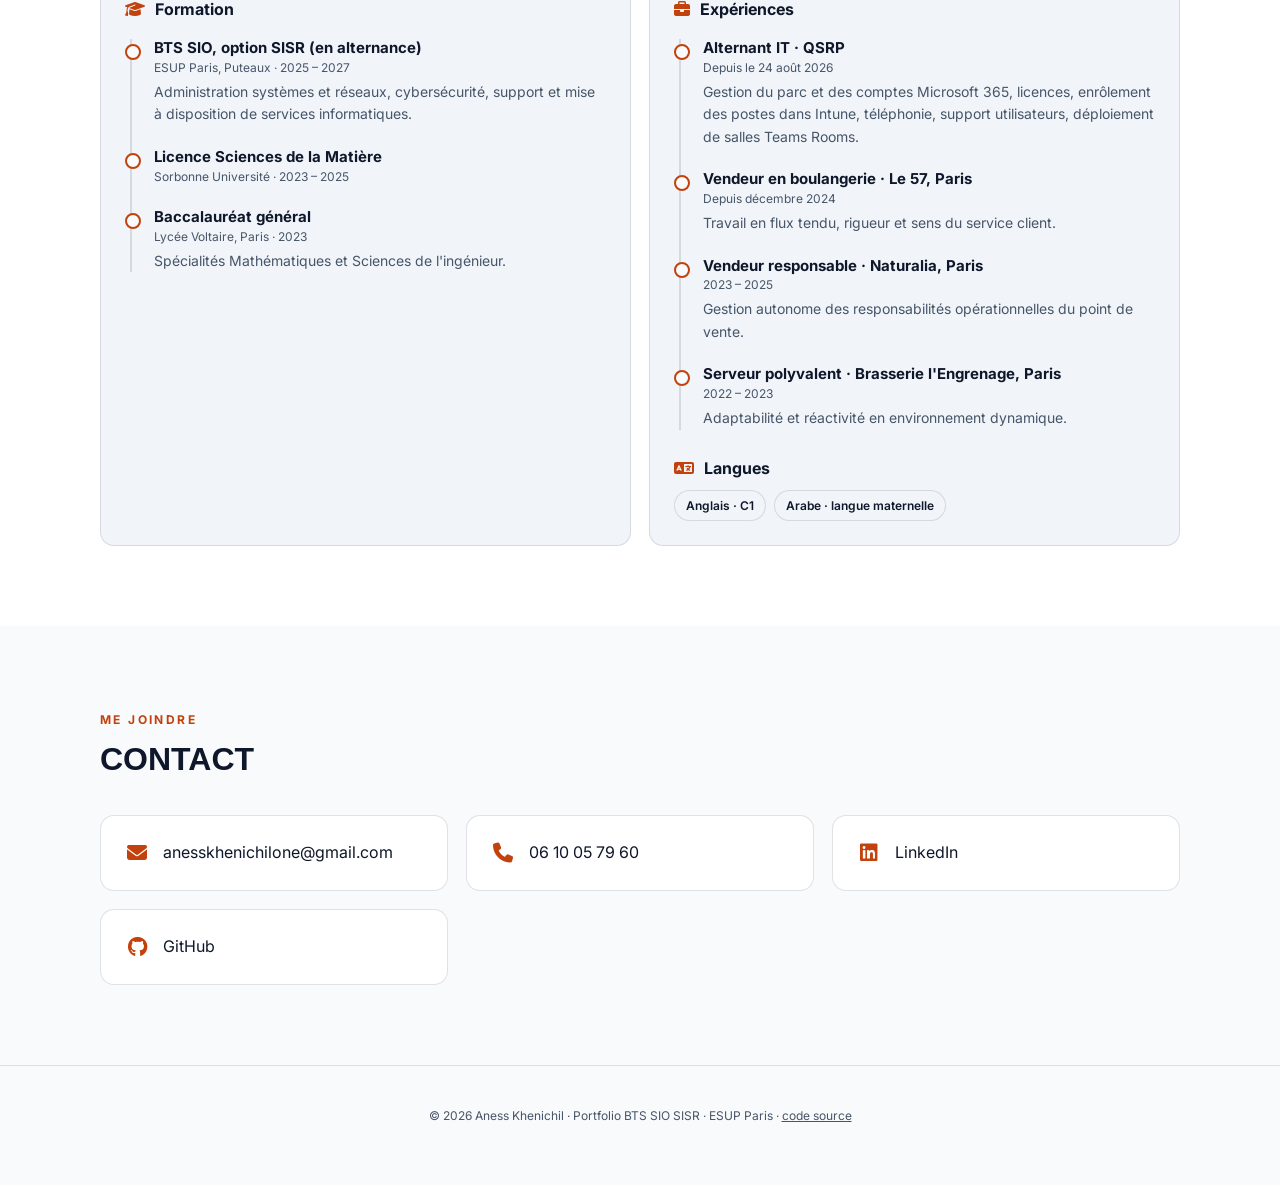
==== commit 50912ad6: "Ajout des certificats Cisco officiels et de leurs dates exactes - 3 certificats PDF avec aperçu cliq" ====
--- a/index.html
+++ b/index.html
@@ -254,6 +254,18 @@
         .feed a:hover { color: var(--accent); }
         .feed p { margin: 4px 0 0; font-size: 13px; color: var(--muted); }
 
+        /* Certifications */
+        .cert { display: flex; flex-direction: column; gap: 10px; }
+        .cert-thumb { display: block; border-radius: 10px; overflow: hidden; border: 1px solid var(--border); background: #fff; margin-bottom: 4px; }
+        .cert-thumb img { display: block; width: 100%; height: auto; transition: transform .3s; }
+        .cert-thumb:hover img { transform: scale(1.03); }
+        .cert .tag { align-self: flex-start; }
+        .cert h3 { font-size: 16px; }
+        .cert p { margin: 0; font-size: 14px; }
+        .cert .cert-id { font-size: 11px; color: var(--muted); }
+        .cert .cert-id code { font-size: 10.5px; word-break: break-all; }
+        .cert .btn { align-self: flex-start; margin-top: auto; }
+
         /* Parcours */
         .timeline { border-left: 2px solid var(--border); padding-left: 22px; display: grid; gap: 22px; margin-left: 5px; }
         .timeline .item { position: relative; }
@@ -344,7 +356,7 @@
         <div class="facts">
             <div class="card fact"><strong id="fact-real">12</strong><span>réalisations professionnelles</span></div>
             <div class="card fact"><strong id="fact-comp">6/6</strong><span>compétences du Bloc 1 couvertes</span></div>
-            <div class="card fact"><strong>3</strong><span>parcours Cisco Networking Academy</span></div>
+            <div class="card fact"><strong>3</strong><span>certificats Cisco Networking Academy</span></div>
         </div>
     </header>
 
@@ -531,23 +543,38 @@
             <div class="section-head">
                 <span class="kicker">Formation continue</span>
                 <h2>Certifications</h2>
+                <p>Certificats de réussite délivrés par la Cisco Networking Academy. Cliquez sur un certificat pour l'afficher.</p>
             </div>
             <div class="grid g3">
-                <div class="card">
-                    <span class="tag">Cisco Networking Academy · 11/2025</span>
-                    <h3 style="font-size:16px; margin:12px 0 6px">Premiers pas avec Cisco Packet Tracer</h3>
-                    <p class="muted" style="margin:0; font-size:14px">Prise en main du simulateur : topologies, équipements, configuration de base.</p>
-                </div>
-                <div class="card">
-                    <span class="tag">Cisco Networking Academy · 11/2025</span>
-                    <h3 style="font-size:16px; margin:12px 0 6px">Exploring Networking with Cisco Packet Tracer</h3>
-                    <p class="muted" style="margin:0; font-size:14px">Construction et test de réseaux simulés : adressage IP, commutation, routage.</p>
-                </div>
-                <div class="card">
-                    <span class="tag">Cisco Networking Academy · 11/2025</span>
-                    <h3 style="font-size:16px; margin:12px 0 6px">Exploring IoT with Cisco Packet Tracer</h3>
-                    <p class="muted" style="margin:0; font-size:14px">Intégration d'objets connectés dans un réseau simulé et automatisation simple.</p>
-                </div>
+                <article class="card cert">
+                    <a class="cert-thumb" href="documents/certifications/cisco-premiers-pas-packet-tracer.pdf" target="_blank" rel="noopener" aria-label="Voir le certificat : Premiers pas avec Cisco Packet Tracer">
+                        <img src="images/certifications/cisco-premiers-pas-packet-tracer.jpg" alt="Certificat Cisco Networking Academy : Premiers pas avec Cisco Packet Tracer" width="720" height="488" loading="lazy">
+                    </a>
+                    <span class="tag"><i class="fas fa-award" aria-hidden="true"></i> Obtenu le 08/10/2025</span>
+                    <h3>Premiers pas avec Cisco Packet Tracer</h3>
+                    <p class="muted">Prise en main du simulateur : topologies, équipements, configuration de base.</p>
+                    <p class="cert-id">N° de certificat<br><code>300b595f-ab87-47c6-8f00-c7a6e41f6505</code></p>
+                    <a class="btn sm" href="documents/certifications/cisco-premiers-pas-packet-tracer.pdf" target="_blank" rel="noopener"><i class="fas fa-file-pdf" aria-hidden="true"></i> Voir le certificat</a>
+                </article>
+                <article class="card cert">
+                    <a class="cert-thumb" href="documents/certifications/cisco-exploring-iot-packet-tracer.pdf" target="_blank" rel="noopener" aria-label="Voir le certificat : Exploring Internet of Things with Cisco Packet Tracer">
+                        <img src="images/certifications/cisco-exploring-iot-packet-tracer.jpg" alt="Certificat Cisco Networking Academy : Exploring Internet of Things with Cisco Packet Tracer" width="720" height="488" loading="lazy">
+                    </a>
+                    <span class="tag"><i class="fas fa-award" aria-hidden="true"></i> Obtenu le 22/10/2025</span>
+                    <h3>Exploring Internet of Things with Cisco Packet Tracer</h3>
+                    <p class="muted">Intégration d'objets connectés dans un réseau simulé et automatisation simple.</p>
+                    <p class="cert-id">N° de certificat<br><code>9d26efaf-85d5-45c0-8884-697593ddee75</code></p>
+                    <a class="btn sm" href="documents/certifications/cisco-exploring-iot-packet-tracer.pdf" target="_blank" rel="noopener"><i class="fas fa-file-pdf" aria-hidden="true"></i> Voir le certificat</a>
+                </article>
+                <article class="card cert">
+                    <a class="cert-thumb" href="documents/certifications/cisco-exploring-networking-packet-tracer.pdf" target="_blank" rel="noopener" aria-label="Voir le certificat : Exploring Networking with Cisco Packet Tracer">
+                        <img src="images/certifications/cisco-exploring-networking-packet-tracer.jpg" alt="Certificat Cisco Networking Academy : Exploring Networking with Cisco Packet Tracer" width="720" height="488" loading="lazy">
+                    </a>
+                    <span class="tag"><i class="fas fa-award" aria-hidden="true"></i> Obtenu le 05/11/2025</span>
+                    <h3>Exploring Networking with Cisco Packet Tracer</h3>
+                    <p class="muted">Construction et test de réseaux simulés : adressage IP, commutation, routage.</p>
+                    <a class="btn sm" href="documents/certifications/cisco-exploring-networking-packet-tracer.pdf" target="_blank" rel="noopener"><i class="fas fa-file-pdf" aria-hidden="true"></i> Voir le certificat</a>
+                </article>
             </div>
         </div>
     </section>
@@ -691,7 +718,7 @@
         // ---- En formation ----
         {
             group: 'formation', title: "Mise en production d'un contrôleur de domaine sous Windows Server 2019 (AD DS, DNS, DHCP)",
-            period: '03/26 à 04/26', comps: ['C1', 'C5'],
+            period: '03/26 au 04/26', comps: ['C1', 'C5'],
             techs: ['Windows Server 2019', 'AD DS', 'DNS', 'PowerShell', 'VirtualBox'],
             summary: "Déploiement du domaine esup.local sur le serveur SRV-AD01 et création des comptes utilisateurs par script.",
             context: "Projet du Bloc 1 en formation : mettre en place l'annuaire centralisé d'une ESN fictive.",
@@ -721,7 +748,7 @@
         },
         {
             group: 'formation', title: 'Gestion du parc et support utilisateur avec la solution ITSM GLPI',
-            period: '12/25 à 05/27', comps: ['C1', 'C2'],
+            period: '12/25 au 05/27', comps: ['C1', 'C2'],
             techs: ['GLPI', 'ITSM'],
             summary: "Inventaire du parc informatique et traitement des tickets d'assistance dans GLPI.",
             context: "Mise en œuvre de GLPI en formation pour gérer le parc et les demandes des utilisateurs.",
@@ -750,14 +777,14 @@
             links: [{ label: 'Voir le profil', href: 'https://www.linkedin.com/in/aness-khenichil-630a10224' }]
         },
         {
-            group: 'formation', title: 'Parcours Cisco Networking Academy (Premiers pas avec Packet Tracer, Exploring Networking, Exploring IoT)',
-            period: '11/25', comps: ['C5', 'C6'],
+            group: 'formation', title: 'Parcours Cisco Networking Academy : Premiers pas avec Packet Tracer, Exploring Internet of Things, Exploring Networking',
+            period: '08/10/25 au 05/11/25', comps: ['C5', 'C6'],
             techs: ['Cisco Packet Tracer', 'Cisco NetAcad'],
-            summary: "Trois parcours Cisco Networking Academy pour maîtriser la simulation de réseaux et d'objets connectés.",
+            summary: "Trois parcours Cisco Networking Academy validés par un certificat de réussite : simulation de réseaux et d'objets connectés.",
             context: "Autoformation sur la plateforme Cisco Networking Academy.",
             goals: "Savoir construire, configurer et tester un réseau simulé.",
-            done: "Réalisation des activités pratiques des trois parcours.",
-            links: [{ label: 'Voir les certifications', href: '#certifications', internal: true }]
+            done: "Réalisation des activités pratiques des trois parcours et obtention des certificats de réussite le 08/10/2025, le 22/10/2025 et le 05/11/2025.",
+            links: [{ label: 'Voir les certificats', href: '#certifications', internal: true }]
         },
         // ---- En milieu professionnel ----
         {
@@ -1048,7 +1075,7 @@
             if (!isPdf && !isPage) return;
             if (isPdf && mobile) return;
             e.preventDefault();
-            const card = a.closest('.real');
+            const card = a.closest('.real, .cert');
             open(url.href, (card && card.querySelector('h3').textContent) || a.textContent.trim() || 'Document');
         });
         closeBtn.addEventListener('click', close);
